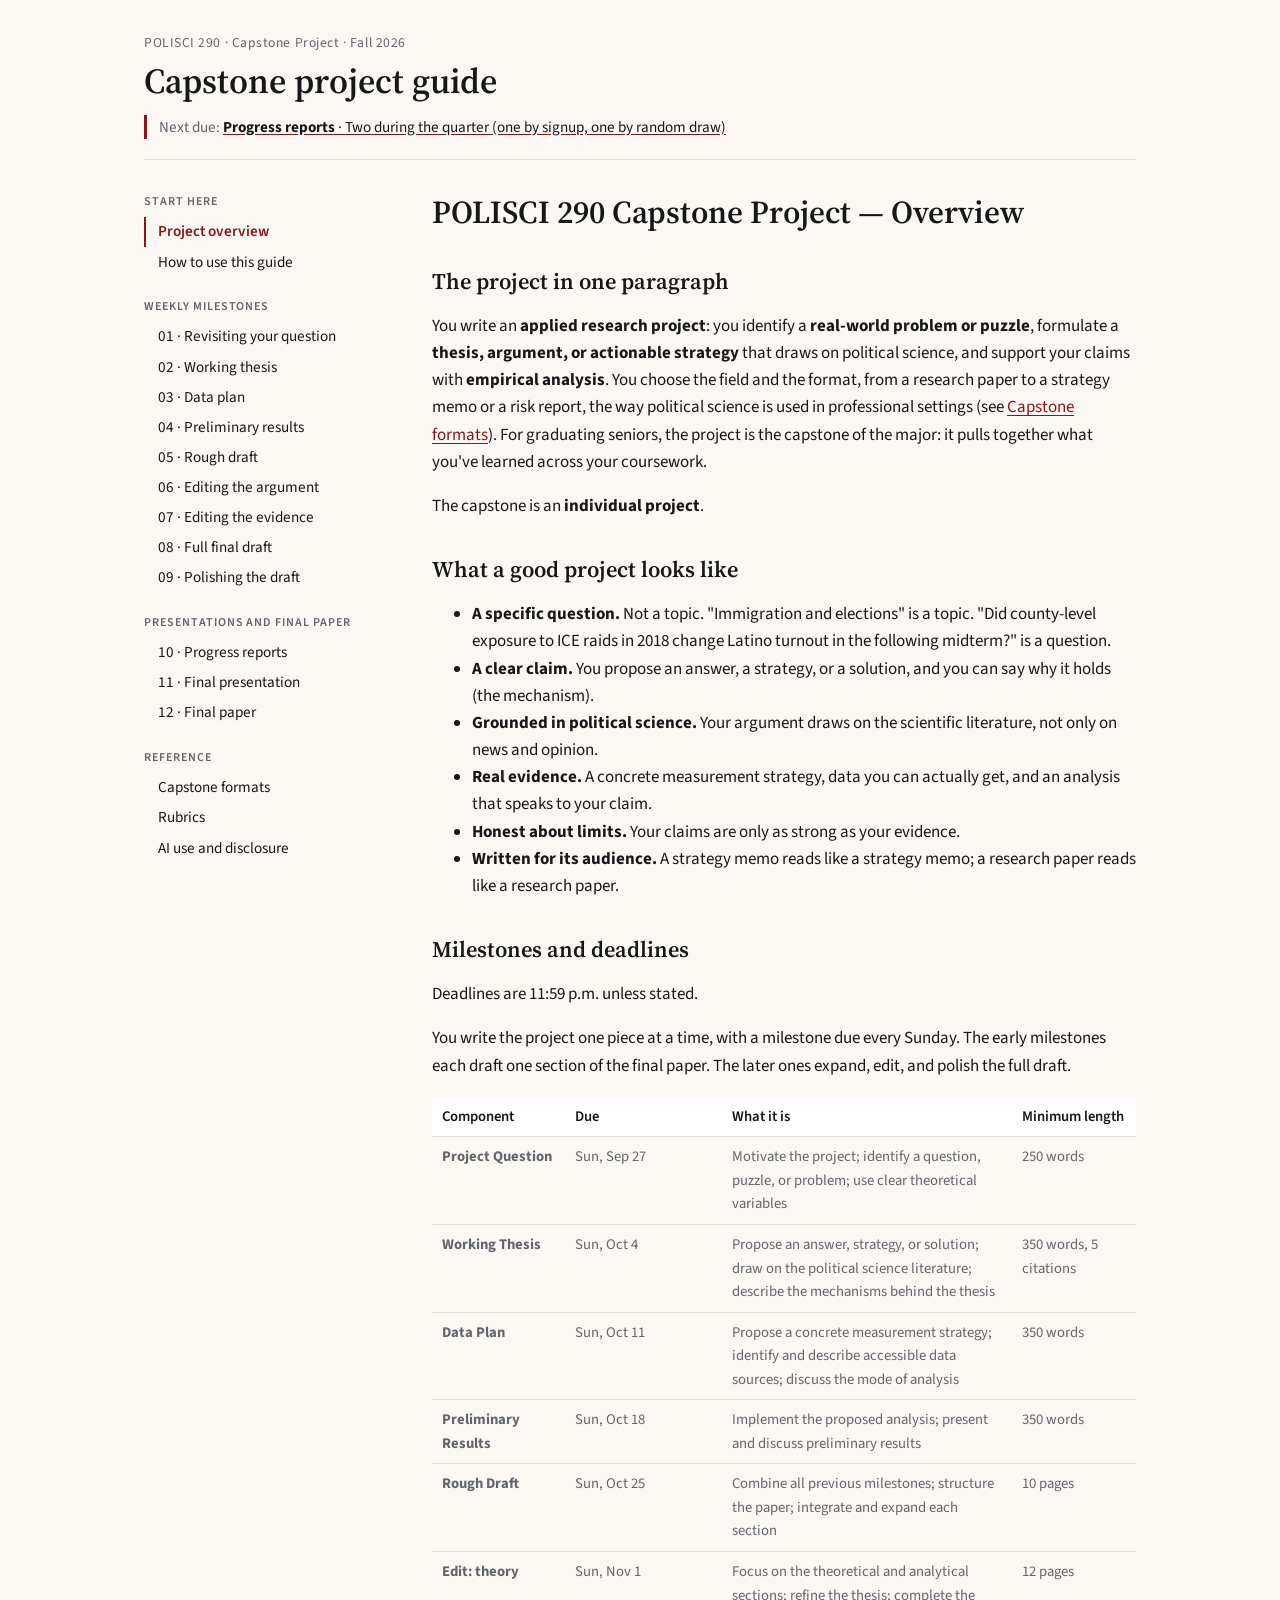
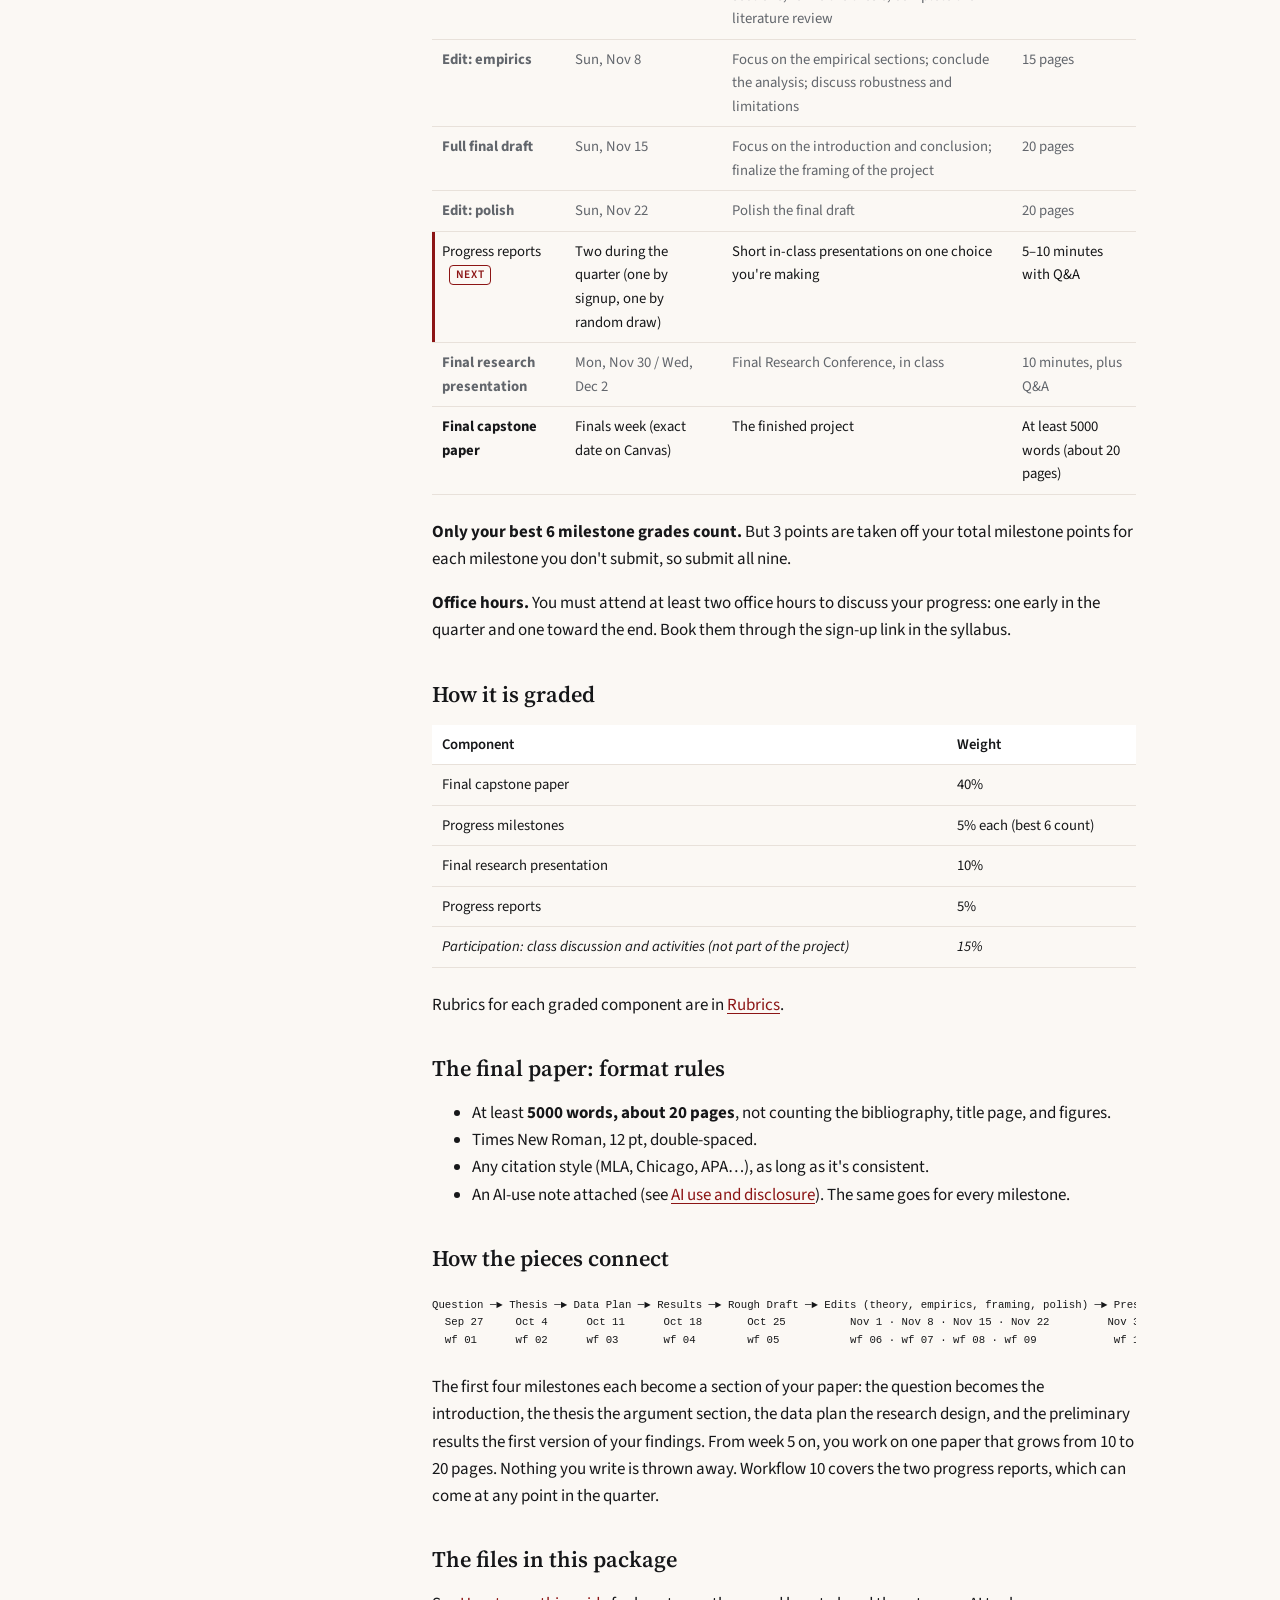
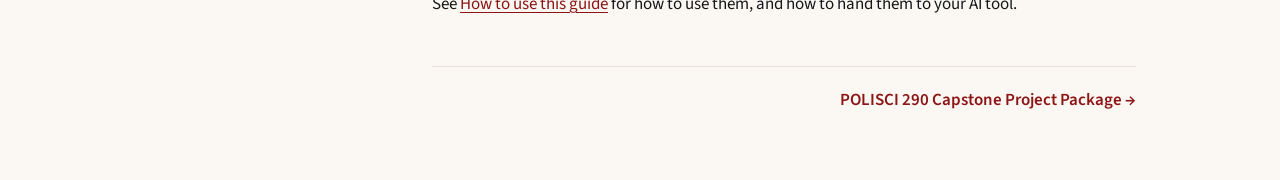
==== polisci290-capstone-guide.html @ fa290476 "POLISCI 290 capstone project guide, Fall 2026 Markdown package (overview, README, 12 workflows, form" ====
<!doctype html>
<html lang="en">
<head>
<meta charset="utf-8">
<meta name="viewport" content="width=device-width, initial-scale=1, viewport-fit=cover">
<title>POLISCI 290 Capstone Guide</title>
<link rel="stylesheet" href="https://fonts.googleapis.com/css2?family=Source+Sans+3:ital,wght@0,400;0,600;0,700;1,400;1,600&amp;family=Source+Serif+4:ital,wght@0,400;0,600;0,700;1,400&amp;display=swap">
<style>
/* tokens (spec §2) */
:root { --bg:#fbf8f4; --surface:#ffffff; --fg:#161719; --muted:#62666c; --line:#e8e1da; --accent:#8c1515; --accent-soft:#f3e6e6; color-scheme:light;
  --font-heading:"Source Serif 4", Georgia, serif;
  --font-body:"Source Sans 3", system-ui, -apple-system, "Segoe UI", sans-serif;
  --font-mono:ui-monospace, "SF Mono", Menlo, Consolas, monospace; }
@media (prefers-color-scheme: dark) { :root:not([data-theme="light"]) { --bg:#16181b; --surface:#1f2226; --fg:#e6e8eb; --muted:#9aa3ad; --line:#30353b; --accent:#e0858a; --accent-soft:#3a2324; color-scheme:dark; } }
:root[data-theme="dark"] { --bg:#16181b; --surface:#1f2226; --fg:#e6e8eb; --muted:#9aa3ad; --line:#30353b; --accent:#e0858a; --accent-soft:#3a2324; color-scheme:dark; }

/* base */
* { box-sizing:border-box; }
[hidden] { display:none !important; }
body { margin:0; background:var(--bg); color:var(--fg); font:17px/1.6 var(--font-body); padding-inline:16px; -webkit-text-size-adjust:100%; }
h1, h2, h3 { line-height:1.25; text-wrap:balance; }
h1, h2 { font-family:var(--font-heading); font-weight:600; }
h1 { font-size:2rem; margin:0 0 .35rem; }
h2 { font-size:1.4rem; margin:2.25rem 0 .75rem; }
h3 { font-family:var(--font-body); font-weight:600; font-size:1.08rem; margin:1.75rem 0 .5rem; }
a { color:var(--accent); text-underline-offset:.15em; }
:focus-visible { outline:2px solid var(--accent); outline-offset:2px; }
code, pre { font-family:var(--font-mono); font-size:.86em; }
blockquote { margin:1rem 0; padding-left:1rem; border-left:3px solid var(--line); color:var(--muted); }
hr { border:0; border-top:1px solid var(--line); margin:2.5rem 0 1rem; }
hr + p { color:var(--muted); font-size:.9rem; }
#live { position:absolute; width:1px; height:1px; overflow:hidden; clip:rect(0 0 0 0); white-space:nowrap; }

/* layout */
.layout { display:grid; grid-template-columns:15rem minmax(0, 44rem); column-gap:3rem; justify-content:center; padding-block:2rem 4rem; }
main { min-width:0; }
.toc { display:none; }

/* site (header), draft-notice, next-due */
.site { grid-column:1 / -1; border-bottom:1px solid var(--line); padding-bottom:1.25rem; margin-bottom:2rem; }
.site > p:first-child { margin:0; color:var(--muted); font-size:.85rem; letter-spacing:.04em; }
.site h1 { margin:.3rem 0 0; font-size:2.2rem; }
.draft-notice, .next-due { margin:.75rem 0 0; padding-left:.75rem; border-left:3px solid var(--accent); font-size:.95rem; }
.next-due a { color:var(--fg); text-decoration-color:var(--accent); }
.next-due span { color:var(--muted); }

/* nav-group (sidebar and toc) */
.layout > nav { position:sticky; top:calc(env(safe-area-inset-top, 0px) + 1rem); align-self:start; max-height:calc(100vh - 2rem); overflow-y:auto; }
nav ul { list-style:none; margin:0 0 1.25rem; padding:0; }
nav li a { display:block; padding:.3rem 0 .3rem .75rem; border-left:2px solid transparent; color:var(--fg); text-decoration:none; font-size:.95rem; line-height:1.35; }
nav li a:hover { color:var(--accent); }
nav li a[aria-current="page"] { color:var(--accent); border-left-color:var(--accent); font-weight:600; }
.nav-group { margin:0 0 .35rem; font-size:.75rem; font-weight:600; letter-spacing:.08em; text-transform:uppercase; color:var(--muted); }
nav .page-tools { border-top:1px solid var(--line); padding-top:1rem; }

/* page */
.page + .page { border-top:1px solid var(--line); margin-top:3rem; padding-top:2rem; }
.js .page { display:none; }
.js .page.current { display:block; border-top:0; margin-top:0; padding-top:0; }

/* page-tools, btn */
.page-tools { display:flex; flex-wrap:wrap; align-items:baseline; gap:.25rem .75rem; margin:.25rem 0 1.5rem; font-size:.9rem; color:var(--muted); }
.btn { font:inherit; color:var(--accent); background:none; border:0; padding:0; cursor:pointer; text-decoration:underline; text-underline-offset:.15em; }
.note:empty { display:none; }

/* step, tag */
.step { margin:.9rem 0; padding-left:.75rem; border-left:2px solid transparent; }
.step-decide { border-left-color:var(--accent); }
.tag { display:inline-block; margin-right:.45rem; padding:.2em .5em; border:1px solid var(--fg); border-radius:4px; font:600 .72rem/1.2 var(--font-body); letter-spacing:.06em; text-transform:uppercase; white-space:nowrap; vertical-align:.12em; }
.tag[data-tag="ai"] { background:var(--fg); color:var(--bg); }
.tag[data-tag="decide"], .tag[data-tag="next"] { border-color:var(--accent); color:var(--accent); }
.legend { margin:-.25rem 0 1rem; color:var(--muted); font-size:.85rem; }
.legend a { text-decoration:none; }
.legend .tag { margin-right:0; }
.legend .tag[data-tag="you"] { color:var(--fg); }

/* prompt, prompt-head, fill */
.prompt { margin:.75rem 0 1rem; background:var(--surface); border:1px solid var(--line); border-radius:6px; }
.prompt-head { display:flex; flex-wrap:wrap; align-items:center; justify-content:space-between; gap:.5rem; padding:.35rem .5rem .35rem .9rem; border-bottom:1px solid var(--line); font-size:.8rem; color:var(--muted); }
.prompt-head .note { flex:1 1 100%; order:3; color:var(--fg); }
.prompt-head .btn { color:var(--fg); text-decoration:none; background:var(--bg); border:1px solid var(--line); border-radius:6px; padding:.3rem .7rem; font-size:.85rem; }
.prompt pre { margin:0; padding:.85rem .9rem 1rem; white-space:pre-wrap; overflow-wrap:anywhere; font-size:.84rem; line-height:1.55; }
mark.fill { background:var(--accent-soft); color:inherit; border-radius:2px; padding:0 .1em; }

/* diagram */
.diagram { overflow-x:auto; margin:1rem 0; padding:.5rem 0; font-size:.78rem; line-height:1.4; }

/* task-list */
.task-list { list-style:none; padding-left:0; }
.task-list li { margin:.3rem 0; }
.task-list label { display:flex; align-items:flex-start; gap:.65rem; padding:.2rem 0; cursor:pointer; }
.task-list input { -webkit-appearance:none; appearance:none; flex:none; display:grid; place-content:center; width:18px; height:18px; margin:.22em 0 0; border:1.5px solid var(--fg); border-radius:3px; background:var(--bg); cursor:pointer; }
.task-list input::before { content:""; width:5px; height:10px; border:solid var(--accent); border-width:0 2.5px 2.5px 0; transform:translateY(-1px) rotate(45deg); opacity:0; }
.task-list input:checked::before { opacity:1; }
.task-list + .page-tools { margin-top:-.25rem; }

/* table-wrap, stack, is-next, is-past */
.table-wrap { overflow-x:auto; margin:1rem 0 1.5rem; }
table { border-collapse:collapse; width:100%; font-size:.92rem; font-variant-numeric:tabular-nums; }
th, td { padding:.5rem .65rem; text-align:left; vertical-align:top; border-bottom:1px solid var(--line); }
thead th { background:var(--surface); font-weight:600; }
tr.is-past td { color:var(--muted); }
tr.is-next td:first-child { box-shadow:inset 3px 0 0 var(--accent); }
tr .tag[data-tag="next"] { margin:0 0 0 .4rem; }

/* pager */
.pager { display:flex; justify-content:space-between; gap:1rem; margin-top:3rem; padding-top:1.25rem; border-top:1px solid var(--line); }
.pager a { font-weight:600; text-decoration:none; }
.pager #next { margin-left:auto; text-align:right; }

/* phone */
@media (max-width: 899px) {
  body { font-size:16px; }
  .layout { grid-template-columns:minmax(0, 1fr); padding-block:1.25rem 3rem; }
  .layout > nav { display:none; }
  .site { margin-bottom:0; }
  .site h1 { font-size:1.8rem; }
  .toc { display:block; border-bottom:1px solid var(--line); margin-bottom:1.75rem; }
  .toc summary { display:flex; align-items:center; gap:.5rem; min-height:44px; font-weight:600; cursor:pointer; list-style:none; }
  .toc summary::-webkit-details-marker { display:none; }
  .toc summary::before { content:""; width:.45rem; height:.45rem; border:solid var(--fg); border-width:0 2px 2px 0; transform:rotate(-45deg); }
  .toc[open] summary::before { transform:rotate(45deg); }
  .toc nav { padding-bottom:.5rem; }
  nav li a { padding-block:.65rem; }
  .btn { min-height:44px; }
  .page-tools { margin-block:0 1rem; }
}
@media (max-width: 639px) {
  .stack, .stack tbody, .stack tr, .stack td, .stack th { display:block; width:100%; }
  .stack thead { position:absolute; width:1px; height:1px; overflow:hidden; clip:rect(0 0 0 0); }
  .stack colgroup { display:none; }
  .stack tr { padding:.75rem 0; border-bottom:1px solid var(--line); }
  .stack td { border:0; padding:.1rem 0; }
  .stack td:first-child { font-weight:600; padding-bottom:.3rem; }
  .stack td:not(:first-child)::before { content:attr(data-label) ": "; color:var(--muted); font-weight:600; }
  .stack td[data-label=""]::before { content:none; }
  .stack tr.is-next { box-shadow:inset 3px 0 0 var(--accent); padding-left:.75rem; }
  .stack tr.is-next td:first-child { box-shadow:none; }
  .pager { flex-direction:column; gap:0; }
  .pager a { display:flex; align-items:center; min-height:44px; }
  .pager #next { margin-left:0; text-align:left; }
}

/* print */
@media print {
  :root, :root:not([data-theme="light"]), :root[data-theme="dark"] { --bg:#fbf8f4; --surface:#ffffff; --fg:#161719; --muted:#62666c; --line:#e8e1da; --accent:#8c1515; --accent-soft:#f3e6e6; color-scheme:light; }
  body { font-size:11pt; padding-inline:0; }
  .layout { display:block; padding:0; }
  .layout > nav, .toc, .next-due, .pager, .page-tools, .prompt-head .btn, .legend { display:none !important; }
  .js .page { display:block !important; }
  .page + .page { break-before:page; border-top:0; margin-top:0; padding-top:0; }
  .prompt, tr, .step { break-inside:avoid; }
  .table-wrap, .diagram { overflow:visible; }
}
</style>
<script>document.documentElement.classList.add("js");</script>
</head>
<body>
<div class="layout">
<header class="site">
<p>POLISCI 290 · Capstone Project · Fall 2026</p>
<h1>Capstone project guide</h1>

<p class="next-due" hidden></p>
</header>
<details class="toc"><summary>Contents</summary>
<nav aria-label="Contents">
<p class="nav-group">Start here</p><ul>
<li><a href="#overview">Project overview</a></li>
<li><a href="#how-to-use">How to use this guide</a></li>
</ul>
<p class="nav-group">Weekly milestones</p><ul>
<li><a href="#wf-01">01 · Revisiting your question</a></li>
<li><a href="#wf-02">02 · Working thesis</a></li>
<li><a href="#wf-03">03 · Data plan</a></li>
<li><a href="#wf-04">04 · Preliminary results</a></li>
<li><a href="#wf-05">05 · Rough draft</a></li>
<li><a href="#wf-06">06 · Editing the argument</a></li>
<li><a href="#wf-07">07 · Editing the evidence</a></li>
<li><a href="#wf-08">08 · Full final draft</a></li>
<li><a href="#wf-09">09 · Polishing the draft</a></li>
</ul>
<p class="nav-group">Presentations and final paper</p><ul>
<li><a href="#wf-10">10 · Progress reports</a></li>
<li><a href="#wf-11">11 · Final presentation</a></li>
<li><a href="#wf-12">12 · Final paper</a></li>
</ul>
<p class="nav-group">Reference</p><ul>
<li><a href="#formats">Capstone formats</a></li>
<li><a href="#rubrics">Rubrics</a></li>
<li><a href="#ai-use">AI use and disclosure</a></li>
</ul>
<p class="page-tools" hidden=""><button class="btn" data-download="zip" type="button">Download the whole package (.zip)</button><span aria-live="polite" class="note"></span></p>
</nav>
</details>
<nav aria-label="Guide pages">
<p class="nav-group">Start here</p><ul>
<li><a href="#overview">Project overview</a></li>
<li><a href="#how-to-use">How to use this guide</a></li>
</ul>
<p class="nav-group">Weekly milestones</p><ul>
<li><a href="#wf-01">01 · Revisiting your question</a></li>
<li><a href="#wf-02">02 · Working thesis</a></li>
<li><a href="#wf-03">03 · Data plan</a></li>
<li><a href="#wf-04">04 · Preliminary results</a></li>
<li><a href="#wf-05">05 · Rough draft</a></li>
<li><a href="#wf-06">06 · Editing the argument</a></li>
<li><a href="#wf-07">07 · Editing the evidence</a></li>
<li><a href="#wf-08">08 · Full final draft</a></li>
<li><a href="#wf-09">09 · Polishing the draft</a></li>
</ul>
<p class="nav-group">Presentations and final paper</p><ul>
<li><a href="#wf-10">10 · Progress reports</a></li>
<li><a href="#wf-11">11 · Final presentation</a></li>
<li><a href="#wf-12">12 · Final paper</a></li>
</ul>
<p class="nav-group">Reference</p><ul>
<li><a href="#formats">Capstone formats</a></li>
<li><a href="#rubrics">Rubrics</a></li>
<li><a href="#ai-use">AI use and disclosure</a></li>
</ul>
<p class="page-tools" hidden=""><button class="btn" data-download="zip" type="button">Download the whole package (.zip)</button><span aria-live="polite" class="note"></span></p>
</nav>
<main>
<section class="page" id="overview">
<h1 id="overview-polisci-290-capstone-project--overview">POLISCI 290
Capstone Project — Overview</h1><p class="page-tools" hidden=""><button class="btn" data-download="overview" type="button">Download this page for your AI (.md)</button><span aria-live="polite" class="note"></span></p>
<h2 id="overview-the-project-in-one-paragraph">The project in one
paragraph</h2>
<p>You write an <strong>applied research project</strong>: you identify
a <strong>real-world problem or puzzle</strong>, formulate a
<strong>thesis, argument, or actionable strategy</strong> that draws on
political science, and support your claims with <strong>empirical
analysis</strong>. You choose the field and the format, from a research
paper to a strategy memo or a risk report, the way political science is
used in professional settings (see
<a href="#formats">Capstone formats</a>). For graduating
seniors, the project is the capstone of the major: it pulls together
what you've learned across your coursework.</p>
<p>The capstone is an <strong>individual project</strong>.</p>
<h2 id="overview-what-a-good-project-looks-like">What a good project
looks like</h2>
<ul>
<li><strong>A specific question.</strong> Not a topic. "Immigration and
elections" is a topic. "Did county-level exposure to ICE raids in 2018
change Latino turnout in the following midterm?" is a question.</li>
<li><strong>A clear claim.</strong> You propose an answer, a strategy,
or a solution, and you can say why it holds (the mechanism).</li>
<li><strong>Grounded in political science.</strong> Your argument draws
on the scientific literature, not only on news and opinion.</li>
<li><strong>Real evidence.</strong> A concrete measurement strategy,
data you can actually get, and an analysis that speaks to your
claim.</li>
<li><strong>Honest about limits.</strong> Your claims are only as strong
as your evidence.</li>
<li><strong>Written for its audience.</strong> A strategy memo reads
like a strategy memo; a research paper reads like a research paper.</li>
</ul>
<h2 id="overview-milestones-and-deadlines">Milestones and deadlines</h2>
<p>Deadlines are 11:59 p.m. unless stated.</p>
<p>You write the project one piece at a time, with a milestone due every
Sunday. The early milestones each draft one section of the final paper.
The later ones expand, edit, and polish the full draft.</p>
<div class="table-wrap" id="milestones"><table class="stack">
<thead>
<tr>
<th>Component</th>
<th>Due</th>
<th>What it is</th>
<th>Minimum length</th>
</tr>
</thead>
<tbody>
<tr data-deadline="2026-09-27T23:59:00-07:00">
<td data-label="Component"><strong>Project Question</strong></td>
<td data-label="Due">Sun, Sep 27</td>
<td data-label="What it is">Motivate the project; identify a question, puzzle, or problem; use
clear theoretical variables</td>
<td data-label="Minimum length">250 words</td>
</tr>
<tr data-deadline="2026-10-04T23:59:00-07:00">
<td data-label="Component"><strong>Working Thesis</strong></td>
<td data-label="Due">Sun, Oct 4</td>
<td data-label="What it is">Propose an answer, strategy, or solution; draw on the political
science literature; describe the mechanisms behind the thesis</td>
<td data-label="Minimum length">350 words, 5 citations</td>
</tr>
<tr data-deadline="2026-10-11T23:59:00-07:00">
<td data-label="Component"><strong>Data Plan</strong></td>
<td data-label="Due">Sun, Oct 11</td>
<td data-label="What it is">Propose a concrete measurement strategy; identify and describe
accessible data sources; discuss the mode of analysis</td>
<td data-label="Minimum length">350 words</td>
</tr>
<tr data-deadline="2026-10-18T23:59:00-07:00">
<td data-label="Component"><strong>Preliminary Results</strong></td>
<td data-label="Due">Sun, Oct 18</td>
<td data-label="What it is">Implement the proposed analysis; present and discuss preliminary
results</td>
<td data-label="Minimum length">350 words</td>
</tr>
<tr data-deadline="2026-10-25T23:59:00-07:00">
<td data-label="Component"><strong>Rough Draft</strong></td>
<td data-label="Due">Sun, Oct 25</td>
<td data-label="What it is">Combine all previous milestones; structure the paper; integrate and
expand each section</td>
<td data-label="Minimum length">10 pages</td>
</tr>
<tr data-deadline="2026-11-01T23:59:00-08:00">
<td data-label="Component"><strong>Edit: theory</strong></td>
<td data-label="Due">Sun, Nov 1</td>
<td data-label="What it is">Focus on the theoretical and analytical sections; refine the thesis;
complete the literature review</td>
<td data-label="Minimum length">12 pages</td>
</tr>
<tr data-deadline="2026-11-08T23:59:00-08:00">
<td data-label="Component"><strong>Edit: empirics</strong></td>
<td data-label="Due">Sun, Nov 8</td>
<td data-label="What it is">Focus on the empirical sections; conclude the analysis; discuss
robustness and limitations</td>
<td data-label="Minimum length">15 pages</td>
</tr>
<tr data-deadline="2026-11-15T23:59:00-08:00">
<td data-label="Component"><strong>Full final draft</strong></td>
<td data-label="Due">Sun, Nov 15</td>
<td data-label="What it is">Focus on the introduction and conclusion; finalize the framing of
the project</td>
<td data-label="Minimum length">20 pages</td>
</tr>
<tr data-deadline="2026-11-22T23:59:00-08:00">
<td data-label="Component"><strong>Edit: polish</strong></td>
<td data-label="Due">Sun, Nov 22</td>
<td data-label="What it is">Polish the final draft</td>
<td data-label="Minimum length">20 pages</td>
</tr>
<tr>
<td data-label="Component">Progress reports</td>
<td data-label="Due">Two during the quarter (one by signup, one by random draw)</td>
<td data-label="What it is">Short in-class presentations on one choice you're making</td>
<td data-label="Minimum length">5–10 minutes with Q&amp;A</td>
</tr>
<tr data-deadline="2026-12-02T23:59:00-08:00">
<td data-label="Component"><strong>Final research presentation</strong></td>
<td data-label="Due">Mon, Nov 30 / Wed, Dec 2</td>
<td data-label="What it is">Final Research Conference, in class</td>
<td data-label="Minimum length">10 minutes, plus Q&amp;A</td>
</tr>
<tr>
<td data-label="Component"><strong>Final capstone paper</strong></td>
<td data-label="Due">Finals week (exact date on Canvas)</td>
<td data-label="What it is">The finished project</td>
<td data-label="Minimum length">At least 5000 words (about 20 pages)</td>
</tr>
</tbody>
</table></div>
<p><strong>Only your best 6 milestone grades count.</strong> But 3
points are taken off your total milestone points for each milestone you
don't submit, so submit all nine.</p>
<p><strong>Office hours.</strong> You must attend at least two office
hours to discuss your progress: one early in the quarter and one toward
the end. Book them through the sign-up link in the syllabus.</p>
<h2 id="overview-how-it-is-graded">How it is graded</h2>
<div class="table-wrap"><table>
<thead>
<tr>
<th>Component</th>
<th>Weight</th>
</tr>
</thead>
<tbody>
<tr>
<td>Final capstone paper</td>
<td>40%</td>
</tr>
<tr>
<td>Progress milestones</td>
<td>5% each (best 6 count)</td>
</tr>
<tr>
<td>Final research presentation</td>
<td>10%</td>
</tr>
<tr>
<td>Progress reports</td>
<td>5%</td>
</tr>
<tr>
<td><em>Participation: class discussion and activities (not part of the
project)</em></td>
<td><em>15%</em></td>
</tr>
</tbody>
</table></div>
<p>Rubrics for each graded component are in
<a href="#rubrics">Rubrics</a>.</p>
<h2 id="overview-the-final-paper-format-rules">The final paper: format
rules</h2>
<ul>
<li>At least <strong>5000 words, about 20 pages</strong>, not counting
the bibliography, title page, and figures.</li>
<li>Times New Roman, 12 pt, double-spaced.</li>
<li>Any citation style (MLA, Chicago, APA…), as long as it's
consistent.</li>
<li>An AI-use note attached (see
<a href="#ai-use">AI use and disclosure</a>). The same goes
for every milestone.</li>
</ul>
<h2 id="overview-how-the-pieces-connect">How the pieces connect</h2>
<pre aria-describedby="overview-diagram-0-text" class="diagram"><code>Question ─► Thesis ─► Data Plan ─► Results ─► Rough Draft ─► Edits (theory, empirics, framing, polish) ─► Presentation ─► Final paper
  Sep 27     Oct 4      Oct 11      Oct 18       Oct 25          Nov 1 · Nov 8 · Nov 15 · Nov 22         Nov 30/Dec 2    finals week
  wf 01      wf 02      wf 03       wf 04        wf 05           wf 06 · wf 07 · wf 08 · wf 09            wf 11           wf 12</code></pre>
<p id="overview-diagram-0-text">The first four milestones each become a section of your paper: the
question becomes the introduction, the thesis the argument section, the
data plan the research design, and the preliminary results the first
version of your findings. From week 5 on, you work on one paper that
grows from 10 to 20 pages. Nothing you write is thrown away. Workflow 10
covers the two progress reports, which can come at any point in the
quarter.</p>
<h2 id="overview-the-files-in-this-package">The files in this
package</h2>
<p>See <a href="#how-to-use">How to use this guide</a> for how to use them, and how to
hand them to your AI tool.</p>

</section>
<section class="page" id="how-to-use">
<h1 id="how-to-use-polisci-290-capstone-project-package">POLISCI 290
Capstone Project Package</h1><p class="page-tools" hidden=""><button class="btn" data-download="how-to-use" type="button">Download this page for your AI (.md)</button><span aria-live="polite" class="note"></span></p>
<p>This folder has everything you need to plan and write your capstone
project:</p>
<ul>
<li><strong>one overview</strong> of what the project is and how it is
graded;</li>
<li><strong>twelve short workflows</strong>: one for each weekly
milestone, one for the progress reports, one for the final presentation,
and one for the final paper;</li>
<li><strong>three supporting docs</strong>: capstone formats, rubrics,
and AI use and disclosure.</li>
</ul>
<p>Start with <a href="#overview">Project overview</a>.</p>
<h2 id="how-to-use-whats-inside">What's inside</h2>
<div class="table-wrap"><table class="stack">
<thead>
<tr>
<th>File</th>
<th>Use it when</th>
<th>Feeds into</th>
</tr>
</thead>
<tbody>
<tr>
<td data-label="File"><a href="#overview">Project overview</a></td>
<td data-label="Use it when">Start of the quarter</td>
<td data-label="Feeds into">Everything</td>
</tr>
<tr>
<td data-label="File"><a href="#wf-01">Workflow 01: Revisiting your question</a></td>
<td data-label="Use it when">Week 2: revisiting the question you submitted in week 1</td>
<td data-label="Feeds into">Working Thesis, introduction</td>
</tr>
<tr>
<td data-label="File"><a href="#wf-02">Workflow 02: Working thesis</a></td>
<td data-label="Use it when">Week 2</td>
<td data-label="Feeds into">Working Thesis (Oct 4)</td>
</tr>
<tr>
<td data-label="File"><a href="#wf-03">Workflow 03: Data plan</a></td>
<td data-label="Use it when">Week 3</td>
<td data-label="Feeds into">Data Plan (Oct 11)</td>
</tr>
<tr>
<td data-label="File"><a href="#wf-04">Workflow 04: Preliminary results</a></td>
<td data-label="Use it when">Week 4</td>
<td data-label="Feeds into">Preliminary Results (Oct 18)</td>
</tr>
<tr>
<td data-label="File"><a href="#wf-05">Workflow 05: Rough draft</a></td>
<td data-label="Use it when">Week 5</td>
<td data-label="Feeds into">Rough Draft (Oct 25)</td>
</tr>
<tr>
<td data-label="File"><a href="#wf-06">Workflow 06: Editing the argument</a></td>
<td data-label="Use it when">Week 6</td>
<td data-label="Feeds into">Edit: theory (Nov 1)</td>
</tr>
<tr>
<td data-label="File"><a href="#wf-07">Workflow 07: Editing the evidence</a></td>
<td data-label="Use it when">Week 7</td>
<td data-label="Feeds into">Edit: empirics (Nov 8)</td>
</tr>
<tr>
<td data-label="File"><a href="#wf-08">Workflow 08: Full final draft</a></td>
<td data-label="Use it when">Week 8</td>
<td data-label="Feeds into">Full final draft (Nov 15)</td>
</tr>
<tr>
<td data-label="File"><a href="#wf-09">Workflow 09: Polishing the draft</a></td>
<td data-label="Use it when">Week 9</td>
<td data-label="Feeds into">Edit: polish (Nov 22)</td>
</tr>
<tr>
<td data-label="File"><a href="#wf-10">Workflow 10: Progress reports</a></td>
<td data-label="Use it when">Before each of your two progress reports</td>
<td data-label="Feeds into">Progress reports</td>
</tr>
<tr>
<td data-label="File"><a href="#wf-11">Workflow 11: Final presentation</a></td>
<td data-label="Use it when">Before Nov 30 / Dec 2</td>
<td data-label="Feeds into">Final research presentation</td>
</tr>
<tr>
<td data-label="File"><a href="#wf-12">Workflow 12: Final paper</a></td>
<td data-label="Use it when">After the conference, through finals week</td>
<td data-label="Feeds into">Final capstone paper</td>
</tr>
<tr>
<td data-label="File"><a href="#formats">Capstone formats</a></td>
<td data-label="Use it when">Week 1–2, and again at the rough draft</td>
<td data-label="Feeds into">Every milestone from the rough draft on</td>
</tr>
<tr>
<td data-label="File"><a href="#rubrics">Rubrics</a></td>
<td data-label="Use it when">Before each graded component</td>
<td data-label="Feeds into">All graded components</td>
</tr>
<tr>
<td data-label="File"><a href="#ai-use">AI use and disclosure</a></td>
<td data-label="Use it when">Every submission</td>
<td data-label="Feeds into">AI-use note</td>
</tr>
</tbody>
</table></div>
<h2 id="how-to-use-how-each-workflow-is-built">How each workflow is
built</h2>
<p>Every workflow has the same parts:</p>
<ol type="1">
<li><strong>Goal</strong>: what this week is for.</li>
<li><strong>You produce</strong>: the concrete output to submit, or to
take to the next week.</li>
<li><strong>Steps</strong>, each tagged by who does it:
<ul>
<li><strong>You</strong>: work you do yourself.</li>
<li><strong>With AI (optional)</strong>: back-and-forth with your AI
tool, with a ready-made prompt at that step. Every AI step is optional:
you can always do it yourself instead.</li>
<li><strong>You decide</strong>: the choices that are yours to make,
often after an AI step.</li>
</ul></li>
<li><strong>Check before moving on</strong>: a short self-test.</li>
<li><strong>Common traps</strong>.</li>
</ol>
<p><strong>The workflows are a suggestion, not a requirement.</strong>
They show one good way through each week. If a different order, or a
different mix of your own work and AI, fits your project better, work
out your own. You can even hand this guide to your AI tool and ask it to
make a version that follows your own project plan, in the same format.
The milestones, deadlines, and lengths stay the same either way.</p>
<h2 id="how-to-use-using-these-files-with-your-ai-tool">Using these
files with your AI tool</h2><p class="page-tools" hidden=""><button class="btn" data-download="zip" type="button">Download the whole package (.zip)</button><span aria-live="polite" class="note"></span></p>
<p>These files are written so you can <strong>hand them to an AI
model</strong> (whichever frontier model you have through Stanford, or
the Stanford AI Playground).</p>
<ol type="1">
<li>Open a new chat for each week's milestone.</li>
<li>Paste in, or attach, that week's workflow file and your own work so
far: your previous milestones and any feedback you got.</li>
<li>At each <strong>With AI</strong> step, paste that step's
prompt.</li>
<li>Work through it with the AI. Make the decisions yourself.</li>
<li>Keep a copy of the chat. You'll need it for your AI-use note.</li>
</ol>
<p><strong>What the AI does in these prompts.</strong> It questions you,
suggests options for you to choose from, gives you feedback, and can
help with working material such as code and data cleaning. <strong>The
text you submit is yours.</strong> In this course, all assignments must
be written in your own words: submitting AI-written text as your own
violates the Stanford Honor Code. See
<a href="#ai-use">AI use and disclosure</a> for the exact
rules.</p>

</section>
<section class="page" id="wf-01">
<h1 id="wf-01-workflow-01--revisiting-your-project-question">Workflow 01
— Revisiting your project question</h1><p class="page-tools" hidden=""><button class="btn" data-download="wf-01" type="button">Download this page for your AI (.md)</button><span aria-live="polite" class="note"></span></p>
<p><strong>When:</strong> week 2, early in the week. You already
submitted the Project Question (Sun, Sep 27). <strong>Feeds:</strong>
the Working Thesis (Oct 4), and later your introduction.</p>
<h2 id="wf-01-goal">Goal</h2>
<p>You've written a question. Before you build a thesis on it, take one
more pass to make sure it's <strong>specific, answerable, and
motivated</strong>. A sharper question now saves you weeks later. This
week's work is optional, but most questions get better with a second
look.</p>
<h2 id="wf-01-you-produce">You produce</h2>
<ul>
<li><strong>Your question, revised or confirmed</strong>: 1–2 sentences,
ending in a question mark.</li>
<li><strong>Its type</strong>: <em>positive</em> (what is happening, and
why?), <em>normative</em> (what should happen?), or
<em>interpretive</em> (what does it mean to the people involved?). See
Session 1A.</li>
<li><strong>Your key variables</strong>: the cause and the outcome (or
the main concepts), each with a one-line definition.</li>
<li><strong>One line on what changed</strong>, and why. If nothing
changed, say why the question holds.</li>
</ul>
<h2 id="wf-01-steps">Steps</h2><p class="legend"><a href="#how-to-use-how-each-workflow-is-built"><span class="tag" data-tag="you">You</span></a> · <a href="#how-to-use-how-each-workflow-is-built"><span class="tag" data-tag="ai">With AI</span></a> · <a href="#how-to-use-how-each-workflow-is-built"><span class="tag" data-tag="decide">You decide</span></a></p>
<ol type="1">
<li class="step step-you"><p><span class="tag" data-tag="you">You</span> Reread your submitted Project Question, and
any feedback you got in class or from the instructor. Write down, in one
sentence, what you actually want to know.</p></li>
<li class="step step-you"><p><span class="tag" data-tag="you">You</span> Check it against Session 1B. Name your key
variables. For each, write what it means in your project (the
<em>systematized concept</em>) and one way you could observe
it.</p></li>
<li class="step step-ai"><p><span class="tag" data-tag="ai">With AI (optional)</span> Stress-test the question.
Paste in your Project Question milestone and your notes from steps
1–2:</p>
<div class="prompt"><div class="prompt-head"><span>Prompt</span></div><pre><code>You are a research-design mentor for a political science capstone seminar.
Here is the project question I submitted and my notes on its key variables. Do not rewrite it for me.
1. Tell me whether my question is a topic in disguise, and why.
2. Ask me who, where, when, and what outcome, one at a time, until the question is specific.
3. Tell me whether the question is positive, normative, or interpretive, and whether it assumes its own answer.
4. Check that my key variables are distinct concepts I could observe, and flag any that are too vague.
5. Ask me "so what?" twice: who should care about the answer, and what would they do with it?
6. Suggest 2 sharper versions that go in different directions, and say what evidence each would need.</code></pre></div></li>
<li class="step step-decide"><p><span class="tag" data-tag="decide">You decide</span> Keep your question, revise it, or
combine it with one of the versions. The question has to be one you
understand and care about. Check two things: could an answer you
<em>dislike</em> come out of it, and is it small enough for ten
weeks?</p></li>
<li class="step step-you"><p><span class="tag" data-tag="you">You</span> Write down the final question, its type,
your key variables, and one line on what changed. Carry them into
Workflow 02.</p></li>
</ol>
<p>If the AI suggested a framing you adopted, note it in your AI-use
note for the Working Thesis.</p>
<h2 id="wf-01-check-before-moving-on">Check before moving on</h2>
<ul class="task-list">
<li><label><input data-check="3f54817ab6" id="wf-01-check-3f54817ab6" type="checkbox"/><span>A stranger could read your question
and know exactly what you're investigating.</span></label></li>
<li><label><input data-check="e12213b8b4" id="wf-01-check-e12213b8b4" type="checkbox"/><span>You can name the question type, and
your key variables.</span></label></li>
<li><label><input data-check="b93f5ea2a4" id="wf-01-check-b93f5ea2a4" type="checkbox"/><span>Each key variable has a definition
and at least one way to observe it.</span></label></li>
<li><label><input data-check="8af17f755e" id="wf-01-check-8af17f755e" type="checkbox"/><span>You can say who would care about the
answer, and why.</span></label></li>
<li><label><input data-check="695ed6805c" id="wf-01-check-695ed6805c" type="checkbox"/><span>The final wording is
yours.</span></label></li>
</ul>
<h2 id="wf-01-common-traps">Common traps</h2>
<ul>
<li><strong>Topic, not question.</strong> If it has no question mark, it
isn't a question.</li>
<li><strong>Smuggling in the answer.</strong> "Why does social media
destroy democracy?" assumes that it does.</li>
<li><strong>Changing the question every week.</strong> Revise it now if
you need to. After the Data Plan, change it only if the evidence forces
you to.</li>
<li><strong>Taking the AI's version as is.</strong> Its suggestions are
options, not your question.</li>
</ul>
<hr/>
<p><em>Milestone requirements from the POLISCI 290 syllabus (Capstone
Project Milestones; Sessions 1.A and 1.B).</em></p>

</section>
<section class="page" id="wf-02">
<h1 id="wf-02-workflow-02--the-working-thesis">Workflow 02 — The working
thesis</h1><p class="page-tools" hidden=""><button class="btn" data-download="wf-02" type="button">Download this page for your AI (.md)</button><span aria-live="polite" class="note"></span></p>
<p><strong>When:</strong> week 2, before Sun, Oct 4.
<strong>Class:</strong> Session 2, drawing insights from the scientific
literature. <strong>Feeds:</strong> the <strong>Working Thesis</strong>
milestone, at least 350 words and 5 citations, and later the argument
section of your paper.</p>
<h2 id="wf-02-goal">Goal</h2>
<p>Move from a question to an <strong>answer</strong>: a thesis you can
defend, the <strong>mechanism</strong> that makes it work, and the
<strong>literature</strong> it builds on. It's a <em>working</em>
thesis: it can change as your evidence comes in.</p>
<p>The syllabus asks for three things: propose an answer, strategy, or
solution; draw insights from political science literature; describe the
mechanisms behind the thesis.</p>
<h2 id="wf-02-you-produce">You produce</h2>
<p>A Working Thesis milestone (at least 350 words, at least 5 citations)
with:</p>
<ol type="1">
<li><strong>Thesis</strong>: 1–3 sentences. A claim, not a topic:
<em>what</em> you argue.</li>
<li><strong>Mechanism</strong>: the step-by-step process that connects
your cause to your outcome, or your premises to your recommendation:
<em>how</em> it works. Who are the actors, what do they want, and which
institutions constrain them?</li>
<li><strong>Literature</strong>: at least 5 sources, each doing a job
for your argument:
<ul>
<li><strong>allies</strong>, which support a step of your mechanism or
show how others measured your variables;</li>
<li>at least one <strong>foil</strong>, a competing argument you take
on;</li>
<li>ideally one <strong>template</strong>, a study that does something
like what you want to do.</li>
</ul></li>
<li><strong>Scope</strong>: where and when your thesis applies.</li>
</ol>
<h2 id="wf-02-steps">Steps</h2><p class="legend"><a href="#how-to-use-how-each-workflow-is-built"><span class="tag" data-tag="you">You</span></a> · <a href="#how-to-use-how-each-workflow-is-built"><span class="tag" data-tag="ai">With AI</span></a> · <a href="#how-to-use-how-each-workflow-is-built"><span class="tag" data-tag="decide">You decide</span></a></p>
<ol type="1">
<li class="step step-you"><p><span class="tag" data-tag="you">You</span> Write a first version of your thesis, in
one sentence. State the direction: does X increase or decrease Y? If
your project recommends something, state the recommendation and its main
reason.</p></li>
<li class="step step-you"><p><span class="tag" data-tag="you">You</span> Build the argument yourself first. Pick an
approach from Session 2:</p>
<ul>
<li><em>inductive</em>: start from a concrete case of your topic, and
ask what explains it;</li>
<li><em>deductive</em>: start from a general model (actors, incentives,
institutions) and ask what it predicts in your case.</li>
</ul>
<p>Write the chain: X happens, which leads A to do B, which produces Y.
Aim for 3–5 links.</p></li>
<li class="step step-ai"><p><span class="tag" data-tag="ai">With AI (optional)</span> Brainstorm, then challenge,
the argument, as in the Session 2 workshop. Paste in your question, your
thesis, and your chain:</p>
<div class="prompt"><div class="prompt-head"><span>Prompt</span></div><pre><code>You are a political science mentor helping me develop a working thesis for my capstone.
Here is my question, my one-sentence thesis, and the step-by-step mechanism I have in mind.
Do not write the thesis for me.
1. Tell me whether my thesis is a claim or a topic, and whether a reasonable person could disagree with it.
2. Walk through my mechanism one link at a time. Point out any missing step between cause and effect,
   and tell me which link is weakest.
3. Brainstorm 3 other mechanisms that could connect the same cause and outcome, with the actors involved.
4. Suggest the strongest competing argument (a foil), stated the way its supporters would put it.
5. Ask me where and when my argument should apply, and when it might break down.</code></pre></div></li>
<li class="step step-decide"><p><span class="tag" data-tag="decide">You decide</span> Settle your thesis and mechanism.
Keep what you can defend. Choose the foil you'll take on.</p></li>
<li class="step step-you"><p><span class="tag" data-tag="you">You</span> Find your literature. Start with Google
Scholar: search by concept (for example, "descriptive representation"
AND "turnout"), not by topic. When you find a strong paper, use its
bibliography and its "Cited by" list. AI search tools (such as Elicit,
or a "deep research" report) can help you find leads.</p></li>
<li class="step step-ai"><p><span class="tag" data-tag="ai">With AI (optional)</span> Map the sources onto your
argument. Paste in your thesis, mechanism, and the list of sources with
one line on each:</p>
<div class="prompt"><div class="prompt-head"><span>Prompt</span></div><pre><code>Here is my thesis, my mechanism, and the sources I found, with one line on what each says.
1. For each source, tell me what job it could do: support a step of my mechanism, show how to measure a
   variable, serve as a foil, or model the analysis I want to do.
2. Tell me which steps of my mechanism have no support yet.
3. Tell me whether I have a real foil, or only sources that agree with me.
Do not add new sources to my list. If you mention any study, remind me that I have to verify it exists.</code></pre></div></li>
<li class="step step-you"><p><span class="tag" data-tag="you">You</span> Verify every source: it exists, you've read
at least the abstract and the relevant section, and it says what you'll
use it for. <strong>AI tools invent citations.</strong></p></li>
<li class="step step-you"><p><span class="tag" data-tag="you">You</span> Write the milestone in your own words.
Argue, don't list: "Smith (2020) found X" is a summary; "Because
incumbents respond to local media (Smith 2020), a newspaper closure
should…" is an argument.</p></li>
</ol>
<h2 id="wf-02-check-before-moving-on">Check before moving on</h2>
<ul class="task-list">
<li><label><input data-check="936b428b4c" id="wf-02-check-936b428b4c" type="checkbox"/><span>Your thesis is a claim a reasonable
person could disagree with.</span></label></li>
<li><label><input data-check="103fde1f9b" id="wf-02-check-103fde1f9b" type="checkbox"/><span>Your mechanism has no black boxes:
every link is a concrete claim about actors or
institutions.</span></label></li>
<li><label><input data-check="d4297aa890" id="wf-02-check-d4297aa890" type="checkbox"/><span>You know which link is
weakest.</span></label></li>
<li><label><input data-check="a9cc2e2ed7" id="wf-02-check-a9cc2e2ed7" type="checkbox"/><span>At least 5 citations, each doing a
job, including at least one foil.</span></label></li>
<li><label><input data-check="9ce3532713" id="wf-02-check-9ce3532713" type="checkbox"/><span>Every source is
verified.</span></label></li>
<li><label><input data-check="7e528c270e" id="wf-02-check-7e528c270e" type="checkbox"/><span>At least 350 words, in your own
words, with an AI-use note attached.</span></label></li>
</ul>
<h2 id="wf-02-common-traps">Common traps</h2>
<ul>
<li><strong>A topic sentence instead of a thesis.</strong> "This paper
examines X and Y" works just as well for a paper that reaches the
opposite conclusion.</li>
<li><strong>A book-report literature review.</strong> Every source
should do a job for <em>your</em> argument.</li>
<li><strong>All allies, no foil.</strong> If nobody disagrees with you,
either the thesis is too safe or you haven't found the critics.</li>
<li><strong>Unverified citations.</strong> A citation you can't find is
a citation you can't use.</li>
<li><strong>Freezing the thesis.</strong> It's a working thesis. If the
data plan or the results push back, you'll revise it in week 6.</li>
</ul>
<hr/>
<p><em>Milestone requirements from the POLISCI 290 syllabus (Capstone
Project Milestones; Session 2).</em></p>

</section>
<section class="page" id="wf-03">
<h1 id="wf-03-workflow-03--the-data-plan">Workflow 03 — The data
plan</h1><p class="page-tools" hidden=""><button class="btn" data-download="wf-03" type="button">Download this page for your AI (.md)</button><span aria-live="polite" class="note"></span></p>
<p><strong>When:</strong> week 3, before Sun, Oct 11.
<strong>Class:</strong> Session 3, developing a data plan.
<strong>Feeds:</strong> the <strong>Data Plan</strong> milestone, at
least 350 words, and later the research design section of your
paper.</p>
<h2 id="wf-03-goal">Goal</h2>
<p>Decide <strong>what evidence would show whether your thesis
holds</strong>, where it comes from, and what you'll do with it. The
syllabus asks for three things: a concrete measurement strategy;
accessible data sources, identified and described; and the mode of
analysis.</p>
<h2 id="wf-03-you-produce">You produce</h2>
<p>A Data Plan milestone (at least 350 words) with:</p>
<ol type="1">
<li><strong>Expectations</strong>: 2–4 things you should see in the
evidence if your thesis is right. At least one should be something your
foil would <em>not</em> predict.</li>
<li><strong>Unit and cases</strong>: what one observation is (a person,
a county-year, a bill, a speech, a country), which ones you'll cover,
and why those.</li>
<li><strong>Measurement</strong>: for each key variable, the indicator
you'll use, what it captures, and what it misses.</li>
<li><strong>Sources</strong>: where each indicator comes from, how
you'll get it, and a backup.</li>
<li><strong>Mode of analysis</strong>: quantitative, qualitative, or
mixed, and the comparison that gives you leverage (across units, over
time, before and after, within a case).</li>
</ol>
<h2 id="wf-03-steps">Steps</h2><p class="legend"><a href="#how-to-use-how-each-workflow-is-built"><span class="tag" data-tag="you">You</span></a> · <a href="#how-to-use-how-each-workflow-is-built"><span class="tag" data-tag="ai">With AI</span></a> · <a href="#how-to-use-how-each-workflow-is-built"><span class="tag" data-tag="decide">You decide</span></a></p>
<ol type="1">
<li class="step step-you"><p><span class="tag" data-tag="you">You</span> Write your expectations. Start from your
mechanism: if each link holds, what would you observe? Write 2–4
expectations, and mark the one that matters most.</p></li>
<li class="step step-you"><p><span class="tag" data-tag="you">You</span> Answer: <em>what is one row in my
data?</em> (Or one case, one document.) Then: <em>why these cases, and
not others?</em> If the honest answer is convenience, say so. Your
case-selection readings (Seawright and Gerring; Koivu and Hinze) give
you the options.</p></li>
<li class="step step-you"><p><span class="tag" data-tag="you">You</span> For each key variable, brainstorm 2–3 ways
to measure it, as in the Session 3 "walk and talk". What would you
literally see or count if the concept were present?</p></li>
<li class="step step-ai"><p><span class="tag" data-tag="ai">With AI (optional)</span> Find data and check your
measures. Paste in your thesis, expectations, unit, and candidate
measures:</p>
<div class="prompt"><div class="prompt-head"><span>Prompt</span></div><pre><code>You are a research-design mentor for a political science capstone. Here is my thesis, my expectations,
my unit of analysis, and my candidate measures for each key variable.
1. Check that my unit of analysis matches the level where my mechanism operates.
2. For each measure, tell me what it captures and what it misses, and whether the cause and outcome
   are measured independently of each other.
3. Suggest existing data sources that could contain each measure (public datasets, government records,
   archives, surveys already fielded, media or legislative text). For each, tell me what to check:
   coverage, time period, unit, and how to access it. Tell me that I must verify each one myself.
4. Ask whether my cases are systematically unusual, and what that would do to my conclusions.
5. Suggest the comparison that would give me the most leverage over my expectations.</code></pre></div></li>
<li class="step step-you"><p><span class="tag" data-tag="you">You</span> Check your sources yourself. Open each one,
find the variables, and confirm the coverage and the unit. Mark each
<em>have it</em>, <em>can get it this week</em>, or <em>unsure</em>.
Download a sample if you can: ten minutes with the real data will tell
you more than an hour of planning.</p></li>
<li class="step step-decide"><p><span class="tag" data-tag="decide">You decide</span> Choose your main source and a
backup, your measures, your cases, and your comparison. Prefer existing
data. If your project can only work with new data from people (a survey,
interviews, an experiment), talk to the instructor before you
commit.¹</p></li>
<li class="step step-you"><p><span class="tag" data-tag="you">You</span> Write the milestone in your own
words.</p></li>
</ol>
<h2 id="wf-03-check-before-moving-on">Check before moving on</h2>
<ul class="task-list">
<li><label><input data-check="de8dd35204" id="wf-03-check-de8dd35204" type="checkbox"/><span>Your expectations follow from your
mechanism, and one of them distinguishes you from your
foil.</span></label></li>
<li><label><input data-check="da8f7e0aff" id="wf-03-check-da8f7e0aff" type="checkbox"/><span>You can say what one observation is,
and why you chose your cases.</span></label></li>
<li><label><input data-check="98408e0e63" id="wf-03-check-98408e0e63" type="checkbox"/><span>Each key variable has an indicator,
and you can say what it misses.</span></label></li>
<li><label><input data-check="63f065ffa2" id="wf-03-check-63f065ffa2" type="checkbox"/><span>Every source is <em>have it</em> or
<em>can get it this week</em>, and you have a backup.</span></label></li>
<li><label><input data-check="2f66c9fef9" id="wf-03-check-2f66c9fef9" type="checkbox"/><span>You can name your mode of analysis
and your comparison.</span></label></li>
<li><label><input data-check="7e528c270e" id="wf-03-check-7e528c270e" type="checkbox"/><span>At least 350 words, in your own
words, with an AI-use note attached.</span></label></li>
</ul>
<h2 id="wf-03-common-traps">Common traps</h2>
<ul>
<li><strong>A unit mismatch.</strong> The mechanism is about voters, but
the data is at the state level.</li>
<li><strong>The indicator is the concept.</strong> GDP is not
"development"; a Polity score is not "democracy". Say what yours
misses.</li>
<li><strong>No comparison.</strong> A single case with nothing to
compare it to gives you no leverage.</li>
<li><strong>A dataset you haven't opened.</strong> Data access is the
most common reason capstones stall.</li>
<li><strong>Leaping to a survey.</strong> Collecting new data takes
approvals, sampling, and weeks you don't have.</li>
</ul>
<p>¹ Research that collects data from people may need review by
Stanford's Institutional Review Board (IRB).</p>
<hr/>
<p><em>Milestone requirements from the POLISCI 290 syllabus (Capstone
Project Milestones; Session 3).</em></p>

</section>
<section class="page" id="wf-04">
<h1 id="wf-04-workflow-04--preliminary-results">Workflow 04 —
Preliminary results</h1><p class="page-tools" hidden=""><button class="btn" data-download="wf-04" type="button">Download this page for your AI (.md)</button><span aria-live="polite" class="note"></span></p>
<p><strong>When:</strong> week 4, before Sun, Oct 18.
<strong>Class:</strong> Session 4, implementing empirical analysis.
<strong>Feeds:</strong> the <strong>Preliminary Results</strong>
milestone, at least 350 words, and later the findings section of your
paper.</p>
<h2 id="wf-04-goal">Goal</h2>
<p>Run the first round of your analysis, and say <strong>honestly what
it shows</strong>, and what kind of evidence it is. The syllabus asks
for two things: implement the proposed data analysis; present and
discuss preliminary results.</p>
<h2 id="wf-04-you-produce">You produce</h2>
<p>A Preliminary Results milestone (at least 350 words) with:</p>
<ol type="1">
<li><strong>What you ran</strong>: the analysis from your data plan, in
2–3 sentences, and any change you made to the plan, with the
reason.</li>
<li><strong>What you found</strong>: your first key result, with a table
or figure if it helps.</li>
<li><strong>What kind of evidence it is</strong>: <em>suggestive</em>,
<em>descriptive</em>, <em>predictive</em>, or <em>causal</em> (Session
4), and what that lets you claim.</li>
<li><strong>What it means for your expectations</strong>: supported,
contradicted, or unclear.</li>
<li><strong>What's next</strong>: the analysis or check you'll add in
week 7.</li>
</ol>
<h2 id="wf-04-steps">Steps</h2><p class="legend"><a href="#how-to-use-how-each-workflow-is-built"><span class="tag" data-tag="you">You</span></a> · <a href="#how-to-use-how-each-workflow-is-built"><span class="tag" data-tag="ai">With AI</span></a> · <a href="#how-to-use-how-each-workflow-is-built"><span class="tag" data-tag="decide">You decide</span></a></p>
<ol type="1">
<li class="step step-you"><p><span class="tag" data-tag="you">You</span> Look at your data before you test anything.
Count your observations, check for missing values, and look at the
distribution of your key variables. Write down anything
surprising.</p></li>
<li class="step step-ai"><p><span class="tag" data-tag="ai">With AI (optional)</span> Get the smallest thing
working first: one table, one chart, one case coded. AI can help you
write and debug code, clean data, and set up the analysis you planned.
<strong>You</strong> check what it produces: look at a few cases you
know, and make sure the numbers make sense. <strong>Save your AI
chats</strong>: you'll need them for your AI-use note.</p></li>
<li class="step step-ai"><p><span class="tag" data-tag="ai">With AI (optional)</span> Run the main analysis from
your data plan. Run what you planned, before you try
variations.</p></li>
<li class="step step-you"><p><span class="tag" data-tag="you">You</span> Before you look at anything else, write 2–3
sentences on what the result says about your main expectation. Your
first reading, before you start building a story, is often the most
honest one.</p></li>
<li class="step step-ai"><p><span class="tag" data-tag="ai">With AI (optional)</span> Interpret the result, as in
the Session 4 "pass, pair, and critique" workshop. Paste in your
expectations, your result, and your first reading:</p>
<div class="prompt"><div class="prompt-head"><span>Prompt</span></div><pre><code>You are a skeptical reader of an undergraduate political science capstone. Here are my expectations,
my first key result (with the table or figure), and my own interpretation.
1. Tell me what kind of evidence this is: suggestive, descriptive, predictive, or causal,
   and what claim it can support. Point out any causal language my design can't back up.
2. Tell me whether the result actually speaks to my expectation, or to something else.
3. Name the 2 most likely alternative explanations for this result.
4. If the result is null or goes the "wrong" way, help me tell whether it is a real finding
   or a problem with the data or the code. Do not suggest changes designed to make the result significant.
5. Suggest the single most useful next analysis or check.</code></pre></div></li>
<li class="step step-decide"><p><span class="tag" data-tag="decide">You decide</span> Settle what you'll claim from this
result, and what you'll add next. A result that goes against your thesis
is a finding: report it.</p></li>
<li class="step step-you"><p><span class="tag" data-tag="you">You</span> Write the milestone in your own words.
Report what the evidence shows before you say what it means.</p></li>
</ol>
<h2 id="wf-04-check-before-moving-on">Check before moving on</h2>
<ul class="task-list">
<li><label><input data-check="76b384416f" id="wf-04-check-76b384416f" type="checkbox"/><span>The milestone reports an analysis
you actually ran, not one you plan to run.</span></label></li>
<li><label><input data-check="f747e5bac2" id="wf-04-check-f747e5bac2" type="checkbox"/><span>You've checked the AI-assisted code
or output on cases you know.</span></label></li>
<li><label><input data-check="9e81e22990" id="wf-04-check-9e81e22990" type="checkbox"/><span>You can name the kind of evidence,
and your language matches it.</span></label></li>
<li><label><input data-check="9ac9de7368" id="wf-04-check-9ac9de7368" type="checkbox"/><span>Your result is connected to a
specific expectation.</span></label></li>
<li><label><input data-check="168fcbe3de" id="wf-04-check-168fcbe3de" type="checkbox"/><span>Your output (tables, figures, code)
is saved and labelled.</span></label></li>
<li><label><input data-check="7e528c270e" id="wf-04-check-7e528c270e" type="checkbox"/><span>At least 350 words, in your own
words, with an AI-use note attached.</span></label></li>
</ul>
<h2 id="wf-04-common-traps">Common traps</h2>
<ul>
<li><strong>Presenting plans as results.</strong> The syllabus asks you
to <em>implement</em> the analysis.</li>
<li><strong>Tweaking until it's significant.</strong> Adding controls or
dropping cases until the result looks good isn't analysis. Report what
you planned, and label anything else as exploratory.</li>
<li><strong>"Causes" from a correlation.</strong> Match the verb to the
evidence: "is associated with" is often the honest one.</li>
<li><strong>Trusting code that runs.</strong> Code that runs isn't the
same as code that's right.</li>
<li><strong>Losing your output.</strong> A result that lives only in a
chat window or a console is a result you'll have to redo.</li>
</ul>
<hr/>
<p><em>Milestone requirements from the POLISCI 290 syllabus (Capstone
Project Milestones; Session 4).</em></p>

</section>
<section class="page" id="wf-05">
<h1 id="wf-05-workflow-05--the-rough-draft">Workflow 05 — The rough
draft</h1><p class="page-tools" hidden=""><button class="btn" data-download="wf-05" type="button">Download this page for your AI (.md)</button><span aria-live="polite" class="note"></span></p>
<p><strong>When:</strong> week 5, before Sun, Oct 25.
<strong>Class:</strong> Session 5, framing and selling a project.
<strong>Feeds:</strong> the <strong>Rough Draft</strong> milestone, at
least 10 pages. From here on, you work on one paper.</p>
<h2 id="wf-05-goal">Goal</h2>
<p>Turn four milestones into <strong>one paper</strong>: pick your
format and audience, build the structure, and give every piece of your
work a home. The syllabus asks for three things: combine all previous
milestones; structure the final project paper; integrate and expand each
section.</p>
<h2 id="wf-05-you-produce">You produce</h2>
<p>A rough draft of at least 10 pages with:</p>
<ol type="1">
<li><strong>A structure</strong> that fits your format (see
<a href="#formats">Capstone formats</a>), with a heading for
every section.</li>
<li><strong>Every earlier milestone in its place</strong>, expanded: the
question in the introduction, the thesis and mechanism in the argument
section, the data plan in the design section, the preliminary results in
the findings.</li>
<li><strong>A working introduction</strong> that states the problem,
your answer, and why it matters to your audience.</li>
<li><strong>Placeholders</strong> for what's still missing, marked
clearly (for example, <em>[robustness check, week 7]</em>).</li>
</ol>
<h2 id="wf-05-steps">Steps</h2><p class="legend"><a href="#how-to-use-how-each-workflow-is-built"><span class="tag" data-tag="you">You</span></a> · <a href="#how-to-use-how-each-workflow-is-built"><span class="tag" data-tag="ai">With AI</span></a> · <a href="#how-to-use-how-each-workflow-is-built"><span class="tag" data-tag="decide">You decide</span></a></p>
<ol type="1">
<li class="step step-you"><p><span class="tag" data-tag="you">You</span> Choose your format and your audience, if
you haven't yet. Who is the reader: a scholar, a campaign manager, a
legislator's staff, a firm's board, an editor? What do they need to
decide or understand? Read
<a href="#formats">Capstone formats</a>.</p></li>
<li class="step step-you"><p><span class="tag" data-tag="you">You</span> Write your value proposition in two
sentences, as in Session 5: what does your project give this audience
that they don't already have?</p></li>
<li class="step step-ai"><p><span class="tag" data-tag="ai">With AI (optional)</span> Explore structures. Paste in
your four milestones, your format, and your audience:</p>
<div class="prompt"><div class="prompt-head"><span>Prompt</span></div><pre><code>You are an editor helping me structure a 20-page applied political science capstone.
My format is <mark class="fill">[format]</mark> and my audience is <mark class="fill">[audience]</mark>. Here are my four milestones so far.
1. Suggest 2 different structures for the paper, as section headings with one line each on what goes there.
   One should follow the conventions of my format; the other can depart from them.
2. For each structure, tell me where each of my milestones goes, and what is still missing.
3. Suggest 2 ways to frame the project for my audience (what problem it solves for them),
   and say which of my findings each framing puts first.
Do not write any of the text.</code></pre></div></li>
<li class="step step-decide"><p><span class="tag" data-tag="decide">You decide</span> Settle your structure and your
framing. Then build the annotated structure from the Session 5 workshop:
under every heading, write 2–4 bullets on what goes there. Every piece
of evidence should have a section. Nothing should be left without a
home.</p></li>
<li class="step step-you"><p><span class="tag" data-tag="you">You</span> Draft section by section, in your own
words. Start with the section you know best. Expand each milestone: the
350-word versions become full sections. Mark what's missing instead of
padding.</p></li>
<li class="step step-you"><p><span class="tag" data-tag="you">You</span> Write a working introduction last: the
problem, your answer in 2–3 sentences, why it matters to your audience,
and a road map.</p></li>
<li class="step step-ai"><p><span class="tag" data-tag="ai">With AI (optional)</span> Check your draft before you
submit:</p>
<div class="prompt"><div class="prompt-head"><span>Prompt</span></div><pre><code>Here is my rough draft and my annotated structure. Do not rewrite it.
1. Tell me whether each section does the job my structure gives it, and where the draft drifts.
2. Tell me whether the introduction states my answer, and whether the rest of the draft delivers it.
3. List what is missing or thin, in order of importance.</code></pre></div></li>
</ol>
<h2 id="wf-05-check-before-moving-on">Check before moving on</h2>
<ul class="task-list">
<li><label><input data-check="9638ec78c0" id="wf-05-check-9638ec78c0" type="checkbox"/><span>You can name your format and your
audience.</span></label></li>
<li><label><input data-check="0b0d926bb4" id="wf-05-check-0b0d926bb4" type="checkbox"/><span>Every earlier milestone has a place
in the draft, expanded.</span></label></li>
<li><label><input data-check="d3083fbc38" id="wf-05-check-d3083fbc38" type="checkbox"/><span>The introduction states your answer,
not just your topic.</span></label></li>
<li><label><input data-check="cceaec3474" id="wf-05-check-cceaec3474" type="checkbox"/><span>Missing pieces are marked, with the
week you'll fill them.</span></label></li>
<li><label><input data-check="57d0dd2593" id="wf-05-check-57d0dd2593" type="checkbox"/><span>At least 10 pages, in your own
words, with an AI-use note attached.</span></label></li>
</ul>
<h2 id="wf-05-common-traps">Common traps</h2>
<ul>
<li><strong>Stapling milestones together.</strong> Each milestone was
written to stand alone; the paper has to read as one argument.</li>
<li><strong>The format as a costume.</strong> A strategy memo isn't a
research paper with a different title. Its structure and tone follow its
reader.</li>
<li><strong>Padding to reach 10 pages.</strong> Expand what you have;
mark what's missing.</li>
<li><strong>A literature review that runs the paper.</strong> Organize
the paper around your argument, not around your reading list.</li>
</ul>
<hr/>
<p><em>Milestone requirements from the POLISCI 290 syllabus (Capstone
Project Milestones; Capstone Project Guidelines; Session 5).</em></p>

</section>
<section class="page" id="wf-06">
<h1 id="wf-06-workflow-06--editing-the-argument">Workflow 06 — Editing
the argument</h1><p class="page-tools" hidden=""><button class="btn" data-download="wf-06" type="button">Download this page for your AI (.md)</button><span aria-live="polite" class="note"></span></p>
<p><strong>When:</strong> week 6, before Sun, Nov 1.
<strong>Class:</strong> Session 6, strengthening analytical frameworks.
<strong>Feeds:</strong> the <strong>Edit: theory</strong> milestone, at
least 12 pages.</p>
<h2 id="wf-06-goal">Goal</h2>
<p>Make the theoretical and analytical sections of your paper as strong
as they can be: a <strong>refined thesis</strong>, a <strong>complete
literature review</strong>, and an argument that has faced its
<strong>strongest counterargument</strong>. The syllabus asks for three
things: focus on the theoretical and analytical sections; refine the
thesis; complete the literature review.</p>
<h2 id="wf-06-you-produce">You produce</h2>
<p>A revised draft of at least 12 pages in which:</p>
<ol type="1">
<li><strong>The thesis</strong> is updated to match what you now know
from your preliminary results.</li>
<li><strong>The mechanism</strong> is stated step by step, with its
scope conditions: where and when it applies, and when it breaks
down.</li>
<li><strong>The literature review</strong> positions your project: who
you build on, who you argue against, and what you add.</li>
<li><strong>The counterargument</strong> (your foil) is stated at its
strongest, and answered.</li>
</ol>
<h2 id="wf-06-steps">Steps</h2><p class="legend"><a href="#how-to-use-how-each-workflow-is-built"><span class="tag" data-tag="you">You</span></a> · <a href="#how-to-use-how-each-workflow-is-built"><span class="tag" data-tag="ai">With AI</span></a> · <a href="#how-to-use-how-each-workflow-is-built"><span class="tag" data-tag="decide">You decide</span></a></p>
<ol type="1">
<li class="step step-you"><p><span class="tag" data-tag="you">You</span> Reread your thesis next to your preliminary
results. Does the thesis still describe what you're finding? If not,
revise it now: a thesis that matches the evidence is stronger than one
that ignores it.</p></li>
<li class="step step-you"><p><span class="tag" data-tag="you">You</span> Find your foil, as in the Session 6
workshop. Write the strongest argument against your thesis in 3–4
sentences, the way its supporters would put it.</p></li>
<li class="step step-ai"><p><span class="tag" data-tag="ai">With AI (optional)</span> Test the argument against
the foil. Paste in your thesis, mechanism, and foil:</p>
<div class="prompt"><div class="prompt-head"><span>Prompt</span></div><pre><code>You are a demanding political science reviewer. Here is my thesis, my mechanism, and the strongest
counterargument I found.
1. Tell me whether I've stated the counterargument at its strongest. If not, state it better.
2. Tell me what my argument and the counterargument predict differently. Where would the evidence
   tell them apart?
3. Point out the conditions under which my mechanism would not work (scope conditions),
   and any assumption I'm making without saying so.
4. Use counterfactual reasoning (Fearon 1991): if my cause had been absent, what does my argument say
   would have happened, and is that plausible?
5. Tell me the single weakest point in my argument.</code></pre></div></li>
<li class="step step-decide"><p><span class="tag" data-tag="decide">You decide</span> Decide how you'll answer the foil:
with evidence, with scope conditions, or by conceding part of it. Decide
the scope of your claim.</p></li>
<li class="step step-you"><p><span class="tag" data-tag="you">You</span> Complete the literature review. For each
source, ask what it does for your argument. Cut sources that do nothing,
and look for what's missing: the strongest critics of your position, and
the study your design most resembles. Verify every new source.</p></li>
<li class="step step-you"><p><span class="tag" data-tag="you">You</span> Revise the theoretical sections in your own
words. Every paragraph should advance your argument.</p></li>
<li class="step step-ai"><p><span class="tag" data-tag="ai">With AI (optional)</span> Review the revised
sections:</p>
<div class="prompt"><div class="prompt-head"><span>Prompt</span></div><pre><code>Here are the theory and literature sections of my capstone. Do not rewrite them.
1. Mark every paragraph that summarizes literature without advancing my argument.
2. Tell me whether each step of my mechanism is supported by a source, a logical argument, or neither.
3. Tell me whether the counterargument is answered, or just mentioned.
4. Check that my key terms are used the same way throughout.</code></pre></div></li>
</ol>
<h2 id="wf-06-check-before-moving-on">Check before moving on</h2>
<ul class="task-list">
<li><label><input data-check="559ed9bbe3" id="wf-06-check-559ed9bbe3" type="checkbox"/><span>Your thesis matches what your
evidence shows so far.</span></label></li>
<li><label><input data-check="358e3af8be" id="wf-06-check-358e3af8be" type="checkbox"/><span>Your mechanism has scope conditions
and at least one condition under which it fails.</span></label></li>
<li><label><input data-check="071b28033e" id="wf-06-check-071b28033e" type="checkbox"/><span>The strongest counterargument is
stated fairly and answered.</span></label></li>
<li><label><input data-check="102325c374" id="wf-06-check-102325c374" type="checkbox"/><span>Every source does a job, and every
source is verified.</span></label></li>
<li><label><input data-check="306b44c5f0" id="wf-06-check-306b44c5f0" type="checkbox"/><span>At least 12 pages, in your own
words, with an AI-use note attached.</span></label></li>
</ul>
<h2 id="wf-06-common-traps">Common traps</h2>
<ul>
<li><strong>A straw-man foil.</strong> If you can't state the
counterargument as its supporters would, you can't answer it.</li>
<li><strong>Defending the week-2 thesis at all costs.</strong> Refining
the thesis is this week's job.</li>
<li><strong>A literature review as a list.</strong> "A found X. B found
Y." is not a review. Say what each source means for your argument.</li>
<li><strong>No scope conditions.</strong> An argument that works
everywhere, always, is usually too vague to be tested.</li>
</ul>
<hr/>
<p><em>Milestone requirements from the POLISCI 290 syllabus (Capstone
Project Milestones; Session 6).</em></p>

</section>
<section class="page" id="wf-07">
<h1 id="wf-07-workflow-07--editing-the-evidence">Workflow 07 — Editing
the evidence</h1><p class="page-tools" hidden=""><button class="btn" data-download="wf-07" type="button">Download this page for your AI (.md)</button><span aria-live="polite" class="note"></span></p>
<p><strong>When:</strong> week 7, before Sun, Nov 8.
<strong>Class:</strong> Session 7, empirical validity and evidence
robustness. <strong>Feeds:</strong> the <strong>Edit: empirics</strong>
milestone, at least 15 pages.</p>
<h2 id="wf-07-goal">Goal</h2>
<p>Finish your analysis, find out whether it <strong>holds up</strong>,
and say clearly <strong>what it can't show</strong>. The syllabus asks
for three things: focus on the empirical sections; conclude the data
analysis; discuss robustness and limitations.</p>
<h2 id="wf-07-you-produce">You produce</h2>
<p>A revised draft of at least 15 pages in which:</p>
<ol type="1">
<li><strong>The analysis is complete</strong>: every expectation from
your data plan has a result, reported as supported, contradicted, or
unclear.</li>
<li><strong>Two or three robustness checks</strong> target the real weak
points of your main result, with the standard for passing set in
advance.</li>
<li><strong>Validity is discussed</strong>: the main threats to
<em>internal</em> validity (is the relationship real, in your cases?)
and <em>external</em> validity (does it travel beyond them?).</li>
<li><strong>Limitations are stated</strong>, separate from scope: what
your design can't show, and why.</li>
<li><strong>Tables and figures</strong> are clean, labelled, and
readable on their own.</li>
</ol>
<h2 id="wf-07-steps">Steps</h2><p class="legend"><a href="#how-to-use-how-each-workflow-is-built"><span class="tag" data-tag="you">You</span></a> · <a href="#how-to-use-how-each-workflow-is-built"><span class="tag" data-tag="ai">With AI</span></a> · <a href="#how-to-use-how-each-workflow-is-built"><span class="tag" data-tag="decide">You decide</span></a></p>
<ol type="1">
<li class="step step-you"><p><span class="tag" data-tag="you">You</span> List every expectation from your data plan
and mark each: <em>result in hand</em>, <em>analysis still to run</em>,
or <em>dropped</em> (with the reason). Run what's missing
first.</p></li>
<li class="step step-decide"><p><span class="tag" data-tag="decide">You decide</span> Choose <strong>two or three
checks</strong>. Pick the things a skeptic would attack first, and
decide <em>before</em> each check what would count as passing. For
example:</p>
<ul>
<li><strong>Measurement:</strong> does the result survive a different
indicator for your key variable?</li>
<li><strong>Sample:</strong> does it survive dropping unusual cases, or
a different time period?</li>
<li><strong>Rival explanation:</strong> does it hold when you account
for the foil's explanation?</li>
<li><strong>Qualitative evidence:</strong> does the account hold if you
drop your weakest source, or read the same evidence another way?</li>
</ul></li>
<li class="step step-ai"><p><span class="tag" data-tag="ai">With AI (optional)</span> Design a secondary empirical
test, as in the Session 7 workshop. Paste in your thesis, design, and
main result:</p>
<div class="prompt"><div class="prompt-head"><span>Prompt</span></div><pre><code>You are a methods reviewer for an undergraduate political science capstone. Here is my thesis,
my research design, and my main result.
1. Name the 3 most serious threats to internal validity (confounders, reverse causation, selection,
   measurement), in order of seriousness, for my specific design.
2. For each, suggest a check I could realistically run this week with my data, and what result would
   count as passing.
3. Suggest one secondary empirical design that tests the same thesis a different way.
4. Tell me how far my result can travel: to which other places, periods, or groups, and why.</code></pre></div></li>
<li class="step step-ai"><p><span class="tag" data-tag="ai">With AI (optional)</span> Run the checks. AI can help
you set them up and run them. Whether a check passed is your call,
against the standard you set in advance. Save all output.</p></li>
<li class="step step-you"><p><span class="tag" data-tag="you">You</span> Build your tables and figures: descriptive
labels (not variable names), informative titles, a note on the data
source. A reader should understand each one without reading the text.
Put secondary results in an appendix.</p></li>
<li class="step step-you"><p><span class="tag" data-tag="you">You</span> Revise the empirical sections in your own
words. Report what each analysis shows before you say what it means.
Then write the limitations: what you can't show, and why it
matters.</p></li>
<li class="step step-ai"><p><span class="tag" data-tag="ai">With AI (optional)</span> Review the empirical
sections:</p>
<div class="prompt"><div class="prompt-head"><span>Prompt</span></div><pre><code>Here are the empirical sections of my capstone, with my tables and figures. Do not rewrite them.
1. List my 5 most important empirical claims. For each, compare the strength of the claim
   with the strength of the evidence. Flag overclaiming AND underclaiming.
2. Tell me whether every expectation from my data plan is addressed.
3. Tell me whether my robustness checks address the real threats, or only easy ones.
4. Tell me whether any table or figure can't be understood on its own.</code></pre></div></li>
</ol>
<h2 id="wf-07-check-before-moving-on">Check before moving on</h2>
<ul class="task-list">
<li><label><input data-check="281845ee91" id="wf-07-check-281845ee91" type="checkbox"/><span>Every expectation has a result,
including nulls and contradictions.</span></label></li>
<li><label><input data-check="0b0ec545c6" id="wf-07-check-0b0ec545c6" type="checkbox"/><span>Two or three targeted checks, each
with a pass standard set in advance.</span></label></li>
<li><label><input data-check="840a64221e" id="wf-07-check-840a64221e" type="checkbox"/><span>Internal and external validity are
both discussed.</span></label></li>
<li><label><input data-check="ee7d159717" id="wf-07-check-ee7d159717" type="checkbox"/><span>Limitations are stated
plainly.</span></label></li>
<li><label><input data-check="116f03012e" id="wf-07-check-116f03012e" type="checkbox"/><span>Tables and figures stand on their
own.</span></label></li>
<li><label><input data-check="d909a7dff8" id="wf-07-check-d909a7dff8" type="checkbox"/><span>At least 15 pages, in your own
words, with an AI-use note attached.</span></label></li>
</ul>
<h2 id="wf-07-common-traps">Common traps</h2>
<ul>
<li><strong>Checks for show.</strong> Three checks aimed at real threats
beat ten that aren't.</li>
<li><strong>Deciding what "passing" means after you see the
result.</strong></li>
<li><strong>Hiding a null.</strong> An expectation that isn't supported
is a finding. Report it clearly.</li>
<li><strong>Limitations as an afterthought.</strong> A short, honest
limitations section makes the rest of your claims more credible.</li>
<li><strong>Raw output as tables.</strong> Console printouts don't
belong in the paper.</li>
</ul>
<hr/>
<p><em>Milestone requirements from the POLISCI 290 syllabus (Capstone
Project Milestones; Session 7).</em></p>

</section>
<section class="page" id="wf-08">
<h1 id="wf-08-workflow-08--the-full-final-draft">Workflow 08 — The full
final draft</h1><p class="page-tools" hidden=""><button class="btn" data-download="wf-08" type="button">Download this page for your AI (.md)</button><span aria-live="polite" class="note"></span></p>
<p><strong>When:</strong> week 8, before Sun, Nov 15.
<strong>Class:</strong> Session 8, formulating conclusions and
recommendations. <strong>Feeds:</strong> the <strong>Full final
draft</strong> milestone, at least 20 pages.</p>
<h2 id="wf-08-goal">Goal</h2>
<p>Complete the paper, and get its <strong>framing</strong> right: an
introduction that promises exactly what the paper delivers, and a
conclusion that says what your findings mean, for whom, and what to do
next. The syllabus asks for two things: focus on the introduction and
conclusion; finalize the framing of the project.</p>
<h2 id="wf-08-you-produce">You produce</h2>
<p>A complete draft of at least 20 pages with:</p>
<ol type="1">
<li><strong>An introduction</strong> that states the problem, your
answer, your evidence in a sentence, and why it matters to your
audience, all within the first page.</li>
<li><strong>A conclusion</strong> that restates what you found (not what
you hoped to find), states the implications, and names what should come
next.</li>
<li><strong>Recommendations</strong>, if your format calls for them
(strategy memo, green paper, white paper, risk report), each tied to a
specific finding.</li>
<li><strong>An executive summary or abstract</strong> of about 150–250
words (suggested; it helps you, and it becomes the core of your final
presentation).</li>
</ol>
<h2 id="wf-08-steps">Steps</h2><p class="legend"><a href="#how-to-use-how-each-workflow-is-built"><span class="tag" data-tag="you">You</span></a> · <a href="#how-to-use-how-each-workflow-is-built"><span class="tag" data-tag="ai">With AI</span></a> · <a href="#how-to-use-how-each-workflow-is-built"><span class="tag" data-tag="decide">You decide</span></a></p>
<ol type="1">
<li class="step step-you"><p><span class="tag" data-tag="you">You</span> Write the executive summary first, as in
the Session 8 workshop: problem, answer, evidence, implications, in
about 200 words. If you can't write it, the framing isn't settled
yet.</p></li>
<li class="step step-you"><p><span class="tag" data-tag="you">You</span> Reread your introduction next to your
findings. Rewrite the introduction to match what you actually found. The
version you drafted in week 5 almost certainly promises something
slightly different.</p></li>
<li class="step step-ai"><p><span class="tag" data-tag="ai">With AI (optional)</span> Check the arc of the paper.
Paste in the introduction, the conclusion, and your executive
summary:</p>
<div class="prompt"><div class="prompt-head"><span>Prompt</span></div><pre><code>You are an editor for an applied political science capstone written for <mark class="fill">[audience]</mark>.
Here are my introduction, my conclusion, and my executive summary. Do not rewrite them.
1. Tell me whether the introduction promises more, less, or something different from what the conclusion delivers.
2. Tell me whether my answer appears on the first page, and whether a busy reader would find it.
3. For each recommendation or implication, tell me which finding supports it, and flag any that go beyond my evidence.
4. Ask me what the next study should be, and whether my conclusion says so.</code></pre></div></li>
<li class="step step-decide"><p><span class="tag" data-tag="decide">You decide</span> Settle the framing: the one claim
the paper stands on, and the audience it's for. Decide which
recommendations your evidence can carry.</p></li>
<li class="step step-you"><p><span class="tag" data-tag="you">You</span> Write the conclusion in your own words.
Turn results into recommendations only as far as the evidence goes: a
correlational finding supports "consider" or "pilot", not "adopt
everywhere". Think about scale: would what worked in your cases work at
scale (the Session 8 podcast)?</p></li>
<li class="step step-you"><p><span class="tag" data-tag="you">You</span> Fill the remaining placeholders, so every
section is complete.</p></li>
<li class="step step-ai"><p><span class="tag" data-tag="ai">With AI (optional)</span> Review the full draft for
integration:</p>
<div class="prompt"><div class="prompt-head"><span>Prompt</span></div><pre><code>Here is my full draft. Do not rewrite it.
1. Tell me where the paper reads like separate milestones stapled together, and where a transition is missing.
2. Tell me where the same point is made more than twice.
3. Check that my key terms and variable names are the same throughout.</code></pre></div></li>
</ol>
<h2 id="wf-08-check-before-moving-on">Check before moving on</h2>
<ul class="task-list">
<li><label><input data-check="0add2d44f1" id="wf-08-check-0add2d44f1" type="checkbox"/><span>Your answer is on page
one.</span></label></li>
<li><label><input data-check="58bd362430" id="wf-08-check-58bd362430" type="checkbox"/><span>The introduction and conclusion
promise and deliver the same thing.</span></label></li>
<li><label><input data-check="518acd4187" id="wf-08-check-518acd4187" type="checkbox"/><span>Every recommendation is tied to a
finding, and calibrated to it.</span></label></li>
<li><label><input data-check="35484d5482" id="wf-08-check-35484d5482" type="checkbox"/><span>No placeholders are
left.</span></label></li>
<li><label><input data-check="d3500975b9" id="wf-08-check-d3500975b9" type="checkbox"/><span>At least 20 pages, in your own
words, with an AI-use note attached.</span></label></li>
</ul>
<h2 id="wf-08-common-traps">Common traps</h2>
<ul>
<li><strong>An introduction written in October.</strong> Rewrite it to
match what you found.</li>
<li><strong>A conclusion that only summarizes.</strong> Say what it
means and what to do next.</li>
<li><strong>Recommendations the evidence can't carry.</strong> Match the
strength of the recommendation to the strength of the finding.</li>
<li><strong>A new argument in the conclusion.</strong> If it's
important, it belongs in the body.</li>
</ul>
<hr/>
<p><em>Milestone requirements from the POLISCI 290 syllabus (Capstone
Project Milestones; Session 8).</em></p>

</section>
<section class="page" id="wf-09">
<h1 id="wf-09-workflow-09--polishing-the-draft">Workflow 09 — Polishing
the draft</h1><p class="page-tools" hidden=""><button class="btn" data-download="wf-09" type="button">Download this page for your AI (.md)</button><span aria-live="polite" class="note"></span></p>
<p><strong>When:</strong> week 9, before Sun, Nov 22.
<strong>Class:</strong> Session 9, presenting, visualizing, and
communicating results. <strong>Feeds:</strong> the <strong>Edit:
polish</strong> milestone, at least 20 pages, and your final
presentation.</p>
<h2 id="wf-09-goal">Goal</h2>
<p>Revise the whole paper in <strong>focused passes</strong>, from the
argument down to the commas, so that the version you submit this week is
one you'd be happy to hand in. The syllabus asks for one thing: polish
the final draft.</p>
<h2 id="wf-09-you-produce">You produce</h2>
<p>A polished draft of at least 20 pages that:</p>
<ol type="1">
<li>Has been revised in five passes: argument, evidence, structure,
clarity, honesty.</li>
<li>Has consistent terminology, citations, and formatting: Times New
Roman, 12 pt, double-spaced, one citation style.</li>
<li>Has figures and tables a reader can understand at a glance.</li>
<li>And, for yourself: a short list of what you'll still change for the
final paper.</li>
</ol>
<h2 id="wf-09-steps">Steps</h2><p class="legend"><a href="#how-to-use-how-each-workflow-is-built"><span class="tag" data-tag="you">You</span></a> · <a href="#how-to-use-how-each-workflow-is-built"><span class="tag" data-tag="ai">With AI</span></a> · <a href="#how-to-use-how-each-workflow-is-built"><span class="tag" data-tag="decide">You decide</span></a></p>
<ol type="1">
<li class="step step-you"><p><span class="tag" data-tag="you">You</span> Read the whole paper once, start to finish,
without editing. Write down the three things that bother you
most.</p></li>
<li class="step step-ai"><p><span class="tag" data-tag="ai">With AI (optional)</span> Review the draft in passes.
Paste in your full draft:</p>
<div class="prompt"><div class="prompt-head"><span>Prompt</span></div><pre><code>You are a reviewer for an applied political science capstone. Here is my full draft.
Do not rewrite it. Review it in five separate passes and report findings for each:
1. Argument: is the central claim clear, and does every section serve it?
2. Evidence: is every claim supported? Is any result misreported or overstated?
   Is causal language used only where the design supports it?
3. Structure: are the sections in the right order, with transitions between them?
4. Clarity: which sentences or paragraphs would an educated non-specialist struggle with? Is jargon defined?
5. Honesty: what limitations are missing? Does the introduction promise more than the paper delivers?
Finish with a prioritized list of the 5 most important revisions.</code></pre></div></li>
<li class="step step-decide"><p><span class="tag" data-tag="decide">You decide</span> Choose which revisions to make,
starting with the argument and evidence, before the surface. Fixing
commas while a section doesn't serve the argument is wasted
effort.</p></li>
<li class="step step-you"><p><span class="tag" data-tag="you">You</span> Revise, in your own words. Anything the AI
rewrites or restyles that you keep must be disclosed; better, rewrite it
yourself.</p></li>
<li class="step step-you"><p><span class="tag" data-tag="you">You</span> Work on your figures, using Session 9: one
message per figure, a title that states the finding, labels a reader can
read. The figures you fix now will go into your presentation.</p></li>
<li class="step step-you"><p><span class="tag" data-tag="you">You</span> Do the final mechanical pass: word count,
formatting, every citation checked against the bibliography, every
source verified, figure and table numbers in order.</p></li>
<li class="step step-you"><p><span class="tag" data-tag="you">You</span> Write 3–5 lines on what you'll still change
for the final paper, including anything you expect to learn at the
conference.</p></li>
</ol>
<h2 id="wf-09-check-before-moving-on">Check before moving on</h2>
<ul class="task-list">
<li><label><input data-check="3880e9da8a" id="wf-09-check-3880e9da8a" type="checkbox"/><span>Five passes done, argument
first.</span></label></li>
<li><label><input data-check="8a021d78e9" id="wf-09-check-8a021d78e9" type="checkbox"/><span>Terminology, citations, and
formatting are consistent.</span></label></li>
<li><label><input data-check="5063fcb9d1" id="wf-09-check-5063fcb9d1" type="checkbox"/><span>Every source is verified; no
AI-invented citations.</span></label></li>
<li><label><input data-check="edf49e0120" id="wf-09-check-edf49e0120" type="checkbox"/><span>Figures state their finding and read
on their own.</span></label></li>
<li><label><input data-check="d3500975b9" id="wf-09-check-d3500975b9" type="checkbox"/><span>At least 20 pages, in your own
words, with an AI-use note attached.</span></label></li>
</ul>
<h2 id="wf-09-common-traps">Common traps</h2>
<ul>
<li><strong>Proofreading instead of revising.</strong> Revision means
rethinking the argument and the evidence, not just the sentences.</li>
<li><strong>Fixing everything at once.</strong> One pass per problem
catches more.</li>
<li><strong>AI-polished prose you didn't write.</strong> It breaks the
course policy, and it tends to erase your own voice and argument.</li>
<li><strong>Over-editing into blandness.</strong> Clear is not the same
as lifeless.</li>
</ul>
<hr/>
<p><em>Milestone requirements from the POLISCI 290 syllabus (Capstone
Project Milestones; Expectations and Formatting; Session 9).</em></p>

</section>
<section class="page" id="wf-10">
<h1 id="wf-10-workflow-10--progress-reports">Workflow 10 — Progress
reports</h1><p class="page-tools" hidden=""><button class="btn" data-download="wf-10" type="button">Download this page for your AI (.md)</button><span aria-live="polite" class="note"></span></p>
<p><strong>When:</strong> twice during the quarter. One is
<strong>planned</strong>: you pick the date through the signup survey at
the start of the quarter. One is <strong>random</strong>: names are
drawn at the beginning of each session, so be ready from week 2 on.
<strong>Feeds:</strong> the progress reports grade (5%), and the
milestone you're working on.</p>
<h2 id="wf-10-goal">Goal</h2>
<p>Use five to ten minutes of the class's attention to <strong>get
feedback on one decision</strong> you're facing. A progress report isn't
a performance: it's a chance to discuss a challenge or a doubt, and
leave with better options than you came with.</p>
<div class="table-wrap"><table class="stack">
<thead>
<tr>
<th></th>
<th>Planned progress report</th>
<th>Random-draw progress report</th>
</tr>
</thead>
<tbody>
<tr>
<td data-label="">When</td>
<td data-label="Planned progress report">The date you signed up for</td>
<td data-label="Random-draw progress report">Any session: names drawn at the start</td>
</tr>
<tr>
<td data-label="">Length</td>
<td data-label="Planned progress report">5–10 minutes with Q&amp;A</td>
<td data-label="Random-draw progress report">5–10 minutes with Q&amp;A</td>
</tr>
<tr>
<td data-label="">Slides</td>
<td data-label="Planned progress report">1–2 slides</td>
<td data-label="Random-draw progress report">No slides</td>
</tr>
<tr>
<td data-label="">Focus</td>
<td data-label="Planned progress report">The weekly milestone, or one specific aspect of your project</td>
<td data-label="Random-draw progress report">The same</td>
</tr>
<tr>
<td data-label="">What you do</td>
<td data-label="Planned progress report">Discuss one analytical or empirical choice, and ask the class for
feedback</td>
<td data-label="Random-draw progress report">The same</td>
</tr>
</tbody>
</table></div>
<h2 id="wf-10-you-produce">You produce</h2>
<ul>
<li><strong>One choice</strong>: the analytical or empirical decision
you want feedback on, stated in one sentence. For example: <em>"Should I
measure media access by broadband coverage or by local newspaper
circulation?"</em></li>
<li><strong>The options</strong>: two or three ways you could go, and
what each would mean for your project.</li>
<li><strong>One question for the class</strong>: what you most want them
to tell you.</li>
<li><strong>For the planned report:</strong> 1–2 slides.</li>
<li><strong>After the report:</strong> a note of the feedback you got,
and what you'll do with it.</li>
</ul>
<h2 id="wf-10-steps">Steps</h2><p class="legend"><a href="#how-to-use-how-each-workflow-is-built"><span class="tag" data-tag="you">You</span></a> · <a href="#how-to-use-how-each-workflow-is-built"><span class="tag" data-tag="ai">With AI</span></a> · <a href="#how-to-use-how-each-workflow-is-built"><span class="tag" data-tag="decide">You decide</span></a></p>
<ol type="1">
<li class="step step-you"><p><span class="tag" data-tag="you">You</span> Pick the choice. The best ones are real: a
decision you haven't made yet, where the options lead to different
projects. Keep a running note of open choices each week, so you're ready
for the random draw.</p></li>
<li class="step step-you"><p><span class="tag" data-tag="you">You</span> In 30 seconds, say what your project is:
the question, and the thesis. Then state the choice and your
options.</p></li>
<li class="step step-ai"><p><span class="tag" data-tag="ai">With AI (optional)</span> Sharpen the choice before
class. Paste in your latest milestone and the choice:</p>
<div class="prompt"><div class="prompt-head"><span>Prompt</span></div><pre><code>I'm presenting a 5-10 minute progress report on my political science capstone to my seminar,
to get feedback on one decision. Here is my latest milestone and the decision I'm facing.
1. Tell me whether I've stated the decision clearly, and whether my options are really different.
2. For each option, tell me what it would gain and cost for my project.
3. Suggest the one question I should ask the class to get the most useful feedback.
Do not make the decision for me.</code></pre></div></li>
<li class="step step-you"><p><span class="tag" data-tag="you">You</span> For the planned report, make 1–2 slides:
the project in one line, the choice and the options. For the random
draw, practice saying it without slides.</p></li>
<li class="step step-you"><p><span class="tag" data-tag="you">You</span> Present. Then listen: write down what you
hear, especially the objections.</p></li>
<li class="step step-decide"><p><span class="tag" data-tag="decide">You decide</span> After class, make the choice. Write
a short note of the feedback and what you decided, and use it in your
next milestone.</p></li>
</ol>
<h2 id="wf-10-check-before-moving-on">Check before moving on</h2>
<ul class="task-list">
<li><label><input data-check="b32cf44ab4" id="wf-10-check-b32cf44ab4" type="checkbox"/><span>You can state the choice in one
sentence.</span></label></li>
<li><label><input data-check="3d39063f05" id="wf-10-check-3d39063f05" type="checkbox"/><span>You have two or three real options,
and one question for the class.</span></label></li>
<li><label><input data-check="9621f3f4be" id="wf-10-check-9621f3f4be" type="checkbox"/><span>You can describe your project in 30
seconds without slides.</span></label></li>
<li><label><input data-check="3f08fb9d2b" id="wf-10-check-3f08fb9d2b" type="checkbox"/><span>After the report, you've written
down the feedback and your decision.</span></label></li>
</ul>
<h2 id="wf-10-common-traps">Common traps</h2>
<ul>
<li><strong>A status update instead of a choice.</strong> "Here's what I
did this week" gets you little feedback.</li>
<li><strong>A choice you've already made.</strong> If you're not open to
the answer, the class can't help.</li>
<li><strong>Too much background.</strong> Thirty seconds on the project
is enough; spend the rest on the choice.</li>
<li><strong>Not being ready for the draw.</strong> Keep one open choice
in your pocket every week.</li>
</ul>
<hr/>
<p><em>Presentation guidelines from the POLISCI 290 syllabus (Class
Presentations; Presentation Guidelines).</em></p>

</section>
<section class="page" id="wf-11">
<h1 id="wf-11-workflow-11--the-final-research-presentation">Workflow 11
— The final research presentation</h1><p class="page-tools" hidden=""><button class="btn" data-download="wf-11" type="button">Download this page for your AI (.md)</button><span aria-live="polite" class="note"></span></p>
<p><strong>When:</strong> the <strong>Final Research
Conference</strong>, in class, <strong>Mon, Nov 30 / Wed, Dec
2</strong>. <strong>Feeds:</strong> the final research presentation
(10%) and your final paper.</p>
<h2 id="wf-11-goal">Goal</h2>
<p>Pitch your project to the class: <strong>one clear idea</strong>, the
evidence behind it, and why it matters. Then use the audience's
questions to improve the final paper.</p>
<div class="table-wrap"><table>
<thead>
<tr>
<th></th>
<th>Final research presentation</th>
</tr>
</thead>
<tbody>
<tr>
<td>When</td>
<td>Final Research Conference, Nov 30 / Dec 2</td>
</tr>
<tr>
<td>Length</td>
<td><strong>10 minutes</strong>, followed by Q&amp;A</td>
</tr>
<tr>
<td>Slides</td>
<td><strong>5–10 slides</strong></td>
</tr>
<tr>
<td>What you present</td>
<td>The problem, your argument, your evidence, your key results</td>
</tr>
<tr>
<td>Graded?</td>
<td>Yes, 10% (rubric in <a href="#rubrics">Rubrics</a>)</td>
</tr>
</tbody>
</table></div>
<p>The syllabus asks for four things: pitch the project (what's the
motivating problem, and why is it interesting?); briefly illustrate your
argument, thesis, or solution; illustrate your empirical strategy, data
sources, and analysis; discuss and visualize your key results.</p>
<h2 id="wf-11-you-produce">You produce</h2>
<ul>
<li><strong>One-sentence takeaway</strong>: what the audience should
remember. It must be a <em>claim</em>, not a topic.</li>
<li><strong>A hook</strong>: your first 30 seconds. A surprising fact, a
concrete case, or a tension your project resolves.</li>
<li><strong>A slide plan</strong> and a timed rehearsal.</li>
<li><strong>Q&amp;A prep</strong>: the 3 most likely questions, one hard
question, and your short answers.</li>
</ul>
<h2 id="wf-11-a-10-minute-structure-suggested">A 10-minute structure
(suggested)</h2>
<div class="table-wrap"><table class="stack">
<thead>
<tr>
<th>Slides</th>
<th>Content</th>
<th>Time</th>
</tr>
</thead>
<tbody>
<tr>
<td data-label="Slides">1 — The problem</td>
<td data-label="Content">Hook, your question, why it matters</td>
<td data-label="Time">~1 min</td>
</tr>
<tr>
<td data-label="Slides">2 — Your answer</td>
<td data-label="Content">Your thesis and mechanism, as a simple diagram if possible</td>
<td data-label="Time">~1.5 min</td>
</tr>
<tr>
<td data-label="Slides">3–4 — Your evidence</td>
<td data-label="Content">Design, data sources, and analysis</td>
<td data-label="Time">~1.5 min</td>
</tr>
<tr>
<td data-label="Slides">5–7 — What you found</td>
<td data-label="Content">Your key results, visualized, and the main limitation</td>
<td data-label="Time">~3 min</td>
</tr>
<tr>
<td data-label="Slides">8 — What it means</td>
<td data-label="Content">Your takeaway, and what your audience should do</td>
<td data-label="Time">~1 min</td>
</tr>
</tbody>
</table></div>
<p>That's about 8 minutes: plan for about 80% of your time, because
everything takes longer live. Q&amp;A comes after the 10 minutes.
Results get the most time: they're what the audience came for.</p>
<h2 id="wf-11-steps">Steps</h2><p class="legend"><a href="#how-to-use-how-each-workflow-is-built"><span class="tag" data-tag="you">You</span></a> · <a href="#how-to-use-how-each-workflow-is-built"><span class="tag" data-tag="ai">With AI</span></a> · <a href="#how-to-use-how-each-workflow-is-built"><span class="tag" data-tag="decide">You decide</span></a></p>
<ol type="1">
<li class="step step-you"><p><span class="tag" data-tag="you">You</span> Start from your executive summary (Workflow
08). What is done, and what is still in progress? Present what's done,
and be clear about the rest.</p></li>
<li class="step step-you"><p><span class="tag" data-tag="you">You</span> Write a first version of your takeaway
sentence. If you can't say it in one sentence, the talk isn't focused
yet.</p></li>
<li class="step step-ai"><p><span class="tag" data-tag="ai">With AI (optional)</span> Test the takeaway and the
outline:</p>
<div class="prompt"><div class="prompt-head"><span>Prompt</span></div><pre><code>You are a demanding audience member at a student research conference in political science.
Here is my one-sentence takeaway, my main findings, and my slide outline for a 10-minute talk.
1. Tell me whether my takeaway is a claim or a topic.
2. Suggest 2 alternative takeaways my results could support, and say which is strongest.
3. Tell me where the outline spends too long on setup and too little on results.
4. Suggest one visual per slide that could replace text (a chart, a map, a diagram, a document).</code></pre></div></li>
<li class="step step-decide"><p><span class="tag" data-tag="decide">You decide</span> Settle the takeaway and the slide
order.</p></li>
<li class="step step-you"><p><span class="tag" data-tag="you">You</span> Build the slides, using Session 9: one idea
per slide, few words, large type, a real visual where you can. Use the
figures you polished in week 9. AI can help you make charts (for
example, by writing the plotting code); the talk itself is
yours.</p></li>
<li class="step step-you"><p><span class="tag" data-tag="you">You</span> Rehearse with a timer, out loud, twice.
Don't read your slides.</p></li>
<li class="step step-ai"><p><span class="tag" data-tag="ai">With AI (optional)</span> Practice the Q&amp;A:</p>
<div class="prompt"><div class="prompt-head"><span>Prompt</span></div><pre><code>Here is my takeaway and my speaker notes.
Ask me the three questions a seminar audience is most likely to ask, one at a time, and react to my answers.
Then ask me the hardest fair question you can think of.</code></pre></div>
<p>Most audiences ask some version of: What about [alternative
explanation]? How do you know it isn't [reverse causation / selection /
a measurement artifact]? Does this generalize beyond your
cases?</p></li>
</ol>
<h2 id="wf-11-check-before-moving-on">Check before moving on</h2>
<ul class="task-list">
<li><label><input data-check="cf05a34464" id="wf-11-check-cf05a34464" type="checkbox"/><span>Your takeaway is one sentence, and
it's a claim.</span></label></li>
<li><label><input data-check="b8ea27b964" id="wf-11-check-b8ea27b964" type="checkbox"/><span>5–10 slides, 10 minutes (Q&amp;A
comes after), timed in rehearsal.</span></label></li>
<li><label><input data-check="62caeb8411" id="wf-11-check-62caeb8411" type="checkbox"/><span>Results get the most
time.</span></label></li>
<li><label><input data-check="ca4cd011d3" id="wf-11-check-ca4cd011d3" type="checkbox"/><span>You have short answers ready for
three likely questions and one hard one.</span></label></li>
<li><label><input data-check="500e814bbd" id="wf-11-check-500e814bbd" type="checkbox"/><span>You don't present plans as
results.</span></label></li>
<li><label><input data-check="17ebea4343" id="wf-11-check-17ebea4343" type="checkbox"/><span>After the conference: you've written
down the feedback you received, and what you'll change in the final
paper.</span></label></li>
</ul>
<h2 id="wf-11-common-traps">Common traps</h2>
<ul>
<li><strong>Too much setup, not enough results.</strong></li>
<li><strong>A literature review on a slide.</strong> One sentence of
context is usually enough.</li>
<li><strong>Walls of text on slides.</strong></li>
<li><strong>A hook that doesn't lead anywhere.</strong> It has to set up
your takeaway.</li>
<li><strong>Defensive answers.</strong> When a question is hard:
acknowledge it, answer what you can, say what you can't, and move
on.</li>
</ul>
<hr/>
<p><em>Format and content from the POLISCI 290 syllabus (Presentation
Guidelines: Final Research Presentation; Session 9), with the length set
by the instructor on 2026-09-27.</em></p>

</section>
<section class="page" id="wf-12">
<h1 id="wf-12-workflow-12--the-final-capstone-paper">Workflow 12 — The
final capstone paper</h1><p class="page-tools" hidden=""><button class="btn" data-download="wf-12" type="button">Download this page for your AI (.md)</button><span aria-live="polite" class="note"></span></p>
<p><strong>When:</strong> after the Final Research Conference, through
finals week (exact date on Canvas). <strong>Feeds:</strong> the
<strong>final capstone paper</strong> (40%): at least 5000 words, about
20 pages.</p>
<h2 id="wf-12-goal">Goal</h2>
<p>Hand in the finished project: one integrated argument, with claims
that match your evidence, <strong>improved by what you learned at the
conference</strong>. Most of the work is done: this last round is about
the feedback, the claims, and the details.</p>
<h2 id="wf-12-you-produce">You produce</h2>
<ul>
<li>The final paper: at least <strong>5000 words, about 20
pages</strong>, not counting the bibliography, title page, and figures.
Times New Roman, 12 pt, double-spaced, one consistent citation
style.</li>
<li>An <strong>AI-use note</strong>
(<a href="#ai-use">AI use and disclosure</a>).</li>
</ul>
<h3 id="wf-12-a-default-structure-adapt-it-to-your-format">A default
structure (adapt it to your format)</h3>
<div class="table-wrap"><table class="stack">
<thead>
<tr>
<th>Section</th>
<th>Contains</th>
<th>Comes from</th>
</tr>
</thead>
<tbody>
<tr>
<td data-label="Section">Introduction</td>
<td data-label="Contains">The problem, your question, your answer in 2–3 sentences, why it
matters to your audience</td>
<td data-label="Comes from">Project Question, week 8 framing</td>
</tr>
<tr>
<td data-label="Section">Argument</td>
<td data-label="Contains">Your thesis, mechanism, scope, and the literature it builds on and
argues against</td>
<td data-label="Comes from">Working Thesis, week 6 edit</td>
</tr>
<tr>
<td data-label="Section">Research design</td>
<td data-label="Contains">Unit, cases, measures, sources, mode of analysis</td>
<td data-label="Comes from">Data Plan</td>
</tr>
<tr>
<td data-label="Section">Findings</td>
<td data-label="Contains">What you found, with tables and figures</td>
<td data-label="Comes from">Preliminary Results, week 7 edit</td>
</tr>
<tr>
<td data-label="Section">Robustness and limitations</td>
<td data-label="Contains">Checks, validity, what the design can't show</td>
<td data-label="Comes from">Week 7 edit</td>
</tr>
<tr>
<td data-label="Section">Conclusion</td>
<td data-label="Contains">What it means, recommendations if your format calls for them, what
comes next</td>
<td data-label="Comes from">Week 8 edit, conference feedback</td>
</tr>
</tbody>
</table></div>
<p>Strategy memos, green papers, white papers, and risk reports usually
lead with a summary and recommendations, and put the design in a shorter
section or an appendix. See
<a href="#formats">Capstone formats</a>.</p>
<h2 id="wf-12-steps">Steps</h2><p class="legend"><a href="#how-to-use-how-each-workflow-is-built"><span class="tag" data-tag="you">You</span></a> · <a href="#how-to-use-how-each-workflow-is-built"><span class="tag" data-tag="ai">With AI</span></a> · <a href="#how-to-use-how-each-workflow-is-built"><span class="tag" data-tag="decide">You decide</span></a></p>
<p>The paper you submit must be in your own words. AI can help you plan
and review it, but it can't write it. Anything it restyles or rewrites
that you keep must be disclosed.</p>
<ol type="1">
<li class="step step-you"><p><span class="tag" data-tag="you">You</span> Go through your notes from the conference
and both progress reports. List every question or objection you heard,
and mark each: <em>will address</em>, <em>already addressed</em>, or
<em>out of scope</em> (with the reason).</p></li>
<li class="step step-decide"><p><span class="tag" data-tag="decide">You decide</span> Pick the revisions that matter most.
The conference questions are a preview of how any reader will push
back.</p></li>
<li class="step step-you"><p><span class="tag" data-tag="you">You</span> Revise, in your own words. Address the
points you picked in the text, where a reader would raise them.</p></li>
<li class="step step-ai"><p><span class="tag" data-tag="ai">With AI (optional)</span> Do a final review:</p>
<div class="prompt"><div class="prompt-head"><span>Prompt</span></div><pre><code>You are a reviewer for a final applied political science capstone, written as a <mark class="fill">[format]</mark> for <mark class="fill">[audience]</mark>.
Here is my paper. Do not rewrite it.
1. Tell me whether my answer is clear on the first page, and whether every section serves it.
2. List my 5 most important claims. For each, compare the strength of the claim with the strength
   of the evidence. Flag overclaiming AND underclaiming.
3. Tell me whether the strongest counterargument is addressed.
4. Tell me whether the paper reads like one argument or like milestones stapled together.
Finish with a prioritized list of the 3 most important last revisions.</code></pre></div></li>
<li class="step step-decide"><p><span class="tag" data-tag="decide">You decide</span> Choose which revisions to make, and
make them. Calibrate your claims: "causes" only if your design supports
it, "is associated with" for correlation, description as description.
Don't bury null results.</p></li>
<li class="step step-you"><p><span class="tag" data-tag="you">You</span> Final checks: word count, formatting, every
citation verified and matched to the bibliography, figures numbered,
AI-use note attached.</p></li>
</ol>
<h2 id="wf-12-check-before-submitting">Check before submitting</h2>
<ul class="task-list">
<li><label><input data-check="b4fdf4f5be" id="wf-12-check-b4fdf4f5be" type="checkbox"/><span>Your answer appears on page
one.</span></label></li>
<li><label><input data-check="5744a85edc" id="wf-12-check-5744a85edc" type="checkbox"/><span>Every claim is supported, and causal
language only where the design supports it.</span></label></li>
<li><label><input data-check="2421e4fa41" id="wf-12-check-2421e4fa41" type="checkbox"/><span>The strongest counterargument is
addressed.</span></label></li>
<li><label><input data-check="dccbc59840" id="wf-12-check-dccbc59840" type="checkbox"/><span>Feedback from the conference and the
progress reports is addressed.</span></label></li>
<li><label><input data-check="a278df6f32" id="wf-12-check-a278df6f32" type="checkbox"/><span>Every citation is verified; no
AI-invented sources.</span></label></li>
<li><label><input data-check="cf9d8539bf" id="wf-12-check-cf9d8539bf" type="checkbox"/><span>At least 5000 words; Times New Roman
12 pt, double-spaced; one citation style.</span></label></li>
<li><label><input data-check="51e7c0c113" id="wf-12-check-51e7c0c113" type="checkbox"/><span>The AI-use note is
attached.</span></label></li>
</ul>
<h2 id="wf-12-common-traps">Common traps</h2>
<ul>
<li><strong>Ignoring the conference.</strong> The questions you got are
the best free review you'll ever get.</li>
<li><strong>Last-minute new analyses.</strong> Finish and report what
you have; new work this late tends to break what already works.</li>
<li><strong>Hedging everything, or nothing.</strong> Make each claim
exactly as strong as its evidence.</li>
<li><strong>AI-polished prose you didn't write.</strong> This breaks the
course policy.</li>
</ul>
<hr/>
<p><em>Requirements from the POLISCI 290 syllabus (Capstone Project
Guidelines; Expectations and Formatting; Generative AI).</em></p>

</section>
<section class="page" id="formats">
<h1 id="formats-capstone-formats">Capstone formats</h1><p class="page-tools" hidden=""><button class="btn" data-download="formats" type="button">Download this page for your AI (.md)</button><span aria-live="polite" class="note"></span></p>
<h2 id="formats-pick-a-field-and-a-format">Pick a field and a
format</h2>
<p>The capstone is meant to <strong>replicate how political science is
applied in professional settings</strong>. You choose a field and a
format that fits your interests. The main options:</p>
<div class="table-wrap"><table>
<thead>
<tr>
<th>Field</th>
<th>Potential capstone format</th>
</tr>
</thead>
<tbody>
<tr>
<td>Research</td>
<td>Research paper / report</td>
</tr>
<tr>
<td>Journalism</td>
<td>Long-form article</td>
</tr>
<tr>
<td>Campaigning / Polling</td>
<td>Strategy memo for a campaign</td>
</tr>
<tr>
<td>Lobbying</td>
<td>Strategy memo for a campaign</td>
</tr>
<tr>
<td>Public Policy</td>
<td>Green paper (policy proposal report)</td>
</tr>
<tr>
<td>Diplomacy</td>
<td>Green paper (policy proposal report)</td>
</tr>
<tr>
<td>Management consulting</td>
<td>White paper (firm policy report)</td>
</tr>
<tr>
<td>Nonprofit management</td>
<td>White paper (firm policy report)</td>
</tr>
<tr>
<td>Political risk</td>
<td>Risk analysis report</td>
</tr>
</tbody>
</table></div>
<p>If you have a field or format in mind that isn't listed, talk to the
instructor at the beginning of the quarter.</p>
<h2 id="formats-what-every-format-has-in-common">What every format has
in common</h2>
<p>Whatever the format, the project must:</p>
<ul>
<li>identify a <strong>real-world problem or question</strong>;</li>
<li>apply <strong>theoretical and analytical insights from political
science</strong>;</li>
<li>use an <strong>empirical methodology</strong> to support its claims
with data-driven evidence;</li>
<li>meet the same milestones, lengths, and formatting rules (see
<a href="#overview">Project overview</a>).</li>
</ul>
<p>The format changes <strong>who you write for, what you lead with, and
how the sections are arranged</strong>. It doesn't change how strong the
argument and the evidence have to be.</p>
<h2 id="formats-how-the-formats-differ-suggested-guidance">How the
formats differ (suggested guidance)</h2>
<div class="table-wrap"><table class="stack">
<thead>
<tr>
<th>Format</th>
<th>Reader</th>
<th>Leads with</th>
<th>Typical structure</th>
</tr>
</thead>
<tbody>
<tr>
<td data-label="Format"><strong>Research paper / report</strong></td>
<td data-label="Reader">Scholars and analysts</td>
<td data-label="Leads with">The puzzle and the answer</td>
<td data-label="Typical structure">Introduction · argument and literature · research design · findings
· robustness and limits · conclusion</td>
</tr>
<tr>
<td data-label="Format"><strong>Long-form article</strong></td>
<td data-label="Reader">An educated general reader</td>
<td data-label="Leads with">A story, a case, or a surprising fact</td>
<td data-label="Typical structure">Narrative opening · the question · what the evidence shows · who
disagrees, and why · what it means. Sources cited; methods explained in
plain language, with detail in a note or appendix</td>
</tr>
<tr>
<td data-label="Format"><strong>Strategy memo for a campaign</strong></td>
<td data-label="Reader">A campaign manager, or an advocacy or lobbying lead</td>
<td data-label="Leads with">The recommendation</td>
<td data-label="Typical structure">Summary and recommendation · the situation · the evidence (voters,
districts, messages, coalitions) · options and trade-offs · the plan and
its risks</td>
</tr>
<tr>
<td data-label="Format"><strong>Green paper</strong></td>
<td data-label="Reader">Policymakers and their staff</td>
<td data-label="Leads with">The problem, and the options</td>
<td data-label="Typical structure">Summary · the problem and its scale · what the evidence says about
causes · policy options, compared against stated criteria · a
recommended option and its trade-offs · implementation</td>
</tr>
<tr>
<td data-label="Format"><strong>White paper</strong></td>
<td data-label="Reader">A firm's or nonprofit's leadership</td>
<td data-label="Leads with">The problem for the organization</td>
<td data-label="Typical structure">Summary · the challenge · the political or policy environment, with
evidence · options for the organization · recommendation · risks and
next steps</td>
</tr>
<tr>
<td data-label="Format"><strong>Risk analysis report</strong></td>
<td data-label="Reader">Decision-makers exposed to political risk</td>
<td data-label="Leads with">The risk assessment</td>
<td data-label="Typical structure">Summary of the risk and its likelihood · drivers and mechanisms ·
indicators and evidence · scenarios · what to watch, and how to
respond</td>
</tr>
</tbody>
</table></div>
<p>The applied formats (memo, green paper, white paper, risk report)
usually move the detailed research design to a shorter section or an
appendix. It still has to be there: a reader should be able to check how
you know what you claim.</p>
<h2 id="formats-choosing">Choosing</h2>
<ol type="1">
<li><strong>Start from your question</strong>, not from the format.
Which reader most needs your answer?</li>
<li><strong>Check your evidence.</strong> A risk report needs indicators
you can track; a green paper needs options you can compare; a research
paper needs a design that tests a thesis.</li>
<li><strong>Read one real example</strong> of your format before the
rough draft (week 5): a real think-tank report, campaign memo, or
long-form article. Notice what it leads with and how it uses
evidence.</li>
<li><strong>Decide by the rough draft.</strong> You can change format
before then; after, it gets expensive.</li>
</ol>

</section>
<section class="page" id="rubrics">
<h1 id="rubrics-rubrics">Rubrics</h1><p class="page-tools" hidden=""><button class="btn" data-download="rubrics" type="button">Download this page for your AI (.md)</button><span aria-live="polite" class="note"></span></p>
<p>Each graded part of the project has a rubric below. Each criterion is
scored on three levels: <strong>Strong (2 points)</strong>,
<strong>Developing (1)</strong>, or <strong>Weak (0)</strong>. All
criteria in a component count equally, so your grade for a component is
the points you earn divided by the maximum. For example, a Data Plan
scored 2, 2, 1 earns 5 of 6 points.</p>
<h2 id="rubrics-applies-to-every-component">Applies to every
component</h2>
<ul>
<li><strong>Your own words.</strong> All assignments must be written in
your own words (syllabus AI policy). Submitting AI-written text as your
own is an Honor Code matter, not a rubric deduction.</li>
<li><strong>AI-use note attached.</strong> Every milestone and the final
paper need an AI-use note (see
<a href="#ai-use">AI use and disclosure</a>). A missing note
costs <strong>5%</strong> of that component's grade.</li>
<li><strong>Minimum length.</strong> Each milestone, and the final
paper, has a minimum length (see
<a href="#overview">Project overview</a>). Falling short costs
<strong>5%</strong> of that component's grade.</li>
<li><strong>Best 6 of 9.</strong> Only your best 6 milestone grades
count, and each milestone you don't submit costs 3 points from your
milestone total.</li>
</ul>
<h2 id="rubrics-milestones-5-each">Milestones (5% each)</h2>
<p><em>Syllabus: each criterion below is one of the milestone's stated
expectations.</em></p>
<h3 id="rubrics-project-question-250-words">Project Question (250
words)</h3>
<div class="table-wrap"><table class="stack">
<thead>
<tr>
<th>Criterion</th>
<th>Strong (2)</th>
<th>Developing (1)</th>
<th>Weak (0)</th>
</tr>
</thead>
<tbody>
<tr>
<td data-label="Criterion"><strong>Motivation</strong></td>
<td data-label="Strong (2)">A concrete reason the question matters (a number, a named gap, a
named audience); passes "so what?"</td>
<td data-label="Developing (1)">Reasons given, but generic ("this is important")</td>
<td data-label="Weak (0)">No clear reason</td>
</tr>
<tr>
<td data-label="Criterion"><strong>Question, puzzle, or problem</strong></td>
<td data-label="Strong (2)">Specific and answerable; who, where, when, and what outcome are
clear; doesn't assume its answer</td>
<td data-label="Developing (1)">A real question, but still broad or vague in one dimension</td>
<td data-label="Weak (0)">A topic rather than a question</td>
</tr>
<tr>
<td data-label="Criterion"><strong>Theoretical variables</strong></td>
<td data-label="Strong (2)">Key variables named, distinct, and defined</td>
<td data-label="Developing (1)">Variables named but vague or overlapping</td>
<td data-label="Weak (0)">No clear variables</td>
</tr>
</tbody>
</table></div>
<h3 id="rubrics-working-thesis-350-words-5-citations">Working Thesis
(350 words, 5 citations)</h3>
<div class="table-wrap"><table class="stack">
<thead>
<tr>
<th>Criterion</th>
<th>Strong (2)</th>
<th>Developing (1)</th>
<th>Weak (0)</th>
</tr>
</thead>
<tbody>
<tr>
<td data-label="Criterion"><strong>Answer, strategy, or solution</strong></td>
<td data-label="Strong (2)">A clear, contestable claim that answers the question</td>
<td data-label="Developing (1)">A claim, but vague or too safe</td>
<td data-label="Weak (0)">A topic, not a claim</td>
</tr>
<tr>
<td data-label="Criterion"><strong>Political science literature</strong></td>
<td data-label="Strong (2)">At least 5 verified sources, each doing a job for the argument,
including a competing view</td>
<td data-label="Developing (1)">Sources present but listed rather than used, or no competing
view</td>
<td data-label="Weak (0)">Fewer than 5, or not political science, or unverifiable</td>
</tr>
<tr>
<td data-label="Criterion"><strong>Mechanisms</strong></td>
<td data-label="Strong (2)">Step-by-step mechanism with actors and institutions; no black
boxes</td>
<td data-label="Developing (1)">Mechanism sketched, with gaps between cause and effect</td>
<td data-label="Weak (0)">No mechanism</td>
</tr>
</tbody>
</table></div>
<h3 id="rubrics-data-plan-350-words">Data Plan (350 words)</h3>
<div class="table-wrap"><table class="stack">
<thead>
<tr>
<th>Criterion</th>
<th>Strong (2)</th>
<th>Developing (1)</th>
<th>Weak (0)</th>
</tr>
</thead>
<tbody>
<tr>
<td data-label="Criterion"><strong>Measurement strategy</strong></td>
<td data-label="Strong (2)">Each key variable has a concrete indicator; what it misses is
acknowledged</td>
<td data-label="Developing (1)">Indicators named but loosely tied to the concepts</td>
<td data-label="Weak (0)">No concrete measures</td>
</tr>
<tr>
<td data-label="Criterion"><strong>Data sources</strong></td>
<td data-label="Strong (2)">Accessible sources identified and described (coverage, unit,
access), with a backup</td>
<td data-label="Developing (1)">Sources named, but access or coverage unchecked</td>
<td data-label="Weak (0)">No accessible source</td>
</tr>
<tr>
<td data-label="Criterion"><strong>Mode of analysis</strong></td>
<td data-label="Strong (2)">The analysis and its comparison are clear and fit the question</td>
<td data-label="Developing (1)">Analysis named, but the comparison or fit is unclear</td>
<td data-label="Weak (0)">No analysis plan</td>
</tr>
</tbody>
</table></div>
<h3 id="rubrics-preliminary-results-350-words">Preliminary Results (350
words)</h3>
<div class="table-wrap"><table class="stack">
<thead>
<tr>
<th>Criterion</th>
<th>Strong (2)</th>
<th>Developing (1)</th>
<th>Weak (0)</th>
</tr>
</thead>
<tbody>
<tr>
<td data-label="Criterion"><strong>Implementation</strong></td>
<td data-label="Strong (2)">The planned analysis was actually run; changes to the plan are
explained</td>
<td data-label="Developing (1)">Partly run, or plans and results mixed together</td>
<td data-label="Weak (0)">Mostly plans</td>
</tr>
<tr>
<td data-label="Criterion"><strong>Presentation and discussion</strong></td>
<td data-label="Strong (2)">Results shown clearly, tied to an expectation, and interpreted with
language that matches the kind of evidence</td>
<td data-label="Developing (1)">Results shown, but the interpretation over- or under-claims</td>
<td data-label="Weak (0)">Results unclear or not interpreted</td>
</tr>
</tbody>
</table></div>
<h3 id="rubrics-rough-draft-10-pages">Rough Draft (10 pages)</h3>
<div class="table-wrap"><table class="stack">
<thead>
<tr>
<th>Criterion</th>
<th>Strong (2)</th>
<th>Developing (1)</th>
<th>Weak (0)</th>
</tr>
</thead>
<tbody>
<tr>
<td data-label="Criterion"><strong>Combines previous milestones</strong></td>
<td data-label="Strong (2)">All four milestones are in the draft, revised to fit together</td>
<td data-label="Developing (1)">Milestones present but pasted in as they were</td>
<td data-label="Weak (0)">Milestones missing</td>
</tr>
<tr>
<td data-label="Criterion"><strong>Structure</strong></td>
<td data-label="Strong (2)">A clear structure that fits the chosen format and audience</td>
<td data-label="Developing (1)">Structure present but generic or uneven</td>
<td data-label="Weak (0)">No clear structure</td>
</tr>
<tr>
<td data-label="Criterion"><strong>Integration and expansion</strong></td>
<td data-label="Strong (2)">Each section expanded beyond its milestone; gaps marked</td>
<td data-label="Developing (1)">Some sections expanded</td>
<td data-label="Weak (0)">Little beyond the milestones</td>
</tr>
</tbody>
</table></div>
<h3 id="rubrics-edit-theory-12-pages">Edit: theory (12 pages)</h3>
<div class="table-wrap"><table class="stack">
<thead>
<tr>
<th>Criterion</th>
<th>Strong (2)</th>
<th>Developing (1)</th>
<th>Weak (0)</th>
</tr>
</thead>
<tbody>
<tr>
<td data-label="Criterion"><strong>Theoretical and analytical sections</strong></td>
<td data-label="Strong (2)">Argue rather than summarize; counterargument stated fairly and
answered</td>
<td data-label="Developing (1)">Mostly argued; counterargument weak or only mentioned</td>
<td data-label="Weak (0)">Mostly summary</td>
</tr>
<tr>
<td data-label="Criterion"><strong>Refined thesis</strong></td>
<td data-label="Strong (2)">Thesis updated to fit the evidence so far, with scope
conditions</td>
<td data-label="Developing (1)">Thesis revised but scope unclear</td>
<td data-label="Weak (0)">Unchanged despite evidence against it, or unclear</td>
</tr>
<tr>
<td data-label="Criterion"><strong>Complete literature review</strong></td>
<td data-label="Strong (2)">Positions the project: allies, foils, and contribution; all sources
verified</td>
<td data-label="Developing (1)">Coverage adequate but positioning thin</td>
<td data-label="Weak (0)">Incomplete or a list</td>
</tr>
</tbody>
</table></div>
<h3 id="rubrics-edit-empirics-15-pages">Edit: empirics (15 pages)</h3>
<div class="table-wrap"><table class="stack">
<thead>
<tr>
<th>Criterion</th>
<th>Strong (2)</th>
<th>Developing (1)</th>
<th>Weak (0)</th>
</tr>
</thead>
<tbody>
<tr>
<td data-label="Criterion"><strong>Empirical sections</strong></td>
<td data-label="Strong (2)">Clear design and findings; tables and figures stand on their
own</td>
<td data-label="Developing (1)">Mostly clear; some tables or figures hard to read</td>
<td data-label="Weak (0)">Hard to follow</td>
</tr>
<tr>
<td data-label="Criterion"><strong>Concluded data analysis</strong></td>
<td data-label="Strong (2)">Every expectation addressed, including nulls</td>
<td data-label="Developing (1)">Most expectations addressed</td>
<td data-label="Weak (0)">Analysis incomplete</td>
</tr>
<tr>
<td data-label="Criterion"><strong>Robustness and limitations</strong></td>
<td data-label="Strong (2)">2–3 targeted checks with standards set in advance; limitations
stated plainly</td>
<td data-label="Developing (1)">Checks generic, or limitations brief</td>
<td data-label="Weak (0)">Missing</td>
</tr>
</tbody>
</table></div>
<h3 id="rubrics-full-final-draft-20-pages">Full final draft (20
pages)</h3>
<div class="table-wrap"><table class="stack">
<thead>
<tr>
<th>Criterion</th>
<th>Strong (2)</th>
<th>Developing (1)</th>
<th>Weak (0)</th>
</tr>
</thead>
<tbody>
<tr>
<td data-label="Criterion"><strong>Introduction and conclusion</strong></td>
<td data-label="Strong (2)">The answer is on page one; the conclusion delivers what the
introduction promises</td>
<td data-label="Developing (1)">Present, but promise and delivery don't fully match</td>
<td data-label="Weak (0)">Missing, or mismatched</td>
</tr>
<tr>
<td data-label="Criterion"><strong>Framing</strong></td>
<td data-label="Strong (2)">Framed for a clear audience; recommendations or implications tied to
findings</td>
<td data-label="Developing (1)">Framing present but generic, or implications stretch the
evidence</td>
<td data-label="Weak (0)">No clear framing</td>
</tr>
</tbody>
</table></div>
<h3 id="rubrics-edit-polish-20-pages">Edit: polish (20 pages)</h3>
<div class="table-wrap"><table class="stack">
<thead>
<tr>
<th>Criterion</th>
<th>Strong (2)</th>
<th>Developing (1)</th>
<th>Weak (0)</th>
</tr>
</thead>
<tbody>
<tr>
<td data-label="Criterion"><strong>Polished final draft</strong></td>
<td data-label="Strong (2)">Clear, consistent, and formatted; citations complete and
consistent</td>
<td data-label="Developing (1)">Minor problems of clarity, consistency, or formatting</td>
<td data-label="Weak (0)">Reads as unrevised</td>
</tr>
</tbody>
</table></div>
<h2 id="rubrics-progress-reports-5">Progress reports (5%)</h2>
<p><em>Syllabus: focus on the weekly milestone or one aspect of the
project; discuss one analytical or empirical choice and elicit feedback.
5–10 minutes with Q&amp;A.</em></p>
<p>Progress reports are graded both on completion (giving each of your
two reports) and on the criteria below.</p>
<div class="table-wrap"><table class="stack">
<thead>
<tr>
<th>Criterion</th>
<th>Strong (2)</th>
<th>Developing (1)</th>
<th>Weak (0)</th>
</tr>
</thead>
<tbody>
<tr>
<td data-label="Criterion"><strong>The choice</strong></td>
<td data-label="Strong (2)">One real analytical or empirical choice, clearly stated, with
options</td>
<td data-label="Developing (1)">A choice, but vague or already made</td>
<td data-label="Weak (0)">A status update, no choice</td>
</tr>
<tr>
<td data-label="Criterion"><strong>Eliciting feedback</strong></td>
<td data-label="Strong (2)">Asks a clear question; engages with the answers</td>
<td data-label="Developing (1)">Some engagement</td>
<td data-label="Weak (0)">No engagement with the class</td>
</tr>
<tr>
<td data-label="Criterion"><strong>Time and format</strong></td>
<td data-label="Strong (2)">Within 5–10 minutes; 1–2 slides (planned) or none (random draw)</td>
<td data-label="Developing (1)">Somewhat over or under</td>
<td data-label="Weak (0)">Well outside the format</td>
</tr>
</tbody>
</table></div>
<h2 id="rubrics-final-research-presentation-10">Final research
presentation (10%)</h2>
<p><em>Syllabus: pitch the project; illustrate the argument; illustrate
the empirical strategy; discuss and visualize key results. 10 minutes
plus Q&amp;A, 5–10 slides.</em></p>
<div class="table-wrap"><table class="stack">
<thead>
<tr>
<th>Criterion</th>
<th>Strong (2)</th>
<th>Developing (1)</th>
<th>Weak (0)</th>
</tr>
</thead>
<tbody>
<tr>
<td data-label="Criterion"><strong>Pitch</strong></td>
<td data-label="Strong (2)">The motivating problem is clear and the audience knows why it
matters</td>
<td data-label="Developing (1)">Problem stated, but the "why" is thin</td>
<td data-label="Weak (0)">No clear problem</td>
</tr>
<tr>
<td data-label="Criterion"><strong>Argument</strong></td>
<td data-label="Strong (2)">Thesis, argument, or solution stated as one clear claim</td>
<td data-label="Developing (1)">A claim, but it gets lost</td>
<td data-label="Weak (0)">A topic, not a claim</td>
</tr>
<tr>
<td data-label="Criterion"><strong>Empirical strategy</strong></td>
<td data-label="Strong (2)">Design, data sources, and analysis explained briefly and
clearly</td>
<td data-label="Developing (1)">Explained, but hard to follow or too long</td>
<td data-label="Weak (0)">Missing</td>
</tr>
<tr>
<td data-label="Criterion"><strong>Results</strong></td>
<td data-label="Strong (2)">Key results shown visually; limits stated; plans not presented as
results</td>
<td data-label="Developing (1)">Results shown, but claims somewhat stronger than the evidence</td>
<td data-label="Weak (0)">Little evidence, or overclaiming</td>
</tr>
<tr>
<td data-label="Criterion"><strong>Delivery and slides</strong></td>
<td data-label="Strong (2)">Within time; slides support the talk; one idea per slide</td>
<td data-label="Developing (1)">Somewhat over time or text-heavy</td>
<td data-label="Weak (0)">Well over time, or reads the slides</td>
</tr>
<tr>
<td data-label="Criterion"><strong>Q&amp;A</strong></td>
<td data-label="Strong (2)">Answers directly, including hard questions; acknowledges limits</td>
<td data-label="Developing (1)">Answers partly or defensively</td>
<td data-label="Weak (0)">Can't answer basic questions</td>
</tr>
</tbody>
</table></div>
<h2 id="rubrics-final-capstone-paper-40">Final capstone paper (40%)</h2>
<p><em>Syllabus: identify a real-world problem or question; apply
theoretical and analytical insights from political science; employ an
empirical methodology to support claims with data-driven evidence. At
least 5000 words.</em></p>
<div class="table-wrap"><table class="stack">
<thead>
<tr>
<th>Criterion</th>
<th>Strong (2)</th>
<th>Developing (1)</th>
<th>Weak (0)</th>
</tr>
</thead>
<tbody>
<tr>
<td data-label="Criterion"><strong>Problem and question</strong></td>
<td data-label="Strong (2)">A real-world problem, a specific question, and the answer on page
one</td>
<td data-label="Developing (1)">Clear problem, but the question or answer is buried or broad</td>
<td data-label="Weak (0)">No clear question</td>
</tr>
<tr>
<td data-label="Criterion"><strong>Political science insight</strong></td>
<td data-label="Strong (2)">Argument and mechanism built on the literature; counterargument
answered</td>
<td data-label="Developing (1)">Literature used, but the argument or the counterargument is
thin</td>
<td data-label="Weak (0)">Little political science</td>
</tr>
<tr>
<td data-label="Criterion"><strong>Empirical methodology</strong></td>
<td data-label="Strong (2)">Design fits the question; measures, sources, and analysis explained
well enough to check</td>
<td data-label="Developing (1)">Design mostly fits; gaps in explanation</td>
<td data-label="Weak (0)">Design can't answer the question</td>
</tr>
<tr>
<td data-label="Criterion"><strong>Evidence and calibration</strong></td>
<td data-label="Strong (2)">Every major claim supported; causal language only where the design
supports it; nulls reported; robustness and limits addressed</td>
<td data-label="Developing (1)">Mostly supported; some over- or under-claiming</td>
<td data-label="Weak (0)">Claims largely unsupported or overstated</td>
</tr>
<tr>
<td data-label="Criterion"><strong>Format and audience</strong></td>
<td data-label="Strong (2)">Written for its format and reader; recommendations (if any) follow
from the findings</td>
<td data-label="Developing (1)">Format followed, but uneven for its reader</td>
<td data-label="Weak (0)">Format not followed</td>
</tr>
<tr>
<td data-label="Criterion"><strong>Integration and feedback</strong></td>
<td data-label="Strong (2)">One integrated argument; conference feedback visibly addressed</td>
<td data-label="Developing (1)">Some drift or repetition; feedback partly addressed</td>
<td data-label="Weak (0)">Stapled milestones; feedback ignored</td>
</tr>
<tr>
<td data-label="Criterion"><strong>Writing and sources</strong></td>
<td data-label="Strong (2)">Clear and well organized; every citation verified and consistent;
format rules met</td>
<td data-label="Developing (1)">Minor clarity, citation, or format problems</td>
<td data-label="Weak (0)">Hard to follow, or citations missing or unverified</td>
</tr>
</tbody>
</table></div>

</section>
<section class="page" id="ai-use">
<h1 id="ai-use-ai-use-and-disclosure">AI use and disclosure</h1><p class="page-tools" hidden=""><button class="btn" data-download="ai-use" type="button">Download this page for your AI (.md)</button><span aria-live="polite" class="note"></span></p>
<h2 id="ai-use-the-rule-syllabus-verbatim">The rule (syllabus,
verbatim)</h2>
<blockquote>
<p>Depending on the context, artificial intelligence (AI) can either
enhance and impede learning. There are times when these tools might
provide us with new ideas and understandings (e.g., brainstorming or
getting feedback). At other points, practicing skills and synthesizing
ideas on our own will be crucial for the learning process. Thus, being
mindful of when to use these tools will help us navigate the complexity
of interacting with AI technologies in the classroom and beyond.</p>
<p>In this class, we will use AI tools, including ChatGPT, that harness
large language models as pedagogical opportunities for learning and
teaching in the course. Doing so will align with one of our course
goals, which pertains to the evaluation of arguments and justification
with evidence.</p>
<p>For this class, all assignments should be written in your own words.
Just as you cannot take credit for others’ writing in your assignments,
you cannot use paraphrasing software (“spinbots”) or AI writing software
(like ChatGPT) and submit the output as your own. Doing so in this is a
violation of the Stanford Honor Code.</p>
</blockquote>
<p>On top of the syllabus rule, <strong>every milestone and the final
paper need an AI-use note</strong> (template below). A missing note
costs 5% of that component's grade.</p>
<p>Everything below is practical guidance on following these rules. If
anything here seems to conflict with the syllabus, the syllabus
wins.</p>
<h2 id="ai-use-what-that-means-for-each-part-of-the-project">What that
means for each part of the project</h2>
<div class="table-wrap"><table class="stack">
<thead>
<tr>
<th>Part of the project</th>
<th>AI use</th>
<th>Notes</th>
</tr>
</thead>
<tbody>
<tr>
<td data-label="Part of the project">Brainstorming and stress-testing your question, thesis, design, or
argument</td>
<td data-label="AI use"><strong>Encouraged</strong>, disclose</td>
<td data-label="Notes">The AI suggests options; you choose. Use the prompts in the
workflows</td>
</tr>
<tr>
<td data-label="Part of the project">Feedback on your drafts</td>
<td data-label="AI use"><strong>Encouraged</strong>, disclose</td>
<td data-label="Notes">Ask it to review, not to rewrite</td>
</tr>
<tr>
<td data-label="Part of the project">Finding source leads</td>
<td data-label="AI use">Allowed, disclose</td>
<td data-label="Notes">Verify every source yourself; see below</td>
</tr>
<tr>
<td data-label="Part of the project">Code, data cleaning, and running analyses</td>
<td data-label="AI use">Allowed, disclose</td>
<td data-label="Notes">Check what it produces on cases you know</td>
</tr>
<tr>
<td data-label="Part of the project">Charts and figures</td>
<td data-label="AI use">Allowed, disclose</td>
<td data-label="Notes">You decide what each figure shows</td>
</tr>
<tr>
<td data-label="Part of the project"><strong>The text you submit</strong> (every milestone, the final
paper)</td>
<td data-label="AI use"><strong>Must be in your own words</strong></td>
<td data-label="Notes">The AI may not write it, paraphrase it, or restyle it for you</td>
</tr>
<tr>
<td data-label="Part of the project">Slides and presentation practice</td>
<td data-label="AI use">Allowed, disclose</td>
<td data-label="Notes">You deliver the talk yourself</td>
</tr>
</tbody>
</table></div>
<h2 id="ai-use-suggested-practices">Suggested practices</h2>
<p>We recommend these, but they're <strong>suggestions, not
requirements</strong>. The binding rules are the syllabus policy quoted
above and the AI-use note.</p>
<h3 id="ai-use-human-first-then-ai">Human first, then AI</h3>
<ol type="1">
<li><strong>Pass 1, you.</strong> Make a real first attempt in your own
words: a question, a thesis, a data plan, a draft.</li>
<li><strong>Pass 2, AI with control.</strong> Then use AI to challenge,
clarify, or extend it.</li>
<li><strong>Keep the thread.</strong> You should always be able to say
what was yours before AI, and what changed after.</li>
</ol>
<p>This makes your AI-use note easy to write, and it protects the
learning the capstone is for.</p>
<h3 id="ai-use-privacy">Privacy</h3>
<p>Don't paste private, confidential, or identifying material into AI
tools. That includes raw interview notes, non-anonymized data, and
classmates' unpublished work.</p>
<h2 id="ai-use-verification-non-negotiable-in-practice">Verification
(non-negotiable in practice)</h2>
<ul>
<li><strong>AI invents citations.</strong> Before any source goes into
your work, check that it exists, that it's cited accurately, and that it
says what you use it for.</li>
<li><strong>AI isn't evidence.</strong> Don't cite an AI system for
facts about politics, law, policy, or public opinion.</li>
<li><strong>You own the errors.</strong> Anything under your name is
your responsibility, including mistakes you didn't catch.</li>
</ul>
<h2 id="ai-use-what-to-disclose">What to disclose</h2>
<p><strong>Disclose</strong> when AI meaningfully shaped:</p>
<ul>
<li>your question, thesis, argument, or structure;</li>
<li>your analysis, code, or data;</li>
<li>your source search;</li>
<li>your figures or slides.</li>
</ul>
<p><strong>No disclosure needed</strong> for spell-check, grammar fixes,
formatting, or a synonym look-up that leaves your phrasing intact.</p>
<p><strong>When in doubt, disclose.</strong></p>
<h2 id="ai-use-ai-use-note-template-suggested-format">AI-use note
template (suggested format)</h2>
<p>Attach one to every milestone and to the final paper: a short section
at the end of your document works. If you didn't use AI for a
submission, say so in one line.</p>
<pre aria-describedby="ai-use-diagram-0-text" class="diagram"><code>AI-USE NOTE — [milestone name / Final paper]

Tools used: [e.g., model name and version, Stanford AI Playground]

What I used AI for:
- [Task] — [what the AI did] — [what I kept, changed, or rejected]
- [Task] — ...

What is entirely mine: [e.g., the question, the thesis, all the prose]

Verification: [e.g., all 7 sources checked on Google Scholar; code output checked against 20 cases by hand]</code></pre>
<p id="ai-use-diagram-0-text"><strong>Example entry:</strong> "Stress-testing my thesis: the AI
suggested that local media closures might matter through party
recruitment rather than voter information. I kept my mechanism, but
added the recruitment pathway as a rival explanation in section 3."</p>
<h2 id="ai-use-access">Access</h2>
<p>You have access to frontier AI models through Stanford, and to the
Stanford AI Playground. If cost or access is ever a barrier for a
particular task, contact the instructor.</p>
<hr/>
<p><em>Sources: POLISCI 290 syllabus ("Generative AI", "Academic
Integrity"), quoted verbatim where marked.</em></p>

</section>
<nav class="pager" aria-label="Previous and next page" hidden><a id="prev" href="#"></a><a id="next" href="#"></a></nav>
</main>
</div>
<div id="live" aria-live="polite"></div>
<script type="application/json" id="deadlines">[{"component":"Project Question","due":"Sun, Sep 27","deadline":"2026-09-27T23:59:00-07:00"},{"component":"Working Thesis","due":"Sun, Oct 4","deadline":"2026-10-04T23:59:00-07:00"},{"component":"Data Plan","due":"Sun, Oct 11","deadline":"2026-10-11T23:59:00-07:00"},{"component":"Preliminary Results","due":"Sun, Oct 18","deadline":"2026-10-18T23:59:00-07:00"},{"component":"Rough Draft","due":"Sun, Oct 25","deadline":"2026-10-25T23:59:00-07:00"},{"component":"Edit: theory","due":"Sun, Nov 1","deadline":"2026-11-01T23:59:00-08:00"},{"component":"Edit: empirics","due":"Sun, Nov 8","deadline":"2026-11-08T23:59:00-08:00"},{"component":"Full final draft","due":"Sun, Nov 15","deadline":"2026-11-15T23:59:00-08:00"},{"component":"Edit: polish","due":"Sun, Nov 22","deadline":"2026-11-22T23:59:00-08:00"},{"component":"Progress reports","due":"Two during the quarter (one by signup, one by random draw)","deadline":null},{"component":"Final research presentation","due":"Mon, Nov 30 / Wed, Dec 2","deadline":"2026-12-02T23:59:00-08:00"},{"component":"Final capstone paper","due":"Finals week (exact date on Canvas)","deadline":null}]</script>
<script type="application/json" id="guide-files">{"overview":{"name":"polisci290-00-project-overview.md","text":"# POLISCI 290 Capstone Project — Overview\n\n\n\n## The project in one paragraph\n\nYou write an **applied research project**: you identify a **real-world problem or puzzle**, formulate a **thesis, argument, or actionable strategy** that draws on political science, and support your claims with **empirical analysis**. You choose the field and the format, from a research paper to a strategy memo or a risk report, the way political science is used in professional settings (see `docs/polisci290-capstone-formats.md`). For graduating seniors, the project is the capstone of the major: it pulls together what you've learned across your coursework.\n\nThe capstone is an **individual project**.\n\n## What a good project looks like\n\n- **A specific question.** Not a topic. \"Immigration and elections\" is a topic. \"Did county-level exposure to ICE raids in 2018 change Latino turnout in the following midterm?\" is a question.\n- **A clear claim.** You propose an answer, a strategy, or a solution, and you can say why it holds (the mechanism).\n- **Grounded in political science.** Your argument draws on the scientific literature, not only on news and opinion.\n- **Real evidence.** A concrete measurement strategy, data you can actually get, and an analysis that speaks to your claim.\n- **Honest about limits.** Your claims are only as strong as your evidence.\n- **Written for its audience.** A strategy memo reads like a strategy memo; a research paper reads like a research paper.\n\n## Milestones and deadlines\n\nDeadlines are 11:59 p.m. unless stated.\n\nYou write the project one piece at a time, with a milestone due every Sunday. The early milestones each draft one section of the final paper. The later ones expand, edit, and polish the full draft.\n\n| Component | Due | What it is | Minimum length |\n|---|---|---|---|\n| **Project Question** | Sun, Sep 27 | Motivate the project; identify a question, puzzle, or problem; use clear theoretical variables | 250 words |\n| **Working Thesis** | Sun, Oct 4 | Propose an answer, strategy, or solution; draw on the political science literature; describe the mechanisms behind the thesis | 350 words, 5 citations |\n| **Data Plan** | Sun, Oct 11 | Propose a concrete measurement strategy; identify and describe accessible data sources; discuss the mode of analysis | 350 words |\n| **Preliminary Results** | Sun, Oct 18 | Implement the proposed analysis; present and discuss preliminary results | 350 words |\n| **Rough Draft** | Sun, Oct 25 | Combine all previous milestones; structure the paper; integrate and expand each section | 10 pages |\n| **Edit: theory** | Sun, Nov 1 | Focus on the theoretical and analytical sections; refine the thesis; complete the literature review | 12 pages |\n| **Edit: empirics** | Sun, Nov 8 | Focus on the empirical sections; conclude the analysis; discuss robustness and limitations | 15 pages |\n| **Full final draft** | Sun, Nov 15 | Focus on the introduction and conclusion; finalize the framing of the project | 20 pages |\n| **Edit: polish** | Sun, Nov 22 | Polish the final draft | 20 pages |\n| Progress reports | Two during the quarter (one by signup, one by random draw) | Short in-class presentations on one choice you're making | 5–10 minutes with Q&A |\n| **Final research presentation** | Mon, Nov 30 / Wed, Dec 2 | Final Research Conference, in class | 10 minutes, plus Q&A |\n| **Final capstone paper** | Finals week (exact date on Canvas) | The finished project | At least 5000 words (about 20 pages) |\n\n**Only your best 6 milestone grades count.** But 3 points are taken off your total milestone points for each milestone you don't submit, so submit all nine.\n\n**Office hours.** You must attend at least two office hours to discuss your progress: one early in the quarter and one toward the end. Book them through the sign-up link in the syllabus.\n\n## How it is graded\n\n| Component | Weight |\n|---|---|\n| Final capstone paper | 40% |\n| Progress milestones | 5% each (best 6 count) |\n| Final research presentation | 10% |\n| Progress reports | 5% |\n| *Participation: class discussion and activities (not part of the project)* | *15%* |\n\nRubrics for each graded component are in `docs/polisci290-rubrics.md`.\n\n## The final paper: format rules\n\n- At least **5000 words, about 20 pages**, not counting the bibliography, title page, and figures.\n- Times New Roman, 12 pt, double-spaced.\n- Any citation style (MLA, Chicago, APA…), as long as it's consistent.\n- An AI-use note attached (see `docs/polisci290-ai-use-and-disclosure.md`). The same goes for every milestone.\n\n## How the pieces connect\n\n```\nQuestion ─► Thesis ─► Data Plan ─► Results ─► Rough Draft ─► Edits (theory, empirics, framing, polish) ─► Presentation ─► Final paper\n  Sep 27     Oct 4      Oct 11      Oct 18       Oct 25          Nov 1 · Nov 8 · Nov 15 · Nov 22         Nov 30/Dec 2    finals week\n  wf 01      wf 02      wf 03       wf 04        wf 05           wf 06 · wf 07 · wf 08 · wf 09            wf 11           wf 12\n```\n\nThe first four milestones each become a section of your paper: the question becomes the introduction, the thesis the argument section, the data plan the research design, and the preliminary results the first version of your findings. From week 5 on, you work on one paper that grows from 10 to 20 pages. Nothing you write is thrown away. Workflow 10 covers the two progress reports, which can come at any point in the quarter.\n\n## The files in this package\n\nSee `polisci290-README.md` for how to use them, and how to hand them to your AI tool.\n"},"how-to-use":{"name":"polisci290-README.md","text":"# POLISCI 290 Capstone Project Package\n\nThis folder has everything you need to plan and write your capstone project:\n\n- **one overview** of what the project is and how it is graded;\n- **twelve short workflows**: one for each weekly milestone, one for the progress reports, one for the final presentation, and one for the final paper;\n- **three supporting docs**: capstone formats, rubrics, and AI use and disclosure.\n\nStart with `polisci290-00-project-overview.md`.\n\n## What's inside\n\n| File | Use it when | Feeds into |\n|---|---|---|\n| `polisci290-00-project-overview.md` | Start of the quarter | Everything |\n| `workflows/polisci290-01-project-question.md` | Week 2: revisiting the question you submitted in week 1 | Working Thesis, introduction |\n| `workflows/polisci290-02-working-thesis.md` | Week 2 | Working Thesis (Oct 4) |\n| `workflows/polisci290-03-data-plan.md` | Week 3 | Data Plan (Oct 11) |\n| `workflows/polisci290-04-preliminary-results.md` | Week 4 | Preliminary Results (Oct 18) |\n| `workflows/polisci290-05-rough-draft.md` | Week 5 | Rough Draft (Oct 25) |\n| `workflows/polisci290-06-edit-theory.md` | Week 6 | Edit: theory (Nov 1) |\n| `workflows/polisci290-07-edit-empirics.md` | Week 7 | Edit: empirics (Nov 8) |\n| `workflows/polisci290-08-full-final-draft.md` | Week 8 | Full final draft (Nov 15) |\n| `workflows/polisci290-09-polish.md` | Week 9 | Edit: polish (Nov 22) |\n| `workflows/polisci290-10-progress-reports.md` | Before each of your two progress reports | Progress reports |\n| `workflows/polisci290-11-final-presentation.md` | Before Nov 30 / Dec 2 | Final research presentation |\n| `workflows/polisci290-12-final-paper.md` | After the conference, through finals week | Final capstone paper |\n| `docs/polisci290-capstone-formats.md` | Week 1–2, and again at the rough draft | Every milestone from the rough draft on |\n| `docs/polisci290-rubrics.md` | Before each graded component | All graded components |\n| `docs/polisci290-ai-use-and-disclosure.md` | Every submission | AI-use note |\n\n## How each workflow is built\n\nEvery workflow has the same parts:\n\n1. **Goal**: what this week is for.\n2. **You produce**: the concrete output to submit, or to take to the next week.\n3. **Steps**, each tagged by who does it:\n   - **You**: work you do yourself.\n   - **With AI (optional)**: back-and-forth with your AI tool, with a ready-made prompt at that step. Every AI step is optional: you can always do it yourself instead.\n   - **You decide**: the choices that are yours to make, often after an AI step.\n4. **Check before moving on**: a short self-test.\n5. **Common traps**.\n\n**The workflows are a suggestion, not a requirement.** They show one good way through each week. If a different order, or a different mix of your own work and AI, fits your project better, work out your own. You can even hand this guide to your AI tool and ask it to make a version that follows your own project plan, in the same format. The milestones, deadlines, and lengths stay the same either way.\n\n## Using these files with your AI tool\n\nThese files are written so you can **hand them to an AI model** (whichever frontier model you have through Stanford, or the Stanford AI Playground).\n\n1. Open a new chat for each week's milestone.\n2. Paste in, or attach, that week's workflow file and your own work so far: your previous milestones and any feedback you got.\n3. At each **With AI** step, paste that step's prompt.\n4. Work through it with the AI. Make the decisions yourself.\n5. Keep a copy of the chat. You'll need it for your AI-use note.\n\n**What the AI does in these prompts.** It questions you, suggests options for you to choose from, gives you feedback, and can help with working material such as code and data cleaning. **The text you submit is yours.** In this course, all assignments must be written in your own words: submitting AI-written text as your own violates the Stanford Honor Code. See `docs/polisci290-ai-use-and-disclosure.md` for the exact rules.\n\n\n"},"wf-01":{"name":"polisci290-01-project-question.md","text":"# Workflow 01 — Revisiting your project question\n\n**When:** week 2, early in the week. You already submitted the Project Question (Sun, Sep 27). **Feeds:** the Working Thesis (Oct 4), and later your introduction.\n\n## Goal\n\nYou've written a question. Before you build a thesis on it, take one more pass to make sure it's **specific, answerable, and motivated**. A sharper question now saves you weeks later. This week's work is optional, but most questions get better with a second look.\n\n## You produce\n\n- **Your question, revised or confirmed**: 1–2 sentences, ending in a question mark.\n- **Its type**: *positive* (what is happening, and why?), *normative* (what should happen?), or *interpretive* (what does it mean to the people involved?). See Session 1A.\n- **Your key variables**: the cause and the outcome (or the main concepts), each with a one-line definition.\n- **One line on what changed**, and why. If nothing changed, say why the question holds.\n\n## Steps\n\n1. **You.** Reread your submitted Project Question, and any feedback you got in class or from the instructor. Write down, in one sentence, what you actually want to know.\n2. **You.** Check it against Session 1B. Name your key variables. For each, write what it means in your project (the *systematized concept*) and one way you could observe it.\n3. **With AI (optional).** Stress-test the question. Paste in your Project Question milestone and your notes from steps 1–2:\n\n   ```\n   You are a research-design mentor for a political science capstone seminar.\n   Here is the project question I submitted and my notes on its key variables. Do not rewrite it for me.\n   1. Tell me whether my question is a topic in disguise, and why.\n   2. Ask me who, where, when, and what outcome, one at a time, until the question is specific.\n   3. Tell me whether the question is positive, normative, or interpretive, and whether it assumes its own answer.\n   4. Check that my key variables are distinct concepts I could observe, and flag any that are too vague.\n   5. Ask me \"so what?\" twice: who should care about the answer, and what would they do with it?\n   6. Suggest 2 sharper versions that go in different directions, and say what evidence each would need.\n   ```\n\n4. **You decide.** Keep your question, revise it, or combine it with one of the versions. The question has to be one you understand and care about. Check two things: could an answer you *dislike* come out of it, and is it small enough for ten weeks?\n5. **You.** Write down the final question, its type, your key variables, and one line on what changed. Carry them into Workflow 02.\n\nIf the AI suggested a framing you adopted, note it in your AI-use note for the Working Thesis.\n\n## Check before moving on\n\n- [ ] A stranger could read your question and know exactly what you're investigating.\n- [ ] You can name the question type, and your key variables.\n- [ ] Each key variable has a definition and at least one way to observe it.\n- [ ] You can say who would care about the answer, and why.\n- [ ] The final wording is yours.\n\n## Common traps\n\n- **Topic, not question.** If it has no question mark, it isn't a question.\n- **Smuggling in the answer.** \"Why does social media destroy democracy?\" assumes that it does.\n- **Changing the question every week.** Revise it now if you need to. After the Data Plan, change it only if the evidence forces you to.\n- **Taking the AI's version as is.** Its suggestions are options, not your question.\n\n---\n*Milestone requirements from the POLISCI 290 syllabus (Capstone Project Milestones; Sessions 1.A and 1.B).*\n"},"wf-02":{"name":"polisci290-02-working-thesis.md","text":"# Workflow 02 — The working thesis\n\n**When:** week 2, before Sun, Oct 4. **Class:** Session 2, drawing insights from the scientific literature. **Feeds:** the **Working Thesis** milestone, at least 350 words and 5 citations, and later the argument section of your paper.\n\n## Goal\n\nMove from a question to an **answer**: a thesis you can defend, the **mechanism** that makes it work, and the **literature** it builds on. It's a *working* thesis: it can change as your evidence comes in.\n\nThe syllabus asks for three things: propose an answer, strategy, or solution; draw insights from political science literature; describe the mechanisms behind the thesis.\n\n## You produce\n\nA Working Thesis milestone (at least 350 words, at least 5 citations) with:\n\n1. **Thesis**: 1–3 sentences. A claim, not a topic: *what* you argue.\n2. **Mechanism**: the step-by-step process that connects your cause to your outcome, or your premises to your recommendation: *how* it works. Who are the actors, what do they want, and which institutions constrain them?\n3. **Literature**: at least 5 sources, each doing a job for your argument:\n   - **allies**, which support a step of your mechanism or show how others measured your variables;\n   - at least one **foil**, a competing argument you take on;\n   - ideally one **template**, a study that does something like what you want to do.\n4. **Scope**: where and when your thesis applies.\n\n## Steps\n\n1. **You.** Write a first version of your thesis, in one sentence. State the direction: does X increase or decrease Y? If your project recommends something, state the recommendation and its main reason.\n2. **You.** Build the argument yourself first. Pick an approach from Session 2:\n   - *inductive*: start from a concrete case of your topic, and ask what explains it;\n   - *deductive*: start from a general model (actors, incentives, institutions) and ask what it predicts in your case.\n\n   Write the chain: X happens, which leads A to do B, which produces Y. Aim for 3–5 links.\n3. **With AI (optional).** Brainstorm, then challenge, the argument, as in the Session 2 workshop. Paste in your question, your thesis, and your chain:\n\n   ```\n   You are a political science mentor helping me develop a working thesis for my capstone.\n   Here is my question, my one-sentence thesis, and the step-by-step mechanism I have in mind.\n   Do not write the thesis for me.\n   1. Tell me whether my thesis is a claim or a topic, and whether a reasonable person could disagree with it.\n   2. Walk through my mechanism one link at a time. Point out any missing step between cause and effect,\n      and tell me which link is weakest.\n   3. Brainstorm 3 other mechanisms that could connect the same cause and outcome, with the actors involved.\n   4. Suggest the strongest competing argument (a foil), stated the way its supporters would put it.\n   5. Ask me where and when my argument should apply, and when it might break down.\n   ```\n\n4. **You decide.** Settle your thesis and mechanism. Keep what you can defend. Choose the foil you'll take on.\n5. **You.** Find your literature. Start with Google Scholar: search by concept (for example, \"descriptive representation\" AND \"turnout\"), not by topic. When you find a strong paper, use its bibliography and its \"Cited by\" list. AI search tools (such as Elicit, or a \"deep research\" report) can help you find leads.\n6. **With AI (optional).** Map the sources onto your argument. Paste in your thesis, mechanism, and the list of sources with one line on each:\n\n   ```\n   Here is my thesis, my mechanism, and the sources I found, with one line on what each says.\n   1. For each source, tell me what job it could do: support a step of my mechanism, show how to measure a\n      variable, serve as a foil, or model the analysis I want to do.\n   2. Tell me which steps of my mechanism have no support yet.\n   3. Tell me whether I have a real foil, or only sources that agree with me.\n   Do not add new sources to my list. If you mention any study, remind me that I have to verify it exists.\n   ```\n\n7. **You.** Verify every source: it exists, you've read at least the abstract and the relevant section, and it says what you'll use it for. **AI tools invent citations.**\n8. **You.** Write the milestone in your own words. Argue, don't list: \"Smith (2020) found X\" is a summary; \"Because incumbents respond to local media (Smith 2020), a newspaper closure should…\" is an argument.\n\n## Check before moving on\n\n- [ ] Your thesis is a claim a reasonable person could disagree with.\n- [ ] Your mechanism has no black boxes: every link is a concrete claim about actors or institutions.\n- [ ] You know which link is weakest.\n- [ ] At least 5 citations, each doing a job, including at least one foil.\n- [ ] Every source is verified.\n- [ ] At least 350 words, in your own words, with an AI-use note attached.\n\n## Common traps\n\n- **A topic sentence instead of a thesis.** \"This paper examines X and Y\" works just as well for a paper that reaches the opposite conclusion.\n- **A book-report literature review.** Every source should do a job for *your* argument.\n- **All allies, no foil.** If nobody disagrees with you, either the thesis is too safe or you haven't found the critics.\n- **Unverified citations.** A citation you can't find is a citation you can't use.\n- **Freezing the thesis.** It's a working thesis. If the data plan or the results push back, you'll revise it in week 6.\n\n---\n*Milestone requirements from the POLISCI 290 syllabus (Capstone Project Milestones; Session 2).*\n"},"wf-03":{"name":"polisci290-03-data-plan.md","text":"# Workflow 03 — The data plan\n\n**When:** week 3, before Sun, Oct 11. **Class:** Session 3, developing a data plan. **Feeds:** the **Data Plan** milestone, at least 350 words, and later the research design section of your paper.\n\n## Goal\n\nDecide **what evidence would show whether your thesis holds**, where it comes from, and what you'll do with it. The syllabus asks for three things: a concrete measurement strategy; accessible data sources, identified and described; and the mode of analysis.\n\n## You produce\n\nA Data Plan milestone (at least 350 words) with:\n\n1. **Expectations**: 2–4 things you should see in the evidence if your thesis is right. At least one should be something your foil would *not* predict.\n2. **Unit and cases**: what one observation is (a person, a county-year, a bill, a speech, a country), which ones you'll cover, and why those.\n3. **Measurement**: for each key variable, the indicator you'll use, what it captures, and what it misses.\n4. **Sources**: where each indicator comes from, how you'll get it, and a backup.\n5. **Mode of analysis**: quantitative, qualitative, or mixed, and the comparison that gives you leverage (across units, over time, before and after, within a case).\n\n## Steps\n\n1. **You.** Write your expectations. Start from your mechanism: if each link holds, what would you observe? Write 2–4 expectations, and mark the one that matters most.\n2. **You.** Answer: *what is one row in my data?* (Or one case, one document.) Then: *why these cases, and not others?* If the honest answer is convenience, say so. Your case-selection readings (Seawright and Gerring; Koivu and Hinze) give you the options.\n3. **You.** For each key variable, brainstorm 2–3 ways to measure it, as in the Session 3 \"walk and talk\". What would you literally see or count if the concept were present?\n4. **With AI (optional).** Find data and check your measures. Paste in your thesis, expectations, unit, and candidate measures:\n\n   ```\n   You are a research-design mentor for a political science capstone. Here is my thesis, my expectations,\n   my unit of analysis, and my candidate measures for each key variable.\n   1. Check that my unit of analysis matches the level where my mechanism operates.\n   2. For each measure, tell me what it captures and what it misses, and whether the cause and outcome\n      are measured independently of each other.\n   3. Suggest existing data sources that could contain each measure (public datasets, government records,\n      archives, surveys already fielded, media or legislative text). For each, tell me what to check:\n      coverage, time period, unit, and how to access it. Tell me that I must verify each one myself.\n   4. Ask whether my cases are systematically unusual, and what that would do to my conclusions.\n   5. Suggest the comparison that would give me the most leverage over my expectations.\n   ```\n\n5. **You.** Check your sources yourself. Open each one, find the variables, and confirm the coverage and the unit. Mark each *have it*, *can get it this week*, or *unsure*. Download a sample if you can: ten minutes with the real data will tell you more than an hour of planning.\n6. **You decide.** Choose your main source and a backup, your measures, your cases, and your comparison. Prefer existing data. If your project can only work with new data from people (a survey, interviews, an experiment), talk to the instructor before you commit.¹\n7. **You.** Write the milestone in your own words.\n\n## Check before moving on\n\n- [ ] Your expectations follow from your mechanism, and one of them distinguishes you from your foil.\n- [ ] You can say what one observation is, and why you chose your cases.\n- [ ] Each key variable has an indicator, and you can say what it misses.\n- [ ] Every source is *have it* or *can get it this week*, and you have a backup.\n- [ ] You can name your mode of analysis and your comparison.\n- [ ] At least 350 words, in your own words, with an AI-use note attached.\n\n## Common traps\n\n- **A unit mismatch.** The mechanism is about voters, but the data is at the state level.\n- **The indicator is the concept.** GDP is not \"development\"; a Polity score is not \"democracy\". Say what yours misses.\n- **No comparison.** A single case with nothing to compare it to gives you no leverage.\n- **A dataset you haven't opened.** Data access is the most common reason capstones stall.\n- **Leaping to a survey.** Collecting new data takes approvals, sampling, and weeks you don't have.\n\n¹ Research that collects data from people may need review by Stanford's Institutional Review Board (IRB).\n\n---\n*Milestone requirements from the POLISCI 290 syllabus (Capstone Project Milestones; Session 3).*\n"},"wf-04":{"name":"polisci290-04-preliminary-results.md","text":"# Workflow 04 — Preliminary results\n\n\n\n**When:** week 4, before Sun, Oct 18. **Class:** Session 4, implementing empirical analysis. **Feeds:** the **Preliminary Results** milestone, at least 350 words, and later the findings section of your paper.\n\n## Goal\n\nRun the first round of your analysis, and say **honestly what it shows**, and what kind of evidence it is. The syllabus asks for two things: implement the proposed data analysis; present and discuss preliminary results.\n\n## You produce\n\nA Preliminary Results milestone (at least 350 words) with:\n\n1. **What you ran**: the analysis from your data plan, in 2–3 sentences, and any change you made to the plan, with the reason.\n2. **What you found**: your first key result, with a table or figure if it helps.\n3. **What kind of evidence it is**: *suggestive*, *descriptive*, *predictive*, or *causal* (Session 4), and what that lets you claim.\n4. **What it means for your expectations**: supported, contradicted, or unclear.\n5. **What's next**: the analysis or check you'll add in week 7.\n\n## Steps\n\n1. **You.** Look at your data before you test anything. Count your observations, check for missing values, and look at the distribution of your key variables. Write down anything surprising.\n2. **With AI (optional).** Get the smallest thing working first: one table, one chart, one case coded. AI can help you write and debug code, clean data, and set up the analysis you planned. **You** check what it produces: look at a few cases you know, and make sure the numbers make sense. **Save your AI chats**: you'll need them for your AI-use note.\n3. **With AI (optional).** Run the main analysis from your data plan. Run what you planned, before you try variations.\n4. **You.** Before you look at anything else, write 2–3 sentences on what the result says about your main expectation. Your first reading, before you start building a story, is often the most honest one.\n5. **With AI (optional).** Interpret the result, as in the Session 4 \"pass, pair, and critique\" workshop. Paste in your expectations, your result, and your first reading:\n\n   ```\n   You are a skeptical reader of an undergraduate political science capstone. Here are my expectations,\n   my first key result (with the table or figure), and my own interpretation.\n   1. Tell me what kind of evidence this is: suggestive, descriptive, predictive, or causal,\n      and what claim it can support. Point out any causal language my design can't back up.\n   2. Tell me whether the result actually speaks to my expectation, or to something else.\n   3. Name the 2 most likely alternative explanations for this result.\n   4. If the result is null or goes the \"wrong\" way, help me tell whether it is a real finding\n      or a problem with the data or the code. Do not suggest changes designed to make the result significant.\n   5. Suggest the single most useful next analysis or check.\n   ```\n\n6. **You decide.** Settle what you'll claim from this result, and what you'll add next. A result that goes against your thesis is a finding: report it.\n7. **You.** Write the milestone in your own words. Report what the evidence shows before you say what it means.\n\n## Check before moving on\n\n- [ ] The milestone reports an analysis you actually ran, not one you plan to run.\n- [ ] You've checked the AI-assisted code or output on cases you know.\n- [ ] You can name the kind of evidence, and your language matches it.\n- [ ] Your result is connected to a specific expectation.\n- [ ] Your output (tables, figures, code) is saved and labelled.\n- [ ] At least 350 words, in your own words, with an AI-use note attached.\n\n## Common traps\n\n- **Presenting plans as results.** The syllabus asks you to *implement* the analysis.\n- **Tweaking until it's significant.** Adding controls or dropping cases until the result looks good isn't analysis. Report what you planned, and label anything else as exploratory.\n- **\"Causes\" from a correlation.** Match the verb to the evidence: \"is associated with\" is often the honest one.\n- **Trusting code that runs.** Code that runs isn't the same as code that's right.\n- **Losing your output.** A result that lives only in a chat window or a console is a result you'll have to redo.\n\n---\n*Milestone requirements from the POLISCI 290 syllabus (Capstone Project Milestones; Session 4).*\n"},"wf-05":{"name":"polisci290-05-rough-draft.md","text":"# Workflow 05 — The rough draft\n\n**When:** week 5, before Sun, Oct 25. **Class:** Session 5, framing and selling a project. **Feeds:** the **Rough Draft** milestone, at least 10 pages. From here on, you work on one paper.\n\n## Goal\n\nTurn four milestones into **one paper**: pick your format and audience, build the structure, and give every piece of your work a home. The syllabus asks for three things: combine all previous milestones; structure the final project paper; integrate and expand each section.\n\n## You produce\n\nA rough draft of at least 10 pages with:\n\n1. **A structure** that fits your format (see `docs/polisci290-capstone-formats.md`), with a heading for every section.\n2. **Every earlier milestone in its place**, expanded: the question in the introduction, the thesis and mechanism in the argument section, the data plan in the design section, the preliminary results in the findings.\n3. **A working introduction** that states the problem, your answer, and why it matters to your audience.\n4. **Placeholders** for what's still missing, marked clearly (for example, *[robustness check, week 7]*).\n\n## Steps\n\n1. **You.** Choose your format and your audience, if you haven't yet. Who is the reader: a scholar, a campaign manager, a legislator's staff, a firm's board, an editor? What do they need to decide or understand? Read `docs/polisci290-capstone-formats.md`.\n2. **You.** Write your value proposition in two sentences, as in Session 5: what does your project give this audience that they don't already have?\n3. **With AI (optional).** Explore structures. Paste in your four milestones, your format, and your audience:\n\n   ```\n   You are an editor helping me structure a 20-page applied political science capstone.\n   My format is [format] and my audience is [audience]. Here are my four milestones so far.\n   1. Suggest 2 different structures for the paper, as section headings with one line each on what goes there.\n      One should follow the conventions of my format; the other can depart from them.\n   2. For each structure, tell me where each of my milestones goes, and what is still missing.\n   3. Suggest 2 ways to frame the project for my audience (what problem it solves for them),\n      and say which of my findings each framing puts first.\n   Do not write any of the text.\n   ```\n\n4. **You decide.** Settle your structure and your framing. Then build the annotated structure from the Session 5 workshop: under every heading, write 2–4 bullets on what goes there. Every piece of evidence should have a section. Nothing should be left without a home.\n5. **You.** Draft section by section, in your own words. Start with the section you know best. Expand each milestone: the 350-word versions become full sections. Mark what's missing instead of padding.\n6. **You.** Write a working introduction last: the problem, your answer in 2–3 sentences, why it matters to your audience, and a road map.\n7. **With AI (optional).** Check your draft before you submit:\n\n   ```\n   Here is my rough draft and my annotated structure. Do not rewrite it.\n   1. Tell me whether each section does the job my structure gives it, and where the draft drifts.\n   2. Tell me whether the introduction states my answer, and whether the rest of the draft delivers it.\n   3. List what is missing or thin, in order of importance.\n   ```\n\n## Check before moving on\n\n- [ ] You can name your format and your audience.\n- [ ] Every earlier milestone has a place in the draft, expanded.\n- [ ] The introduction states your answer, not just your topic.\n- [ ] Missing pieces are marked, with the week you'll fill them.\n- [ ] At least 10 pages, in your own words, with an AI-use note attached.\n\n## Common traps\n\n- **Stapling milestones together.** Each milestone was written to stand alone; the paper has to read as one argument.\n- **The format as a costume.** A strategy memo isn't a research paper with a different title. Its structure and tone follow its reader.\n- **Padding to reach 10 pages.** Expand what you have; mark what's missing.\n- **A literature review that runs the paper.** Organize the paper around your argument, not around your reading list.\n\n---\n*Milestone requirements from the POLISCI 290 syllabus (Capstone Project Milestones; Capstone Project Guidelines; Session 5).*\n"},"wf-06":{"name":"polisci290-06-edit-theory.md","text":"# Workflow 06 — Editing the argument\n\n**When:** week 6, before Sun, Nov 1. **Class:** Session 6, strengthening analytical frameworks. **Feeds:** the **Edit: theory** milestone, at least 12 pages.\n\n## Goal\n\nMake the theoretical and analytical sections of your paper as strong as they can be: a **refined thesis**, a **complete literature review**, and an argument that has faced its **strongest counterargument**. The syllabus asks for three things: focus on the theoretical and analytical sections; refine the thesis; complete the literature review.\n\n## You produce\n\nA revised draft of at least 12 pages in which:\n\n1. **The thesis** is updated to match what you now know from your preliminary results.\n2. **The mechanism** is stated step by step, with its scope conditions: where and when it applies, and when it breaks down.\n3. **The literature review** positions your project: who you build on, who you argue against, and what you add.\n4. **The counterargument** (your foil) is stated at its strongest, and answered.\n\n## Steps\n\n1. **You.** Reread your thesis next to your preliminary results. Does the thesis still describe what you're finding? If not, revise it now: a thesis that matches the evidence is stronger than one that ignores it.\n2. **You.** Find your foil, as in the Session 6 workshop. Write the strongest argument against your thesis in 3–4 sentences, the way its supporters would put it.\n3. **With AI (optional).** Test the argument against the foil. Paste in your thesis, mechanism, and foil:\n\n   ```\n   You are a demanding political science reviewer. Here is my thesis, my mechanism, and the strongest\n   counterargument I found.\n   1. Tell me whether I've stated the counterargument at its strongest. If not, state it better.\n   2. Tell me what my argument and the counterargument predict differently. Where would the evidence\n      tell them apart?\n   3. Point out the conditions under which my mechanism would not work (scope conditions),\n      and any assumption I'm making without saying so.\n   4. Use counterfactual reasoning (Fearon 1991): if my cause had been absent, what does my argument say\n      would have happened, and is that plausible?\n   5. Tell me the single weakest point in my argument.\n   ```\n\n4. **You decide.** Decide how you'll answer the foil: with evidence, with scope conditions, or by conceding part of it. Decide the scope of your claim.\n5. **You.** Complete the literature review. For each source, ask what it does for your argument. Cut sources that do nothing, and look for what's missing: the strongest critics of your position, and the study your design most resembles. Verify every new source.\n6. **You.** Revise the theoretical sections in your own words. Every paragraph should advance your argument.\n7. **With AI (optional).** Review the revised sections:\n\n   ```\n   Here are the theory and literature sections of my capstone. Do not rewrite them.\n   1. Mark every paragraph that summarizes literature without advancing my argument.\n   2. Tell me whether each step of my mechanism is supported by a source, a logical argument, or neither.\n   3. Tell me whether the counterargument is answered, or just mentioned.\n   4. Check that my key terms are used the same way throughout.\n   ```\n\n## Check before moving on\n\n- [ ] Your thesis matches what your evidence shows so far.\n- [ ] Your mechanism has scope conditions and at least one condition under which it fails.\n- [ ] The strongest counterargument is stated fairly and answered.\n- [ ] Every source does a job, and every source is verified.\n- [ ] At least 12 pages, in your own words, with an AI-use note attached.\n\n## Common traps\n\n- **A straw-man foil.** If you can't state the counterargument as its supporters would, you can't answer it.\n- **Defending the week-2 thesis at all costs.** Refining the thesis is this week's job.\n- **A literature review as a list.** \"A found X. B found Y.\" is not a review. Say what each source means for your argument.\n- **No scope conditions.** An argument that works everywhere, always, is usually too vague to be tested.\n\n---\n*Milestone requirements from the POLISCI 290 syllabus (Capstone Project Milestones; Session 6).*\n"},"wf-07":{"name":"polisci290-07-edit-empirics.md","text":"# Workflow 07 — Editing the evidence\n\n**When:** week 7, before Sun, Nov 8. **Class:** Session 7, empirical validity and evidence robustness. **Feeds:** the **Edit: empirics** milestone, at least 15 pages.\n\n## Goal\n\nFinish your analysis, find out whether it **holds up**, and say clearly **what it can't show**. The syllabus asks for three things: focus on the empirical sections; conclude the data analysis; discuss robustness and limitations.\n\n## You produce\n\nA revised draft of at least 15 pages in which:\n\n1. **The analysis is complete**: every expectation from your data plan has a result, reported as supported, contradicted, or unclear.\n2. **Two or three robustness checks** target the real weak points of your main result, with the standard for passing set in advance.\n3. **Validity is discussed**: the main threats to *internal* validity (is the relationship real, in your cases?) and *external* validity (does it travel beyond them?).\n4. **Limitations are stated**, separate from scope: what your design can't show, and why.\n5. **Tables and figures** are clean, labelled, and readable on their own.\n\n## Steps\n\n1. **You.** List every expectation from your data plan and mark each: *result in hand*, *analysis still to run*, or *dropped* (with the reason). Run what's missing first.\n2. **You decide.** Choose **two or three checks**. Pick the things a skeptic would attack first, and decide *before* each check what would count as passing. For example:\n   - **Measurement:** does the result survive a different indicator for your key variable?\n   - **Sample:** does it survive dropping unusual cases, or a different time period?\n   - **Rival explanation:** does it hold when you account for the foil's explanation?\n   - **Qualitative evidence:** does the account hold if you drop your weakest source, or read the same evidence another way?\n3. **With AI (optional).** Design a secondary empirical test, as in the Session 7 workshop. Paste in your thesis, design, and main result:\n\n   ```\n   You are a methods reviewer for an undergraduate political science capstone. Here is my thesis,\n   my research design, and my main result.\n   1. Name the 3 most serious threats to internal validity (confounders, reverse causation, selection,\n      measurement), in order of seriousness, for my specific design.\n   2. For each, suggest a check I could realistically run this week with my data, and what result would\n      count as passing.\n   3. Suggest one secondary empirical design that tests the same thesis a different way.\n   4. Tell me how far my result can travel: to which other places, periods, or groups, and why.\n   ```\n\n4. **With AI (optional).** Run the checks. AI can help you set them up and run them. Whether a check passed is your call, against the standard you set in advance. Save all output.\n5. **You.** Build your tables and figures: descriptive labels (not variable names), informative titles, a note on the data source. A reader should understand each one without reading the text. Put secondary results in an appendix.\n6. **You.** Revise the empirical sections in your own words. Report what each analysis shows before you say what it means. Then write the limitations: what you can't show, and why it matters.\n7. **With AI (optional).** Review the empirical sections:\n\n   ```\n   Here are the empirical sections of my capstone, with my tables and figures. Do not rewrite them.\n   1. List my 5 most important empirical claims. For each, compare the strength of the claim\n      with the strength of the evidence. Flag overclaiming AND underclaiming.\n   2. Tell me whether every expectation from my data plan is addressed.\n   3. Tell me whether my robustness checks address the real threats, or only easy ones.\n   4. Tell me whether any table or figure can't be understood on its own.\n   ```\n\n## Check before moving on\n\n- [ ] Every expectation has a result, including nulls and contradictions.\n- [ ] Two or three targeted checks, each with a pass standard set in advance.\n- [ ] Internal and external validity are both discussed.\n- [ ] Limitations are stated plainly.\n- [ ] Tables and figures stand on their own.\n- [ ] At least 15 pages, in your own words, with an AI-use note attached.\n\n## Common traps\n\n- **Checks for show.** Three checks aimed at real threats beat ten that aren't.\n- **Deciding what \"passing\" means after you see the result.**\n- **Hiding a null.** An expectation that isn't supported is a finding. Report it clearly.\n- **Limitations as an afterthought.** A short, honest limitations section makes the rest of your claims more credible.\n- **Raw output as tables.** Console printouts don't belong in the paper.\n\n---\n*Milestone requirements from the POLISCI 290 syllabus (Capstone Project Milestones; Session 7).*\n"},"wf-08":{"name":"polisci290-08-full-final-draft.md","text":"# Workflow 08 — The full final draft\n\n**When:** week 8, before Sun, Nov 15. **Class:** Session 8, formulating conclusions and recommendations. **Feeds:** the **Full final draft** milestone, at least 20 pages.\n\n## Goal\n\nComplete the paper, and get its **framing** right: an introduction that promises exactly what the paper delivers, and a conclusion that says what your findings mean, for whom, and what to do next. The syllabus asks for two things: focus on the introduction and conclusion; finalize the framing of the project.\n\n## You produce\n\nA complete draft of at least 20 pages with:\n\n1. **An introduction** that states the problem, your answer, your evidence in a sentence, and why it matters to your audience, all within the first page.\n2. **A conclusion** that restates what you found (not what you hoped to find), states the implications, and names what should come next.\n3. **Recommendations**, if your format calls for them (strategy memo, green paper, white paper, risk report), each tied to a specific finding.\n4. **An executive summary or abstract** of about 150–250 words (suggested; it helps you, and it becomes the core of your final presentation).\n\n\n\n\n## Steps\n\n1. **You.** Write the executive summary first, as in the Session 8 workshop: problem, answer, evidence, implications, in about 200 words. If you can't write it, the framing isn't settled yet.\n2. **You.** Reread your introduction next to your findings. Rewrite the introduction to match what you actually found. The version you drafted in week 5 almost certainly promises something slightly different.\n3. **With AI (optional).** Check the arc of the paper. Paste in the introduction, the conclusion, and your executive summary:\n\n   ```\n   You are an editor for an applied political science capstone written for [audience].\n   Here are my introduction, my conclusion, and my executive summary. Do not rewrite them.\n   1. Tell me whether the introduction promises more, less, or something different from what the conclusion delivers.\n   2. Tell me whether my answer appears on the first page, and whether a busy reader would find it.\n   3. For each recommendation or implication, tell me which finding supports it, and flag any that go beyond my evidence.\n   4. Ask me what the next study should be, and whether my conclusion says so.\n   ```\n\n4. **You decide.** Settle the framing: the one claim the paper stands on, and the audience it's for. Decide which recommendations your evidence can carry.\n5. **You.** Write the conclusion in your own words. Turn results into recommendations only as far as the evidence goes: a correlational finding supports \"consider\" or \"pilot\", not \"adopt everywhere\". Think about scale: would what worked in your cases work at scale (the Session 8 podcast)?\n6. **You.** Fill the remaining placeholders, so every section is complete.\n7. **With AI (optional).** Review the full draft for integration:\n\n   ```\n   Here is my full draft. Do not rewrite it.\n   1. Tell me where the paper reads like separate milestones stapled together, and where a transition is missing.\n   2. Tell me where the same point is made more than twice.\n   3. Check that my key terms and variable names are the same throughout.\n   ```\n\n## Check before moving on\n\n- [ ] Your answer is on page one.\n- [ ] The introduction and conclusion promise and deliver the same thing.\n- [ ] Every recommendation is tied to a finding, and calibrated to it.\n- [ ] No placeholders are left.\n- [ ] At least 20 pages, in your own words, with an AI-use note attached.\n\n## Common traps\n\n- **An introduction written in October.** Rewrite it to match what you found.\n- **A conclusion that only summarizes.** Say what it means and what to do next.\n- **Recommendations the evidence can't carry.** Match the strength of the recommendation to the strength of the finding.\n- **A new argument in the conclusion.** If it's important, it belongs in the body.\n\n---\n*Milestone requirements from the POLISCI 290 syllabus (Capstone Project Milestones; Session 8).*\n"},"wf-09":{"name":"polisci290-09-polish.md","text":"# Workflow 09 — Polishing the draft\n\n**When:** week 9, before Sun, Nov 22. **Class:** Session 9, presenting, visualizing, and communicating results. **Feeds:** the **Edit: polish** milestone, at least 20 pages, and your final presentation.\n\n## Goal\n\nRevise the whole paper in **focused passes**, from the argument down to the commas, so that the version you submit this week is one you'd be happy to hand in. The syllabus asks for one thing: polish the final draft.\n\n## You produce\n\nA polished draft of at least 20 pages that:\n\n1. Has been revised in five passes: argument, evidence, structure, clarity, honesty.\n2. Has consistent terminology, citations, and formatting: Times New Roman, 12 pt, double-spaced, one citation style.\n3. Has figures and tables a reader can understand at a glance.\n4. And, for yourself: a short list of what you'll still change for the final paper.\n\n## Steps\n\n1. **You.** Read the whole paper once, start to finish, without editing. Write down the three things that bother you most.\n2. **With AI (optional).** Review the draft in passes. Paste in your full draft:\n\n   ```\n   You are a reviewer for an applied political science capstone. Here is my full draft.\n   Do not rewrite it. Review it in five separate passes and report findings for each:\n   1. Argument: is the central claim clear, and does every section serve it?\n   2. Evidence: is every claim supported? Is any result misreported or overstated?\n      Is causal language used only where the design supports it?\n   3. Structure: are the sections in the right order, with transitions between them?\n   4. Clarity: which sentences or paragraphs would an educated non-specialist struggle with? Is jargon defined?\n   5. Honesty: what limitations are missing? Does the introduction promise more than the paper delivers?\n   Finish with a prioritized list of the 5 most important revisions.\n   ```\n\n3. **You decide.** Choose which revisions to make, starting with the argument and evidence, before the surface. Fixing commas while a section doesn't serve the argument is wasted effort.\n4. **You.** Revise, in your own words. Anything the AI rewrites or restyles that you keep must be disclosed; better, rewrite it yourself.\n5. **You.** Work on your figures, using Session 9: one message per figure, a title that states the finding, labels a reader can read. The figures you fix now will go into your presentation.\n6. **You.** Do the final mechanical pass: word count, formatting, every citation checked against the bibliography, every source verified, figure and table numbers in order.\n7. **You.** Write 3–5 lines on what you'll still change for the final paper, including anything you expect to learn at the conference.\n\n## Check before moving on\n\n- [ ] Five passes done, argument first.\n- [ ] Terminology, citations, and formatting are consistent.\n- [ ] Every source is verified; no AI-invented citations.\n- [ ] Figures state their finding and read on their own.\n- [ ] At least 20 pages, in your own words, with an AI-use note attached.\n\n## Common traps\n\n- **Proofreading instead of revising.** Revision means rethinking the argument and the evidence, not just the sentences.\n- **Fixing everything at once.** One pass per problem catches more.\n- **AI-polished prose you didn't write.** It breaks the course policy, and it tends to erase your own voice and argument.\n- **Over-editing into blandness.** Clear is not the same as lifeless.\n\n---\n*Milestone requirements from the POLISCI 290 syllabus (Capstone Project Milestones; Expectations and Formatting; Session 9).*\n"},"wf-10":{"name":"polisci290-10-progress-reports.md","text":"# Workflow 10 — Progress reports\n\n**When:** twice during the quarter. One is **planned**: you pick the date through the signup survey at the start of the quarter. One is **random**: names are drawn at the beginning of each session, so be ready from week 2 on. **Feeds:** the progress reports grade (5%), and the milestone you're working on.\n\n## Goal\n\nUse five to ten minutes of the class's attention to **get feedback on one decision** you're facing. A progress report isn't a performance: it's a chance to discuss a challenge or a doubt, and leave with better options than you came with.\n\n| | Planned progress report | Random-draw progress report |\n|---|---|---|\n| When | The date you signed up for | Any session: names drawn at the start |\n| Length | 5–10 minutes with Q&A | 5–10 minutes with Q&A |\n| Slides | 1–2 slides | No slides |\n| Focus | The weekly milestone, or one specific aspect of your project | The same |\n| What you do | Discuss one analytical or empirical choice, and ask the class for feedback | The same |\n\n## You produce\n\n- **One choice**: the analytical or empirical decision you want feedback on, stated in one sentence. For example: *\"Should I measure media access by broadband coverage or by local newspaper circulation?\"*\n- **The options**: two or three ways you could go, and what each would mean for your project.\n- **One question for the class**: what you most want them to tell you.\n- **For the planned report:** 1–2 slides.\n- **After the report:** a note of the feedback you got, and what you'll do with it.\n\n## Steps\n\n1. **You.** Pick the choice. The best ones are real: a decision you haven't made yet, where the options lead to different projects. Keep a running note of open choices each week, so you're ready for the random draw.\n2. **You.** In 30 seconds, say what your project is: the question, and the thesis. Then state the choice and your options.\n3. **With AI (optional).** Sharpen the choice before class. Paste in your latest milestone and the choice:\n\n   ```\n   I'm presenting a 5-10 minute progress report on my political science capstone to my seminar,\n   to get feedback on one decision. Here is my latest milestone and the decision I'm facing.\n   1. Tell me whether I've stated the decision clearly, and whether my options are really different.\n   2. For each option, tell me what it would gain and cost for my project.\n   3. Suggest the one question I should ask the class to get the most useful feedback.\n   Do not make the decision for me.\n   ```\n\n4. **You.** For the planned report, make 1–2 slides: the project in one line, the choice and the options. For the random draw, practice saying it without slides.\n5. **You.** Present. Then listen: write down what you hear, especially the objections.\n6. **You decide.** After class, make the choice. Write a short note of the feedback and what you decided, and use it in your next milestone.\n\n## Check before moving on\n\n- [ ] You can state the choice in one sentence.\n- [ ] You have two or three real options, and one question for the class.\n- [ ] You can describe your project in 30 seconds without slides.\n- [ ] After the report, you've written down the feedback and your decision.\n\n## Common traps\n\n- **A status update instead of a choice.** \"Here's what I did this week\" gets you little feedback.\n- **A choice you've already made.** If you're not open to the answer, the class can't help.\n- **Too much background.** Thirty seconds on the project is enough; spend the rest on the choice.\n- **Not being ready for the draw.** Keep one open choice in your pocket every week.\n\n---\n*Presentation guidelines from the POLISCI 290 syllabus (Class Presentations; Presentation Guidelines).*\n"},"wf-11":{"name":"polisci290-11-final-presentation.md","text":"# Workflow 11 — The final research presentation\n\n\n\n**When:** the **Final Research Conference**, in class, **Mon, Nov 30 / Wed, Dec 2**. **Feeds:** the final research presentation (10%) and your final paper.\n\n## Goal\n\nPitch your project to the class: **one clear idea**, the evidence behind it, and why it matters. Then use the audience's questions to improve the final paper.\n\n| | Final research presentation |\n|---|---|\n| When | Final Research Conference, Nov 30 / Dec 2 |\n| Length | **10 minutes**, followed by Q&A |\n| Slides | **5–10 slides** |\n| What you present | The problem, your argument, your evidence, your key results |\n| Graded? | Yes, 10% (rubric in `docs/polisci290-rubrics.md`) |\n\nThe syllabus asks for four things: pitch the project (what's the motivating problem, and why is it interesting?); briefly illustrate your argument, thesis, or solution; illustrate your empirical strategy, data sources, and analysis; discuss and visualize your key results.\n\n## You produce\n\n- **One-sentence takeaway**: what the audience should remember. It must be a *claim*, not a topic.\n- **A hook**: your first 30 seconds. A surprising fact, a concrete case, or a tension your project resolves.\n- **A slide plan** and a timed rehearsal.\n- **Q&A prep**: the 3 most likely questions, one hard question, and your short answers.\n\n## A 10-minute structure (suggested)\n\n| Slides | Content | Time |\n|---|---|---|\n| 1 — The problem | Hook, your question, why it matters | ~1 min |\n| 2 — Your answer | Your thesis and mechanism, as a simple diagram if possible | ~1.5 min |\n| 3–4 — Your evidence | Design, data sources, and analysis | ~1.5 min |\n| 5–7 — What you found | Your key results, visualized, and the main limitation | ~3 min |\n| 8 — What it means | Your takeaway, and what your audience should do | ~1 min |\n\nThat's about 8 minutes: plan for about 80% of your time, because everything takes longer live. Q&A comes after the 10 minutes. Results get the most time: they're what the audience came for.\n\n## Steps\n\n1. **You.** Start from your executive summary (Workflow 08). What is done, and what is still in progress? Present what's done, and be clear about the rest.\n2. **You.** Write a first version of your takeaway sentence. If you can't say it in one sentence, the talk isn't focused yet.\n3. **With AI (optional).** Test the takeaway and the outline:\n\n   ```\n   You are a demanding audience member at a student research conference in political science.\n   Here is my one-sentence takeaway, my main findings, and my slide outline for a 10-minute talk.\n   1. Tell me whether my takeaway is a claim or a topic.\n   2. Suggest 2 alternative takeaways my results could support, and say which is strongest.\n   3. Tell me where the outline spends too long on setup and too little on results.\n   4. Suggest one visual per slide that could replace text (a chart, a map, a diagram, a document).\n   ```\n\n4. **You decide.** Settle the takeaway and the slide order.\n5. **You.** Build the slides, using Session 9: one idea per slide, few words, large type, a real visual where you can. Use the figures you polished in week 9. AI can help you make charts (for example, by writing the plotting code); the talk itself is yours.\n6. **You.** Rehearse with a timer, out loud, twice. Don't read your slides.\n7. **With AI (optional).** Practice the Q&A:\n\n   ```\n   Here is my takeaway and my speaker notes.\n   Ask me the three questions a seminar audience is most likely to ask, one at a time, and react to my answers.\n   Then ask me the hardest fair question you can think of.\n   ```\n\n   Most audiences ask some version of: What about [alternative explanation]? How do you know it isn't [reverse causation / selection / a measurement artifact]? Does this generalize beyond your cases?\n\n## Check before moving on\n\n- [ ] Your takeaway is one sentence, and it's a claim.\n- [ ] 5–10 slides, 10 minutes (Q&A comes after), timed in rehearsal.\n- [ ] Results get the most time.\n- [ ] You have short answers ready for three likely questions and one hard one.\n- [ ] You don't present plans as results.\n- [ ] After the conference: you've written down the feedback you received, and what you'll change in the final paper.\n\n## Common traps\n\n- **Too much setup, not enough results.**\n- **A literature review on a slide.** One sentence of context is usually enough.\n- **Walls of text on slides.**\n- **A hook that doesn't lead anywhere.** It has to set up your takeaway.\n- **Defensive answers.** When a question is hard: acknowledge it, answer what you can, say what you can't, and move on.\n\n---\n*Format and content from the POLISCI 290 syllabus (Presentation Guidelines: Final Research Presentation; Session 9), with the length set by the instructor on 2026-09-27.*\n"},"wf-12":{"name":"polisci290-12-final-paper.md","text":"# Workflow 12 — The final capstone paper\n\n**When:** after the Final Research Conference, through finals week (exact date on Canvas). **Feeds:** the **final capstone paper** (40%): at least 5000 words, about 20 pages.\n\n## Goal\n\nHand in the finished project: one integrated argument, with claims that match your evidence, **improved by what you learned at the conference**. Most of the work is done: this last round is about the feedback, the claims, and the details.\n\n## You produce\n\n- The final paper: at least **5000 words, about 20 pages**, not counting the bibliography, title page, and figures. Times New Roman, 12 pt, double-spaced, one consistent citation style.\n- An **AI-use note** (`docs/polisci290-ai-use-and-disclosure.md`).\n\n### A default structure (adapt it to your format)\n\n| Section | Contains | Comes from |\n|---|---|---|\n| Introduction | The problem, your question, your answer in 2–3 sentences, why it matters to your audience | Project Question, week 8 framing |\n| Argument | Your thesis, mechanism, scope, and the literature it builds on and argues against | Working Thesis, week 6 edit |\n| Research design | Unit, cases, measures, sources, mode of analysis | Data Plan |\n| Findings | What you found, with tables and figures | Preliminary Results, week 7 edit |\n| Robustness and limitations | Checks, validity, what the design can't show | Week 7 edit |\n| Conclusion | What it means, recommendations if your format calls for them, what comes next | Week 8 edit, conference feedback |\n\nStrategy memos, green papers, white papers, and risk reports usually lead with a summary and recommendations, and put the design in a shorter section or an appendix. See `docs/polisci290-capstone-formats.md`.\n\n## Steps\n\nThe paper you submit must be in your own words. AI can help you plan and review it, but it can't write it. Anything it restyles or rewrites that you keep must be disclosed.\n\n1. **You.** Go through your notes from the conference and both progress reports. List every question or objection you heard, and mark each: *will address*, *already addressed*, or *out of scope* (with the reason).\n2. **You decide.** Pick the revisions that matter most. The conference questions are a preview of how any reader will push back.\n3. **You.** Revise, in your own words. Address the points you picked in the text, where a reader would raise them.\n4. **With AI (optional).** Do a final review:\n\n   ```\n   You are a reviewer for a final applied political science capstone, written as a [format] for [audience].\n   Here is my paper. Do not rewrite it.\n   1. Tell me whether my answer is clear on the first page, and whether every section serves it.\n   2. List my 5 most important claims. For each, compare the strength of the claim with the strength\n      of the evidence. Flag overclaiming AND underclaiming.\n   3. Tell me whether the strongest counterargument is addressed.\n   4. Tell me whether the paper reads like one argument or like milestones stapled together.\n   Finish with a prioritized list of the 3 most important last revisions.\n   ```\n\n5. **You decide.** Choose which revisions to make, and make them. Calibrate your claims: \"causes\" only if your design supports it, \"is associated with\" for correlation, description as description. Don't bury null results.\n6. **You.** Final checks: word count, formatting, every citation verified and matched to the bibliography, figures numbered, AI-use note attached.\n\n## Check before submitting\n\n- [ ] Your answer appears on page one.\n- [ ] Every claim is supported, and causal language only where the design supports it.\n- [ ] The strongest counterargument is addressed.\n- [ ] Feedback from the conference and the progress reports is addressed.\n- [ ] Every citation is verified; no AI-invented sources.\n- [ ] At least 5000 words; Times New Roman 12 pt, double-spaced; one citation style.\n- [ ] The AI-use note is attached.\n\n## Common traps\n\n- **Ignoring the conference.** The questions you got are the best free review you'll ever get.\n- **Last-minute new analyses.** Finish and report what you have; new work this late tends to break what already works.\n- **Hedging everything, or nothing.** Make each claim exactly as strong as its evidence.\n- **AI-polished prose you didn't write.** This breaks the course policy.\n\n---\n*Requirements from the POLISCI 290 syllabus (Capstone Project Guidelines; Expectations and Formatting; Generative AI).*\n"},"formats":{"name":"polisci290-capstone-formats.md","text":"\n\n# Capstone formats\n\n## Pick a field and a format\n\nThe capstone is meant to **replicate how political science is applied in professional settings**. You choose a field and a format that fits your interests. The main options:\n\n| Field | Potential capstone format |\n|---|---|\n| Research | Research paper / report |\n| Journalism | Long-form article |\n| Campaigning / Polling | Strategy memo for a campaign |\n| Lobbying | Strategy memo for a campaign |\n| Public Policy | Green paper (policy proposal report) |\n| Diplomacy | Green paper (policy proposal report) |\n| Management consulting | White paper (firm policy report) |\n| Nonprofit management | White paper (firm policy report) |\n| Political risk | Risk analysis report |\n\nIf you have a field or format in mind that isn't listed, talk to the instructor at the beginning of the quarter.\n\n## What every format has in common\n\nWhatever the format, the project must:\n\n- identify a **real-world problem or question**;\n- apply **theoretical and analytical insights from political science**;\n- use an **empirical methodology** to support its claims with data-driven evidence;\n- meet the same milestones, lengths, and formatting rules (see `polisci290-00-project-overview.md`).\n\nThe format changes **who you write for, what you lead with, and how the sections are arranged**. It doesn't change how strong the argument and the evidence have to be.\n\n## How the formats differ (suggested guidance)\n\n| Format | Reader | Leads with | Typical structure |\n|---|---|---|---|\n| **Research paper / report** | Scholars and analysts | The puzzle and the answer | Introduction · argument and literature · research design · findings · robustness and limits · conclusion |\n| **Long-form article** | An educated general reader | A story, a case, or a surprising fact | Narrative opening · the question · what the evidence shows · who disagrees, and why · what it means. Sources cited; methods explained in plain language, with detail in a note or appendix |\n| **Strategy memo for a campaign** | A campaign manager, or an advocacy or lobbying lead | The recommendation | Summary and recommendation · the situation · the evidence (voters, districts, messages, coalitions) · options and trade-offs · the plan and its risks |\n| **Green paper** | Policymakers and their staff | The problem, and the options | Summary · the problem and its scale · what the evidence says about causes · policy options, compared against stated criteria · a recommended option and its trade-offs · implementation |\n| **White paper** | A firm's or nonprofit's leadership | The problem for the organization | Summary · the challenge · the political or policy environment, with evidence · options for the organization · recommendation · risks and next steps |\n| **Risk analysis report** | Decision-makers exposed to political risk | The risk assessment | Summary of the risk and its likelihood · drivers and mechanisms · indicators and evidence · scenarios · what to watch, and how to respond |\n\nThe applied formats (memo, green paper, white paper, risk report) usually move the detailed research design to a shorter section or an appendix. It still has to be there: a reader should be able to check how you know what you claim.\n\n## Choosing\n\n1. **Start from your question**, not from the format. Which reader most needs your answer?\n2. **Check your evidence.** A risk report needs indicators you can track; a green paper needs options you can compare; a research paper needs a design that tests a thesis.\n3. **Read one real example** of your format before the rough draft (week 5): a real think-tank report, campaign memo, or long-form article. Notice what it leads with and how it uses evidence.\n4. **Decide by the rough draft.** You can change format before then; after, it gets expensive.\n"},"rubrics":{"name":"polisci290-rubrics.md","text":"\n\n# Rubrics\n\nEach graded part of the project has a rubric below. Each criterion is scored on three levels: **Strong (2 points)**, **Developing (1)**, or **Weak (0)**. All criteria in a component count equally, so your grade for a component is the points you earn divided by the maximum. For example, a Data Plan scored 2, 2, 1 earns 5 of 6 points.\n\n## Applies to every component\n\n- **Your own words.** All assignments must be written in your own words (syllabus AI policy). Submitting AI-written text as your own is an Honor Code matter, not a rubric deduction.\n- **AI-use note attached.** Every milestone and the final paper need an AI-use note (see `docs/polisci290-ai-use-and-disclosure.md`). A missing note costs **5%** of that component's grade.\n- **Minimum length.** Each milestone, and the final paper, has a minimum length (see `polisci290-00-project-overview.md`). Falling short costs **5%** of that component's grade.\n- **Best 6 of 9.** Only your best 6 milestone grades count, and each milestone you don't submit costs 3 points from your milestone total.\n\n## Milestones (5% each)\n\n*Syllabus: each criterion below is one of the milestone's stated expectations.*\n\n### Project Question (250 words)\n\n| Criterion | Strong (2) | Developing (1) | Weak (0) |\n|---|---|---|---|\n| **Motivation** | A concrete reason the question matters (a number, a named gap, a named audience); passes \"so what?\" | Reasons given, but generic (\"this is important\") | No clear reason |\n| **Question, puzzle, or problem** | Specific and answerable; who, where, when, and what outcome are clear; doesn't assume its answer | A real question, but still broad or vague in one dimension | A topic rather than a question |\n| **Theoretical variables** | Key variables named, distinct, and defined | Variables named but vague or overlapping | No clear variables |\n\n### Working Thesis (350 words, 5 citations)\n\n| Criterion | Strong (2) | Developing (1) | Weak (0) |\n|---|---|---|---|\n| **Answer, strategy, or solution** | A clear, contestable claim that answers the question | A claim, but vague or too safe | A topic, not a claim |\n| **Political science literature** | At least 5 verified sources, each doing a job for the argument, including a competing view | Sources present but listed rather than used, or no competing view | Fewer than 5, or not political science, or unverifiable |\n| **Mechanisms** | Step-by-step mechanism with actors and institutions; no black boxes | Mechanism sketched, with gaps between cause and effect | No mechanism |\n\n### Data Plan (350 words)\n\n| Criterion | Strong (2) | Developing (1) | Weak (0) |\n|---|---|---|---|\n| **Measurement strategy** | Each key variable has a concrete indicator; what it misses is acknowledged | Indicators named but loosely tied to the concepts | No concrete measures |\n| **Data sources** | Accessible sources identified and described (coverage, unit, access), with a backup | Sources named, but access or coverage unchecked | No accessible source |\n| **Mode of analysis** | The analysis and its comparison are clear and fit the question | Analysis named, but the comparison or fit is unclear | No analysis plan |\n\n### Preliminary Results (350 words)\n\n| Criterion | Strong (2) | Developing (1) | Weak (0) |\n|---|---|---|---|\n| **Implementation** | The planned analysis was actually run; changes to the plan are explained | Partly run, or plans and results mixed together | Mostly plans |\n| **Presentation and discussion** | Results shown clearly, tied to an expectation, and interpreted with language that matches the kind of evidence | Results shown, but the interpretation over- or under-claims | Results unclear or not interpreted |\n\n### Rough Draft (10 pages)\n\n| Criterion | Strong (2) | Developing (1) | Weak (0) |\n|---|---|---|---|\n| **Combines previous milestones** | All four milestones are in the draft, revised to fit together | Milestones present but pasted in as they were | Milestones missing |\n| **Structure** | A clear structure that fits the chosen format and audience | Structure present but generic or uneven | No clear structure |\n| **Integration and expansion** | Each section expanded beyond its milestone; gaps marked | Some sections expanded | Little beyond the milestones |\n\n### Edit: theory (12 pages)\n\n| Criterion | Strong (2) | Developing (1) | Weak (0) |\n|---|---|---|---|\n| **Theoretical and analytical sections** | Argue rather than summarize; counterargument stated fairly and answered | Mostly argued; counterargument weak or only mentioned | Mostly summary |\n| **Refined thesis** | Thesis updated to fit the evidence so far, with scope conditions | Thesis revised but scope unclear | Unchanged despite evidence against it, or unclear |\n| **Complete literature review** | Positions the project: allies, foils, and contribution; all sources verified | Coverage adequate but positioning thin | Incomplete or a list |\n\n### Edit: empirics (15 pages)\n\n| Criterion | Strong (2) | Developing (1) | Weak (0) |\n|---|---|---|---|\n| **Empirical sections** | Clear design and findings; tables and figures stand on their own | Mostly clear; some tables or figures hard to read | Hard to follow |\n| **Concluded data analysis** | Every expectation addressed, including nulls | Most expectations addressed | Analysis incomplete |\n| **Robustness and limitations** | 2–3 targeted checks with standards set in advance; limitations stated plainly | Checks generic, or limitations brief | Missing |\n\n### Full final draft (20 pages)\n\n| Criterion | Strong (2) | Developing (1) | Weak (0) |\n|---|---|---|---|\n| **Introduction and conclusion** | The answer is on page one; the conclusion delivers what the introduction promises | Present, but promise and delivery don't fully match | Missing, or mismatched |\n| **Framing** | Framed for a clear audience; recommendations or implications tied to findings | Framing present but generic, or implications stretch the evidence | No clear framing |\n\n### Edit: polish (20 pages)\n\n| Criterion | Strong (2) | Developing (1) | Weak (0) |\n|---|---|---|---|\n| **Polished final draft** | Clear, consistent, and formatted; citations complete and consistent | Minor problems of clarity, consistency, or formatting | Reads as unrevised |\n\n## Progress reports (5%)\n\n*Syllabus: focus on the weekly milestone or one aspect of the project; discuss one analytical or empirical choice and elicit feedback. 5–10 minutes with Q&A.*\n\nProgress reports are graded both on completion (giving each of your two reports) and on the criteria below.\n\n| Criterion | Strong (2) | Developing (1) | Weak (0) |\n|---|---|---|---|\n| **The choice** | One real analytical or empirical choice, clearly stated, with options | A choice, but vague or already made | A status update, no choice |\n| **Eliciting feedback** | Asks a clear question; engages with the answers | Some engagement | No engagement with the class |\n| **Time and format** | Within 5–10 minutes; 1–2 slides (planned) or none (random draw) | Somewhat over or under | Well outside the format |\n\n## Final research presentation (10%)\n\n*Syllabus: pitch the project; illustrate the argument; illustrate the empirical strategy; discuss and visualize key results. 10 minutes plus Q&A, 5–10 slides.*\n\n| Criterion | Strong (2) | Developing (1) | Weak (0) |\n|---|---|---|---|\n| **Pitch** | The motivating problem is clear and the audience knows why it matters | Problem stated, but the \"why\" is thin | No clear problem |\n| **Argument** | Thesis, argument, or solution stated as one clear claim | A claim, but it gets lost | A topic, not a claim |\n| **Empirical strategy** | Design, data sources, and analysis explained briefly and clearly | Explained, but hard to follow or too long | Missing |\n| **Results** | Key results shown visually; limits stated; plans not presented as results | Results shown, but claims somewhat stronger than the evidence | Little evidence, or overclaiming |\n| **Delivery and slides** | Within time; slides support the talk; one idea per slide | Somewhat over time or text-heavy | Well over time, or reads the slides |\n| **Q&A** | Answers directly, including hard questions; acknowledges limits | Answers partly or defensively | Can't answer basic questions |\n\n## Final capstone paper (40%)\n\n*Syllabus: identify a real-world problem or question; apply theoretical and analytical insights from political science; employ an empirical methodology to support claims with data-driven evidence. At least 5000 words.*\n\n| Criterion | Strong (2) | Developing (1) | Weak (0) |\n|---|---|---|---|\n| **Problem and question** | A real-world problem, a specific question, and the answer on page one | Clear problem, but the question or answer is buried or broad | No clear question |\n| **Political science insight** | Argument and mechanism built on the literature; counterargument answered | Literature used, but the argument or the counterargument is thin | Little political science |\n| **Empirical methodology** | Design fits the question; measures, sources, and analysis explained well enough to check | Design mostly fits; gaps in explanation | Design can't answer the question |\n| **Evidence and calibration** | Every major claim supported; causal language only where the design supports it; nulls reported; robustness and limits addressed | Mostly supported; some over- or under-claiming | Claims largely unsupported or overstated |\n| **Format and audience** | Written for its format and reader; recommendations (if any) follow from the findings | Format followed, but uneven for its reader | Format not followed |\n| **Integration and feedback** | One integrated argument; conference feedback visibly addressed | Some drift or repetition; feedback partly addressed | Stapled milestones; feedback ignored |\n| **Writing and sources** | Clear and well organized; every citation verified and consistent; format rules met | Minor clarity, citation, or format problems | Hard to follow, or citations missing or unverified |\n"},"ai-use":{"name":"polisci290-ai-use-and-disclosure.md","text":"\n\n# AI use and disclosure\n\n## The rule (syllabus, verbatim)\n\n> Depending on the context, artificial intelligence (AI) can either enhance and impede learning. There are times when these tools might provide us with new ideas and understandings (e.g., brainstorming or getting feedback). At other points, practicing skills and synthesizing ideas on our own will be crucial for the learning process. Thus, being mindful of when to use these tools will help us navigate the complexity of interacting with AI technologies in the classroom and beyond.\n>\n> In this class, we will use AI tools, including ChatGPT, that harness large language models as pedagogical opportunities for learning and teaching in the course. Doing so will align with one of our course goals, which pertains to the evaluation of arguments and justification with evidence.\n>\n> For this class, all assignments should be written in your own words. Just as you cannot take credit for others’ writing in your assignments, you cannot use paraphrasing software (“spinbots”) or AI writing software (like ChatGPT) and submit the output as your own. Doing so in this is a violation of the Stanford Honor Code.\n\nOn top of the syllabus rule, **every milestone and the final paper need an AI-use note** (template below). A missing note costs 5% of that component's grade.\n\nEverything below is practical guidance on following these rules. If anything here seems to conflict with the syllabus, the syllabus wins.\n\n## What that means for each part of the project\n\n| Part of the project | AI use | Notes |\n|---|---|---|\n| Brainstorming and stress-testing your question, thesis, design, or argument | **Encouraged**, disclose | The AI suggests options; you choose. Use the prompts in the workflows |\n| Feedback on your drafts | **Encouraged**, disclose | Ask it to review, not to rewrite |\n| Finding source leads | Allowed, disclose | Verify every source yourself; see below |\n| Code, data cleaning, and running analyses | Allowed, disclose | Check what it produces on cases you know |\n| Charts and figures | Allowed, disclose | You decide what each figure shows |\n| **The text you submit** (every milestone, the final paper) | **Must be in your own words** | The AI may not write it, paraphrase it, or restyle it for you |\n| Slides and presentation practice | Allowed, disclose | You deliver the talk yourself |\n\n## Suggested practices\n\nWe recommend these, but they're **suggestions, not requirements**. The binding rules are the syllabus policy quoted above and the AI-use note.\n\n### Human first, then AI\n\n1. **Pass 1, you.** Make a real first attempt in your own words: a question, a thesis, a data plan, a draft.\n2. **Pass 2, AI with control.** Then use AI to challenge, clarify, or extend it.\n3. **Keep the thread.** You should always be able to say what was yours before AI, and what changed after.\n\nThis makes your AI-use note easy to write, and it protects the learning the capstone is for.\n\n### Privacy\n\nDon't paste private, confidential, or identifying material into AI tools. That includes raw interview notes, non-anonymized data, and classmates' unpublished work.\n\n## Verification (non-negotiable in practice)\n\n- **AI invents citations.** Before any source goes into your work, check that it exists, that it's cited accurately, and that it says what you use it for.\n- **AI isn't evidence.** Don't cite an AI system for facts about politics, law, policy, or public opinion.\n- **You own the errors.** Anything under your name is your responsibility, including mistakes you didn't catch.\n\n## What to disclose\n\n**Disclose** when AI meaningfully shaped:\n\n- your question, thesis, argument, or structure;\n- your analysis, code, or data;\n- your source search;\n- your figures or slides.\n\n**No disclosure needed** for spell-check, grammar fixes, formatting, or a synonym look-up that leaves your phrasing intact.\n\n**When in doubt, disclose.**\n\n## AI-use note template (suggested format)\n\nAttach one to every milestone and to the final paper: a short section at the end of your document works. If you didn't use AI for a submission, say so in one line.\n\n```\nAI-USE NOTE — [milestone name / Final paper]\n\nTools used: [e.g., model name and version, Stanford AI Playground]\n\nWhat I used AI for:\n- [Task] — [what the AI did] — [what I kept, changed, or rejected]\n- [Task] — ...\n\nWhat is entirely mine: [e.g., the question, the thesis, all the prose]\n\nVerification: [e.g., all 7 sources checked on Google Scholar; code output checked against 20 cases by hand]\n```\n\n**Example entry:**\n\"Stress-testing my thesis: the AI suggested that local media closures might matter through party recruitment rather than voter information. I kept my mechanism, but added the recruitment pathway as a rival explanation in section 3.\"\n\n## Access\n\nYou have access to frontier AI models through Stanford, and to the Stanford AI Playground. If cost or access is ever a barrier for a particular task, contact the instructor.\n\n---\n\n*Sources: POLISCI 290 syllabus (\"Generative AI\", \"Academic Integrity\"), quoted verbatim where marked.*\n"},"zip":{"name":"polisci290-capstone-package.zip","base64":"UEsDBBQAAAAIAAAAIVzML8AOmAkAALEVAAAvAAAAZmluYWwtcHJvamVjdC9wb2xpc2NpMjkwLTAwLXByb2plY3Qtb3ZlcnZpZXcubWR9WFtuGzkW/a9VXHSQiV0oKZLS6k7sj4HbTroN5OF2AgTzF6p4VcU2i6zmQ9UK9JE9TGOWMFsYYD5nKVnJ4JKsh+zMGDDAUvFx7uvcw3oEN+9eX7+/vIbViwVcstY6rRBujP4NSwdfv/wJ73ZodgK7LMuyR4/gQ43QptdCAc1umWGVYW2dZX/THjojHAJTkOesbaVADgYtMlPW/co8P4O99iA4Kie2e2CQ5waZnHXaSE7TNhIb0AZa//[base64]/ul0Dq+0gcow7hktBotKaGPj+UOgbXjsdwC9Dc8N+02bMxAOWi+lBacrdDUa6Mjje+2f7BAkMqOQAyuNtjb5V3tjsdPmbp5lH6Y7CxszRygudoJ7JsecmYcE/Eh7M6i05gM+qfWdBSnuMMtmkOcXYFssxVaU8LtHS0kxz3N4q2ml060o5/[base64]/[base64]/RaPCeqJ5QzMtVRtTvADkIoU4cFodF3op47bzLDvApW5arShfDnDlEQ6RLURgsAO8EUo0vgGJqnI1HLLDbDY7+s8OkOd99/s11WSew4GsK+A9trD6kXbSTuzYscPOp+2sr+ciNbBQn6mtnRN9pwp3NWqDsdR2zAjqXQR1tV5Apw23hJLyS5s7oo0Poe2NiN6VDr6HA3Xs++RwRA09MZyHuu3L9mFvGav3HDja0ohNNHJgCwsbrEXqc7ELwwGe9XgLWEMpXKDVHvwVleyNZOoY93I5Bf7/637q3JDlCRorS+p/1PEDMVjtTYn2HLiwpbexbzWah541EMMEb4J4Y5AYQDGzh1u0Xrp7Tl4+hwNcN62MuFLcCTof9j2HlipUuYgxIWgnW5u49TcA3Gpf1XBFqXx88GoNIbE3QiEwSf0Qd0J7Oymvc/KTLylsERlV0jkI5ZA6HKUFT4UUK7GvvwMsF9CyCnsYL7lwZzEr9yOOt3oHFKxXuvQD509TNzIvk/uUTamTnoPBLeEec+UcSk1eTLUz5huQWdgRpNU3ICURZo9BPb8PatRqIwZKLOl5PHCMVR8fozfeOkWMSGaERtCnLyzXR1heEd9Etgqsc89F6/twhHJGcx+dTbtHLCTYzuM+4nPSj4Y1VOCJEXsSPsDqWwGKFHh8+mpF5TThxhHm/W1ujK4MGRzFJhn6odPAvSEItPh3zwxR8Amx9WYPVlTKt0Ug780eDFNcN4FLTglDTdJZqFkpWcx4qoLkRKJ5haSVRYlBFRqSjoHODrD++uXvywU0QnmHSXL/+peL3t/Bhsn1Ydw4GP9GJ+OfLeApfERewBWWQJ6IS2/7pZdabdFEvS8U9Xcb4jscXUArvX1w9qBMQ02FQ8MLCx3iHZzgH6x0xD0kFOCSqR2z5BLqYluhhK1x1KkHuHAkiK2D9WLRE8BJVCB9hE7hkGV5/o5kR1AaG1IpP0x6Lsl1tFGUksD4yTt4Bq0WipQHcQC7Q2qu27iB047Jyfo0k7RKYIPxDekqrtUTB9ZvGmq4Vqdh4B4lFM4Duu2WolmTkO8FauNJTZEM4iQZop2u0wRkmExCrK+8AK5NuXgWsiQKh6SW+yQMqpFYRHfMxMaDis/hJ63v6KkBV5vAn0GLikrNfAtSqLt+J7uXkm28jZLpF90lTRA8ye9Lh48oqtpN9UHW59NxOsABvl88Pi6pieg5wPpx9PBJimEIGQW43++bqR3y8vH/qtR1fJPfMONEKdqw5CxldHJtTzd0Id4JJ9DCCYnxlhl3j2JOKaXz5fpxTnl36zfEsmNuRA8F0o7uofwS6uH10sSVdKuMXv5wLOzO0qUYjJekTmdjLeT5WA0FHFcD3fwJefBcz04bsZFCh28O+wKccJICUqWr/FZU3qAlYf5BNGjhLXZwqxumitBbXAFc+43EmW1ZSQp4BhdqP8gWsG4vEU7evL4o4LIWJat0ARc3F1+//PO0oAuATBcB4Z5QGSorrEPl4kZwcT0jgac0NV7nWEkU8O07ORM0dcYUn1HkZLhXpos5+c+yBqHSmAISdPaQYGMyh3CSVA9oFJYuyz59+pT1Cha+/vnl6z/+ndRj/zTIsv6HJHyGx1GS9D9R94nXR232xdCUi759FakznfYLbqZpnX57NSZFBr2mpr8oZofhcjkZP4/jXhINf1Ga/OdfSQ6kwXLdj1aro6nPFk9jgwCIyRl5PAPotrBIB9JwNQ6fwThO8OLDBEZ4/oEOpcGP/eB5P3gxmUo/9LYNz6sQsPAxZCuMdbAlcrx/g9pgqZtwbRwvUJFFY4lF1kxBj5PtAyFSTKV70ET9nT7tGicEPd1SetDTQFQciWBjpUUaeShv3WDFDo2d4tzShx1V2Tm8ok9joYeugY6k1kNfhHq9kD6V0f2tMrqz8VvackENpCeHOX3SqYkVwupwhQ02Gd0pYB1dR+nmtJW6o6WlJjzR/E4Pracn1wK6WpR1+LIQ/UxKnj7BCTV8wklNacpxdGULb4WFlpV3rMIse0/1Pin125cXV29eUm2HWq6pbHW4CVIHi/[base64]/+ubl/u4Hlm2t4q/pI3iHcBf9vrAjuVLVVDWbZx9ZEqL3VGKBVEXCH4UCtcQ0c/AAOUQN56K1yoJyGfTCEvBSgmkD7BLrKsgLynN/[base64]/[base64]/y+/g8rV/SGDY9YZr5BzuhxluWk2Al6/6uqgHawup16f3fc31MFg71rOsj25evvSbQp7ac7A3s4NpLQEtl5eAbqTGRIyKUYxGyL9i7QMmNfN10lTa+yfaJWnw51f/3d7NSMW5vD22yE6/vIbv4B1WUgXvhRver0LVPhLGS5aWkyUWydHEumal4KquvKsxoKtwAdRKOqYgxFTWk9lTG2GYZI+l9dzUtKcYJfY8KDe///afZZJa1SjjYGw2yWIK+Khcp24BdfDdk23Tdf9sftTzb8QtNS6ofNd7h44tra198jp+G1eZYohYKKeLs9aQrCSHRQ1jlEDAesPbwXlCOEo/+NHvx244Boib6cNgLGVZApgXuLnzfaPqmOpAcZVlNyXk+d+9stzHxjZtxvjIXBDKbMl7PvuB81IPFfLWMb5VQELwA/UD8ZSQtHsB3EI9kNqi/[base64]/41bmHUOrcYBiLwrCSGV2Kyd813kHFBTzX2ZZnn9s8TRniQsK4tA0qSkvON+Eoi+DCdihozLPuWEe2MRehqbGew17dZgLfR7RStjUoECbWsSAwAeNQVLk/G1nvs4a6PcuBTtNTwuoDcW0NA2QD0jEKLLNDzQfLOHzGA/coYOWISSlm8Foycbz+CfRiFsO2Ug4KNhhkIKTiNTeCi2zZ5MLPADwHHIqqqRNJVNzEpq4AI1KWyM/2Z5F11AbIZLwNR5GQy0G5jBNer/[base64]/JtVpE8lxpbQC+OzTpwFUd1kOrj0XGmh4dvPszMrDcl/CTa16IUO2dTPNOs2xL+gdiDgsr3h2nKZqIkfa+sTd9dJhE3xnzWfila/hIYrY2CKZkYJwGLXKQbmmdrsb+Y6noSMJF4IYM8K5HndAq+W0BjdihnZs5S9nJOtWj7dN1xuIZOEQajLMShakFFqLweP3kUKagsKmdcwwLE1UHcDU7DPguqsCM+8z0MIzBdC1DWgorRNI6lJ0I3RK7/OdeNfDbMyaDjavqEYMfWm2LaKEbVWSXvjLeKRHrP0vlH73yAt15jCfeI/0/[base64]/SXBNVNUtJskpMgsVn1+tWrV6W38ELhsG9ogK9u4def/w0/4tGxE+crGKkP0AX6B1qBn3pkceSzLM9favT3eQ4D4gHuVoAmNCM4D1Jj/LGAT9SDaQKacgTud60TwTI+/zgF/OsUEK63vV/[base64]//uUOGL2gt8grQF9qSdw5n9CacChi2I0wyNihvpt3pGo6Yg7XQ21E71GbrkPvfJVYGurx4WYFuafQmvOjXFPflNNxPUIBcucFQxfw/[base64]/Xij7nkQVVZP/Ccq5efhM5UPiDGSNmG3VHO8Zw1DYvsq8V7ouW93ED13Mj3ij6rQRkXguyXNSngI+GBRckX/he6xpk0byaP57xJMiJbdaSpta7zzIA+Pz5s35EYw0IBgIymmDrdYnsKg8tetFaUQADHTVOnDUNsHVaErCmS9kYW+dNKDTan1B9jFPHvHJ62JwJJ9rZOAGM/sivC/It6WMImOrhJEJpMSa6LeAZmwZaLRRKjUHDLakcq/tS56zyVTquesd46goNcVfAIx9SBFKFYYhCw0nFUQBTn65iPY1oVKdfey+uuewfxzBbd4z/9ZcQX5+fzWwFi1lFVzo3pRlMiqCqZu7baFAMNPhpSsSU74pJ/KLY2/GS0ljn0rE4b2UxG9hc6jPl2zemin0cI+mLQgRHU/WJ/28W8t4wRaoe3oAMzuK90jl7rY3S2lGftJygntE7xFNS4wglJb9z8qAJflPAtq8q7YK7ZdIdMWgjq76MQEWpuPs9BvQCpQsYBzanDMnljAAeXRk1m1w15vSIZTH3QfZusg8o0boStQ+/R+xSF72eaHGYx6HW7tR9nSTkKhHax4vOQHXwnlusiSN/l9YAtYbelxhYkmue87VUctD543zF91OdzFzyGCAvHTfugLnCiXNFMShCjefiHOPWNA2gp76qYxPp6hLXg4fsmzPjPDlwvMTeedOc3d5Nc3j1X/wzpaP/MZAKeDIhxHnTqrjpbE28K7Jsk1h7VIeINVeHgH0w7bQ3gimpEx1d6hh6p9kGHzdrnavx53i1L3a8NNISm7u0o7V01Oe6fa7hb/B3XaYkKNQwkXwadkvx9II6bAD/aazoBJpm0pV6nj/qscropltMUVVQ1njwOnMuej/RuPj0pfNNb/9BxXr+JMrHnG0BadgKNGhYlokjdDFqLqGknqCpCf5ve47zu8+LFgYKaVOLG2aYqaW21TsFo0uDLibP6ryxVqfxlee6ijiJt/B0ueipuMCxv1KHXV6JsbZtX1XNtB+eUGq8Ny+1+gYyMFln1GpLpwSxBBqhxJZsMHZ8eLOYZjQOl1a8FP9JJarhLwqERwxj+u8Rl5+p7+OK7fZRkuogIFTA4163ZKkRvjVi4GNj/GpSvr5CXv/MJIUvTrSnYKc9XSgBeTZRtKkRrnj2EDAMjiN9wnN/RBPU4qXVgRPXF3otsmy9Xmf5X5a1IOBPvQuoc31aCuL/pw9/3myfNnD3u6+Ax6Yxu57h+mme7vOasYTh38/[base64]/H5rqYNnl/Dl83/gbYXQkd8bt4NYYTAhy/L8vkK3ynPoEPdwuYQNbskj3LVuCb/pCN8VkOc3VoXAp+4wBEOOD5ZedWzKuGB2VQyw9VSzYQjaoItmazRYE9Gr2HpkM68QSzHDp/KcHWQLb8WZPIfaWAyRHC5BRbCoQoSr62fsdRlAuRKuQZuooiEXlvKFVRG92FN+19boIgTUfABoCz21HhrVoC+y7MkT+JmUzbLXdMDkrYLfWwxyOhIoB3muXOjQ5/[base64]/+fzHFQR0kV0OBaxBW2XqJTiKXFtqjF5B3lUq5lJiBhAW2SXbeX0s7iphOmJzsekv+C8HoDGEVHZNzqGOQ4W0agMymOQTtZErJTlOWPRYm4BhOuFRU12jKyWaFeQVdQISRkQo4L4iUD5lV+lIPiyBXYaS+LseOuViAltXGV1x7aKJUs3AvnGdjeOz9Q/ZFcf26wyOq3lOA7VeY1gCKl1BSVwYBR9pI4gSd8cmW2UAcMHtYq3BkOfL4frQNg15TrBkauzBCRiCtoo64H8UK/QBalSh9VimowfljdpYDC/SHZODDIs835KxfJ3iHmgwipNj63MZo9ojkBueNiUqa/vh4Yh1w4yRDITYln0qYkkYIFCN0jFgzR5Tmtkip5gLVlKRCR3eaWokeV2FHofko0v+D6ShmoYzk1B/F7EJA0TfU1vkOdx7ExEUbI0PEQ7ohVfHfCUjSzBOPB9hXMBdVDGhoTQ+Ed0qef8OjNMeVUDOcYnD/9//ALcjEXr6iDoeMTcLmQlhtHyKSQnPxAA144iNkhu6ZAjlJfPZKQfzfQHtNoVXwBuj98I+TeOJ0SXMMqnJCCfjylZHc8B8xf74ONK0Jo4tImiJb8wS93ACvwr7VDD81FhlHBPxAIG8xG9Y3aFDryzUVKKFs7G/jNOsXwduhXk7nZ/eZCK3c2m4981QfHavyPjeVF9Oiq6UcSt4B5VqGmThSq1iUZUB1glZ8HL8emDHAO8LWJtaeu/qy+c/rsEatw9FauJ7EytY38IZNeybsudSCe71EMnXolKiH9ai2+HypD5LVpTECsciJMqpqCngjQoRp6BGjVyeYpOTkYKWACXqDx8+8B9meWYt9RXx4PvJQ4W24VarEUo8oKUG1IPxREKve9CqEVEo2PQv3HEsFf3Mr1oa/GJskxMXH7H3kYtuoVIHibM2rhTzP5LoQzdVb+5K8uB5AW/[base64]/vZXFnJY0zs/VRRxzRQ87QEG49qDyV1rhhbIckFd0OJ2pTIPXqHMVo81QpXHtNXwF8Rm6P6HCfPAm4q4jGOw+JA+fen1o6SV2TXM1Z+xeOX3DIfwu+E/yTjPxPtLMKdrsgqv4KAyusKNr2wLTYRzhj1+EnVjcUlLNKo1zAzgsfGI/ebaMQC1n/7ERax9Y7auDhPQ9amT/DnKSapI2zZKTVUMU3mS2BAcIU2ZmMN7bxqqn5SncWN4Upu+gVYw1Kyvh09jUQ2wFlodcV89pM12kSZtRQ7iw2wi3x0wf6Sj+eSTaaeozdCw0X2/[base64]/OkLP9lFJhtBk3D1IwqIUqS3DYHU8TO5PgmoYvUb00TPVp7lwCrwLS+Mn64EYkHgbNlkkL8JMJMRzp5E+z/v5HOoUH9KOfq+MzotVPpVFVeZyhJbcb3gl0nHDj0eJBHTfnhCgTBSQTETHRpE5lMWRH1rdDCxp3YIKcdrIiz7M/P5p1ZUGcFryxVahzab0rYM0L2BJKck+jZG8Fi7ua0312+ezy2XmCNbxbJJUNbV0r37+AxUtMqmKcbusNuhi48xvi+Ags8fhRY2kUnCV7Yo5XAIddEBYCbUmQmlj+y+f/plvcscdlkr+pUO/HlyQ1HVh/yGXZBfwT/sVzj//KJPB/Kn4xtzKHcmAkb6zim+kThtVQ9VGc5/NxunAj8p/klPzJFDu7BfaOum8JfTq1/srK/XhBlJnZtqV8Md/XuJtGUz/NkMo3CcwNy/yDq2Yb/yOUDKSmHKxvL7jmjniNilHpik1Jjaiu+Y2OV7x08ZbKQ3Zj9LRHSUK4MWg7veZhoC7eViYkWRLdM04WK26H94s0H8PHNkTmrY5phAVSDQ9IF3tOjRAGAjUNBUY+V8e2PGUXgzsbov1F0qSZPIPHg8GOPTlJ1jB5lDRbx3POSz5Dpxi2FtJGzgqcsp/nzEGONlT2E94G3empXQIaocHZsGuYwgiC2souyfzF3MRtmVpQ1hrPg73AKc//7sZqnrAAv3QZPo6zzNOYZDfB9vGPLS9QbPKVR/z3sAzMSjS8MTvdFIRmZSlWUUFjlWO/E7eF1sYATRsq2Ci9T8RoreQ60Zlx6e3n90WWXVxcZPnriaU8/t4aj5zh2QvON7/9ent3cwuXf3l2fPV2djOsKfBm2LMnM+HFccs6L/Lsf1BLAwQUAAAACAAAACFckX24q0EIAABTEgAAMgAAAGZpbmFsLXByb2plY3Qvd29ya2Zsb3dzL3BvbGlzY2kyOTAtMDMtZGF0YS1wbGFuLm1kdVjbjty4EX3XVxTsB88IPYKvCTJ+MGbtvQyyjgeeBMYiCOBqqrrFNEVqWVS3laf9h+Rn9nU/Zb8kqCLV6hnPPs2omyoWT506ddiP4VOIu40LB3j6An7/5X/w946gxYQwOPRVVdefOvKXdQ0Hoh28WMGaNiES3I5+BR9MgmfPGqjrtw6ZZdktMdvgZWVLe3JhsH4LuMSU1d8Rtbo6dQR1/U6+u3Ho6xp664hT8LQCTOAIOcGLV0/hEGLLK0DfgsNEUV+NxITRdNAS260HJpNk87CBKYwRBhwoNlX1+DF8H9BV1TsytpUtDx0moL1tyRuCQxhdC9yFAxw6Sh3F/[base64]//[base64]/yR0D+P6JOV0u9pJU/u+BAi9PYLtTmWnMmEfsBoOQgFMMHW7jNq4GhPEbdCNRMDM4zeJl6BIAnJ9nSUGs1rkwRgYaD1UgxkOs9svk00cGHlT2Fs6ho+RZsok4VOeNrAbcKYFIH8bU+mQ2+5vxRSKlzO+l3u+IJ9ZpqknOlDb0r8TPnTDfK5e4w7PbxQTk/dY0oUGfrAM0tLpleeDxQvIQuSZX0nhoP0TD9pv7+p4exD1C/k1Cv9rw1mFEo156IxXgMI74jzqpKKDwmC6Bm/qeF6o1l1QlzpENlZtjTB78lbac0VME7AoRGNiBrpgskVWY2Erfb32S3hQXtWd/meYrR++xr+Gux+1I9+sP4/dK7lVugUjiFXIfdFAeC7h/thHdF6TiH2CvMLOODEkMIskZmwPEvLcerAowO6XaYfut2jBj7draGziSI6N6kyaVOMPkn1M129oSHBQbpnkPHi05vcXJ9E06+u4SwfA925pm9FeEVAVXE6MruZWZonN3CDnFQDTzRvdY82wv1cMYO+tS0uw4AvqwoAPn/+LH9EulF64jj7LsrsEzYEEccICENwNlmDDthoYUU+VNkb+EFnGAu95mT66W4+slM/aVan3V/[base64]/[base64]/gvcwXjVR3uBcprFdQG/RlkosLY/XrtY7kevRCrrqBd+HgXUAZ84z94GYrJg19CYnEAfoxEWcHmy02uszhg3Uuc0Xe6GUypw49oIdOjhw26u+99dum+lOBBVp13BmdELhM5V6YnzG6YztWd8WzPJ4MtPx8rGADN5E2FO+2WyOjLl8AYvg3GZECD8G7SZzsLh/O0yGfS93AQEHgOMPSTCuwPlHcWzrozlr9aKUPz1c6WoRs2bVxiqMR7S1+RQENfW9T89uv1Z+/8iVKsaPTngdDOPjss7OryVwqEfuwl7MFX1UX8E/4V57Op4SETXByi3vA2mTg1P7qkOuhzViNlkV1Jd3lNTHXzbKLIiee4A889OJ59dTie09qNgf69v5ggA5Flhdveqzu3Q1PHG6JtKc4zcyxvHSAEv0PemAOrWsXh3v3kB77mZz3TO+DxCtvXz1wR/2qotm3ynmvri9kzPiQCDAlNB21pd6h70WRIoqZvYC6vsqDsres81H4I9fJZSJKZuswJtgHcZcrWI9Z4ZTW8m1+5CSTWgerpF3XEma5FVg+tT6yzffvbuRTMY+PyiVeiP/oNSDciLOYgI3wclnUBxPRTI8auJ1rp9J3Ur66/ls4RVDcL7D1W5cta2nLkG96aV6r9+0UTm4OPhzFOce9muflscr+SRLD4KmVbfSCOw8oXiRemjTbWhkGs0NiAcwVqH4k1B8wZMIVaVAtC05Nsd8uOpJwJ1NrGGLYo5OxLBJr/bb0CNEu598GSU/SbKrqt1/h4/wrRnEHGpq/FqceJ/BELUQSXYL1JPcZvwmxfcJw7TnZNGZvCh/zkm8CxhbOrj9+I5eli4uLqn5/VJ5IP48230zzrVCRufnw4/Xt22t4/peny08XZ28LOHBTFPUYhl8v7vu8qav/A1BLAwQUAAAACAAAACFcFb9nwFQHAADhEAAAPAAAAGZpbmFsLXByb2plY3Qvd29ya2Zsb3dzL3BvbGlzY2kyOTAtMDQtcHJlbGltaW5hcnktcmVzdWx0cy5tZH1XUW/cyA1+168gnIfYwlpInKTX+p5cF70ayPWCOEAQFAXClbir6Y5mdMOZ3ezb/Yf2F94vKcgZabWx2xfvrjxDfiQ/fqRewGcfdhvrD/DqLfz+23/gQyBrBuMwHCEQJxu5qqqqrj/35G7rGg5EO3i7gjVtfCB4TG4Fv7QRXv+xgbq+t8gsxx6J2XgnJ80wWhrIReO2QMNogmnRAjq0RzYs1/5K1Om12BPU9RLExwyirmEwljh6RyvACJaQI7x59woOPnS8AnQdWIwU1MjGuM64LQNTGwWI38DRpwAjjhSaqnrxAn7yaKvqY3LlRuAIwSfXzYcnjNk64xHquveOONojHHqMYCJw7w9c1/mMPtyZbIP2piPXkpySQD/1BHy0FteJAXnHsPEB4sFD7AXs7SlXCmkMfvRMHXQYcQbzI4yBWM6Iw85wm5jl2feFy1F+8UkMdamlqrqDZ3J7yixcPs3sFRxM7G+r6rVU6rPEd/QJArq6vlWYEzDYBD/kxCng0aJbgXFw8/tv/34DAlmyUbKJ7ghtj25Lam/AjiBKJqhcFLf6MxCyd011cwZgI5USCOowV29HU/DlOkLEtSXwcmKbAoHZSDV6siM31ZvZ4vMlE/M1p+2WOJo91SuoO+I2mHH6OQbqTFt++QB1i4nR1nA5d8DVghlR/liKrCG0Fs3QVG9nFCbCQOgyLzQu+jZSG1EorGg4jaMPkboVtN7FgOJdfvkAybWWMDTVu8ngSwZH3+KTQvkAbU/tTny8tBaw66RO2ts/[base64]/[base64]/AgSOPhxXID23iVQS4jlCHiPCpKlfn03ig4sUxlC4OmkbsrSrPJlVBi5GZF7BiCbk2rfBRPNrogvlNPd+bOADciS5+0RcVvnR7MF1S2Etsd5WFQB8/fpVPmSwYCAJckdj1KEu5yhIt6KD5DoK24BdwkgwemvyIW6NSmyLo06dBv5GYicQDMdzUOJnOD5Rd7ich8N3+l7EdjiCaIKZsperJ9ZeN/CJrIWB/sesjr1hMCxSO+n+Chaqv4KT5qvsZsVXqAAnqVdxl34VZSiy3cAHb1wEIZjOP70KFt024VbD74jN1smllxHW2O4gjQr8ZgmcYl8WnZIQbGNCa4/AI+GOZZKe51KhRg/[base64]/QPT3uxbjJ5mbjXAVbODX4v9POuqq7hH/BPXYtP/jNUFgE5m4ozw4Msh1JfOT0NDKlpSK4pJr/[base64]/[base64]/lDVufWO/aWJgnXm0XCetkzpU2p801VXV9fV/XPi7b/NZmgtChLokD+8Mv7h8f7B7j506sTmS7vy+IAH4L/[base64]/jrjz/hfUcQ/LjqoAnYxqIoy/uO3KIsYUP0CBczWFLrA8Hd6Gbwro5wdlFBWV5bZJbP7ojZeCdftgF741aArgEma/U3DMF/ojrKojdEjS6KHUFZ/qob/ygblyX0xhJH72gGGMEScoSXpzDgiriCN8H30FEg8G4GWz/CxodH8A68IxhwoFAVxdER/OTRFsX7MTho/Rj2YRmMix7KcregLBcwmPpRwgVofegxavI4NoZcTTNYjsY2mi7HMNZxDJKea2Bl1gS0prCFwVBN4NsURtNC6HxPlcLLW2txOTIgP7LsArELRBA741a8gNr3S+MI0FoYAq2NH/kg68v9zppHaxzaCdR0jks5Ga0CRtLc6POgf7DugKmOxruEzW9+lJXNWFNRXB0WXtJ/hjpsTOwWRfFSane1z0MLiBFaE/kJdsdMBA+Nr/kfg7eGa3P2w+m8xkGPMk9fcdU3DyczDS5AETZCFAEm4blL+Uz2fa3PCIM1dFBNMA5k+8FiTWU5y4emZqEo/[base64]/4Jh6TE0ghtQY6IPr+BegG687LEFR9QIgg3VpiHwAUYniEV0zSv4lbD5/5idaZvPfx9MzMdfox21mINns+PmxgOTi4IDzwCVLDtJXWihoPGU+2xqe1Wf2Al/M4iJNXqSxguIaAW2rYL6KjHuXjru6gaO/SD7oz2RFF9/HqwI/K69uYJb5Kgtlgv3REczEdOZZ8/ruSgKAHh4eJA/IjkYaA87dGQHYX1/sCUgnJ3ORXQAh8EaakBgjqZGC1ynE05oVxL37Xbik2H4kH5+TN283YMi76Z/PlbwL5kfkk2/fTYc2EOLQWO/rOBuXK2II5xBY9qWgorBDqCs4nmMaNmyCExylrRTZ5MVcVct9i7VcyX1jDLMdDsAeOcIuPOjbaD1VuazRK+9W5OTsCz6rEnLOS/1rZcIUKODhgYMEVoZkbGjXqOeVfBG+leHwH52RZKOJ9joLE1paegDKCS/SWASwE+EQsOfH2K0wa2qjxiANKUmogpQhwU51ohZ0US72Nv1HtD+ZJYRUQ+BW9h0ZpfiJKAp7cltDGNk6XGOmtiPHpyPsNHGQ7eVtar39Dl9IMRMwijcTO0ufXBHMdrcqwfEnNidt9OZ7g58ATrnRaubg0VTJfadrFrPnR8WSVbyqMtsmeV0z/764z/fwXK0liJ/jS7w+qnjoLVpFNdMHml2kck8QeEXry5jer0ksNRG5aYf42RTiosDxVI7tqPzcjeOZzs58Bsnx2m4grsoxFOqq0fKq0TMH53fwJI4VqIwOz+yo1ma0+cXp3OJBWsKghTDkmrfE7SjtVM8ruAthsdpamUagnEcRZZ9CwM2gmNV/POZ9uJXxyxY5Lj45niVs0oxzg/F+X9M29QxCMFjAz0OVfH9t0X3WgZoWp/8V3bZghyPy97EJyqqwmVYmuDQtE1y95yC1dQHgRK1TCL/ywre7xVAFeTQJqZRI6h88ksJvee0jBwGkwU/yYeaIM2kCaaNPAnPl1t86cAmd6O5H9qZ/edBlCW3bt6CrBGWTEc5r+Bnw3GnURMtVElM4qsP0mu+BdMPPkRUUzRpwNFRLkPGvvdrXe+KYg4f4KPOLtFXJ6r2Xy1MlVd8y6x2yHITEiO2M49yqL1tnSK8/wZUT7yfFPbTyDE9jX4w9bT+bUZBJYLTsFNblw23bK22bevHF9ZCK8KehkYKcPXlLeArjT+ZdwdXN/ORSRIiwBix7uQoCq3ve+8gBhRPOIeyvIs46J3wYNREv9KaqxF5og+wQVZZjOSk19SIAVrv6HI/[base64]/[base64]/IfnC/ZKgusmZ0UgO8mKNSXadupw6VX2Ce+e3detGfP8av/7yH/xUmWDsBqFhkN8MHduQZXl+37C9ynOMzFu8XmHNtfOMu8Gu8LN7wEWBPL9pSUS/umMR46x+KMGz3YSGrZolS+0UTEktak8dj85vRY++Z67iUQXOc3XjSn87P+U5OtOyBGd5BQpomSTg4hI9bViKLDs5we8ctVn2gbYcLcSTnIDIVoe4wmUwzgpcjckNHj317EGirjr1UfT4hJIs1nwFQp57ro3lSl+IkTxfxael6/qWA6M1gT2FwTM8Pxge4xcRd5dFhIYCGhLUVHIFEwR5njBZAko3WLUyf57nBT41DJnaltaDgGQrqJ1HaDxrhMZu5Aq1KweBs/9v2G+RYlm+FyNvsQtEHz4JJmX4sxvQe1cNJWfZdXwlXKHyVAfN5ZPCwFiMjSmbqyyL9NBwlgTCCIa+oqBJdegolA1GzdDkBlg3Yqv/[base64]/U7Vg+Z9Bq/TNQuCd49g1ywkJpm1RsZTerHkXyaln1MZWxm5+xG0N68JqZpLm17pR2222EfslEmO2zQ+mYltyijFGpS6ShYt81oA31nmlXpjJMQf13tg5JM3SSnvcpJbZSRWiFjWuL3DvzdwL+/bctfFcokcJMhYvf/3l368gbIO6KKt4fKQp1WDoe+cDe8HohrZCP2hxZhLdKzGvb3HmeuUMtS/U5U+KeijDO2R9qGEU+EgSWNEPnFntmyFVXD+9yjIAX7580T/ayaR8R8UdxWqgd62ZhaI0McmJy+wL/[base64]/[base64]/T1a8dx5MZQNxg1d/SLYpx2ZOs478aH2XANxoheP3c04rp9TRjSDlunVuGw+qpVNBZ0Qze3WkaaXXnj/YhOapddjRQzWllxWL2Vh0ToLqPnfrlqXAX9ibegI/sJ9geZwdK7LXj2ZKlPjjFWW3ii0K5kar/K+kwE/RYE+eNp76BtJEYlH1QKpOjzOS/ebbOqrYPEbsZWdZcB+pYlQ5lcWdl1PK5b5oh6tj7JA+LqU6/mLreh6XydEtOveB/HbOzj6YWDQZuo68+RfLIcbSwSlQpd4x9y+fimdikG47ybO9rpj98KmU0bQnGlq3SZvibD2y3rJRkxHp5VOk54TTyG6riCa+DhKgb4yzumgkBbppuNzOQ33ClicE9p3ElA9alcg3UizSQePdsNFM7Pv95GQ2Ml8+Oveg+XE2y87xN/xdB9tuJC+Lw7J6+P36II0bBeJQky8Oj+7Tpmv6sSgk6V22XF05du8e6boJqMm0spiOW/y31vyDfa0m49vpaElLJlIzpMolVSB8devUp3z40ggetCPN/vD18WK+etpvsw6SxfXtueq+dYFBIVDZLLvijes6vWd40pXxHHl+rXHReN6RTQtJnutU1pW1JHsa5tH87DiXZxej1cHhWbl1TVKwd1xz2lXiZsW8Pb9cik0B1LYonQRJPV+bONkOVtI4f4zEk6ei6Ut2r5/KsnpHaI0ENfbdddpc8NcCv51/fi6+U4Pa9LTT8juaEt0OBB0dk31OxCP2z+4JyxTx+vjWGFfTVOh4VVmB2pEmraRgkIHadkJwDg+kt4jgsGYElhBrd35+nuUflis0PP9jMJ7VuqQLlmbp4x//cHt3c4vLN9/v75xnN7PE4WO6wWBnRt7uV+cXRZ79F1BLAwQUAAAACAAAACFcWjepKhsIAACNEgAANgAAAGZpbmFsLXByb2plY3Qvd29ya2Zsb3dzL3BvbGlzY2kyOTAtMDctZWRpdC1lbXBpcmljcy5tZI1YwY4cuQ2911cQ64M9Qk9hba/jpH0wJvY6O4DXmXiMGIsggDkldpfSKqkiqrpdt3xEvjBfEpCq6q6esYOcBj2QyCfy8ZGsR/A5pt3GxwP8+BL+869/w8/[base64]/[base64]/mbJEAu0eQ0N19VxA/[base64]/xaE2Bt47zv8no8R4h2kHhE27BlNyKjFsMVizAnNkLGfnveQjDcEosYxNse/JGnhy5EAi5Bguavg4CP0xP2boXKHCxiXOEw2lnCw1zpIgftPGyKJDecnOmZI13Lhmp+ZLyQMC76jProFDHLwFzBmbXXFQIlZsgynyafR9xWDJUrnXxCFkqZ+JrTW8iwnoK0plrisAuARjfiXkIVFHIYtiKm/[base64]/gh7pVgROspttKz9gA5U8o0BhmApbRPaQUSij97l0pQap49ssNf2WsMvlEh0sBtnCOKhG8UvYWrac0TjElQtR5/W8EECKM98Dl2UIAshBl6q6CyiCwFsYthEBcrSTfaUWIANrIkXjfOlhSoiAXUqhAsV2pgsJekKk0PpJCsNQTcC99S4jWsm/Ir12VRh2LQr4GG7FUrgVJjXUo9e1c471nj5UeRGyp7LRKRC040qYbOmYp5LUat6AvugtuX/z2u4nbzGQN9kziTdWcwKi/hE0ZKfs/o74KiGf6rhE3kPHUEbD7BBDcEEq8EwdZm1pEKnAigk7z02UtalhEt9b1Mcel50jIl4pSd9uxhEbgVn0cxaDojXlrzWn7ZhaW0w9KWjlPNdDZ+nEW3OgoSLrDByaqPerwC36ALn8zY/2120d7hFUULvZfrrhzx1u6kx/XFwXq8lyA/631oi3yTXq8Jo/2N4EmI+qiYE7IiVeZuYuiJF2WUvAUQIMc8NsnS4IjU1yLSGQlRulV+F8vKK0haECcIrGVjl5DyWZ/qaa7gZ8oInJaMqK9I++56CdV/r6neLZ37U2fA70+hRb+IhiBZZruGjTnKFyYro1HTbeOB5B9B441jOuSzlGFhH5ACH5HJxuZhcTxPJtyYRNYE5U+K6evk/qKXS9p3nnMmiSpno4neeHjdSFLP0TZOj6N4DMtTwNkpCIdHxZd2sdjrfdCO8KGLnOokehrxw2Xh0HS/FRqbtGRrnRGGbWwGkRSOnJ9lYTLPnh+b+VMM7j1uIe0p6T9hy9eFtYdX8n1nsZk2Y96DvTGWToJWZTBTG2kRShrNo3bcj2nJ/[base64]/TF32h6JKgJtMOvgC66Y+T8u1MXr7l3IXNdWC5SqcMUPdOVbRmndbrQz9tqCj+qSa8smgfEQouM6SImEvWETet634hysJQMoraKUU8lIxZ62CTqbVGbcu+KUbqq5AJ/xuEll355VGxnzEw9TzxGtRNF1tYuDoCfrkQo5DZrCx1JOPYTuPpz32lOqqury8rMyv87cXSPTPwZWBi4tSyOGbP7+/vn1zDc/+8OPp28iTN5Oswk2K/6Amw9EMvzqNvxe1qf4LUEsDBBQAAAAIAAAAIVwvgUtwxwYAAK4PAAA5AAAAZmluYWwtcHJvamVjdC93b3JrZmxvd3MvcG9saXNjaTI5MC0wOC1mdWxsLWZpbmFsLWRyYWZ0Lm1kfVfbbuQ2En3XVxTsh9iCLHg88W6252FhOJmsgVwG4wEGQRBgqqmSxG1etGTJPcpT/iH5wnzJokipr9ntl4Yksq6nDg8v4aMPm9b4Ldx+BX/+9gd86Ana0RhotUMDTcCWi6IsP/bkVmUJW6INfFXBmlofCJ5HV8EP/[base64]/mTS6j/jUXZM4dfJtTCf7fpDjX7yc/yotmVFQUD6CWQqYOyI6zusNWc78qilfSwofjKqZeSh0YmeLibW3IVrki6OJWmpMe6EU35JSkAgiRHMvTUp0JNINFZgpR6pT3j42eFxmTItG5Gq0OkVOAdXGXIjuoxxJWoDmwpUXQ+tE1cOU879/1fqBGPEr7rqvDZLQdjFYZwTlOh3axF3s/GmmDpdzR4rUE8v4Y+GVZgW5nfPhgkUGhMXOze7JwFTkgUzeBJesr6AKRW1C97TXvIB503ECgwQe+roBQ9cA6x44QB1K61WpBYV18OXeMPpMaWb8QxNFaDBP4ALgWt0qmTrq+9iPDq/vbP3/7/e7+FrY+NBGu4th1FJmaN9KcnswQJZNcCs2wllznWikhDb9kmsZ6CCRdToW4rgv5XV7CM9MQZzz95Me6LOFjkCzFynmsqdMVYBTYyJIdAUmUm9j7YbVH3QK4BWvVSQ8FeinXu9s5yxqeUtCg0H3BsE2haK6ORklH+RaJ2VADE/[base64]/JpR0/L+zxSy1m/0ViMxDY6SROO52FaafzIGv42oNQR9i3zybTr2r4QMaAJdj2xD2F89buumB9oAoMxVjJIO6bsusFtMHb/Vl0cOosB1Lyenfu1U7zBEitCMPu9Njz5cK3eQPCeowTCHwpwDYxmuAUNCcfr2t460PmmuMjXWI/mK0KeBeLVv0CdojjIHwV00iJ59ZgB+imTNGdhzVNfq74PLTJ85c1PMRNNjgXIk1T5LGZFvJdn6Rz1Ml8PEdfL9jKjCjwakjphgTaz2mmD4d9lR4ETMqgtgdyIDK6RkqanaZ5mCEGmr9InF7D18n2XIYTGXRyECp0oDCEqS7u/5IOD5LRad4D+K1biOvDGJwccqOR+jr2Z+68zD9GaDHIX2LYxXnnKa6SqAmBRMXJuJ/37UJ5F3VD4UI6fjFo4/miSnNwgY0fGOiFwrTtKdCF8JN2m5ljo0JDqxlVqYvC2JmsUi4KZSDkpeiOtByujjl+8I3CyNf/LP52UKG32piUTSCL2knAg0FFvTdN0mvR57AgUh4/HXdipy7+/r+p7j29aNpmPIhAzcJI6EQ7pi6kOh3RVeIVHQV7+x1nXDHP0zFThAMFm2YwgtEbgkgDiibYC+Io4Bvk8GHfJazvgC+sBhzQRb1kanWMSQKcscTsMaIlGLx2nJZjQ4mWZCYd8FbPM/i63lE/siS4oQmYgs0a/wWDxrWhWRXhoXHugx+73o+8H7/Ly9ncfMWw/iXpVFcUN/Az/CLMv2hGiUtYE7s0i/W84sP/V8ILy6bXM1kexpSKki19k+Bxwmk6HiiqeRRyoRUavZaepI/SzWzmB3+EvFQEQ+3u+8Opnq7OJ7lKylZOuIenmzGSAIcAmVH11GTh/uitFS4PKOLp5lyL744+7eBHxX5NIeN5wd9fiIusKbK1s8tN4o589OlfKSayxPmKJFKdcL7qnd5skr0TGXxMPVlqZeYrS/g+RZXaxIFcx/2iMU7aw3I3Ol+1U7w5EUdbwNCNVo7SWZjskxOHT23ma22F49BxldWs8XJ7m7esfTPVRXFzc1OU3y9zCIH+M+pAYjvmc1rWvvvxu6fnxye4+8ft/k539bioknf5CgY7M/[base64]/hNjiWgX0PaSCwEbtUVXX9cSC/rWs4EN3D8wZ21IVIcDf7Bt6GPVxctFDXVw5FdNkdiXDwunKKJOQT+76BPcuMjn/PP9BbMGEcZ88G9T1Ektkl0UjXRDZH0izq+rXltIUp51bXMLIjScFTA5jAEUqCi8cwYU9SAh/DHKFjj25NABMH31bVo0fwz4Cuqt7TnoXyAYchOIIJJ4rAHuq6C2YWsjChCEldN9DFMOa1GPt5JJ/AhoOHFPJDvQdKA6I/MeVne4oZg2OYQebdyPqYpUDIAsGTvvvOwo5gwGk6arRBs2ffwoeBQI7O4W4WQLkX6ELMm5KWZ0UjH1UumotVbvhLmGGKwc6GqupyWUq2LIHQfQtbzntbVU9aeIMCOyIPMSOk6UDHe1rQ2J4gaID2bMkbakBSnE2aIzVgHEZOxwaG4EnSsa0uSlATvLAkBS9RHNkHF/pjA4ZLdZbadSGOmJQRW/[base64]/itxn0VwIcEkQ75upzaNVdOJ34KTRgxrUTNJY80ab069jZDotkQmmGrUZ+0cLlweavnZimTTxGdsphHMI4wFlraQAK0p3gEIVOYRnGvybzUYBctvF7kkIOVpSWMzJOmQfYl3Ghex8XrYGQpGZIFlbeaRkJdqCEBdLnBWdCBQ9/P2BNkZwreHeEwKGC5WiTc+/UcWXN62sLdKkzVbVm8pC8KnP6O3A8JQrQUC8EgRfTCZdGO0kHdIA005qA/tnBVJL6Fw8BmAPVXvbfoHbQGfcRpEDiE2VktPtnZ6K3AB7+RiQxjVpC6Rt87yqdmbD5j7IMHSx37BYVnLbwpTqLnqXPxuDpGvtPIIuz7l/BKS6Q3Yp+y++UqTTGM6vSjdqw0YLl0UZklx4p5Pug6a6wggDBFDpET/072JHfd+CzLCHhUpNErKfesTi/tKgT1nqxusGTYkkrraghBaAHstEWlPeL9qnTtgqUADzuNsu/stEvrzYWcY4eGWrjmL7q1tCE9w6kEV5oqc/13aaHrV6G1H6muLVDXhZiy7z0wJm0AzUn0ajKHEK2oNx6zyeRwlzerMjMDotZKjTb7jxrPPdEE4yxJe51lMS4I2RfKraSkO+v65LVt9exBJjqmQGmmcbX0BmYt+3nY2OY+MJKIykTLW1Y2gJA4uVx9JR1qoos7qy004HBH7m+dQb+WPrz2EL1Kx1/AhwMc1Oz7oFQLJa2vB41/PMj+VXjQC0bSFpEdUH1qmxEFE2ZtqOfe16wGsrY1M5C5JwvYI3spM8aOd45DVttx3SBhjiaPH9yxNseS/bkBgp/HHcUs/yz6tvrpIdS5Ek///OM/z8Cx15L6/6vPKV+MmxVYtbpCE4WOvkxkcjdTV/Xab8vw5DuKSu7SIa/0oivNx7DX7cFX1QZ+hX/D9XkSAVtGwJXMHUftb2Xdh/9pwsj+cZ5L1s2vHyLJcgLzBfgAlzcb9nu1PHsOvO68XqiSSabX4zyHLmBoP0I17+VNOPh14+W3g+w3slvcGb3mMAtpTyTAlNAMZBf0wjhq/[base64]/Vw4rNxSBfHkcCVDAcUdOF1XVZrOp6n+tf1Yg0m8zR9Ij5PyH4vbdzzd3Vzdw8fzxeeD//moZiuA2hs+qmlMYeQGvs5DWDugtXJ8I/eJshz+0dfUXUEsDBBQAAAAIAAAAIVz3YnxlSAYAAG0OAAA5AAAAZmluYWwtcHJvamVjdC93b3JrZmxvd3MvcG9saXNjaTI5MC0xMC1wcm9ncmVzcy1yZXBvcnRzLm1kfVddb9s2FH3XrzhosaUVbKFJ1wFLH4agRTdjRZctHYphGFCaupI4U6RGUnEF+KH/YfuF/[base64]/xgxU6y37zhErdEoJFIINWmT6Qn3qUWnh/5iFCIBOUNXwuz2sKqIjKrZA7WANOU5JU3EqeTxkrIZWpC1zdrRjKm7MAgY5cZV0rjKRLqMCJIBt+5Dyl8rL342dak6kJ1kGgtP02pFY1iVvCXoUGWwqBHGzHdXqERpg4YynadKLIsgMOuE4UuFfUAb/G+a15ZPe/zQ7r9Xr+yQ5g1uGAtxN7OBezhkr0HSrrcMCVGaYRT6Q4IUQiFEd7TaYODQ549unjP+dP5kHE1n75+ur/vskOuNGqJI8Dzj99/OcCfnp8Y+e/swNeWdn7sWbmlx6OPFkxtjxI35FUlZIQ/Fek+2B7x4j8xc/pdc+oJhhEiL2XFge8HGfGgYQReghKCs2hqe2Uiw+ysUpSmp/wuyPRImgzr07yMGN/54V1tuwlZdkaec6Ll4LxznGYL6WcyBkL3QtzQt8VjyFQCZWY7MkEMpIKvOIgH0TbabpE/[base64]/EXUQcH0S9Kkv25EZS/HjbIh2Ud9HWRw1fkQyeUZUhSK7WPS1MXj6BJ6kNaVfwYthRua4i8on3k+jPep/aMgrH9Ewid8LkOKpGGjstMiecup3jPXVBo/Sx0I/5kpuGuG4q8X7W6qsGwlU4Fr4QLw9MaQWgdE/GtBUUnr3MssAvH//nn9tzlp0jnjjGESBZ+tZ4e5JsDVoB3RWq7ThXipeU0jRpUTB8gFPrTLCrTh+sPg/ryrwI49ceX7vi3XPtOFqR1Pj4OcF3vJ2sL00FBpy2Jzd0qQmJ69KTcLpYWJ4Ot0OM9MmmurhSLaY5GJUIWZSOrxKOxmzigAVxu2vhTIxvOQlZn4xWpMIAHha4Kava24yknwpCRv4JG6ngjziFy8UHLX3VPV6xjOGfWmZ/GjFjk57jiVQMY07+2bB7s8LySpFWWpJ4vfM9zQ/[base64]/NLkW4azurqLt8SXSKb7FpdPeQjHlmXUgY2bblG68T7DnR0iIivUffxSufMj6wRdgqXlLj6PIcD1hVznyazgalYnIqH53gAS9UMnOtQtDHMkbXnKAeqxY6+QXbVLSFavIRXrroNuzS8e7j9+RWi+2Vgg2uId2l2G+tRdvLBpyudrY3JYd82ygXWDcTrNzycuU8yPC/Rc/5ZjjumUv+uqRszPDGBmyJyXTqctHe8jyZJrNgYZMzTzsrdxRAt+SGiFWRZev1OsvHRYzXJdS9KokFwKf/kzj89c+vNzcvNrj47gn8oLXY9h6PXkQQli/75yeP+GGO9bjIs/[base64]/hrMz+Prlf/CuQaiNUxYCEqqgG+j4k4sqGu+yLMvy/K5Bd5nnEBuEPH8pw3+fhj/3rsaATmOeF2AcaKuICsjz37wr4B9+BRen8ADusCrgBWo4z/OSl0GsaFr1JyHA8dnp/RNQroLB92Ec2qkOQ5ll9+7BK69slr01UTdpRBf8v1FHiF7WlnguIc+94y+oApgKFUfLr3FlKo4e5tgYV4GJhWy2bgYwEVoVIwYqOVMOekKZpPrK8KQjgv/0SBwn8X6m7YJfpTGHgW5gAy9/cspNtpnNZvKXbYAzvp3wg1Tv5VVSytPhV3SL2MAG8vzsFFrj+ojEx6y9tX6NFcwH+OffrmXwrTUVkgx+9PXLn2enQPIkz+X1XaMiZ3MKEjYClS74ucW2SIlWYdG36OL4dcrk+HWJA5+1t5FkyVdBVVhdwQbeIxVwdnofjkM/D0Yzaj5VXtODzltD2pw/[base64]/[base64]/z5cLfDViA38ALJLNzP4PvtWqwtj2WtraLUvnfVFPAeoosd2qu0qLBWGQfWtGbSSfjjYrv6k93KnCpUjraZGLE/cTxtHr6Df+X3U5u9S3qh5r6P8GQS0UvBnwjO+Ob0Pvg6rchoLGCOWnF3wBWGQQRJQiCw3i0wgDUrLEV9tW+RQNURpV6w0+qSpV70coGJrAJh3kAwPRwF/AGRtWqRY0t4vY3YUZadcY997/[base64]/4H4uvChx8ha1yFdd8W5QkqqBYPCn2FWdo2/n1tpFLKr01MTUILZNLXv01BuSMtwOf7XtRL/iNsKM2svfIxHYYJXMMOaF2T8Q4L7LDWQnv0FpoGVQYGww8eXt01hE2T6Yd1Tq1AAA4L+E2yR+cg7IRg1MCp2muRD31fi08o77rfBi9FZdt3RjdJEgFpggDAwAuDoIKyUpNR6EOXcVGywutwDsgjH2XysRPTYwW+fm2TQLAw128DJMkM9BhGDMVGdwpzICdVZxl/BzhWIFulAQNrer43yif8tFrsQEn5YSJ7OEIbKhQmwqFeygR/RBUY51CxQ7x0R4p/t4buzeECuilmd4iCT2eXspB2MbujlFAjWtY+1BRAVaFBUIcOuYiBFR2OnbK6kihEv41OtraLPqAlDwfu7AGKwbnGnEJT0vmilYOGrSdjGnVElN2CI4ZYvhZcYMp2GSugxGfJVbM+ihftK/w5NkeNSOhrRkBTHUqs1/2MvB7au4IayZqavmhYCCA9X1VQFwbVoMXnvkdUE0NXPJVZo//muRvg9LRcI0bZEE+4PQe6w7KxazqUC0xsCHiHQDgmpaMUzlRExD37gIKCFvjWPwmReBV9xxJ9Oxikx0RlUh9hDcLqNL1pR12XgQgXUHUblN2MQzqWpmdc5hKK654Cb7ewRMAfuMIppDERwP5FveE9zKpf9LsD/vsxs/cBaUNf7yC137NzZN3Wzq/FhkWsf0QuAcS96WeUtN+AIQW9fhZcaemno2ni6BCNGwSP17BC49s1Q33P4chGd85Dn6yZ+wd6Ura3PMG9RLmWPvAbXLFCOP76gw+wMdDC8CZP2wPnGQjfT4JXDlOO7gJFXudGY6/6dwnxehCjTs0orzMX3bxaQBLRKO4/+77TYHxIHqd4PStd5W4t/bVu4P1KmHCdF3jSnF5dzqYRl5vbceuB4mRP1qh0Daig8qvGT4INWI1V3opVQ6o0awmbzY5qiNrWQbcQlrZ9/deLpVvW+8gBsXGhL36O++h7XWT1DvdMdD5ftFs483z0f9bEzEoMd0BVwbXrO4q1Yjp/GavsuwbNDvwz2JWehY8O4xLp2vCnbKWeJwM4gaSFGO7H19uUkeoPAqgLauLcoMoJ295E6FRct8njNCLIO7glvZ5gTXfbla4ZTCbHSHwjqqGpJSXoDRzyGLFaZQmKa5+SjLzuRi75u7J0dhNW/7Fwbsyy2azWZa/9KFlArsq5cKN1o9r8/bNrze3z2/g/Onp7jJ9PDq4xNVXvamQuy1dfvv7w/64Z7tmdFIkleYNbPoNgvMyH+SJcenW5ANn+/z0/JfZ6dPZ+eMyz/4PUEsDBBQAAAAIAAAAIVxLvJ8iFggAADcRAAA0AAAAZmluYWwtcHJvamVjdC93b3JrZmxvd3MvcG9saXNjaTI5MC0xMi1maW5hbC1wYXBlci5tZJVYwW7cOBK96ysKCRYTC2qtx0lmd+yT4cSJgcxsNskiGAQBUk1WS9ymSA2L7I4GPsw/7H7hfMmiSKndSTyHPQSRWmSx6tWrekU/hPc+bDfW7+H7M/jj9//Cu55gYxxaUDhy9I5gxJFCVdX1+57ceV0DbiIFiD3BdV75hpgwqB6uvNtQIKeogdgHn7q+GGPYE23hEX1GFUFjJPAOrtDtkE9aqOtrIs1iW6zW9X0e1DU8enL6l5NzwAiWkCM8PT09hb0PmhvAtU8Rzk5hxI64raqHD+GFR1tVL9FpMC6b3hhnuCcNY/D/JhXPQewbF6kLGEkDhi4N5GIDexN7UBbNwBB7jDBgVD1MPgWgndElzLo2wxj8jjSsJ9jLuskn8S84MRfzseoATF238JPnCH6Tv+x92IJh0N7ROcTeMFgJLfgkXvMcV/adSK9RbQVbmj1rQIKTd00RjZ0D/8UniVAnRVW1OkpqRvIIwbr+cwzrugHnIyifXDSuy8eszdoa3wUc+6mBaKKV9HRUHNmYLgXiFt6ZgRh+pj288QO6Rug1xga0T2tLKx5RkW4y+Mo7NhzJRVAmYjTeAcfJUlut4NJBXV/erBKT+EJCgk/aK/7r6K1hZc5+PF2hke8rdHqlDSvrOQVqB/3pJKPxEC5B0waTjcAxJBVTIHiEGscIJkL0JakbHwaMJ1V1C29JZT9uhdIRjeP8KDFtgh/gtrpdrVaHf9Ut3LiY8Z63CeJj8GtLQ1Os/5qI5eP8io73FISWZ3/8/p/HwOSi8IMb2PeTuDVgjBT44B4mbWQF3MLrQl7458FmLq+/wybgIJkSjy5nJsOt0CHXKxtuYCDVozM8NMDKj3PmJLfWRAqY0TER1slYzVKn8l3qghiwEzDEpjQOOerdbDZ78AOQNjEff2gKmth0gsm/nIkNKGQJciCULHED7FPIcQ9ek5QFOrQTG4H8GUaE1xZdNnltnDaukw/vl0LbSJ3MxRpxbcXHOyJmrMiawTgMk/iUbFyc/duRs36dODrisls2FCbmvPekttzADq3RJk6Sobmu59gUuu8icO/[base64]/auoYX/iCR2UnpbnN3+VIxsntrH3tpKF0Qjs7JaeGV4Qi0ozAd+ou45NfSHuRF3OkJgy6JGTBsgVD151DvjbWAWovFuoEabSDU0/IT6boRW7VIgt+UXlHDo1JpPUEgZO9O2upsjgo0KaNJgntt1HZetDNC/TsJFQ4MnmObe+RRmEsADBgIEMY5JX4DUljoJjlSU4Ds+Zi4B6F4Wz0+gvWNHEjNvbkvgWW/Rm9c5EIBo7Z0GBAifRbt7yn7sBzok9UQ0DDlSmyrJ3Lke4Hi8gYe+VEcR3siHjzzgLPalgjOqwoAPn36JP8JTiW+8pFysR924DhaI+OJtyYahRZYla6/lEKTKRnJATIgfCiV8TFb+bBoxMdWznopQRiGYSo10opvougzZYXWsu77Ft6RtTCQBB57ydB0UCgGJdOMCEGZoALHI8lfdhQWLtXNFHbEywFnM1OHCZ7m5IMZhMEomp/nmBaufcjMlDY2jAKRnMYxkOtiv4xLefXc7Y8+yyEAy6JlOmvh2mIHfkch75Pivfz5GSSn737JDj7+FoHZvHcd8TwDUVimwzyYLXWSLTy530LpTUIjBmu2MvbSYcaU8so/DsZSTi4DRxwtaYi+y1ay8es8tS7tdwzGBxPNbyRKdTdKPv4a2jJILhXYLiysnn5bsFe99yyuG9UfF62HAbdzpuWp0B+u0Jq1qEopspLDc3igMDHxA/DOTgcxm1WA01gkRXrsAwGQ2SuTp26J7EGmsPIhkM1i0shOFUwuLmH70atQWdrzOoUJXLJSa1nb2+qHo25Q7icqC/h57gMlk82ssDLWNjN1D8PnjoLZSBGWoKOS+0L094y/y5Th0rCmIAPt0agKGCPK3iJYeYqANW18oFmo5HQZzz/AxzKizSUnooghj15SZ8KZdl72vLiaq8DwgqmcLM4K/GjBoutS2WjlTiJt4EiOjxKxmH33f5C97LheBow/U6zM/q8E615Lz79E3/AhARfgvCBq3E6mY72MisvOy2/vgRdf3zzuvXhclIvHN7eNBYrjLIrLXybSD4P0woAygKygrm8658NyQbqDQQgo1u6ETeSm8zELQGaToL0JVHSS9rLgO2szIaGjnJ66foUcV4NxKRI42s/zMfFMcOkMZYIRjO+uoD3u6CJvyHfM+WoZReKczqW9DoTbsmERf1ma8a3rl6Q7CSpXR5588jzgfH6Ww3+ShiA9eyZkvt3bSUq1kEmeTOS7hpwNX96s8og3X8M5NxHQRh/mrYKc4eJhUWzlU2ARbmvU1FbVarWq6jf0azKBhKVHs9Prf7y6eXt1A2c/[base64]/9JdvyyoYnNmdiUbzmGxHPZX9atX7xWb5gm8wUlKigRdyiMWaZonT+CO3T0gdEzBA0avzzbcND8OBG5dwwIjYSxQErRtpimww0IwpCNMKXBhhwHEMUVns3GaApMHjjDl1JEIp6hTqBSOvbTtDn5OM7ghJaGvhgBlwAIdF4FTmjNwLJRJiuxAYxuRI6SpcIrysmnO8A/b4Qx3qVAsjOEaft3w3Jy32639NWf4gYQwuwFuHiecKMM3kGlK2RbAv9OcIwaWEc7wfYr9VncDzIVdIJvyBscJuY8ce/gG7lII+nSG9yVjof4EI41JgwAEV+fawu/Tfn/6g3Pv5n1gp7uzO8EZ/pmJYg34mebAnRTqKQmGGv9zW/gdTyGN+P8t+g9G7GmkWMClKHPQrMEZfhq40LpBx3m09LvTg8XvUtSkc4Hxus0fXHt3YVNmudfc6D+MGE7Cck1M87ZTWsCAhyt9Ul5TzRFGjn7hEEt8WiCwFPIbKBjulcdlIOAoJc+uKNxKOII99Rwtk6mzF7/[base64]/aKDi+Nu/vdi+eLGtSG3TgfKB6bgb/S/Pd4sgVdDdgLEngbY9DslocMzKrS7lDRw1R/ouEHoLezlctcpCJGeiAZgJMGfdyqsevS3gExlXlgNsiZScYm8rMfezcVm30xcrBAsLS4I9LTz5Vz2rai147jplvcx9T0pD6Gf2GB09N+mq+gQ/EHrKKjSEvmJ+hh9P05JG4+qc6VbJbhStbX9DyNpWFcYNKWCWK2mkiO6u7Jw/fgx0uRdGOVoYb2PJyc8GGHz+9BCBwIUyWjyfP0Fej/YkqlmfP0HH0avY23Daz1IiyXJ+4FG59fmTyosLs9qD1X/bfqGxFv3rCORnNR0PPUXKJlgVrdcgJeXTxjRTaKPFgyBznjKLsq1Dp/C+03QXPhCkiazIP3+qRb5Umv42/jzIrgzpaLEq2zwL9pmU23qR43C6LFLBI4yyg/dpzo4EHBfyr2p9CdCHKSDH6ov6CAFjP2NPm1pgVJC1kAEhpkJ2k2mi6PlDxef3nGKB6moci/7mBZAI6A/JqROkDGH1HiuThQaZVMcoejQwzvB+HkfMJ7vpo8GKnHCZH7y4oPbskApl2ShiJbMrsoGRRLBX7FxCVacU5bmurEa+MDCjp23qOsPcxDNo8NGbHqkvSMXixs/s6os7jnhPledlIM4gBbtupfqir0v2dPP16Ott11OrEq8Hi8NAv8EQPAngPs0FHM5CFnl1t7q/XnmcMJMH7FGNR8NSOjvVrsxoBXaFmXxdegngITA8TsGstSbLALnx2MoFNdqnohmPqy0/FUs6ZRl4egiL8clQyT1G/viYCBUaN2BQZacLVhevSXm9OMUD5xQ1xMruC143Gf/qgaYnj+m2JF7BiPRB0aNp5cHXmgS7/3fkWLVlWzlBH6Yk5FWrp8edhlWAbSRCIrVrWW9e24FlQk1I4HsKPKTkNT7zxcq7kdRCWMYlVdFrv5zq4C0M4ihi5iRXYiU4YnG3rpVUXacUvTY+GubaXq/+8ky1YAP9tRzUBy9U2Cxhr33WLDOGcIIxqWsNVFWH/[base64]/jr85qfAGXgeL8tGNd7bm4cxIhlfvHIlnfwLhV2dPE+1ZTas6zM5aLtplwRbf6i8WtVeoL96XFsirh9FipOSw/2xV3iK8CuKKm5QE/[base64]/P5/AJunCubGLAeDFSh7YJHn6AKvU+Av/TGucMCKMAh9FHPAZsQTwZb0hPJ/jwQ0EQPtd1ZPvX6IF+35s62fXsBL0MEvDNt53ABBp6bZOC1M74c8smC/7mSRQiu2WFf5sUvzs4eP4abrnMWCVIA3GE8jKacnS1hPv8Pmxr2HvYh1nQxn8tRDZHd+hbZxranBGuEfbQpoefTH04mwYwOzpl1T3DzCrrgbHU4v4C3/bq1KbFXb14ty+yEdwkMjUtYAuPh6+BDhGeh5rOnhHEBPqTxsmus+yrZ4C/E6ptXy56QhyCYlEzVYM22v5AjttYhpeARjK/FnxvrjYPOdBjBI9a85XSNGSHCT3Wo6K9sP1X2yVeXS2N5xNL4ellbqlygPuJFW/90fgE30FoiPpwsUAVKBPP59WfzuUatSaOrPyeNBjX+W+v5csGh36ZGzOYYHqxefMjsRQ7+9mRyNnxi8+XlMmfLMuww7izus8UvjXNsLzUhpv/L4H8gJfiSR33F1n7v3UHvb61fjP6WSaQZocfAk6NJwNfBf56AJDyyHV+UhNjE0Ora45wUknEazd+WDwlm15/J4udnZ/O3Of6e6nYjGghGcIjxOhlMhoU/J6BkEtaAdx1WyXB80cWcd3oMrzPm/NAj8Rcwe3J9qQF/fnZ2hGfDJkcYcOUcjnCKJnCEgiNwPDsul8uTf8+OHBAh2Z3sPp/DEW6gCr6KmBAiGhIcQ/il2KH5QTAz4Pt2zaFhwJsWa9iabvzD9LVFX+H5CjpDhASPKMC+Menvj+AIb2Rpgq3doV/Auk+wRY+cbLNHqbHEbrNtF2IyPj3ig3wXoHJoYjFLrS8OWkDXv3/POBUiI/baYSvnedthZTe2kngwnvYYzdrhCvZNWMC+wYjyH68RwxZC6FMVWgQTUfdcQR2QOHAMUd8i2ER5MXFZROMGH+lxKFnnYB2Dqdmkndn2yOjFsVDbFj3p7d1ACp2tIJrUYORMYHwf/K2nfNdgiJhsZRzsTLR8ApLj/RMP4yfq+wXUlpL1VU6CGjfWYw1H+PfpQLFTDQsROGGd6SR0Jt4eFz9qaP4Y4i2PedcgWYLZFyUwF3ANlc2B/LGj9EacvQBK0STcHuSeKbh+Grhs8ILjNyElNhoqZ2yr8KLXpQVwdK9MM7ZdnDojhQBkNjheUCkJuqIa9To4q5dClUQ7OD6wSX1EtSmBQ0MJrmGH0W4s1kChjxXSQtGiDuwEAz+HtVRrts7Ebc/VbwHWV66vdQTDI0pBY1hlj+pC0EUkLu58AGeJIWUaTD1xSIQIPjxc4yXuy7jrPChJET05lnzTez2C+DVDB1aN8ZZajcW3Cbvl+rCkhB205TvY29SAqVKInDM1WE/JJrk4WrFVa2eqW1iHOw4yGBYFusXEtXWhS2xNR7DGtEf0UBkun4Lxmw0jpYTsuGkO1pGyjHH60QEUDZdmvrEhPMUfUlhvJwmaq+gAsNbXtjIpREYjk8Amqeso6GeqWx/2Duut5O6rMnaavC4EQneAxIGVgkQPr45dopzEZa9WreQ0ZqPFMTkUNVSrCoksW5k/[base64]/AvsK7zplcL16bmHS8llVnvPo45oO19k4Cb4uCN0f4NhDP0JEZJBWexECNI0tVT1TsLU6ihgm5uJcbmRLSxk8JklY06xPGjsO61ohzxm97jiRB+tYwbCjS31pfc8wgdziM0Pc2HO97WFQt5dhcKu7VGJcC+zSZXSIhY+bUpBwJb0K/beB5NJsEs6tL6MwWP3oAPAvt2jIj7SLubOj5TgpL1bx2DjYnlJbknq0Su5rNWwBPJnW4pMjkRsdp00LTGSk03IyKow+wx4in40uPopa+TbGvxsqYk5LKp3p1G85eyb4mEHouia3U7pFRqs/ypKlJhUDKneEO/ZTGjPvkxPEJt3EMSrzrjFCyEbkJpefTr6Q9xkPIADM4c6VlqTVR4est88Y8k8apR/jGpuSwrHHSCgzU6kVt01P+LsQDzK6efJqQmZJJJcXGHXK9z4brFUUmQ1MqQX3bmmjf40qbLIyFqpReZmNsdIcJ15azZ1TgwVg/nLtni5mBcmvHn9jgp/N020O+uTeZzibhnwXyGOT6rhYjShA3OKY9BdgwORS4oCp0Uihrq/c0LFHyQBi8jBoR/19eMVMqYWfTZHWzNcxqgGuhhF+eU1K0c1yCR3Io++BejH8dKFsxEZueAvfLzBI3wTpS2GNiG+1amNOKBwyVeiCXR3hWiqqpWRRKqOmaN+EwSY3lKHrlq2KYqERMHU8DEdvOsjQGs6vrTxOKL3SH+5H3TLxXI8tAuWx7ZsG0AqH1WoQ2diuEhhL/pY2qVVlnCJ3cvRFnZZ4qxVxnNiZKtEQ07Lqv85+b4LhxL7cnHJxvnSnTCfdQwWdSnsDUdUQSxj1yd987J8w2UDrp9sfhUx5ix4vJER/WPSXPrIlPyvQiLyBWPPn919++gGTiVqqPUCnKgc6uMaySEXKNAlPvjK9wNV2k5K7UfXdg/+sSGVAlpKfj19HiRqC+4LsEzcueS42IRlJVYPbkExW9Vz7FkCW5khmV6wf4Vk4o3bmoL2IFd96rgSHraKjR2R13hcK/[base64]/bzHvGWA2UQGqUAIhhifLj39rAqpFmHjAWbBfoBQ6smWC5GTGecrWyCDWLNvdgFXP/+629Xlyzg9gkzOvzwlxvWGx8YzvQwv4OsQ2rY4uxHUSK3dseuEPkibFQvTftQpp+LAfmUw6uFvpd8fCaTDy2B8b0XzdL9iYMWpcnIwJdJQegKF7gZBp5oQsZxneDcrlUX4ul9oR2sD5UbyMVN7oCPU65BaRXdigggmVX60BWg33IWqS2iAmW9KnNK/V74kmTm5O9hSuUMlbbrnWUBc8gL2fpHK7X/[base64]//lFMnbHAqoz0XHrhQ/[base64]/u3YG3rHHDryw7FkiP8MzI842ywrUhW41rniBUZTotyPpgO/vbfWjKsuiB34fRuOU+RFcPiRSmoG66jtXZP264rSe7bcrT4wPhfcVg5gJf3wTWWkxNqIML2wNHcbm3HD9SDThXlnXk17UhRi4mzxGXl1mQ/PiYlv3ABy2OyIrPQ2/xeyGVB7rx/WxAO72tCYEfmsNhgYJwg6LLlXrg/us+MjcOMb/ETZDv3hPbw7ecfDeDFiK1lk0bXxnWvXWpcJ2xvX8ocUzEkG9GFUCfZsoJhsH5Gej+GiN65+R/EC4PcHQSKRMoHVW2MVLL88DiTxF2z8mNXsTNxJQHq9tx6Vb7bt4hS2NWFDRnvJb6YWQ1TchTTV5PMYgrDOXG2bXKdZPOuzU/8zOClJCcBUL/TU/GjaKw6Ery0quSp+6fJxDYtMotujJYXiJ+oOU+bdcHbWrYVkSGD8nG2jg80/R03Ke7A/R+mFqwO5fU3Bw+VD4VufNPWbhTZJsmCiljLMaH7eLM8pvJ4bzUO8Ga/AuPoV/UZXREicoso5atdP1xMJe3MuEPZNUT5sv83OYBXA8HAlcFv8Eol10mcGm1ay7kE58LEa6j3UiOROS3TA3fYVqG/5NZyXQO64neOhlvt15+yqTms3PltZWr5eRxTDFHfh8gpS1ujbfv+dLzz5pywzkKcaf95qpcU+xZgmpx7EDHrjOvMWk5x/b0vjglg8Y2tyjtk2daOdN/[base64]/NsQ1Ts0+8s1bBiCBjkE6zlVMEQ0bI0cS3vrXHaQJi8x2V/kffYbPIQxQjh6OFrnYEdg4qjVaELUSi1ZSvSGUpJspb47kpe99XUzOgjNnHTQHp3nroY7coPk7fFgW2Q9ASb0g6Nby5N8X8qvcfs2l2ezBSbT+eBCaymBnVvnMKUYQq9J7WgKvl4XXxZfwlYO2JRPVHCk7FsCElsSTQXWGzcqFJ53yK/e3FTAHTJ0GD2lBA5jS+DQtyO2BH2oSeqXYKAa29Bagw7CMITIo7csgUmpTmWSoJjQdFrlBW1jTLSGF0FbEnJc6GwrdecOgicpgfQin4U2oER77KzpYKDIAgMpr9ijA7oR2Ur7GsDYjj15zl3+eUyK6PyxWidBnTeUq/S1Nva+TCihpGRbn42kLoxOCgvHaJnJSxbTCSYh1mkN346JpShTGGVKfGBg3At6qLasFVFIpo8f/qN25mqonTNv1bkFadSAEYcuYsqVavgoY3Xx8cN/02D9LnD6+OF/lzIIm+3J8P05Z/e0NPYyo37c9Za1bGHkYVzC1nTOWqKtsglsAoSDDe5UX/nqNaNvQqzhm+BDhOehpnVRfC+AH5YzC/coFVVQlnSgOEFvHSWWDis0OoLGenQw4EARPFEN6GGzXUn6PjCVJVww9YOTOdmRC0eZceht0qLIETAhcYK//Cn7RtZZCp48P0nQRtTwXop/ViCqGcltpgZ00I62VkoLHprgXDjKwTy5kkFaw7YB9LMFpbhE1CsKTfCNs4YzwM6zrx7W4mh9WitJ/yhhaqw9oc9TI3MiLeelhkMMP5PhoriDN79+DXfLEriD14EpwV1xt1qtTn/FHXz1gDAVARwppRVTUrBo79+P8hS8RptsqqAmAWUlyFoGCu6gLF96mUhsqS7Lalk8EoAsnc0W0ti2JM0IgxhMzzKiuxBk4n/IZCgJ9AOfOOwY4r5x4agJwNczlUsnNLo6YsPpj91v0h4E1wEiHSwdKwFGfpSxoGzZ5q2XwhiNcnktZjfSbaof2PsnRdtMkDE7n5dgErnmmTR+xpCYFfhXUCMjGEcovFdpqePoZxJENyX6PV/POzJ7OAoWrK7FejSk28igfEsquPeLsw7jzG2Nbcf4u1b/FUaoyciGVdMKrvwVIbW52GUpjZPlr24yPcjIfTKt1aejeqn9+E6Ib0e/5sSyvMdEj5N2IzfCcnVPa/kxRIiUeHLyqJMgsUh4187WlLMdIiXynHlonlv6w9ydPVDe2oxuf2of3OkAXmekUn0yloriR4JIJvQ9ZXJKVMFuVL6cnkSCspwBLtjOGIv0frSRlL/LUtUP7GagKXFkJXTOAkNw1kzwfgziHnfhcM+GZ8ynRPEYvhl79NDYmFi7IOxYFJ+voSzfYErwuW6NdVnCd7JzECKJYJHzgCzUyb/[base64]/LolhBWW62YP1B5ZCxeQKTdOurXH30J4psgypTDrnU4rECo/ymu84y0K1NonTm5ydqU9plzBiRyU05i+V8EhRoY4UUpHOZI9an0JIU/aTqyhJyG8Rs1hKQpsTUK7M0KI3FXRhZ55CtSRU4PFbzWGqLtGgGwmC9DT67EmzK/[base64]/SnmshzqMO75fDuuy1OKek8BJXV7M5E71HMRlUWyYZXHKzHOA39Sw4dPdKOSauhAZEhmdMdV6BEJ/oZlVTTBZVsmQZHV5hoOZTKVWmLdyStpHIcGsz8W/s17WxLt374rNdvXD9Ut4/f3NS/j44d/w032Uisc/i/xZInxbFDd6HR0T1VfwU75d6+0un5bEDhSzz5Pc32zhjcOpjWH09duiUIiqBNXPmhCvihX8dINp/zYHoYOb95qkdv52C3sauFr4epYBImypfvvQzHq9np3ZBEKekZy0wdMpdvHxAO33iHduEZ2J3hbFOfmdvi6H/[base64]/WjPGtGfikpCiHQDkXr6AsZnCYGz5b0+jr/trDksYBu3gZ5yH4biTo8cgdUvsjGBSgi/xB2GKO4yLMk5bFmdBiBMcl2Ckoaal66KIyom321WhVFeZ0hcQVvvv/H9vr5Fp7+7bN7JXfx6BV5isj2IF17VMGjjcGaemtg65naaHl6dFktWm/5GU7YOxL0GPdUr8vi/[base64]/[base64]/[base64]"}}</script>
<script>
(function () {
  "use strict";
  var doc = document;
  var pages = [].slice.call(doc.querySelectorAll(".page"));
  var links = [].slice.call(doc.querySelectorAll(".layout > nav li a, .toc li a"));
  var toc = doc.querySelector(".toc"), live = doc.getElementById("live");
  function data(id) { var el = doc.getElementById(id); try { return el ? JSON.parse(el.textContent) : null; } catch (e) { return null; } }
  function store(fn) { try { return fn(window.localStorage); } catch (e) { return null; } }
  function say(msg) { live.textContent = ""; setTimeout(function () { live.textContent = msg; }, 50); }

  // page: one page at a time; without JS every page shows in order
  var pager = doc.querySelector(".pager"), prev = doc.getElementById("prev"), next = doc.getElementById("next");
  function findPage(id) {
    var el = id && doc.getElementById(id);
    while (el && !(el.classList && el.classList.contains("page"))) el = el.parentElement;
    return el || pages[0];
  }
  function show() {
    var id = decodeURIComponent(location.hash.slice(1)), page = findPage(id), i = pages.indexOf(page);
    pages.forEach(function (p) { p.classList.toggle("current", p === page); });
    links.forEach(function (a) { a.getAttribute("href") === "#" + page.id ? a.setAttribute("aria-current", "page") : a.removeAttribute("aria-current"); });
    function set(a, p, text) { a.hidden = !p; if (p) { a.href = "#" + p.id; a.textContent = text(p.querySelector("h1").textContent); } }
    set(prev, pages[i - 1], function (t) { return "← " + t; });
    set(next, pages[i + 1], function (t) { return t + " →"; });
    pager.hidden = false;
    var target = id && doc.getElementById(id);
    if (target && target !== page) target.scrollIntoView(); else window.scrollTo(0, 0);
  }
  window.addEventListener("hashchange", show);
  show();
  if (toc) links.forEach(function (a) { if (toc.contains(a)) a.addEventListener("click", function () { toc.open = false; }); });

  // next-due, is-next, is-past (spec §4.2). A test date can be set in sessionStorage "ps290-guide:today".
  try {
    var rows = data("deadlines") || [], now = new Date();
    var fake = null; try { fake = window.sessionStorage.getItem("ps290-guide:today"); } catch (e) {}
    if (fake && !isNaN(Date.parse(fake))) now = new Date(fake);
    var pick = -1, i;
    for (i = 0; i < rows.length && pick < 0; i++) if (rows[i].deadline && Date.parse(rows[i].deadline) > now) pick = i;
    for (i = 0; i < rows.length && pick < 0; i++) if (!rows[i].deadline) pick = i;
    var trs = doc.querySelectorAll("#milestones tbody tr");
    rows.forEach(function (r, k) {
      var tr = trs[k]; if (!tr) return;
      if (r.deadline && Date.parse(r.deadline) <= now) tr.classList.add("is-past");
      if (k === pick) {
        tr.classList.add("is-next");
        var tag = doc.createElement("span"); tag.className = "tag"; tag.setAttribute("data-tag", "next"); tag.textContent = "Next";
        tr.firstElementChild.appendChild(tag);
      }
    });
    var line = doc.querySelector(".next-due");
    if (line && pick >= 0) {
      var label = doc.createElement("span"); label.textContent = "Next due: ";
      var a = doc.createElement("a"); a.href = "#milestones";
      var b = doc.createElement("strong"); b.textContent = rows[pick].component;
      a.appendChild(b); a.appendChild(doc.createTextNode(" · " + rows[pick].due));
      line.appendChild(label); line.appendChild(a); line.hidden = false;
    }
  } catch (e) {}

  // prompt: copy button, with a select-and-press fallback (spec §6.2)
  [].forEach.call(doc.querySelectorAll(".prompt"), function (box) {
    var pre = box.querySelector("pre"), head = box.querySelector(".prompt-head");
    var btn = doc.createElement("button"); btn.type = "button"; btn.className = "btn"; btn.textContent = "Copy prompt";
    var note = doc.createElement("span"); note.className = "note";
    head.appendChild(btn); head.appendChild(note);
    var timer;
    function fallback() {
      var r = doc.createRange(); r.selectNodeContents(pre);
      var s = window.getSelection(); s.removeAllRanges(); s.addRange(r);
      note.textContent = "Press Ctrl+C (⌘C on Mac) to copy"; say(note.textContent);
    }
    btn.addEventListener("click", function () {
      note.textContent = "";
      var text = pre.textContent;
      if (!navigator.clipboard || !navigator.clipboard.writeText) return fallback();
      navigator.clipboard.writeText(text).then(function () {
        btn.textContent = "Copied"; say("Copied");
        clearTimeout(timer); timer = setTimeout(function () { btn.textContent = "Copy prompt"; }, 2000);
      }, fallback);
    });
  });

  // task-list: ticks remembered per browser (spec §6.3)
  [].forEach.call(doc.querySelectorAll(".task-list"), function (list) {
    var page = list.closest(".page"), boxes = [].slice.call(list.querySelectorAll("input[data-check]"));
    function key(box) { return "ps290-guide:v1:check:" + page.id + ":" + box.getAttribute("data-check"); }
    boxes.forEach(function (box) {
      if (store(function (s) { return s.getItem(key(box)); }) === "1") box.checked = true;
      box.addEventListener("change", function () {
        store(function (s) { if (box.checked) s.setItem(key(box), "1"); else s.removeItem(key(box)); });
      });
    });
    var p = doc.createElement("p"); p.className = "page-tools";
    var clear = doc.createElement("button"); clear.type = "button"; clear.className = "btn"; clear.textContent = "Clear ticks";
    clear.addEventListener("click", function () {
      boxes.forEach(function (box) { box.checked = false; store(function (s) { s.removeItem(key(box)); }); });
    });
    p.appendChild(clear);
    list.parentNode.insertBefore(p, list.nextSibling);
  });

  // downloads: through the Artifact downloads capability only (spec §5)
  var files = data("guide-files") || {};
  var controls = [].slice.call(doc.querySelectorAll("[data-download]"));
  function bytes(b64) { var s = atob(b64), out = new Uint8Array(s.length); for (var i = 0; i < s.length; i++) out[i] = s.charCodeAt(i); return out; }
  if (window.claude && typeof window.claude.use === "function") {
    window.claude.use("downloads").then(function (dl) {
      if (!dl) return;
      controls.forEach(function (btn) {
        var f = files[btn.getAttribute("data-download")], line = btn.parentNode, note = line.querySelector(".note");
        if (!f) return;
        line.hidden = false;
        btn.addEventListener("click", function () {
          note.textContent = "";
          dl.save({ filename: f.name, data: f.base64 ? bytes(f.base64) : f.text }).catch(function (err) {
            var code = err && err.code;
            if (code === "declined") return;
            if (code === "rate_limited") { note.textContent = "Try again in a moment"; return; }
            line.hidden = true;
          });
        });
      });
    }, function () {});
  }
})();
</script>
</body>
</html>
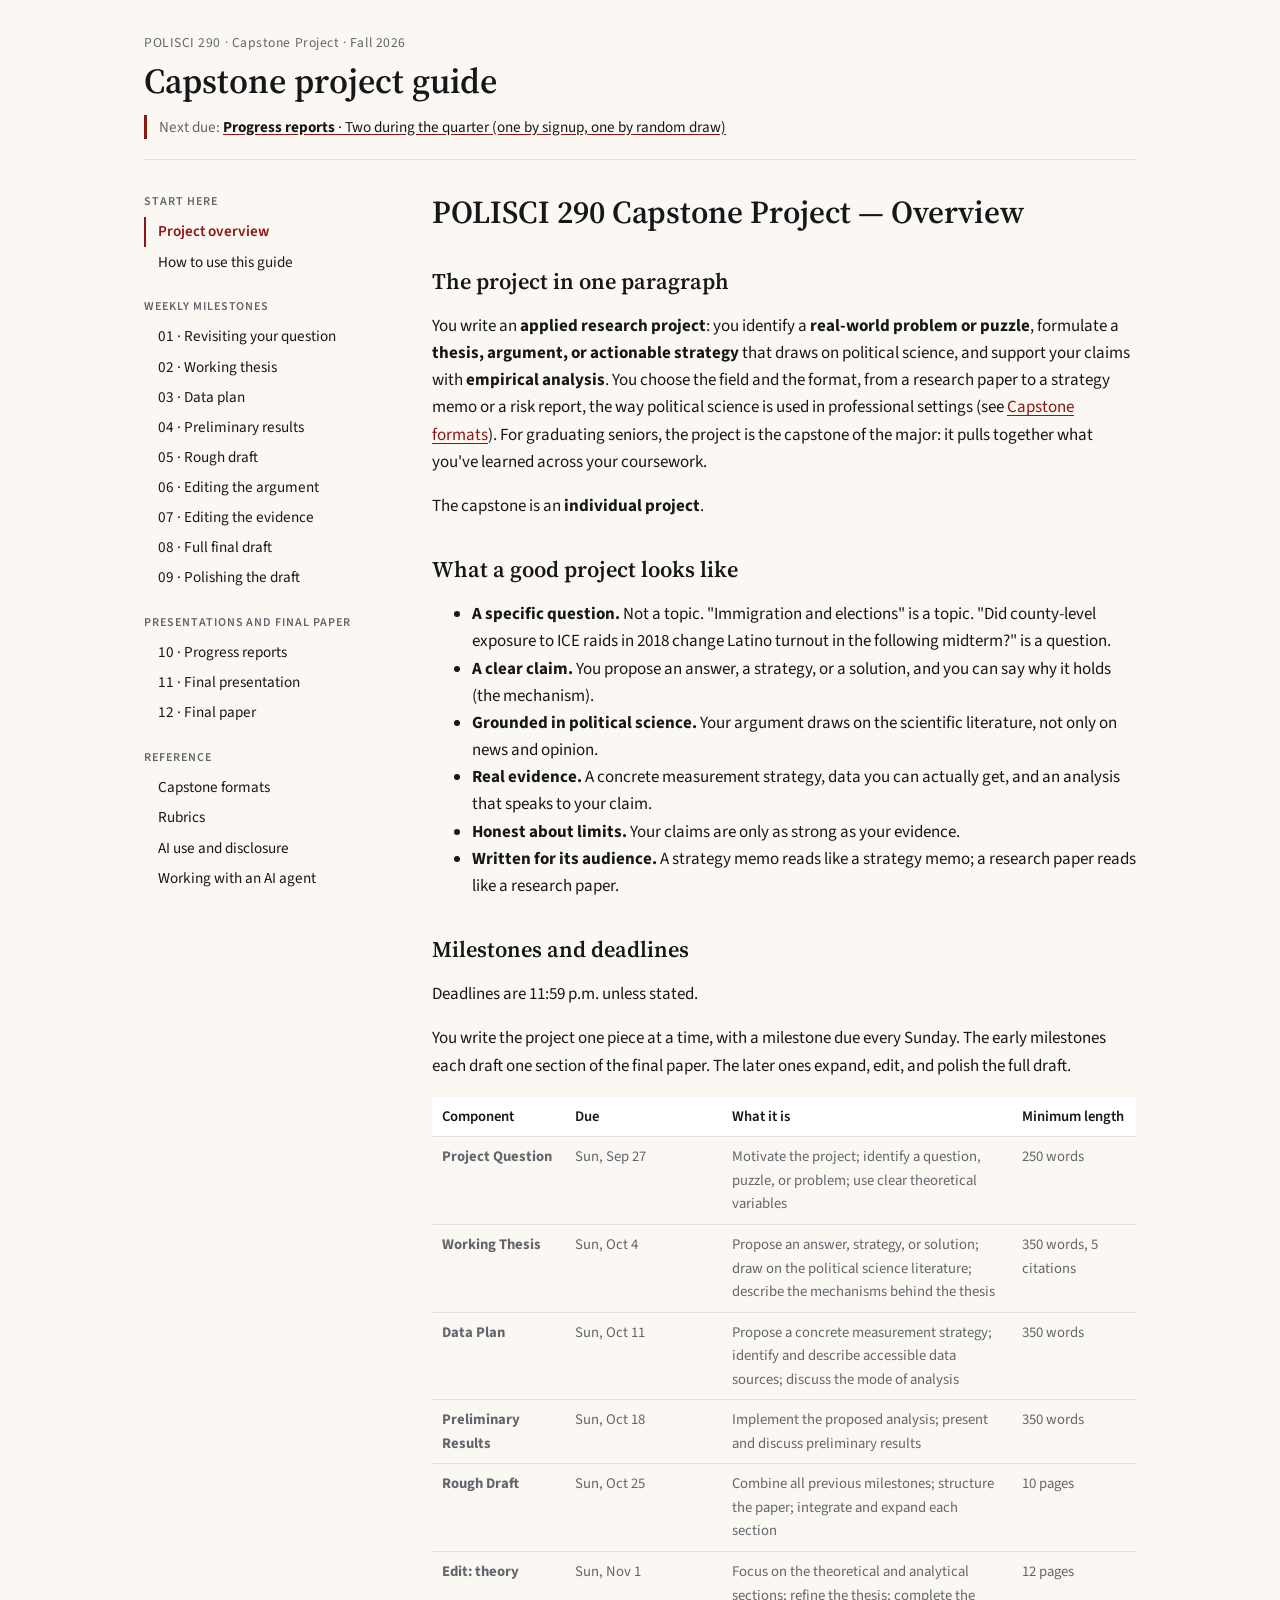
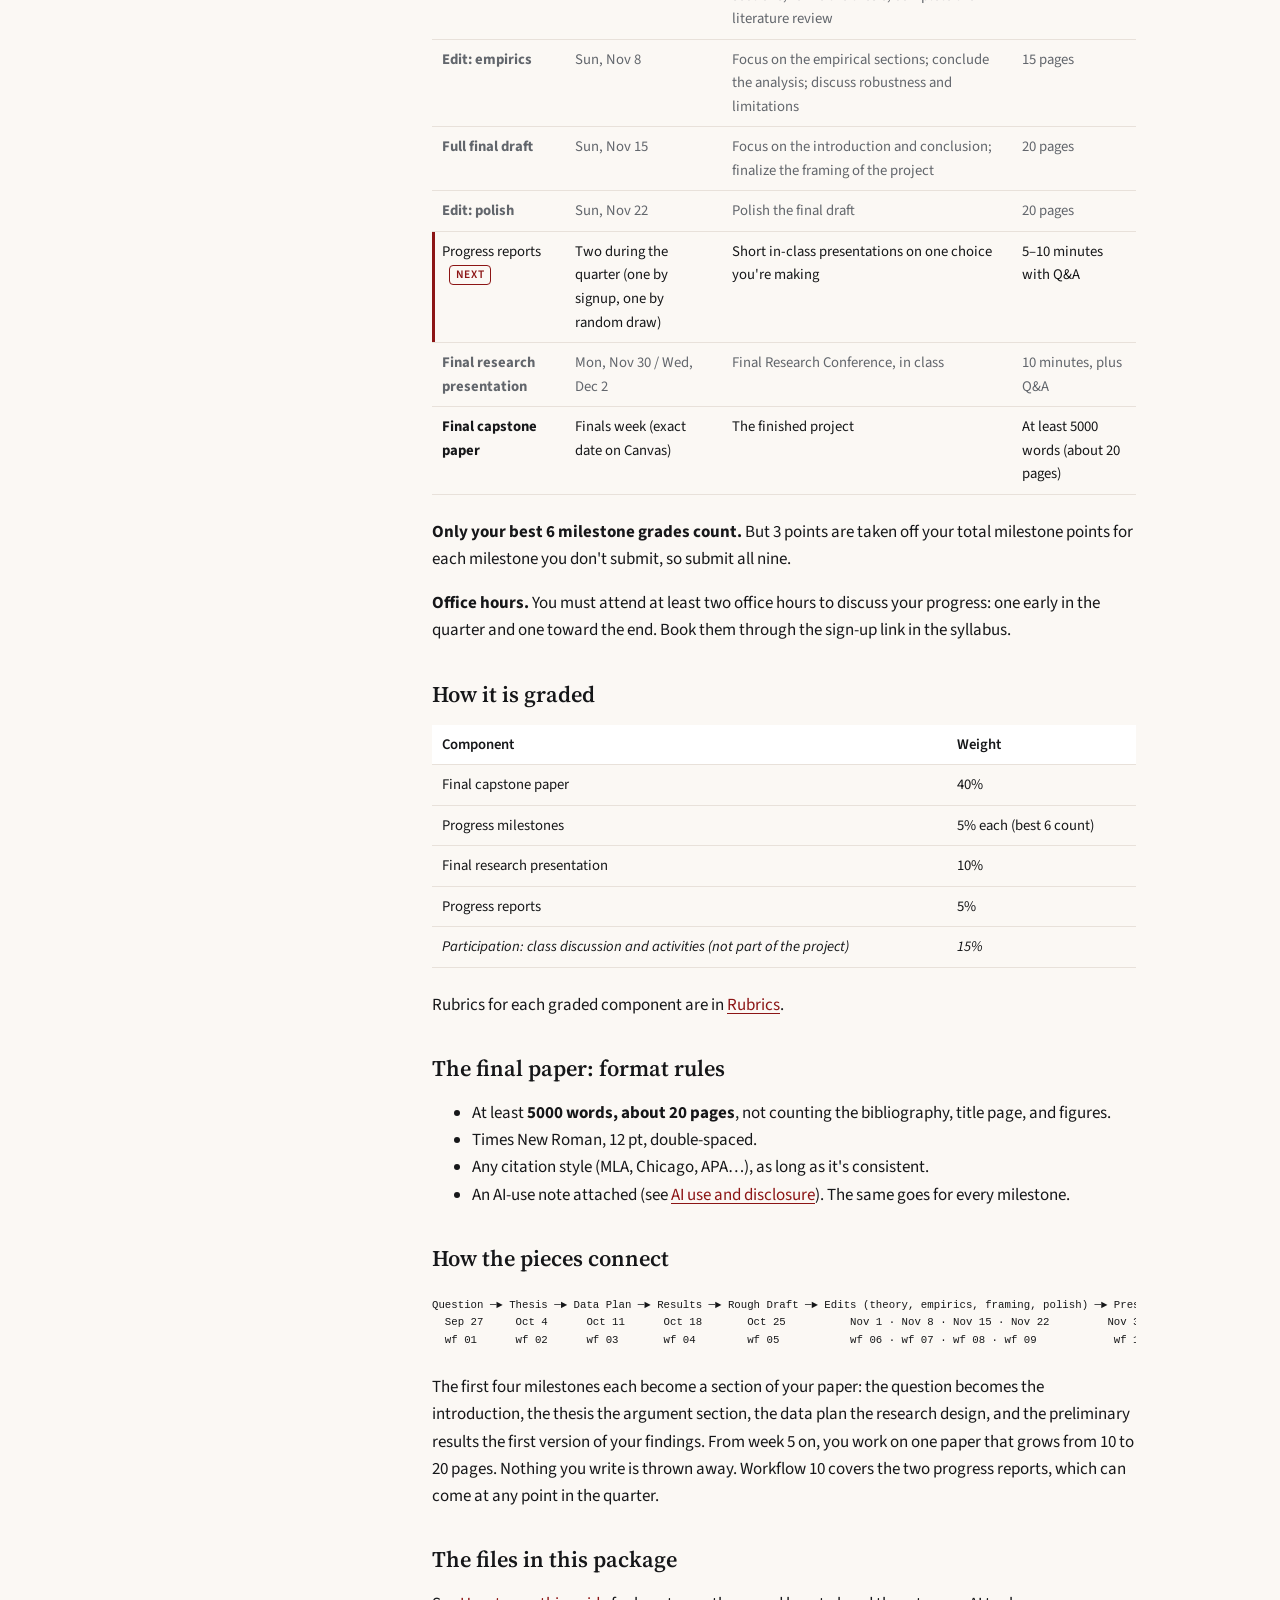
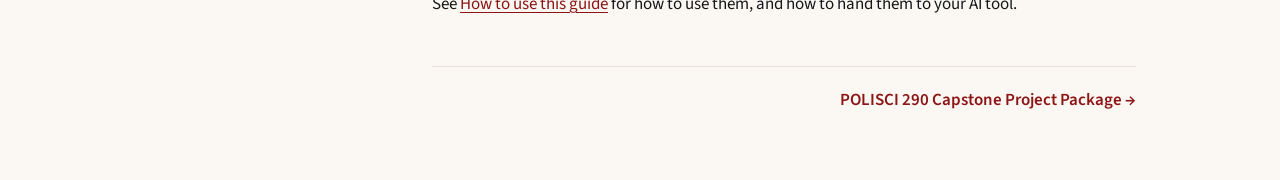
==== commit d4fff1f7: "Add student-led agentic AI guide and minimal replication starter" ====
--- a/polisci290-capstone-guide.html
+++ b/polisci290-capstone-guide.html
@@ -189,6 +189,7 @@
 <li><a href="#formats">Capstone formats</a></li>
 <li><a href="#rubrics">Rubrics</a></li>
 <li><a href="#ai-use">AI use and disclosure</a></li>
+<li><a href="#agentic-ai">Working with an AI agent</a></li>
 </ul>
 <p class="page-tools" hidden=""><button class="btn" data-download="zip" type="button">Download the whole package (.zip)</button><span aria-live="polite" class="note"></span></p>
 </nav>
@@ -218,6 +219,7 @@
 <li><a href="#formats">Capstone formats</a></li>
 <li><a href="#rubrics">Rubrics</a></li>
 <li><a href="#ai-use">AI use and disclosure</a></li>
+<li><a href="#agentic-ai">Working with an AI agent</a></li>
 </ul>
 <p class="page-tools" hidden=""><button class="btn" data-download="zip" type="button">Download the whole package (.zip)</button><span aria-live="polite" class="note"></span></p>
 </nav>
@@ -423,22 +425,17 @@
 
 </section>
 <section class="page" id="how-to-use">
-<h1 id="how-to-use-polisci-290-capstone-project-package">POLISCI 290
-Capstone Project Package</h1><p class="page-tools" hidden=""><button class="btn" data-download="how-to-use" type="button">Download this page for your AI (.md)</button><span aria-live="polite" class="note"></span></p>
-<p>This folder has everything you need to plan and write your capstone
-project:</p>
+<h1 id="how-to-use-polisci-290-capstone-project-package">POLISCI 290 Capstone Project Package</h1><p class="page-tools" hidden=""><button class="btn" data-download="how-to-use" type="button">Download this page for your AI (.md)</button><span aria-live="polite" class="note"></span></p>
+<p>This folder has everything you need to plan and write your capstone project:</p>
 <ul>
-<li><strong>one overview</strong> of what the project is and how it is
-graded;</li>
-<li><strong>twelve short workflows</strong>: one for each weekly
-milestone, one for the progress reports, one for the final presentation,
-and one for the final paper;</li>
-<li><strong>three supporting docs</strong>: capstone formats, rubrics,
-and AI use and disclosure.</li>
-</ul>
-<p>Start with <a href="#overview">Project overview</a>.</p>
+<li><strong>one overview</strong> of what the project is and how it is graded;</li>
+<li><strong>twelve short workflows</strong>: one for each weekly milestone, one for the progress reports, one for the final presentation, and one for the final paper;</li>
+<li><strong>four supporting docs</strong>: capstone formats, rubrics, AI use and disclosure, and working with an AI agent;</li>
+<li><strong>an optional replication starter</strong>: one folder for your inputs, outputs, scripts, writing, and visible AI work.</li>
+</ul>
+<p>Start with <code>polisci290-00-project-overview.md</code>.</p>
 <h2 id="how-to-use-whats-inside">What's inside</h2>
-<div class="table-wrap"><table class="stack">
+<table>
 <thead>
 <tr>
 <th>File</th>
@@ -448,134 +445,125 @@
 </thead>
 <tbody>
 <tr>
-<td data-label="File"><a href="#overview">Project overview</a></td>
+<td data-label="File"><code>polisci290-00-project-overview.md</code></td>
 <td data-label="Use it when">Start of the quarter</td>
 <td data-label="Feeds into">Everything</td>
 </tr>
 <tr>
-<td data-label="File"><a href="#wf-01">Workflow 01: Revisiting your question</a></td>
+<td data-label="File"><code>workflows/polisci290-01-project-question.md</code></td>
 <td data-label="Use it when">Week 2: revisiting the question you submitted in week 1</td>
 <td data-label="Feeds into">Working Thesis, introduction</td>
 </tr>
 <tr>
-<td data-label="File"><a href="#wf-02">Workflow 02: Working thesis</a></td>
+<td data-label="File"><code>workflows/polisci290-02-working-thesis.md</code></td>
 <td data-label="Use it when">Week 2</td>
 <td data-label="Feeds into">Working Thesis (Oct 4)</td>
 </tr>
 <tr>
-<td data-label="File"><a href="#wf-03">Workflow 03: Data plan</a></td>
+<td data-label="File"><code>workflows/polisci290-03-data-plan.md</code></td>
 <td data-label="Use it when">Week 3</td>
 <td data-label="Feeds into">Data Plan (Oct 11)</td>
 </tr>
 <tr>
-<td data-label="File"><a href="#wf-04">Workflow 04: Preliminary results</a></td>
+<td data-label="File"><code>workflows/polisci290-04-preliminary-results.md</code></td>
 <td data-label="Use it when">Week 4</td>
 <td data-label="Feeds into">Preliminary Results (Oct 18)</td>
 </tr>
 <tr>
-<td data-label="File"><a href="#wf-05">Workflow 05: Rough draft</a></td>
+<td data-label="File"><code>workflows/polisci290-05-rough-draft.md</code></td>
 <td data-label="Use it when">Week 5</td>
 <td data-label="Feeds into">Rough Draft (Oct 25)</td>
 </tr>
 <tr>
-<td data-label="File"><a href="#wf-06">Workflow 06: Editing the argument</a></td>
+<td data-label="File"><code>workflows/polisci290-06-edit-theory.md</code></td>
 <td data-label="Use it when">Week 6</td>
 <td data-label="Feeds into">Edit: theory (Nov 1)</td>
 </tr>
 <tr>
-<td data-label="File"><a href="#wf-07">Workflow 07: Editing the evidence</a></td>
+<td data-label="File"><code>workflows/polisci290-07-edit-empirics.md</code></td>
 <td data-label="Use it when">Week 7</td>
 <td data-label="Feeds into">Edit: empirics (Nov 8)</td>
 </tr>
 <tr>
-<td data-label="File"><a href="#wf-08">Workflow 08: Full final draft</a></td>
+<td data-label="File"><code>workflows/polisci290-08-full-final-draft.md</code></td>
 <td data-label="Use it when">Week 8</td>
 <td data-label="Feeds into">Full final draft (Nov 15)</td>
 </tr>
 <tr>
-<td data-label="File"><a href="#wf-09">Workflow 09: Polishing the draft</a></td>
+<td data-label="File"><code>workflows/polisci290-09-polish.md</code></td>
 <td data-label="Use it when">Week 9</td>
 <td data-label="Feeds into">Edit: polish (Nov 22)</td>
 </tr>
 <tr>
-<td data-label="File"><a href="#wf-10">Workflow 10: Progress reports</a></td>
+<td data-label="File"><code>workflows/polisci290-10-progress-reports.md</code></td>
 <td data-label="Use it when">Before each of your two progress reports</td>
 <td data-label="Feeds into">Progress reports</td>
 </tr>
 <tr>
-<td data-label="File"><a href="#wf-11">Workflow 11: Final presentation</a></td>
+<td data-label="File"><code>workflows/polisci290-11-final-presentation.md</code></td>
 <td data-label="Use it when">Before Nov 30 / Dec 2</td>
 <td data-label="Feeds into">Final research presentation</td>
 </tr>
 <tr>
-<td data-label="File"><a href="#wf-12">Workflow 12: Final paper</a></td>
+<td data-label="File"><code>workflows/polisci290-12-final-paper.md</code></td>
 <td data-label="Use it when">After the conference, through finals week</td>
 <td data-label="Feeds into">Final capstone paper</td>
 </tr>
 <tr>
-<td data-label="File"><a href="#formats">Capstone formats</a></td>
+<td data-label="File"><code>docs/polisci290-capstone-formats.md</code></td>
 <td data-label="Use it when">Week 1–2, and again at the rough draft</td>
 <td data-label="Feeds into">Every milestone from the rough draft on</td>
 </tr>
 <tr>
-<td data-label="File"><a href="#rubrics">Rubrics</a></td>
+<td data-label="File"><code>docs/polisci290-rubrics.md</code></td>
 <td data-label="Use it when">Before each graded component</td>
 <td data-label="Feeds into">All graded components</td>
 </tr>
 <tr>
-<td data-label="File"><a href="#ai-use">AI use and disclosure</a></td>
+<td data-label="File"><code>docs/polisci290-ai-use-and-disclosure.md</code></td>
 <td data-label="Use it when">Every submission</td>
 <td data-label="Feeds into">AI-use note</td>
 </tr>
+<tr>
+<td data-label="File"><code>docs/polisci290-agentic-ai.md</code></td>
+<td data-label="Use it when">Before giving an AI tool access to project files</td>
+<td data-label="Feeds into">Student-led tasks, visible tracking, repeatable results</td>
+</tr>
+<tr>
+<td data-label="File"><code>replication-starter/</code></td>
+<td data-label="Use it when">When setting up your project folder</td>
+<td data-label="Feeds into">Inputs, outputs, scripts, docs, and agent workspace</td>
+</tr>
 </tbody>
-</table></div>
-<h2 id="how-to-use-how-each-workflow-is-built">How each workflow is
-built</h2>
+</table>
+<h2 id="how-to-use-how-each-workflow-is-built">How each workflow is built</h2>
 <p>Every workflow has the same parts:</p>
-<ol type="1">
+<ol>
 <li><strong>Goal</strong>: what this week is for.</li>
-<li><strong>You produce</strong>: the concrete output to submit, or to
-take to the next week.</li>
+<li><strong>You produce</strong>: the concrete output to submit, or to take to the next week.</li>
 <li><strong>Steps</strong>, each tagged by who does it:
 <ul>
 <li><strong>You</strong>: work you do yourself.</li>
-<li><strong>With AI (optional)</strong>: back-and-forth with your AI
-tool, with a ready-made prompt at that step. Every AI step is optional:
-you can always do it yourself instead.</li>
-<li><strong>You decide</strong>: the choices that are yours to make,
-often after an AI step.</li>
-</ul></li>
+<li><strong>With AI (optional)</strong>: back-and-forth with your AI tool, with a ready-made prompt at that step. Every AI step is optional: you can always do it yourself instead.</li>
+<li><strong>You decide</strong>: the choices that are yours to make, often after an AI step.</li>
+</ul>
+</li>
 <li><strong>Check before moving on</strong>: a short self-test.</li>
 <li><strong>Common traps</strong>.</li>
 </ol>
-<p><strong>The workflows are a suggestion, not a requirement.</strong>
-They show one good way through each week. If a different order, or a
-different mix of your own work and AI, fits your project better, work
-out your own. You can even hand this guide to your AI tool and ask it to
-make a version that follows your own project plan, in the same format.
-The milestones, deadlines, and lengths stay the same either way.</p>
-<h2 id="how-to-use-using-these-files-with-your-ai-tool">Using these
-files with your AI tool</h2><p class="page-tools" hidden=""><button class="btn" data-download="zip" type="button">Download the whole package (.zip)</button><span aria-live="polite" class="note"></span></p>
-<p>These files are written so you can <strong>hand them to an AI
-model</strong> (whichever frontier model you have through Stanford, or
-the Stanford AI Playground).</p>
-<ol type="1">
+<p><strong>The workflows are a suggestion, not a requirement.</strong> They show one good way through each week. If a different order, or a different mix of your own work and AI, fits your project better, work out your own. You can even hand this guide to your AI tool and ask it to make a version that follows your own project plan, in the same format. The milestones, deadlines, and lengths stay the same either way.</p>
+<h2 id="how-to-use-using-these-files-with-your-ai-tool">Using these files with your AI tool</h2>
+<p>These files are written so you can <strong>hand them to an AI model</strong> (whichever frontier model you have through Stanford, or the Stanford AI Playground).</p>
+<ol>
 <li>Open a new chat for each week's milestone.</li>
-<li>Paste in, or attach, that week's workflow file and your own work so
-far: your previous milestones and any feedback you got.</li>
-<li>At each <strong>With AI</strong> step, paste that step's
-prompt.</li>
+<li>Paste in, or attach, that week's workflow file and your own work so far: your previous milestones and any feedback you got.</li>
+<li>At each <strong>With AI</strong> step, paste that step's prompt.</li>
 <li>Work through it with the AI. Make the decisions yourself.</li>
 <li>Keep a copy of the chat. You'll need it for your AI-use note.</li>
 </ol>
-<p><strong>What the AI does in these prompts.</strong> It questions you,
-suggests options for you to choose from, gives you feedback, and can
-help with working material such as code and data cleaning. <strong>The
-text you submit is yours.</strong> In this course, all assignments must
-be written in your own words: submitting AI-written text as your own
-violates the Stanford Honor Code. See
-<a href="#ai-use">AI use and disclosure</a> for the exact
-rules.</p>
+<p><strong>What the AI does in these prompts.</strong> It questions you, suggests options for you to choose from, gives you feedback, and can help with working material such as code and data cleaning. <strong>The text you submit is yours.</strong> In this course, all assignments must be written in your own words: submitting AI-written text as your own violates the Stanford Honor Code. See <code>docs/polisci290-ai-use-and-disclosure.md</code> for the exact rules.</p>
+<h2 id="how-to-use-if-your-ai-tool-can-work-with-files">If your AI tool can work with files</h2>
+<p>Start with the <a href="#agentic-ai">guide to working with an AI agent</a>. It includes a small folder setup, a copyable first-task prompt, a status page and work log, and a decision record that you own. The <a href="https://github.com/simonepaciphd/polisci290-capstone/tree/main/replication-starter">replication starter</a> is included in the package; on the website you can also <a href="replication-starter.zip">download it separately</a>. No coding or Git knowledge is needed to set up the folder. Using an agent is optional.</p>
 
 </section>
 <section class="page" id="wf-01">
@@ -2358,36 +2346,37 @@
 <p><em>Syllabus: focus on the weekly milestone or one aspect of the
 project; discuss one analytical or empirical choice and elicit feedback.
 5–10 minutes with Q&amp;A.</em></p>
-<p>Progress reports are graded both on completion (giving each of your
-two reports) and on the criteria below.</p>
+<p>Progress reports are graded on <strong>completion</strong>: give both
+of your reports. The table below isn't scored. It describes what a
+strong report looks like, so use it to prepare.</p>
 <div class="table-wrap"><table class="stack">
 <thead>
 <tr>
 <th>Criterion</th>
-<th>Strong (2)</th>
-<th>Developing (1)</th>
-<th>Weak (0)</th>
+<th>Strong</th>
+<th>Developing</th>
+<th>Weak</th>
 </tr>
 </thead>
 <tbody>
 <tr>
 <td data-label="Criterion"><strong>The choice</strong></td>
-<td data-label="Strong (2)">One real analytical or empirical choice, clearly stated, with
+<td data-label="Strong">One real analytical or empirical choice, clearly stated, with
 options</td>
-<td data-label="Developing (1)">A choice, but vague or already made</td>
-<td data-label="Weak (0)">A status update, no choice</td>
+<td data-label="Developing">A choice, but vague or already made</td>
+<td data-label="Weak">A status update, no choice</td>
 </tr>
 <tr>
 <td data-label="Criterion"><strong>Eliciting feedback</strong></td>
-<td data-label="Strong (2)">Asks a clear question; engages with the answers</td>
-<td data-label="Developing (1)">Some engagement</td>
-<td data-label="Weak (0)">No engagement with the class</td>
+<td data-label="Strong">Asks a clear question; engages with the answers</td>
+<td data-label="Developing">Some engagement</td>
+<td data-label="Weak">No engagement with the class</td>
 </tr>
 <tr>
 <td data-label="Criterion"><strong>Time and format</strong></td>
-<td data-label="Strong (2)">Within 5–10 minutes; 1–2 slides (planned) or none (random draw)</td>
-<td data-label="Developing (1)">Somewhat over or under</td>
-<td data-label="Weak (0)">Well outside the format</td>
+<td data-label="Strong">Within 5–10 minutes; 1–2 slides (planned) or none (random draw)</td>
+<td data-label="Developing">Somewhat over or under</td>
+<td data-label="Weak">Well outside the format</td>
 </tr>
 </tbody>
 </table></div>
@@ -2517,36 +2506,16 @@
 </section>
 <section class="page" id="ai-use">
 <h1 id="ai-use-ai-use-and-disclosure">AI use and disclosure</h1><p class="page-tools" hidden=""><button class="btn" data-download="ai-use" type="button">Download this page for your AI (.md)</button><span aria-live="polite" class="note"></span></p>
-<h2 id="ai-use-the-rule-syllabus-verbatim">The rule (syllabus,
-verbatim)</h2>
+<h2 id="ai-use-the-rule-syllabus-verbatim">The rule (syllabus, verbatim)</h2>
 <blockquote>
-<p>Depending on the context, artificial intelligence (AI) can either
-enhance and impede learning. There are times when these tools might
-provide us with new ideas and understandings (e.g., brainstorming or
-getting feedback). At other points, practicing skills and synthesizing
-ideas on our own will be crucial for the learning process. Thus, being
-mindful of when to use these tools will help us navigate the complexity
-of interacting with AI technologies in the classroom and beyond.</p>
-<p>In this class, we will use AI tools, including ChatGPT, that harness
-large language models as pedagogical opportunities for learning and
-teaching in the course. Doing so will align with one of our course
-goals, which pertains to the evaluation of arguments and justification
-with evidence.</p>
-<p>For this class, all assignments should be written in your own words.
-Just as you cannot take credit for others’ writing in your assignments,
-you cannot use paraphrasing software (“spinbots”) or AI writing software
-(like ChatGPT) and submit the output as your own. Doing so in this is a
-violation of the Stanford Honor Code.</p>
+<p>Depending on the context, artificial intelligence (AI) can either enhance and impede learning. There are times when these tools might provide us with new ideas and understandings (e.g., brainstorming or getting feedback). At other points, practicing skills and synthesizing ideas on our own will be crucial for the learning process. Thus, being mindful of when to use these tools will help us navigate the complexity of interacting with AI technologies in the classroom and beyond.</p>
+<p>In this class, we will use AI tools, including ChatGPT, that harness large language models as pedagogical opportunities for learning and teaching in the course. Doing so will align with one of our course goals, which pertains to the evaluation of arguments and justification with evidence.</p>
+<p>For this class, all assignments should be written in your own words. Just as you cannot take credit for others’ writing in your assignments, you cannot use paraphrasing software (“spinbots”) or AI writing software (like ChatGPT) and submit the output as your own. Doing so in this is a violation of the Stanford Honor Code.</p>
 </blockquote>
-<p>On top of the syllabus rule, <strong>every milestone and the final
-paper need an AI-use note</strong> (template below). A missing note
-costs 5% of that component's grade.</p>
-<p>Everything below is practical guidance on following these rules. If
-anything here seems to conflict with the syllabus, the syllabus
-wins.</p>
-<h2 id="ai-use-what-that-means-for-each-part-of-the-project">What that
-means for each part of the project</h2>
-<div class="table-wrap"><table class="stack">
+<p>On top of the syllabus rule, <strong>every milestone and the final paper need an AI-use note</strong> (template below). A missing note costs 5% of that component's grade.</p>
+<p>Everything below is practical guidance on following these rules. If anything here seems to conflict with the syllabus, the syllabus wins.</p>
+<h2 id="ai-use-what-that-means-for-each-part-of-the-project">What that means for each part of the project</h2>
+<table>
 <thead>
 <tr>
 <th>Part of the project</th>
@@ -2556,11 +2525,9 @@
 </thead>
 <tbody>
 <tr>
-<td data-label="Part of the project">Brainstorming and stress-testing your question, thesis, design, or
-argument</td>
+<td data-label="Part of the project">Brainstorming and stress-testing your question, thesis, design, or argument</td>
 <td data-label="AI use"><strong>Encouraged</strong>, disclose</td>
-<td data-label="Notes">The AI suggests options; you choose. Use the prompts in the
-workflows</td>
+<td data-label="Notes">The AI suggests options; you choose. Use the prompts in the workflows</td>
 </tr>
 <tr>
 <td data-label="Part of the project">Feedback on your drafts</td>
@@ -2583,8 +2550,7 @@
 <td data-label="Notes">You decide what each figure shows</td>
 </tr>
 <tr>
-<td data-label="Part of the project"><strong>The text you submit</strong> (every milestone, the final
-paper)</td>
+<td data-label="Part of the project"><strong>The text you submit</strong> (every milestone, the final paper)</td>
 <td data-label="AI use"><strong>Must be in your own words</strong></td>
 <td data-label="Notes">The AI may not write it, paraphrase it, or restyle it for you</td>
 </tr>
@@ -2594,36 +2560,23 @@
 <td data-label="Notes">You deliver the talk yourself</td>
 </tr>
 </tbody>
-</table></div>
+</table>
 <h2 id="ai-use-suggested-practices">Suggested practices</h2>
-<p>We recommend these, but they're <strong>suggestions, not
-requirements</strong>. The binding rules are the syllabus policy quoted
-above and the AI-use note.</p>
+<p>We recommend these, but they're <strong>suggestions, not requirements</strong>. The binding rules are the syllabus policy quoted above and the AI-use note.</p>
 <h3 id="ai-use-human-first-then-ai">Human first, then AI</h3>
-<ol type="1">
-<li><strong>Pass 1, you.</strong> Make a real first attempt in your own
-words: a question, a thesis, a data plan, a draft.</li>
-<li><strong>Pass 2, AI with control.</strong> Then use AI to challenge,
-clarify, or extend it.</li>
-<li><strong>Keep the thread.</strong> You should always be able to say
-what was yours before AI, and what changed after.</li>
+<ol>
+<li><strong>Pass 1, you.</strong> Make a real first attempt in your own words: a question, a thesis, a data plan, a draft.</li>
+<li><strong>Pass 2, AI with control.</strong> Then use AI to challenge, clarify, or extend it.</li>
+<li><strong>Keep the thread.</strong> You should always be able to say what was yours before AI, and what changed after.</li>
 </ol>
-<p>This makes your AI-use note easy to write, and it protects the
-learning the capstone is for.</p>
+<p>This makes your AI-use note easy to write, and it protects the learning the capstone is for.</p>
 <h3 id="ai-use-privacy">Privacy</h3>
-<p>Don't paste private, confidential, or identifying material into AI
-tools. That includes raw interview notes, non-anonymized data, and
-classmates' unpublished work.</p>
-<h2 id="ai-use-verification-non-negotiable-in-practice">Verification
-(non-negotiable in practice)</h2>
+<p>Don't paste private, confidential, or identifying material into AI tools. That includes raw interview notes, non-anonymized data, and classmates' unpublished work.</p>
+<h2 id="ai-use-verification-non-negotiable-in-practice">Verification (non-negotiable in practice)</h2>
 <ul>
-<li><strong>AI invents citations.</strong> Before any source goes into
-your work, check that it exists, that it's cited accurately, and that it
-says what you use it for.</li>
-<li><strong>AI isn't evidence.</strong> Don't cite an AI system for
-facts about politics, law, policy, or public opinion.</li>
-<li><strong>You own the errors.</strong> Anything under your name is
-your responsibility, including mistakes you didn't catch.</li>
+<li><strong>AI invents citations.</strong> Before any source goes into your work, check that it exists, that it's cited accurately, and that it says what you use it for.</li>
+<li><strong>AI isn't evidence.</strong> Don't cite an AI system for facts about politics, law, policy, or public opinion.</li>
+<li><strong>You own the errors.</strong> Anything under your name is your responsibility, including mistakes you didn't catch.</li>
 </ul>
 <h2 id="ai-use-what-to-disclose">What to disclose</h2>
 <p><strong>Disclose</strong> when AI meaningfully shaped:</p>
@@ -2633,15 +2586,11 @@
 <li>your source search;</li>
 <li>your figures or slides.</li>
 </ul>
-<p><strong>No disclosure needed</strong> for spell-check, grammar fixes,
-formatting, or a synonym look-up that leaves your phrasing intact.</p>
+<p><strong>No disclosure needed</strong> for spell-check, grammar fixes, formatting, or a synonym look-up that leaves your phrasing intact.</p>
 <p><strong>When in doubt, disclose.</strong></p>
-<h2 id="ai-use-ai-use-note-template-suggested-format">AI-use note
-template (suggested format)</h2>
-<p>Attach one to every milestone and to the final paper: a short section
-at the end of your document works. If you didn't use AI for a
-submission, say so in one line.</p>
-<pre aria-describedby="ai-use-diagram-0-text" class="diagram"><code>AI-USE NOTE — [milestone name / Final paper]
+<h2 id="ai-use-ai-use-note-template-suggested-format">AI-use note template (suggested format)</h2>
+<p>Attach one to every milestone and to the final paper: a short section at the end of your document works. If you didn't use AI for a submission, say so in one line.</p>
+<pre><code>AI-USE NOTE — [milestone name / Final paper]
 
 Tools used: [e.g., model name and version, Stanford AI Playground]
 
@@ -2651,18 +2600,151 @@
 
 What is entirely mine: [e.g., the question, the thesis, all the prose]
 
-Verification: [e.g., all 7 sources checked on Google Scholar; code output checked against 20 cases by hand]</code></pre>
-<p id="ai-use-diagram-0-text"><strong>Example entry:</strong> "Stress-testing my thesis: the AI
-suggested that local media closures might matter through party
-recruitment rather than voter information. I kept my mechanism, but
-added the recruitment pathway as a rival explanation in section 3."</p>
+Verification: [e.g., all 7 sources checked on Google Scholar; code output checked against 20 cases by hand]
+</code></pre>
+<p><strong>Example entry:</strong>
+"Stress-testing my thesis: the AI suggested that local media closures might matter through party recruitment rather than voter information. I kept my mechanism, but added the recruitment pathway as a rival explanation in section 3."</p>
+<h2 id="ai-use-when-an-ai-tool-can-edit-files-or-run-code">When an AI tool can edit files or run code</h2>
+<p>Use the optional <a href="#agentic-ai">guide to working with an AI agent</a> and its <a href="https://github.com/simonepaciphd/polisci290-capstone/tree/main/replication-starter">replication starter</a>. Agree on one small task, keep the work visible, and record your own research decisions. The agent must pause before making a choice that affects your evidence or argument. You should be able to explain the source → steps → result chain and check important results yourself. These practices support the course rules above; they do not add a graded requirement.</p>
 <h2 id="ai-use-access">Access</h2>
-<p>You have access to frontier AI models through Stanford, and to the
-Stanford AI Playground. If cost or access is ever a barrier for a
-particular task, contact the instructor.</p>
+<p>You have access to frontier AI models through Stanford, and to the Stanford AI Playground. If cost or access is ever a barrier for a particular task, contact the instructor.</p>
 <hr/>
-<p><em>Sources: POLISCI 290 syllabus ("Generative AI", "Academic
-Integrity"), quoted verbatim where marked.</em></p>
+<p><em>Sources: POLISCI 290 syllabus ("Generative AI", "Academic Integrity"), quoted verbatim where marked.</em></p>
+
+</section>
+<section class="page" id="agentic-ai">
+<h1 id="agentic-ai-working-with-an-ai-agent-a-small-visible-research-folder">Working with an AI agent: a small, visible research folder</h1><p class="page-tools" hidden=""><button class="btn" data-download="agentic-ai" type="button">Download this page for your AI (.md)</button><span aria-live="polite" class="note"></span></p>
+<p>An <strong>AI agent</strong> is an AI tool that can take several steps for you, such as reading files, editing code, and running an analysis. That makes it useful, but also makes it easy to lose track of what happened. The aim here is simple: <strong>you direct the research; the agent helps carry out tasks you understand and approve.</strong></p>
+<p>This is an optional setup, not an extra assignment or a requirement to use AI. The <a href="#ai-use">course AI-use rules</a> still apply: submitted prose must be your own, sources and results need checking, and meaningful AI use needs disclosure. The syllabus and Canvas remain authoritative.</p>
+<h2 id="agentic-ai-1-start-with-one-folder">1. Start with one folder</h2>
+<p>Download the <a href="replication-starter.zip">starter folder</a>, unzip it, and rename <code>replication-starter</code> to something like <code>my-capstone</code>. You can also copy the <a href="https://github.com/simonepaciphd/polisci290-capstone/tree/main/replication-starter"><code>replication-starter/</code></a> directory from the repository. Keep the whole project together:</p>
+<pre><code class="language-text">my-capstone/
+  README.md                 Your project map and instructions for repeating the work
+  AGENTS.md                 Rules you give every AI agent
+  input/                    Original data, documents, and source notes
+  output/                   Generated tables, figures, and prepared data
+  scripts/                  Code that turns inputs into outputs
+  docs/                     Your writing and your research decisions
+  agent-workspace/           Agent status, work log, and temporary work
+</code></pre>
+<p>The <code>.md</code> files are plain text with headings. You can read and edit them in a text editor; you do not need a special app, terminal commands, or Git to use this folder. GitHub is just where you get the starter. You do not need to upload your project to GitHub.</p>
+<p><strong>Replication</strong> means someone can follow your instructions and repeat the steps that produced a result. A folder helps only if you also record where the evidence came from, which steps used it, and how you checked the result. For a qualitative project, inputs can be public documents, scripts can be documented search or coding procedures, and outputs can be evidence tables. Do not add code just to fill a folder.</p>
+<h3 id="agentic-ai-set-it-up-yourself-first-about-ten-minutes">Set it up yourself first (about ten minutes)</h3>
+<ol>
+<li><strong>You:</strong> In <code>README.md</code>, write your question, your current expectation, and the next small task in your own words. It is fine to mark things undecided.</li>
+<li><strong>You:</strong> Put permitted source files in <code>input/</code>. In <code>input/README.md</code>, record where each came from, when you got it, and what it covers. Keep originals unchanged. Do not put confidential, private, or identifying material into an AI tool or a public repository.</li>
+<li><strong>You:</strong> Read <code>AGENTS.md</code>. These are the agent's ground rules. Do not ask the agent to weaken them so it can finish faster.</li>
+<li><strong>You:</strong> Start <code>docs/decisions.md</code> with the research choices you have already made and why. Leave open choices pending.</li>
+<li><strong>With AI (optional):</strong> Open the project folder in your tool. Explicitly ask it to read <code>AGENTS.md</code> and the project map. If it cannot access files, attach or paste those files and maintain the tracking pages yourself. Do not assume a particular tool automatically reads an instruction file.</li>
+</ol>
+<p>Instructions are not a technical lock. Limit the tool's file access and permissions where available, read its proposed actions, and check the files it actually changed. Start with one agent and one small task at a time.</p>
+<h2 id="agentic-ai-2-keep-research-choices-with-you">2. Keep research choices with you</h2>
+<p>The agent may explain alternatives and their consequences. <strong>It must not select an answer on your behalf, treat silence as approval, or turn a suggestion into an approved research choice.</strong></p>
+<table>
+<thead>
+<tr>
+<th>The agent can carry out an agreed task</th>
+<th>You must decide first</th>
+</tr>
+</thead>
+<tbody>
+<tr>
+<td data-label="The agent can carry out an agreed task">List columns and count missing values</td>
+<td data-label="You must decide first">What a concept means and how to measure it</td>
+</tr>
+<tr>
+<td data-label="The agent can carry out an agreed task">Implement your written inclusion rule</td>
+<td data-label="You must decide first">Which cases, years, or sources belong in the study</td>
+</tr>
+<tr>
+<td data-label="The agent can carry out an agreed task">Report duplicates or merge failures</td>
+<td data-label="You must decide first">Whether to remove, combine, fill in, or recode observations</td>
+</tr>
+<tr>
+<td data-label="The agent can carry out an agreed task">Run the comparison or model you chose</td>
+<td data-label="You must decide first">Which comparison, coding categories, model, or test answers your question</td>
+</tr>
+<tr>
+<td data-label="The agent can carry out an agreed task">Draw the figure you specified</td>
+<td data-label="You must decide first">Which evidence to emphasize and what to claim from it</td>
+</tr>
+<tr>
+<td data-label="The agent can carry out an agreed task">Flag a possible mistake or rival explanation</td>
+<td data-label="You must decide first">How to interpret the evidence and revise your argument</td>
+</tr>
+</tbody>
+</table>
+<p>“Clean the data” is too broad. A choice can look technical and still change the research: treating a blank as zero, deleting an outlier, changing a date range, or selecting a merge rule can change your findings. If the task is unclear, the agent should stop and explain the choice in everyday language.</p>
+<p>For a pending choice, ask for: <strong>the question, the available options, what each changes, and what evidence would help you choose.</strong> Discuss it with the instructor if needed. Then write your choice and reason in <code>docs/decisions.md</code>, in your own words, and tell the agent which recorded decision to implement. A general “go ahead” does not authorize new research choices discovered later.</p>
+<p>The agent may draft code, technical documentation, and tracking notes. It may give feedback on your writing. It must not write, paraphrase, or restyle the assignment prose you submit as your own.</p>
+<h2 id="agentic-ai-3-give-one-bounded-task">3. Give one bounded task</h2>
+<p>Use this prompt after you have made your own first attempt:</p>
+<pre><code class="language-text">Read AGENTS.md, README.md, docs/decisions.md, and agent-workspace/status.md.
+My goal for this session is: [one small task].
+The research decisions I have already made are: [decision IDs, or none yet].
+You may work with these files: [names].
+The expected result is: [one checkable output].
+
+Before editing or running anything, explain your plan in plain language:
+what you will read, what you will change, what the result will tell me,
+and how we will check it. Put that plan in the status page and wait for
+my approval. Flag any research choice I still need to make.
+Do not write my assignment prose. Do not make research choices for me.
+</code></pre>
+<p>A good first task: “Using <code>input/county-data.csv</code>, list the columns, count rows and missing values, and save a report to <code>agent-workspace/data-check.md</code>. Do not drop, fill in, or recode anything.”</p>
+<p>After reading the plan, approve its exact scope or revise it. The agent can then complete the agreed mechanical steps without asking about every line of code. It must pause again for a new research choice, an unexpected problem, or work beyond that scope.</p>
+<h2 id="agentic-ai-4-monitor-three-small-records">4. Monitor three small records</h2>
+<table>
+<thead>
+<tr>
+<th>Record</th>
+<th>What it tells you</th>
+<th>Who maintains it</th>
+</tr>
+</thead>
+<tbody>
+<tr>
+<td data-label="Record"><code>agent-workspace/status.md</code></td>
+<td data-label="What it tells you">What is happening now, what is waiting for you, and what comes next</td>
+<td data-label="Who maintains it">Agent updates; you read it before approving more work</td>
+</tr>
+<tr>
+<td data-label="Record"><code>agent-workspace/log.md</code></td>
+<td data-label="What it tells you">What happened in each work session: request, files changed, checks, unresolved issues</td>
+<td data-label="Who maintains it">Agent appends; you check against the actual files</td>
+</tr>
+<tr>
+<td data-label="Record"><code>docs/decisions.md</code></td>
+<td data-label="What it tells you">Which research choices you made, why, and which are still pending</td>
+<td data-label="Who maintains it">You own and write the decisions; agent may add clearly marked pending questions</td>
+</tr>
+</tbody>
+</table>
+<p>The status page should say <strong>planned</strong>, <strong>working</strong>, <strong>waiting for you</strong>, or <strong>ready for your check</strong>, with the last update time. It should name the actual task and files. “Done” without a check is not enough. The agent updates it before starting, when it pauses or changes course, and when it finishes an agreed task. These are written records, not a live activity monitor: an old status does not prove an agent is still working.</p>
+<p>Keep the log short: one entry per bounded task, plus an entry when the plan changes or an attempted run fails. Save useful prompts or chat exports in <code>agent-workspace/</code> when permitted; record the tool/model and enough detail to explain its contribution. You do not need a transcript of every keystroke.</p>
+<p><strong>Example:</strong> The agent finds 12 counties with missing outcomes. It records the count and pauses, leaving the data unchanged. You decide to exclude those counties for a particular comparison, explain the limitation, and record D-002. The agent implements D-002 in a script, reports the row counts before and after, and points you to the affected table. You check several counties yourself before using the table. It does not try other exclusions to obtain a preferred result.</p>
+<h2 id="agentic-ai-5-be-able-to-explain-the-whole-chain">5. Be able to explain the whole chain</h2>
+<p>Before accepting an output, close the chat briefly and answer these in your own words:</p>
+<ol>
+<li>What question is this step helping me answer?</li>
+<li>Where did the evidence come from, and what does one row, case, or document represent?</li>
+<li>What did we do to it, which observations changed, and which choices were mine?</li>
+<li>Which script or written procedure produced this table or figure, and what checks did we run?</li>
+<li>What does the result support, what does it leave uncertain, and what can it not establish?</li>
+</ol>
+<p>You do not need to explain every line of code. You do need to understand the main steps, the assumptions, and why a check would catch a plausible mistake. Ask for a small worked example if you cannot explain a transformation. If you cannot explain an output or its limits, keep it marked <strong>not yet checked</strong> and do not use it as evidence in your submission yet.</p>
+<p>Have the agent end each task with: <strong>what changed; the input → steps → output path; checks actually run and their results; uncertainties; decisions needed; the next small step.</strong> “The code ran” does not establish that the analysis is right. Spot-check source records, totals, joins, coding, and figure labels yourself, as appropriate. Verify sources by opening and reading them.</p>
+<h2 id="agentic-ai-6-make-the-result-repeatable">6. Make the result repeatable</h2>
+<p>Before a milestone, update the project <code>README.md</code> so another person can:</p>
+<ul>
+<li>Find the inputs, their sources, and any access restrictions.</li>
+<li>See the script or procedure order and the exact commands or manual steps, starting from the project folder.</li>
+<li>Identify the software, versions, and extra packages needed. Record a fixed random seed if the procedure uses random draws.</li>
+<li>Connect each important result to its input files, script/procedure, and approved decisions.</li>
+<li>Repeat the work into a separate, empty output folder and compare the expected results, without changing the originals. Record what was actually rerun and any differences.</li>
+</ul>
+<p>For a manual evidence table, document the document list, search terms, inclusion and coding rules, and source page references instead. A restricted source may require access instructions rather than a shared copy; do not claim that someone without that access can fully reproduce it.</p>
+<p>Write your milestone in your own words and use the work log to prepare your <a href="#ai-use-ai-use-note-template-suggested-format">AI-use note</a>. The folder and logs support your explanation; they do not replace your judgment or your responsibility for the work.</p>
 
 </section>
 <nav class="pager" aria-label="Previous and next page" hidden><a id="prev" href="#"></a><a id="next" href="#"></a></nav>
@@ -2670,7 +2752,7 @@
 </div>
 <div id="live" aria-live="polite"></div>
 <script type="application/json" id="deadlines">[{"component":"Project Question","due":"Sun, Sep 27","deadline":"2026-09-27T23:59:00-07:00"},{"component":"Working Thesis","due":"Sun, Oct 4","deadline":"2026-10-04T23:59:00-07:00"},{"component":"Data Plan","due":"Sun, Oct 11","deadline":"2026-10-11T23:59:00-07:00"},{"component":"Preliminary Results","due":"Sun, Oct 18","deadline":"2026-10-18T23:59:00-07:00"},{"component":"Rough Draft","due":"Sun, Oct 25","deadline":"2026-10-25T23:59:00-07:00"},{"component":"Edit: theory","due":"Sun, Nov 1","deadline":"2026-11-01T23:59:00-08:00"},{"component":"Edit: empirics","due":"Sun, Nov 8","deadline":"2026-11-08T23:59:00-08:00"},{"component":"Full final draft","due":"Sun, Nov 15","deadline":"2026-11-15T23:59:00-08:00"},{"component":"Edit: polish","due":"Sun, Nov 22","deadline":"2026-11-22T23:59:00-08:00"},{"component":"Progress reports","due":"Two during the quarter (one by signup, one by random draw)","deadline":null},{"component":"Final research presentation","due":"Mon, Nov 30 / Wed, Dec 2","deadline":"2026-12-02T23:59:00-08:00"},{"component":"Final capstone paper","due":"Finals week (exact date on Canvas)","deadline":null}]</script>
-<script type="application/json" id="guide-files">{"overview":{"name":"polisci290-00-project-overview.md","text":"# POLISCI 290 Capstone Project — Overview\n\n\n\n## The project in one paragraph\n\nYou write an **applied research project**: you identify a **real-world problem or puzzle**, formulate a **thesis, argument, or actionable strategy** that draws on political science, and support your claims with **empirical analysis**. You choose the field and the format, from a research paper to a strategy memo or a risk report, the way political science is used in professional settings (see `docs/polisci290-capstone-formats.md`). For graduating seniors, the project is the capstone of the major: it pulls together what you've learned across your coursework.\n\nThe capstone is an **individual project**.\n\n## What a good project looks like\n\n- **A specific question.** Not a topic. \"Immigration and elections\" is a topic. \"Did county-level exposure to ICE raids in 2018 change Latino turnout in the following midterm?\" is a question.\n- **A clear claim.** You propose an answer, a strategy, or a solution, and you can say why it holds (the mechanism).\n- **Grounded in political science.** Your argument draws on the scientific literature, not only on news and opinion.\n- **Real evidence.** A concrete measurement strategy, data you can actually get, and an analysis that speaks to your claim.\n- **Honest about limits.** Your claims are only as strong as your evidence.\n- **Written for its audience.** A strategy memo reads like a strategy memo; a research paper reads like a research paper.\n\n## Milestones and deadlines\n\nDeadlines are 11:59 p.m. unless stated.\n\nYou write the project one piece at a time, with a milestone due every Sunday. The early milestones each draft one section of the final paper. The later ones expand, edit, and polish the full draft.\n\n| Component | Due | What it is | Minimum length |\n|---|---|---|---|\n| **Project Question** | Sun, Sep 27 | Motivate the project; identify a question, puzzle, or problem; use clear theoretical variables | 250 words |\n| **Working Thesis** | Sun, Oct 4 | Propose an answer, strategy, or solution; draw on the political science literature; describe the mechanisms behind the thesis | 350 words, 5 citations |\n| **Data Plan** | Sun, Oct 11 | Propose a concrete measurement strategy; identify and describe accessible data sources; discuss the mode of analysis | 350 words |\n| **Preliminary Results** | Sun, Oct 18 | Implement the proposed analysis; present and discuss preliminary results | 350 words |\n| **Rough Draft** | Sun, Oct 25 | Combine all previous milestones; structure the paper; integrate and expand each section | 10 pages |\n| **Edit: theory** | Sun, Nov 1 | Focus on the theoretical and analytical sections; refine the thesis; complete the literature review | 12 pages |\n| **Edit: empirics** | Sun, Nov 8 | Focus on the empirical sections; conclude the analysis; discuss robustness and limitations | 15 pages |\n| **Full final draft** | Sun, Nov 15 | Focus on the introduction and conclusion; finalize the framing of the project | 20 pages |\n| **Edit: polish** | Sun, Nov 22 | Polish the final draft | 20 pages |\n| Progress reports | Two during the quarter (one by signup, one by random draw) | Short in-class presentations on one choice you're making | 5–10 minutes with Q&A |\n| **Final research presentation** | Mon, Nov 30 / Wed, Dec 2 | Final Research Conference, in class | 10 minutes, plus Q&A |\n| **Final capstone paper** | Finals week (exact date on Canvas) | The finished project | At least 5000 words (about 20 pages) |\n\n**Only your best 6 milestone grades count.** But 3 points are taken off your total milestone points for each milestone you don't submit, so submit all nine.\n\n**Office hours.** You must attend at least two office hours to discuss your progress: one early in the quarter and one toward the end. Book them through the sign-up link in the syllabus.\n\n## How it is graded\n\n| Component | Weight |\n|---|---|\n| Final capstone paper | 40% |\n| Progress milestones | 5% each (best 6 count) |\n| Final research presentation | 10% |\n| Progress reports | 5% |\n| *Participation: class discussion and activities (not part of the project)* | *15%* |\n\nRubrics for each graded component are in `docs/polisci290-rubrics.md`.\n\n## The final paper: format rules\n\n- At least **5000 words, about 20 pages**, not counting the bibliography, title page, and figures.\n- Times New Roman, 12 pt, double-spaced.\n- Any citation style (MLA, Chicago, APA…), as long as it's consistent.\n- An AI-use note attached (see `docs/polisci290-ai-use-and-disclosure.md`). The same goes for every milestone.\n\n## How the pieces connect\n\n```\nQuestion ─► Thesis ─► Data Plan ─► Results ─► Rough Draft ─► Edits (theory, empirics, framing, polish) ─► Presentation ─► Final paper\n  Sep 27     Oct 4      Oct 11      Oct 18       Oct 25          Nov 1 · Nov 8 · Nov 15 · Nov 22         Nov 30/Dec 2    finals week\n  wf 01      wf 02      wf 03       wf 04        wf 05           wf 06 · wf 07 · wf 08 · wf 09            wf 11           wf 12\n```\n\nThe first four milestones each become a section of your paper: the question becomes the introduction, the thesis the argument section, the data plan the research design, and the preliminary results the first version of your findings. From week 5 on, you work on one paper that grows from 10 to 20 pages. Nothing you write is thrown away. Workflow 10 covers the two progress reports, which can come at any point in the quarter.\n\n## The files in this package\n\nSee `polisci290-README.md` for how to use them, and how to hand them to your AI tool.\n"},"how-to-use":{"name":"polisci290-README.md","text":"# POLISCI 290 Capstone Project Package\n\nThis folder has everything you need to plan and write your capstone project:\n\n- **one overview** of what the project is and how it is graded;\n- **twelve short workflows**: one for each weekly milestone, one for the progress reports, one for the final presentation, and one for the final paper;\n- **three supporting docs**: capstone formats, rubrics, and AI use and disclosure.\n\nStart with `polisci290-00-project-overview.md`.\n\n## What's inside\n\n| File | Use it when | Feeds into |\n|---|---|---|\n| `polisci290-00-project-overview.md` | Start of the quarter | Everything |\n| `workflows/polisci290-01-project-question.md` | Week 2: revisiting the question you submitted in week 1 | Working Thesis, introduction |\n| `workflows/polisci290-02-working-thesis.md` | Week 2 | Working Thesis (Oct 4) |\n| `workflows/polisci290-03-data-plan.md` | Week 3 | Data Plan (Oct 11) |\n| `workflows/polisci290-04-preliminary-results.md` | Week 4 | Preliminary Results (Oct 18) |\n| `workflows/polisci290-05-rough-draft.md` | Week 5 | Rough Draft (Oct 25) |\n| `workflows/polisci290-06-edit-theory.md` | Week 6 | Edit: theory (Nov 1) |\n| `workflows/polisci290-07-edit-empirics.md` | Week 7 | Edit: empirics (Nov 8) |\n| `workflows/polisci290-08-full-final-draft.md` | Week 8 | Full final draft (Nov 15) |\n| `workflows/polisci290-09-polish.md` | Week 9 | Edit: polish (Nov 22) |\n| `workflows/polisci290-10-progress-reports.md` | Before each of your two progress reports | Progress reports |\n| `workflows/polisci290-11-final-presentation.md` | Before Nov 30 / Dec 2 | Final research presentation |\n| `workflows/polisci290-12-final-paper.md` | After the conference, through finals week | Final capstone paper |\n| `docs/polisci290-capstone-formats.md` | Week 1–2, and again at the rough draft | Every milestone from the rough draft on |\n| `docs/polisci290-rubrics.md` | Before each graded component | All graded components |\n| `docs/polisci290-ai-use-and-disclosure.md` | Every submission | AI-use note |\n\n## How each workflow is built\n\nEvery workflow has the same parts:\n\n1. **Goal**: what this week is for.\n2. **You produce**: the concrete output to submit, or to take to the next week.\n3. **Steps**, each tagged by who does it:\n   - **You**: work you do yourself.\n   - **With AI (optional)**: back-and-forth with your AI tool, with a ready-made prompt at that step. Every AI step is optional: you can always do it yourself instead.\n   - **You decide**: the choices that are yours to make, often after an AI step.\n4. **Check before moving on**: a short self-test.\n5. **Common traps**.\n\n**The workflows are a suggestion, not a requirement.** They show one good way through each week. If a different order, or a different mix of your own work and AI, fits your project better, work out your own. You can even hand this guide to your AI tool and ask it to make a version that follows your own project plan, in the same format. The milestones, deadlines, and lengths stay the same either way.\n\n## Using these files with your AI tool\n\nThese files are written so you can **hand them to an AI model** (whichever frontier model you have through Stanford, or the Stanford AI Playground).\n\n1. Open a new chat for each week's milestone.\n2. Paste in, or attach, that week's workflow file and your own work so far: your previous milestones and any feedback you got.\n3. At each **With AI** step, paste that step's prompt.\n4. Work through it with the AI. Make the decisions yourself.\n5. Keep a copy of the chat. You'll need it for your AI-use note.\n\n**What the AI does in these prompts.** It questions you, suggests options for you to choose from, gives you feedback, and can help with working material such as code and data cleaning. **The text you submit is yours.** In this course, all assignments must be written in your own words: submitting AI-written text as your own violates the Stanford Honor Code. See `docs/polisci290-ai-use-and-disclosure.md` for the exact rules.\n\n\n"},"wf-01":{"name":"polisci290-01-project-question.md","text":"# Workflow 01 — Revisiting your project question\n\n**When:** week 2, early in the week. You already submitted the Project Question (Sun, Sep 27). **Feeds:** the Working Thesis (Oct 4), and later your introduction.\n\n## Goal\n\nYou've written a question. Before you build a thesis on it, take one more pass to make sure it's **specific, answerable, and motivated**. A sharper question now saves you weeks later. This week's work is optional, but most questions get better with a second look.\n\n## You produce\n\n- **Your question, revised or confirmed**: 1–2 sentences, ending in a question mark.\n- **Its type**: *positive* (what is happening, and why?), *normative* (what should happen?), or *interpretive* (what does it mean to the people involved?). See Session 1A.\n- **Your key variables**: the cause and the outcome (or the main concepts), each with a one-line definition.\n- **One line on what changed**, and why. If nothing changed, say why the question holds.\n\n## Steps\n\n1. **You.** Reread your submitted Project Question, and any feedback you got in class or from the instructor. Write down, in one sentence, what you actually want to know.\n2. **You.** Check it against Session 1B. Name your key variables. For each, write what it means in your project (the *systematized concept*) and one way you could observe it.\n3. **With AI (optional).** Stress-test the question. Paste in your Project Question milestone and your notes from steps 1–2:\n\n   ```\n   You are a research-design mentor for a political science capstone seminar.\n   Here is the project question I submitted and my notes on its key variables. Do not rewrite it for me.\n   1. Tell me whether my question is a topic in disguise, and why.\n   2. Ask me who, where, when, and what outcome, one at a time, until the question is specific.\n   3. Tell me whether the question is positive, normative, or interpretive, and whether it assumes its own answer.\n   4. Check that my key variables are distinct concepts I could observe, and flag any that are too vague.\n   5. Ask me \"so what?\" twice: who should care about the answer, and what would they do with it?\n   6. Suggest 2 sharper versions that go in different directions, and say what evidence each would need.\n   ```\n\n4. **You decide.** Keep your question, revise it, or combine it with one of the versions. The question has to be one you understand and care about. Check two things: could an answer you *dislike* come out of it, and is it small enough for ten weeks?\n5. **You.** Write down the final question, its type, your key variables, and one line on what changed. Carry them into Workflow 02.\n\nIf the AI suggested a framing you adopted, note it in your AI-use note for the Working Thesis.\n\n## Check before moving on\n\n- [ ] A stranger could read your question and know exactly what you're investigating.\n- [ ] You can name the question type, and your key variables.\n- [ ] Each key variable has a definition and at least one way to observe it.\n- [ ] You can say who would care about the answer, and why.\n- [ ] The final wording is yours.\n\n## Common traps\n\n- **Topic, not question.** If it has no question mark, it isn't a question.\n- **Smuggling in the answer.** \"Why does social media destroy democracy?\" assumes that it does.\n- **Changing the question every week.** Revise it now if you need to. After the Data Plan, change it only if the evidence forces you to.\n- **Taking the AI's version as is.** Its suggestions are options, not your question.\n\n---\n*Milestone requirements from the POLISCI 290 syllabus (Capstone Project Milestones; Sessions 1.A and 1.B).*\n"},"wf-02":{"name":"polisci290-02-working-thesis.md","text":"# Workflow 02 — The working thesis\n\n**When:** week 2, before Sun, Oct 4. **Class:** Session 2, drawing insights from the scientific literature. **Feeds:** the **Working Thesis** milestone, at least 350 words and 5 citations, and later the argument section of your paper.\n\n## Goal\n\nMove from a question to an **answer**: a thesis you can defend, the **mechanism** that makes it work, and the **literature** it builds on. It's a *working* thesis: it can change as your evidence comes in.\n\nThe syllabus asks for three things: propose an answer, strategy, or solution; draw insights from political science literature; describe the mechanisms behind the thesis.\n\n## You produce\n\nA Working Thesis milestone (at least 350 words, at least 5 citations) with:\n\n1. **Thesis**: 1–3 sentences. A claim, not a topic: *what* you argue.\n2. **Mechanism**: the step-by-step process that connects your cause to your outcome, or your premises to your recommendation: *how* it works. Who are the actors, what do they want, and which institutions constrain them?\n3. **Literature**: at least 5 sources, each doing a job for your argument:\n   - **allies**, which support a step of your mechanism or show how others measured your variables;\n   - at least one **foil**, a competing argument you take on;\n   - ideally one **template**, a study that does something like what you want to do.\n4. **Scope**: where and when your thesis applies.\n\n## Steps\n\n1. **You.** Write a first version of your thesis, in one sentence. State the direction: does X increase or decrease Y? If your project recommends something, state the recommendation and its main reason.\n2. **You.** Build the argument yourself first. Pick an approach from Session 2:\n   - *inductive*: start from a concrete case of your topic, and ask what explains it;\n   - *deductive*: start from a general model (actors, incentives, institutions) and ask what it predicts in your case.\n\n   Write the chain: X happens, which leads A to do B, which produces Y. Aim for 3–5 links.\n3. **With AI (optional).** Brainstorm, then challenge, the argument, as in the Session 2 workshop. Paste in your question, your thesis, and your chain:\n\n   ```\n   You are a political science mentor helping me develop a working thesis for my capstone.\n   Here is my question, my one-sentence thesis, and the step-by-step mechanism I have in mind.\n   Do not write the thesis for me.\n   1. Tell me whether my thesis is a claim or a topic, and whether a reasonable person could disagree with it.\n   2. Walk through my mechanism one link at a time. Point out any missing step between cause and effect,\n      and tell me which link is weakest.\n   3. Brainstorm 3 other mechanisms that could connect the same cause and outcome, with the actors involved.\n   4. Suggest the strongest competing argument (a foil), stated the way its supporters would put it.\n   5. Ask me where and when my argument should apply, and when it might break down.\n   ```\n\n4. **You decide.** Settle your thesis and mechanism. Keep what you can defend. Choose the foil you'll take on.\n5. **You.** Find your literature. Start with Google Scholar: search by concept (for example, \"descriptive representation\" AND \"turnout\"), not by topic. When you find a strong paper, use its bibliography and its \"Cited by\" list. AI search tools (such as Elicit, or a \"deep research\" report) can help you find leads.\n6. **With AI (optional).** Map the sources onto your argument. Paste in your thesis, mechanism, and the list of sources with one line on each:\n\n   ```\n   Here is my thesis, my mechanism, and the sources I found, with one line on what each says.\n   1. For each source, tell me what job it could do: support a step of my mechanism, show how to measure a\n      variable, serve as a foil, or model the analysis I want to do.\n   2. Tell me which steps of my mechanism have no support yet.\n   3. Tell me whether I have a real foil, or only sources that agree with me.\n   Do not add new sources to my list. If you mention any study, remind me that I have to verify it exists.\n   ```\n\n7. **You.** Verify every source: it exists, you've read at least the abstract and the relevant section, and it says what you'll use it for. **AI tools invent citations.**\n8. **You.** Write the milestone in your own words. Argue, don't list: \"Smith (2020) found X\" is a summary; \"Because incumbents respond to local media (Smith 2020), a newspaper closure should…\" is an argument.\n\n## Check before moving on\n\n- [ ] Your thesis is a claim a reasonable person could disagree with.\n- [ ] Your mechanism has no black boxes: every link is a concrete claim about actors or institutions.\n- [ ] You know which link is weakest.\n- [ ] At least 5 citations, each doing a job, including at least one foil.\n- [ ] Every source is verified.\n- [ ] At least 350 words, in your own words, with an AI-use note attached.\n\n## Common traps\n\n- **A topic sentence instead of a thesis.** \"This paper examines X and Y\" works just as well for a paper that reaches the opposite conclusion.\n- **A book-report literature review.** Every source should do a job for *your* argument.\n- **All allies, no foil.** If nobody disagrees with you, either the thesis is too safe or you haven't found the critics.\n- **Unverified citations.** A citation you can't find is a citation you can't use.\n- **Freezing the thesis.** It's a working thesis. If the data plan or the results push back, you'll revise it in week 6.\n\n---\n*Milestone requirements from the POLISCI 290 syllabus (Capstone Project Milestones; Session 2).*\n"},"wf-03":{"name":"polisci290-03-data-plan.md","text":"# Workflow 03 — The data plan\n\n**When:** week 3, before Sun, Oct 11. **Class:** Session 3, developing a data plan. **Feeds:** the **Data Plan** milestone, at least 350 words, and later the research design section of your paper.\n\n## Goal\n\nDecide **what evidence would show whether your thesis holds**, where it comes from, and what you'll do with it. The syllabus asks for three things: a concrete measurement strategy; accessible data sources, identified and described; and the mode of analysis.\n\n## You produce\n\nA Data Plan milestone (at least 350 words) with:\n\n1. **Expectations**: 2–4 things you should see in the evidence if your thesis is right. At least one should be something your foil would *not* predict.\n2. **Unit and cases**: what one observation is (a person, a county-year, a bill, a speech, a country), which ones you'll cover, and why those.\n3. **Measurement**: for each key variable, the indicator you'll use, what it captures, and what it misses.\n4. **Sources**: where each indicator comes from, how you'll get it, and a backup.\n5. **Mode of analysis**: quantitative, qualitative, or mixed, and the comparison that gives you leverage (across units, over time, before and after, within a case).\n\n## Steps\n\n1. **You.** Write your expectations. Start from your mechanism: if each link holds, what would you observe? Write 2–4 expectations, and mark the one that matters most.\n2. **You.** Answer: *what is one row in my data?* (Or one case, one document.) Then: *why these cases, and not others?* If the honest answer is convenience, say so. Your case-selection readings (Seawright and Gerring; Koivu and Hinze) give you the options.\n3. **You.** For each key variable, brainstorm 2–3 ways to measure it, as in the Session 3 \"walk and talk\". What would you literally see or count if the concept were present?\n4. **With AI (optional).** Find data and check your measures. Paste in your thesis, expectations, unit, and candidate measures:\n\n   ```\n   You are a research-design mentor for a political science capstone. Here is my thesis, my expectations,\n   my unit of analysis, and my candidate measures for each key variable.\n   1. Check that my unit of analysis matches the level where my mechanism operates.\n   2. For each measure, tell me what it captures and what it misses, and whether the cause and outcome\n      are measured independently of each other.\n   3. Suggest existing data sources that could contain each measure (public datasets, government records,\n      archives, surveys already fielded, media or legislative text). For each, tell me what to check:\n      coverage, time period, unit, and how to access it. Tell me that I must verify each one myself.\n   4. Ask whether my cases are systematically unusual, and what that would do to my conclusions.\n   5. Suggest the comparison that would give me the most leverage over my expectations.\n   ```\n\n5. **You.** Check your sources yourself. Open each one, find the variables, and confirm the coverage and the unit. Mark each *have it*, *can get it this week*, or *unsure*. Download a sample if you can: ten minutes with the real data will tell you more than an hour of planning.\n6. **You decide.** Choose your main source and a backup, your measures, your cases, and your comparison. Prefer existing data. If your project can only work with new data from people (a survey, interviews, an experiment), talk to the instructor before you commit.¹\n7. **You.** Write the milestone in your own words.\n\n## Check before moving on\n\n- [ ] Your expectations follow from your mechanism, and one of them distinguishes you from your foil.\n- [ ] You can say what one observation is, and why you chose your cases.\n- [ ] Each key variable has an indicator, and you can say what it misses.\n- [ ] Every source is *have it* or *can get it this week*, and you have a backup.\n- [ ] You can name your mode of analysis and your comparison.\n- [ ] At least 350 words, in your own words, with an AI-use note attached.\n\n## Common traps\n\n- **A unit mismatch.** The mechanism is about voters, but the data is at the state level.\n- **The indicator is the concept.** GDP is not \"development\"; a Polity score is not \"democracy\". Say what yours misses.\n- **No comparison.** A single case with nothing to compare it to gives you no leverage.\n- **A dataset you haven't opened.** Data access is the most common reason capstones stall.\n- **Leaping to a survey.** Collecting new data takes approvals, sampling, and weeks you don't have.\n\n¹ Research that collects data from people may need review by Stanford's Institutional Review Board (IRB).\n\n---\n*Milestone requirements from the POLISCI 290 syllabus (Capstone Project Milestones; Session 3).*\n"},"wf-04":{"name":"polisci290-04-preliminary-results.md","text":"# Workflow 04 — Preliminary results\n\n\n\n**When:** week 4, before Sun, Oct 18. **Class:** Session 4, implementing empirical analysis. **Feeds:** the **Preliminary Results** milestone, at least 350 words, and later the findings section of your paper.\n\n## Goal\n\nRun the first round of your analysis, and say **honestly what it shows**, and what kind of evidence it is. The syllabus asks for two things: implement the proposed data analysis; present and discuss preliminary results.\n\n## You produce\n\nA Preliminary Results milestone (at least 350 words) with:\n\n1. **What you ran**: the analysis from your data plan, in 2–3 sentences, and any change you made to the plan, with the reason.\n2. **What you found**: your first key result, with a table or figure if it helps.\n3. **What kind of evidence it is**: *suggestive*, *descriptive*, *predictive*, or *causal* (Session 4), and what that lets you claim.\n4. **What it means for your expectations**: supported, contradicted, or unclear.\n5. **What's next**: the analysis or check you'll add in week 7.\n\n## Steps\n\n1. **You.** Look at your data before you test anything. Count your observations, check for missing values, and look at the distribution of your key variables. Write down anything surprising.\n2. **With AI (optional).** Get the smallest thing working first: one table, one chart, one case coded. AI can help you write and debug code, clean data, and set up the analysis you planned. **You** check what it produces: look at a few cases you know, and make sure the numbers make sense. **Save your AI chats**: you'll need them for your AI-use note.\n3. **With AI (optional).** Run the main analysis from your data plan. Run what you planned, before you try variations.\n4. **You.** Before you look at anything else, write 2–3 sentences on what the result says about your main expectation. Your first reading, before you start building a story, is often the most honest one.\n5. **With AI (optional).** Interpret the result, as in the Session 4 \"pass, pair, and critique\" workshop. Paste in your expectations, your result, and your first reading:\n\n   ```\n   You are a skeptical reader of an undergraduate political science capstone. Here are my expectations,\n   my first key result (with the table or figure), and my own interpretation.\n   1. Tell me what kind of evidence this is: suggestive, descriptive, predictive, or causal,\n      and what claim it can support. Point out any causal language my design can't back up.\n   2. Tell me whether the result actually speaks to my expectation, or to something else.\n   3. Name the 2 most likely alternative explanations for this result.\n   4. If the result is null or goes the \"wrong\" way, help me tell whether it is a real finding\n      or a problem with the data or the code. Do not suggest changes designed to make the result significant.\n   5. Suggest the single most useful next analysis or check.\n   ```\n\n6. **You decide.** Settle what you'll claim from this result, and what you'll add next. A result that goes against your thesis is a finding: report it.\n7. **You.** Write the milestone in your own words. Report what the evidence shows before you say what it means.\n\n## Check before moving on\n\n- [ ] The milestone reports an analysis you actually ran, not one you plan to run.\n- [ ] You've checked the AI-assisted code or output on cases you know.\n- [ ] You can name the kind of evidence, and your language matches it.\n- [ ] Your result is connected to a specific expectation.\n- [ ] Your output (tables, figures, code) is saved and labelled.\n- [ ] At least 350 words, in your own words, with an AI-use note attached.\n\n## Common traps\n\n- **Presenting plans as results.** The syllabus asks you to *implement* the analysis.\n- **Tweaking until it's significant.** Adding controls or dropping cases until the result looks good isn't analysis. Report what you planned, and label anything else as exploratory.\n- **\"Causes\" from a correlation.** Match the verb to the evidence: \"is associated with\" is often the honest one.\n- **Trusting code that runs.** Code that runs isn't the same as code that's right.\n- **Losing your output.** A result that lives only in a chat window or a console is a result you'll have to redo.\n\n---\n*Milestone requirements from the POLISCI 290 syllabus (Capstone Project Milestones; Session 4).*\n"},"wf-05":{"name":"polisci290-05-rough-draft.md","text":"# Workflow 05 — The rough draft\n\n**When:** week 5, before Sun, Oct 25. **Class:** Session 5, framing and selling a project. **Feeds:** the **Rough Draft** milestone, at least 10 pages. From here on, you work on one paper.\n\n## Goal\n\nTurn four milestones into **one paper**: pick your format and audience, build the structure, and give every piece of your work a home. The syllabus asks for three things: combine all previous milestones; structure the final project paper; integrate and expand each section.\n\n## You produce\n\nA rough draft of at least 10 pages with:\n\n1. **A structure** that fits your format (see `docs/polisci290-capstone-formats.md`), with a heading for every section.\n2. **Every earlier milestone in its place**, expanded: the question in the introduction, the thesis and mechanism in the argument section, the data plan in the design section, the preliminary results in the findings.\n3. **A working introduction** that states the problem, your answer, and why it matters to your audience.\n4. **Placeholders** for what's still missing, marked clearly (for example, *[robustness check, week 7]*).\n\n## Steps\n\n1. **You.** Choose your format and your audience, if you haven't yet. Who is the reader: a scholar, a campaign manager, a legislator's staff, a firm's board, an editor? What do they need to decide or understand? Read `docs/polisci290-capstone-formats.md`.\n2. **You.** Write your value proposition in two sentences, as in Session 5: what does your project give this audience that they don't already have?\n3. **With AI (optional).** Explore structures. Paste in your four milestones, your format, and your audience:\n\n   ```\n   You are an editor helping me structure a 20-page applied political science capstone.\n   My format is [format] and my audience is [audience]. Here are my four milestones so far.\n   1. Suggest 2 different structures for the paper, as section headings with one line each on what goes there.\n      One should follow the conventions of my format; the other can depart from them.\n   2. For each structure, tell me where each of my milestones goes, and what is still missing.\n   3. Suggest 2 ways to frame the project for my audience (what problem it solves for them),\n      and say which of my findings each framing puts first.\n   Do not write any of the text.\n   ```\n\n4. **You decide.** Settle your structure and your framing. Then build the annotated structure from the Session 5 workshop: under every heading, write 2–4 bullets on what goes there. Every piece of evidence should have a section. Nothing should be left without a home.\n5. **You.** Draft section by section, in your own words. Start with the section you know best. Expand each milestone: the 350-word versions become full sections. Mark what's missing instead of padding.\n6. **You.** Write a working introduction last: the problem, your answer in 2–3 sentences, why it matters to your audience, and a road map.\n7. **With AI (optional).** Check your draft before you submit:\n\n   ```\n   Here is my rough draft and my annotated structure. Do not rewrite it.\n   1. Tell me whether each section does the job my structure gives it, and where the draft drifts.\n   2. Tell me whether the introduction states my answer, and whether the rest of the draft delivers it.\n   3. List what is missing or thin, in order of importance.\n   ```\n\n## Check before moving on\n\n- [ ] You can name your format and your audience.\n- [ ] Every earlier milestone has a place in the draft, expanded.\n- [ ] The introduction states your answer, not just your topic.\n- [ ] Missing pieces are marked, with the week you'll fill them.\n- [ ] At least 10 pages, in your own words, with an AI-use note attached.\n\n## Common traps\n\n- **Stapling milestones together.** Each milestone was written to stand alone; the paper has to read as one argument.\n- **The format as a costume.** A strategy memo isn't a research paper with a different title. Its structure and tone follow its reader.\n- **Padding to reach 10 pages.** Expand what you have; mark what's missing.\n- **A literature review that runs the paper.** Organize the paper around your argument, not around your reading list.\n\n---\n*Milestone requirements from the POLISCI 290 syllabus (Capstone Project Milestones; Capstone Project Guidelines; Session 5).*\n"},"wf-06":{"name":"polisci290-06-edit-theory.md","text":"# Workflow 06 — Editing the argument\n\n**When:** week 6, before Sun, Nov 1. **Class:** Session 6, strengthening analytical frameworks. **Feeds:** the **Edit: theory** milestone, at least 12 pages.\n\n## Goal\n\nMake the theoretical and analytical sections of your paper as strong as they can be: a **refined thesis**, a **complete literature review**, and an argument that has faced its **strongest counterargument**. The syllabus asks for three things: focus on the theoretical and analytical sections; refine the thesis; complete the literature review.\n\n## You produce\n\nA revised draft of at least 12 pages in which:\n\n1. **The thesis** is updated to match what you now know from your preliminary results.\n2. **The mechanism** is stated step by step, with its scope conditions: where and when it applies, and when it breaks down.\n3. **The literature review** positions your project: who you build on, who you argue against, and what you add.\n4. **The counterargument** (your foil) is stated at its strongest, and answered.\n\n## Steps\n\n1. **You.** Reread your thesis next to your preliminary results. Does the thesis still describe what you're finding? If not, revise it now: a thesis that matches the evidence is stronger than one that ignores it.\n2. **You.** Find your foil, as in the Session 6 workshop. Write the strongest argument against your thesis in 3–4 sentences, the way its supporters would put it.\n3. **With AI (optional).** Test the argument against the foil. Paste in your thesis, mechanism, and foil:\n\n   ```\n   You are a demanding political science reviewer. Here is my thesis, my mechanism, and the strongest\n   counterargument I found.\n   1. Tell me whether I've stated the counterargument at its strongest. If not, state it better.\n   2. Tell me what my argument and the counterargument predict differently. Where would the evidence\n      tell them apart?\n   3. Point out the conditions under which my mechanism would not work (scope conditions),\n      and any assumption I'm making without saying so.\n   4. Use counterfactual reasoning (Fearon 1991): if my cause had been absent, what does my argument say\n      would have happened, and is that plausible?\n   5. Tell me the single weakest point in my argument.\n   ```\n\n4. **You decide.** Decide how you'll answer the foil: with evidence, with scope conditions, or by conceding part of it. Decide the scope of your claim.\n5. **You.** Complete the literature review. For each source, ask what it does for your argument. Cut sources that do nothing, and look for what's missing: the strongest critics of your position, and the study your design most resembles. Verify every new source.\n6. **You.** Revise the theoretical sections in your own words. Every paragraph should advance your argument.\n7. **With AI (optional).** Review the revised sections:\n\n   ```\n   Here are the theory and literature sections of my capstone. Do not rewrite them.\n   1. Mark every paragraph that summarizes literature without advancing my argument.\n   2. Tell me whether each step of my mechanism is supported by a source, a logical argument, or neither.\n   3. Tell me whether the counterargument is answered, or just mentioned.\n   4. Check that my key terms are used the same way throughout.\n   ```\n\n## Check before moving on\n\n- [ ] Your thesis matches what your evidence shows so far.\n- [ ] Your mechanism has scope conditions and at least one condition under which it fails.\n- [ ] The strongest counterargument is stated fairly and answered.\n- [ ] Every source does a job, and every source is verified.\n- [ ] At least 12 pages, in your own words, with an AI-use note attached.\n\n## Common traps\n\n- **A straw-man foil.** If you can't state the counterargument as its supporters would, you can't answer it.\n- **Defending the week-2 thesis at all costs.** Refining the thesis is this week's job.\n- **A literature review as a list.** \"A found X. B found Y.\" is not a review. Say what each source means for your argument.\n- **No scope conditions.** An argument that works everywhere, always, is usually too vague to be tested.\n\n---\n*Milestone requirements from the POLISCI 290 syllabus (Capstone Project Milestones; Session 6).*\n"},"wf-07":{"name":"polisci290-07-edit-empirics.md","text":"# Workflow 07 — Editing the evidence\n\n**When:** week 7, before Sun, Nov 8. **Class:** Session 7, empirical validity and evidence robustness. **Feeds:** the **Edit: empirics** milestone, at least 15 pages.\n\n## Goal\n\nFinish your analysis, find out whether it **holds up**, and say clearly **what it can't show**. The syllabus asks for three things: focus on the empirical sections; conclude the data analysis; discuss robustness and limitations.\n\n## You produce\n\nA revised draft of at least 15 pages in which:\n\n1. **The analysis is complete**: every expectation from your data plan has a result, reported as supported, contradicted, or unclear.\n2. **Two or three robustness checks** target the real weak points of your main result, with the standard for passing set in advance.\n3. **Validity is discussed**: the main threats to *internal* validity (is the relationship real, in your cases?) and *external* validity (does it travel beyond them?).\n4. **Limitations are stated**, separate from scope: what your design can't show, and why.\n5. **Tables and figures** are clean, labelled, and readable on their own.\n\n## Steps\n\n1. **You.** List every expectation from your data plan and mark each: *result in hand*, *analysis still to run*, or *dropped* (with the reason). Run what's missing first.\n2. **You decide.** Choose **two or three checks**. Pick the things a skeptic would attack first, and decide *before* each check what would count as passing. For example:\n   - **Measurement:** does the result survive a different indicator for your key variable?\n   - **Sample:** does it survive dropping unusual cases, or a different time period?\n   - **Rival explanation:** does it hold when you account for the foil's explanation?\n   - **Qualitative evidence:** does the account hold if you drop your weakest source, or read the same evidence another way?\n3. **With AI (optional).** Design a secondary empirical test, as in the Session 7 workshop. Paste in your thesis, design, and main result:\n\n   ```\n   You are a methods reviewer for an undergraduate political science capstone. Here is my thesis,\n   my research design, and my main result.\n   1. Name the 3 most serious threats to internal validity (confounders, reverse causation, selection,\n      measurement), in order of seriousness, for my specific design.\n   2. For each, suggest a check I could realistically run this week with my data, and what result would\n      count as passing.\n   3. Suggest one secondary empirical design that tests the same thesis a different way.\n   4. Tell me how far my result can travel: to which other places, periods, or groups, and why.\n   ```\n\n4. **With AI (optional).** Run the checks. AI can help you set them up and run them. Whether a check passed is your call, against the standard you set in advance. Save all output.\n5. **You.** Build your tables and figures: descriptive labels (not variable names), informative titles, a note on the data source. A reader should understand each one without reading the text. Put secondary results in an appendix.\n6. **You.** Revise the empirical sections in your own words. Report what each analysis shows before you say what it means. Then write the limitations: what you can't show, and why it matters.\n7. **With AI (optional).** Review the empirical sections:\n\n   ```\n   Here are the empirical sections of my capstone, with my tables and figures. Do not rewrite them.\n   1. List my 5 most important empirical claims. For each, compare the strength of the claim\n      with the strength of the evidence. Flag overclaiming AND underclaiming.\n   2. Tell me whether every expectation from my data plan is addressed.\n   3. Tell me whether my robustness checks address the real threats, or only easy ones.\n   4. Tell me whether any table or figure can't be understood on its own.\n   ```\n\n## Check before moving on\n\n- [ ] Every expectation has a result, including nulls and contradictions.\n- [ ] Two or three targeted checks, each with a pass standard set in advance.\n- [ ] Internal and external validity are both discussed.\n- [ ] Limitations are stated plainly.\n- [ ] Tables and figures stand on their own.\n- [ ] At least 15 pages, in your own words, with an AI-use note attached.\n\n## Common traps\n\n- **Checks for show.** Three checks aimed at real threats beat ten that aren't.\n- **Deciding what \"passing\" means after you see the result.**\n- **Hiding a null.** An expectation that isn't supported is a finding. Report it clearly.\n- **Limitations as an afterthought.** A short, honest limitations section makes the rest of your claims more credible.\n- **Raw output as tables.** Console printouts don't belong in the paper.\n\n---\n*Milestone requirements from the POLISCI 290 syllabus (Capstone Project Milestones; Session 7).*\n"},"wf-08":{"name":"polisci290-08-full-final-draft.md","text":"# Workflow 08 — The full final draft\n\n**When:** week 8, before Sun, Nov 15. **Class:** Session 8, formulating conclusions and recommendations. **Feeds:** the **Full final draft** milestone, at least 20 pages.\n\n## Goal\n\nComplete the paper, and get its **framing** right: an introduction that promises exactly what the paper delivers, and a conclusion that says what your findings mean, for whom, and what to do next. The syllabus asks for two things: focus on the introduction and conclusion; finalize the framing of the project.\n\n## You produce\n\nA complete draft of at least 20 pages with:\n\n1. **An introduction** that states the problem, your answer, your evidence in a sentence, and why it matters to your audience, all within the first page.\n2. **A conclusion** that restates what you found (not what you hoped to find), states the implications, and names what should come next.\n3. **Recommendations**, if your format calls for them (strategy memo, green paper, white paper, risk report), each tied to a specific finding.\n4. **An executive summary or abstract** of about 150–250 words (suggested; it helps you, and it becomes the core of your final presentation).\n\n\n\n\n## Steps\n\n1. **You.** Write the executive summary first, as in the Session 8 workshop: problem, answer, evidence, implications, in about 200 words. If you can't write it, the framing isn't settled yet.\n2. **You.** Reread your introduction next to your findings. Rewrite the introduction to match what you actually found. The version you drafted in week 5 almost certainly promises something slightly different.\n3. **With AI (optional).** Check the arc of the paper. Paste in the introduction, the conclusion, and your executive summary:\n\n   ```\n   You are an editor for an applied political science capstone written for [audience].\n   Here are my introduction, my conclusion, and my executive summary. Do not rewrite them.\n   1. Tell me whether the introduction promises more, less, or something different from what the conclusion delivers.\n   2. Tell me whether my answer appears on the first page, and whether a busy reader would find it.\n   3. For each recommendation or implication, tell me which finding supports it, and flag any that go beyond my evidence.\n   4. Ask me what the next study should be, and whether my conclusion says so.\n   ```\n\n4. **You decide.** Settle the framing: the one claim the paper stands on, and the audience it's for. Decide which recommendations your evidence can carry.\n5. **You.** Write the conclusion in your own words. Turn results into recommendations only as far as the evidence goes: a correlational finding supports \"consider\" or \"pilot\", not \"adopt everywhere\". Think about scale: would what worked in your cases work at scale (the Session 8 podcast)?\n6. **You.** Fill the remaining placeholders, so every section is complete.\n7. **With AI (optional).** Review the full draft for integration:\n\n   ```\n   Here is my full draft. Do not rewrite it.\n   1. Tell me where the paper reads like separate milestones stapled together, and where a transition is missing.\n   2. Tell me where the same point is made more than twice.\n   3. Check that my key terms and variable names are the same throughout.\n   ```\n\n## Check before moving on\n\n- [ ] Your answer is on page one.\n- [ ] The introduction and conclusion promise and deliver the same thing.\n- [ ] Every recommendation is tied to a finding, and calibrated to it.\n- [ ] No placeholders are left.\n- [ ] At least 20 pages, in your own words, with an AI-use note attached.\n\n## Common traps\n\n- **An introduction written in October.** Rewrite it to match what you found.\n- **A conclusion that only summarizes.** Say what it means and what to do next.\n- **Recommendations the evidence can't carry.** Match the strength of the recommendation to the strength of the finding.\n- **A new argument in the conclusion.** If it's important, it belongs in the body.\n\n---\n*Milestone requirements from the POLISCI 290 syllabus (Capstone Project Milestones; Session 8).*\n"},"wf-09":{"name":"polisci290-09-polish.md","text":"# Workflow 09 — Polishing the draft\n\n**When:** week 9, before Sun, Nov 22. **Class:** Session 9, presenting, visualizing, and communicating results. **Feeds:** the **Edit: polish** milestone, at least 20 pages, and your final presentation.\n\n## Goal\n\nRevise the whole paper in **focused passes**, from the argument down to the commas, so that the version you submit this week is one you'd be happy to hand in. The syllabus asks for one thing: polish the final draft.\n\n## You produce\n\nA polished draft of at least 20 pages that:\n\n1. Has been revised in five passes: argument, evidence, structure, clarity, honesty.\n2. Has consistent terminology, citations, and formatting: Times New Roman, 12 pt, double-spaced, one citation style.\n3. Has figures and tables a reader can understand at a glance.\n4. And, for yourself: a short list of what you'll still change for the final paper.\n\n## Steps\n\n1. **You.** Read the whole paper once, start to finish, without editing. Write down the three things that bother you most.\n2. **With AI (optional).** Review the draft in passes. Paste in your full draft:\n\n   ```\n   You are a reviewer for an applied political science capstone. Here is my full draft.\n   Do not rewrite it. Review it in five separate passes and report findings for each:\n   1. Argument: is the central claim clear, and does every section serve it?\n   2. Evidence: is every claim supported? Is any result misreported or overstated?\n      Is causal language used only where the design supports it?\n   3. Structure: are the sections in the right order, with transitions between them?\n   4. Clarity: which sentences or paragraphs would an educated non-specialist struggle with? Is jargon defined?\n   5. Honesty: what limitations are missing? Does the introduction promise more than the paper delivers?\n   Finish with a prioritized list of the 5 most important revisions.\n   ```\n\n3. **You decide.** Choose which revisions to make, starting with the argument and evidence, before the surface. Fixing commas while a section doesn't serve the argument is wasted effort.\n4. **You.** Revise, in your own words. Anything the AI rewrites or restyles that you keep must be disclosed; better, rewrite it yourself.\n5. **You.** Work on your figures, using Session 9: one message per figure, a title that states the finding, labels a reader can read. The figures you fix now will go into your presentation.\n6. **You.** Do the final mechanical pass: word count, formatting, every citation checked against the bibliography, every source verified, figure and table numbers in order.\n7. **You.** Write 3–5 lines on what you'll still change for the final paper, including anything you expect to learn at the conference.\n\n## Check before moving on\n\n- [ ] Five passes done, argument first.\n- [ ] Terminology, citations, and formatting are consistent.\n- [ ] Every source is verified; no AI-invented citations.\n- [ ] Figures state their finding and read on their own.\n- [ ] At least 20 pages, in your own words, with an AI-use note attached.\n\n## Common traps\n\n- **Proofreading instead of revising.** Revision means rethinking the argument and the evidence, not just the sentences.\n- **Fixing everything at once.** One pass per problem catches more.\n- **AI-polished prose you didn't write.** It breaks the course policy, and it tends to erase your own voice and argument.\n- **Over-editing into blandness.** Clear is not the same as lifeless.\n\n---\n*Milestone requirements from the POLISCI 290 syllabus (Capstone Project Milestones; Expectations and Formatting; Session 9).*\n"},"wf-10":{"name":"polisci290-10-progress-reports.md","text":"# Workflow 10 — Progress reports\n\n**When:** twice during the quarter. One is **planned**: you pick the date through the signup survey at the start of the quarter. One is **random**: names are drawn at the beginning of each session, so be ready from week 2 on. **Feeds:** the progress reports grade (5%), and the milestone you're working on.\n\n## Goal\n\nUse five to ten minutes of the class's attention to **get feedback on one decision** you're facing. A progress report isn't a performance: it's a chance to discuss a challenge or a doubt, and leave with better options than you came with.\n\n| | Planned progress report | Random-draw progress report |\n|---|---|---|\n| When | The date you signed up for | Any session: names drawn at the start |\n| Length | 5–10 minutes with Q&A | 5–10 minutes with Q&A |\n| Slides | 1–2 slides | No slides |\n| Focus | The weekly milestone, or one specific aspect of your project | The same |\n| What you do | Discuss one analytical or empirical choice, and ask the class for feedback | The same |\n\n## You produce\n\n- **One choice**: the analytical or empirical decision you want feedback on, stated in one sentence. For example: *\"Should I measure media access by broadband coverage or by local newspaper circulation?\"*\n- **The options**: two or three ways you could go, and what each would mean for your project.\n- **One question for the class**: what you most want them to tell you.\n- **For the planned report:** 1–2 slides.\n- **After the report:** a note of the feedback you got, and what you'll do with it.\n\n## Steps\n\n1. **You.** Pick the choice. The best ones are real: a decision you haven't made yet, where the options lead to different projects. Keep a running note of open choices each week, so you're ready for the random draw.\n2. **You.** In 30 seconds, say what your project is: the question, and the thesis. Then state the choice and your options.\n3. **With AI (optional).** Sharpen the choice before class. Paste in your latest milestone and the choice:\n\n   ```\n   I'm presenting a 5-10 minute progress report on my political science capstone to my seminar,\n   to get feedback on one decision. Here is my latest milestone and the decision I'm facing.\n   1. Tell me whether I've stated the decision clearly, and whether my options are really different.\n   2. For each option, tell me what it would gain and cost for my project.\n   3. Suggest the one question I should ask the class to get the most useful feedback.\n   Do not make the decision for me.\n   ```\n\n4. **You.** For the planned report, make 1–2 slides: the project in one line, the choice and the options. For the random draw, practice saying it without slides.\n5. **You.** Present. Then listen: write down what you hear, especially the objections.\n6. **You decide.** After class, make the choice. Write a short note of the feedback and what you decided, and use it in your next milestone.\n\n## Check before moving on\n\n- [ ] You can state the choice in one sentence.\n- [ ] You have two or three real options, and one question for the class.\n- [ ] You can describe your project in 30 seconds without slides.\n- [ ] After the report, you've written down the feedback and your decision.\n\n## Common traps\n\n- **A status update instead of a choice.** \"Here's what I did this week\" gets you little feedback.\n- **A choice you've already made.** If you're not open to the answer, the class can't help.\n- **Too much background.** Thirty seconds on the project is enough; spend the rest on the choice.\n- **Not being ready for the draw.** Keep one open choice in your pocket every week.\n\n---\n*Presentation guidelines from the POLISCI 290 syllabus (Class Presentations; Presentation Guidelines).*\n"},"wf-11":{"name":"polisci290-11-final-presentation.md","text":"# Workflow 11 — The final research presentation\n\n\n\n**When:** the **Final Research Conference**, in class, **Mon, Nov 30 / Wed, Dec 2**. **Feeds:** the final research presentation (10%) and your final paper.\n\n## Goal\n\nPitch your project to the class: **one clear idea**, the evidence behind it, and why it matters. Then use the audience's questions to improve the final paper.\n\n| | Final research presentation |\n|---|---|\n| When | Final Research Conference, Nov 30 / Dec 2 |\n| Length | **10 minutes**, followed by Q&A |\n| Slides | **5–10 slides** |\n| What you present | The problem, your argument, your evidence, your key results |\n| Graded? | Yes, 10% (rubric in `docs/polisci290-rubrics.md`) |\n\nThe syllabus asks for four things: pitch the project (what's the motivating problem, and why is it interesting?); briefly illustrate your argument, thesis, or solution; illustrate your empirical strategy, data sources, and analysis; discuss and visualize your key results.\n\n## You produce\n\n- **One-sentence takeaway**: what the audience should remember. It must be a *claim*, not a topic.\n- **A hook**: your first 30 seconds. A surprising fact, a concrete case, or a tension your project resolves.\n- **A slide plan** and a timed rehearsal.\n- **Q&A prep**: the 3 most likely questions, one hard question, and your short answers.\n\n## A 10-minute structure (suggested)\n\n| Slides | Content | Time |\n|---|---|---|\n| 1 — The problem | Hook, your question, why it matters | ~1 min |\n| 2 — Your answer | Your thesis and mechanism, as a simple diagram if possible | ~1.5 min |\n| 3–4 — Your evidence | Design, data sources, and analysis | ~1.5 min |\n| 5–7 — What you found | Your key results, visualized, and the main limitation | ~3 min |\n| 8 — What it means | Your takeaway, and what your audience should do | ~1 min |\n\nThat's about 8 minutes: plan for about 80% of your time, because everything takes longer live. Q&A comes after the 10 minutes. Results get the most time: they're what the audience came for.\n\n## Steps\n\n1. **You.** Start from your executive summary (Workflow 08). What is done, and what is still in progress? Present what's done, and be clear about the rest.\n2. **You.** Write a first version of your takeaway sentence. If you can't say it in one sentence, the talk isn't focused yet.\n3. **With AI (optional).** Test the takeaway and the outline:\n\n   ```\n   You are a demanding audience member at a student research conference in political science.\n   Here is my one-sentence takeaway, my main findings, and my slide outline for a 10-minute talk.\n   1. Tell me whether my takeaway is a claim or a topic.\n   2. Suggest 2 alternative takeaways my results could support, and say which is strongest.\n   3. Tell me where the outline spends too long on setup and too little on results.\n   4. Suggest one visual per slide that could replace text (a chart, a map, a diagram, a document).\n   ```\n\n4. **You decide.** Settle the takeaway and the slide order.\n5. **You.** Build the slides, using Session 9: one idea per slide, few words, large type, a real visual where you can. Use the figures you polished in week 9. AI can help you make charts (for example, by writing the plotting code); the talk itself is yours.\n6. **You.** Rehearse with a timer, out loud, twice. Don't read your slides.\n7. **With AI (optional).** Practice the Q&A:\n\n   ```\n   Here is my takeaway and my speaker notes.\n   Ask me the three questions a seminar audience is most likely to ask, one at a time, and react to my answers.\n   Then ask me the hardest fair question you can think of.\n   ```\n\n   Most audiences ask some version of: What about [alternative explanation]? How do you know it isn't [reverse causation / selection / a measurement artifact]? Does this generalize beyond your cases?\n\n## Check before moving on\n\n- [ ] Your takeaway is one sentence, and it's a claim.\n- [ ] 5–10 slides, 10 minutes (Q&A comes after), timed in rehearsal.\n- [ ] Results get the most time.\n- [ ] You have short answers ready for three likely questions and one hard one.\n- [ ] You don't present plans as results.\n- [ ] After the conference: you've written down the feedback you received, and what you'll change in the final paper.\n\n## Common traps\n\n- **Too much setup, not enough results.**\n- **A literature review on a slide.** One sentence of context is usually enough.\n- **Walls of text on slides.**\n- **A hook that doesn't lead anywhere.** It has to set up your takeaway.\n- **Defensive answers.** When a question is hard: acknowledge it, answer what you can, say what you can't, and move on.\n\n---\n*Format and content from the POLISCI 290 syllabus (Presentation Guidelines: Final Research Presentation; Session 9), with the length set by the instructor on 2026-09-27.*\n"},"wf-12":{"name":"polisci290-12-final-paper.md","text":"# Workflow 12 — The final capstone paper\n\n**When:** after the Final Research Conference, through finals week (exact date on Canvas). **Feeds:** the **final capstone paper** (40%): at least 5000 words, about 20 pages.\n\n## Goal\n\nHand in the finished project: one integrated argument, with claims that match your evidence, **improved by what you learned at the conference**. Most of the work is done: this last round is about the feedback, the claims, and the details.\n\n## You produce\n\n- The final paper: at least **5000 words, about 20 pages**, not counting the bibliography, title page, and figures. Times New Roman, 12 pt, double-spaced, one consistent citation style.\n- An **AI-use note** (`docs/polisci290-ai-use-and-disclosure.md`).\n\n### A default structure (adapt it to your format)\n\n| Section | Contains | Comes from |\n|---|---|---|\n| Introduction | The problem, your question, your answer in 2–3 sentences, why it matters to your audience | Project Question, week 8 framing |\n| Argument | Your thesis, mechanism, scope, and the literature it builds on and argues against | Working Thesis, week 6 edit |\n| Research design | Unit, cases, measures, sources, mode of analysis | Data Plan |\n| Findings | What you found, with tables and figures | Preliminary Results, week 7 edit |\n| Robustness and limitations | Checks, validity, what the design can't show | Week 7 edit |\n| Conclusion | What it means, recommendations if your format calls for them, what comes next | Week 8 edit, conference feedback |\n\nStrategy memos, green papers, white papers, and risk reports usually lead with a summary and recommendations, and put the design in a shorter section or an appendix. See `docs/polisci290-capstone-formats.md`.\n\n## Steps\n\nThe paper you submit must be in your own words. AI can help you plan and review it, but it can't write it. Anything it restyles or rewrites that you keep must be disclosed.\n\n1. **You.** Go through your notes from the conference and both progress reports. List every question or objection you heard, and mark each: *will address*, *already addressed*, or *out of scope* (with the reason).\n2. **You decide.** Pick the revisions that matter most. The conference questions are a preview of how any reader will push back.\n3. **You.** Revise, in your own words. Address the points you picked in the text, where a reader would raise them.\n4. **With AI (optional).** Do a final review:\n\n   ```\n   You are a reviewer for a final applied political science capstone, written as a [format] for [audience].\n   Here is my paper. Do not rewrite it.\n   1. Tell me whether my answer is clear on the first page, and whether every section serves it.\n   2. List my 5 most important claims. For each, compare the strength of the claim with the strength\n      of the evidence. Flag overclaiming AND underclaiming.\n   3. Tell me whether the strongest counterargument is addressed.\n   4. Tell me whether the paper reads like one argument or like milestones stapled together.\n   Finish with a prioritized list of the 3 most important last revisions.\n   ```\n\n5. **You decide.** Choose which revisions to make, and make them. Calibrate your claims: \"causes\" only if your design supports it, \"is associated with\" for correlation, description as description. Don't bury null results.\n6. **You.** Final checks: word count, formatting, every citation verified and matched to the bibliography, figures numbered, AI-use note attached.\n\n## Check before submitting\n\n- [ ] Your answer appears on page one.\n- [ ] Every claim is supported, and causal language only where the design supports it.\n- [ ] The strongest counterargument is addressed.\n- [ ] Feedback from the conference and the progress reports is addressed.\n- [ ] Every citation is verified; no AI-invented sources.\n- [ ] At least 5000 words; Times New Roman 12 pt, double-spaced; one citation style.\n- [ ] The AI-use note is attached.\n\n## Common traps\n\n- **Ignoring the conference.** The questions you got are the best free review you'll ever get.\n- **Last-minute new analyses.** Finish and report what you have; new work this late tends to break what already works.\n- **Hedging everything, or nothing.** Make each claim exactly as strong as its evidence.\n- **AI-polished prose you didn't write.** This breaks the course policy.\n\n---\n*Requirements from the POLISCI 290 syllabus (Capstone Project Guidelines; Expectations and Formatting; Generative AI).*\n"},"formats":{"name":"polisci290-capstone-formats.md","text":"\n\n# Capstone formats\n\n## Pick a field and a format\n\nThe capstone is meant to **replicate how political science is applied in professional settings**. You choose a field and a format that fits your interests. The main options:\n\n| Field | Potential capstone format |\n|---|---|\n| Research | Research paper / report |\n| Journalism | Long-form article |\n| Campaigning / Polling | Strategy memo for a campaign |\n| Lobbying | Strategy memo for a campaign |\n| Public Policy | Green paper (policy proposal report) |\n| Diplomacy | Green paper (policy proposal report) |\n| Management consulting | White paper (firm policy report) |\n| Nonprofit management | White paper (firm policy report) |\n| Political risk | Risk analysis report |\n\nIf you have a field or format in mind that isn't listed, talk to the instructor at the beginning of the quarter.\n\n## What every format has in common\n\nWhatever the format, the project must:\n\n- identify a **real-world problem or question**;\n- apply **theoretical and analytical insights from political science**;\n- use an **empirical methodology** to support its claims with data-driven evidence;\n- meet the same milestones, lengths, and formatting rules (see `polisci290-00-project-overview.md`).\n\nThe format changes **who you write for, what you lead with, and how the sections are arranged**. It doesn't change how strong the argument and the evidence have to be.\n\n## How the formats differ (suggested guidance)\n\n| Format | Reader | Leads with | Typical structure |\n|---|---|---|---|\n| **Research paper / report** | Scholars and analysts | The puzzle and the answer | Introduction · argument and literature · research design · findings · robustness and limits · conclusion |\n| **Long-form article** | An educated general reader | A story, a case, or a surprising fact | Narrative opening · the question · what the evidence shows · who disagrees, and why · what it means. Sources cited; methods explained in plain language, with detail in a note or appendix |\n| **Strategy memo for a campaign** | A campaign manager, or an advocacy or lobbying lead | The recommendation | Summary and recommendation · the situation · the evidence (voters, districts, messages, coalitions) · options and trade-offs · the plan and its risks |\n| **Green paper** | Policymakers and their staff | The problem, and the options | Summary · the problem and its scale · what the evidence says about causes · policy options, compared against stated criteria · a recommended option and its trade-offs · implementation |\n| **White paper** | A firm's or nonprofit's leadership | The problem for the organization | Summary · the challenge · the political or policy environment, with evidence · options for the organization · recommendation · risks and next steps |\n| **Risk analysis report** | Decision-makers exposed to political risk | The risk assessment | Summary of the risk and its likelihood · drivers and mechanisms · indicators and evidence · scenarios · what to watch, and how to respond |\n\nThe applied formats (memo, green paper, white paper, risk report) usually move the detailed research design to a shorter section or an appendix. It still has to be there: a reader should be able to check how you know what you claim.\n\n## Choosing\n\n1. **Start from your question**, not from the format. Which reader most needs your answer?\n2. **Check your evidence.** A risk report needs indicators you can track; a green paper needs options you can compare; a research paper needs a design that tests a thesis.\n3. **Read one real example** of your format before the rough draft (week 5): a real think-tank report, campaign memo, or long-form article. Notice what it leads with and how it uses evidence.\n4. **Decide by the rough draft.** You can change format before then; after, it gets expensive.\n"},"rubrics":{"name":"polisci290-rubrics.md","text":"\n\n# Rubrics\n\nEach graded part of the project has a rubric below. Each criterion is scored on three levels: **Strong (2 points)**, **Developing (1)**, or **Weak (0)**. All criteria in a component count equally, so your grade for a component is the points you earn divided by the maximum. For example, a Data Plan scored 2, 2, 1 earns 5 of 6 points.\n\n## Applies to every component\n\n- **Your own words.** All assignments must be written in your own words (syllabus AI policy). Submitting AI-written text as your own is an Honor Code matter, not a rubric deduction.\n- **AI-use note attached.** Every milestone and the final paper need an AI-use note (see `docs/polisci290-ai-use-and-disclosure.md`). A missing note costs **5%** of that component's grade.\n- **Minimum length.** Each milestone, and the final paper, has a minimum length (see `polisci290-00-project-overview.md`). Falling short costs **5%** of that component's grade.\n- **Best 6 of 9.** Only your best 6 milestone grades count, and each milestone you don't submit costs 3 points from your milestone total.\n\n## Milestones (5% each)\n\n*Syllabus: each criterion below is one of the milestone's stated expectations.*\n\n### Project Question (250 words)\n\n| Criterion | Strong (2) | Developing (1) | Weak (0) |\n|---|---|---|---|\n| **Motivation** | A concrete reason the question matters (a number, a named gap, a named audience); passes \"so what?\" | Reasons given, but generic (\"this is important\") | No clear reason |\n| **Question, puzzle, or problem** | Specific and answerable; who, where, when, and what outcome are clear; doesn't assume its answer | A real question, but still broad or vague in one dimension | A topic rather than a question |\n| **Theoretical variables** | Key variables named, distinct, and defined | Variables named but vague or overlapping | No clear variables |\n\n### Working Thesis (350 words, 5 citations)\n\n| Criterion | Strong (2) | Developing (1) | Weak (0) |\n|---|---|---|---|\n| **Answer, strategy, or solution** | A clear, contestable claim that answers the question | A claim, but vague or too safe | A topic, not a claim |\n| **Political science literature** | At least 5 verified sources, each doing a job for the argument, including a competing view | Sources present but listed rather than used, or no competing view | Fewer than 5, or not political science, or unverifiable |\n| **Mechanisms** | Step-by-step mechanism with actors and institutions; no black boxes | Mechanism sketched, with gaps between cause and effect | No mechanism |\n\n### Data Plan (350 words)\n\n| Criterion | Strong (2) | Developing (1) | Weak (0) |\n|---|---|---|---|\n| **Measurement strategy** | Each key variable has a concrete indicator; what it misses is acknowledged | Indicators named but loosely tied to the concepts | No concrete measures |\n| **Data sources** | Accessible sources identified and described (coverage, unit, access), with a backup | Sources named, but access or coverage unchecked | No accessible source |\n| **Mode of analysis** | The analysis and its comparison are clear and fit the question | Analysis named, but the comparison or fit is unclear | No analysis plan |\n\n### Preliminary Results (350 words)\n\n| Criterion | Strong (2) | Developing (1) | Weak (0) |\n|---|---|---|---|\n| **Implementation** | The planned analysis was actually run; changes to the plan are explained | Partly run, or plans and results mixed together | Mostly plans |\n| **Presentation and discussion** | Results shown clearly, tied to an expectation, and interpreted with language that matches the kind of evidence | Results shown, but the interpretation over- or under-claims | Results unclear or not interpreted |\n\n### Rough Draft (10 pages)\n\n| Criterion | Strong (2) | Developing (1) | Weak (0) |\n|---|---|---|---|\n| **Combines previous milestones** | All four milestones are in the draft, revised to fit together | Milestones present but pasted in as they were | Milestones missing |\n| **Structure** | A clear structure that fits the chosen format and audience | Structure present but generic or uneven | No clear structure |\n| **Integration and expansion** | Each section expanded beyond its milestone; gaps marked | Some sections expanded | Little beyond the milestones |\n\n### Edit: theory (12 pages)\n\n| Criterion | Strong (2) | Developing (1) | Weak (0) |\n|---|---|---|---|\n| **Theoretical and analytical sections** | Argue rather than summarize; counterargument stated fairly and answered | Mostly argued; counterargument weak or only mentioned | Mostly summary |\n| **Refined thesis** | Thesis updated to fit the evidence so far, with scope conditions | Thesis revised but scope unclear | Unchanged despite evidence against it, or unclear |\n| **Complete literature review** | Positions the project: allies, foils, and contribution; all sources verified | Coverage adequate but positioning thin | Incomplete or a list |\n\n### Edit: empirics (15 pages)\n\n| Criterion | Strong (2) | Developing (1) | Weak (0) |\n|---|---|---|---|\n| **Empirical sections** | Clear design and findings; tables and figures stand on their own | Mostly clear; some tables or figures hard to read | Hard to follow |\n| **Concluded data analysis** | Every expectation addressed, including nulls | Most expectations addressed | Analysis incomplete |\n| **Robustness and limitations** | 2–3 targeted checks with standards set in advance; limitations stated plainly | Checks generic, or limitations brief | Missing |\n\n### Full final draft (20 pages)\n\n| Criterion | Strong (2) | Developing (1) | Weak (0) |\n|---|---|---|---|\n| **Introduction and conclusion** | The answer is on page one; the conclusion delivers what the introduction promises | Present, but promise and delivery don't fully match | Missing, or mismatched |\n| **Framing** | Framed for a clear audience; recommendations or implications tied to findings | Framing present but generic, or implications stretch the evidence | No clear framing |\n\n### Edit: polish (20 pages)\n\n| Criterion | Strong (2) | Developing (1) | Weak (0) |\n|---|---|---|---|\n| **Polished final draft** | Clear, consistent, and formatted; citations complete and consistent | Minor problems of clarity, consistency, or formatting | Reads as unrevised |\n\n## Progress reports (5%)\n\n*Syllabus: focus on the weekly milestone or one aspect of the project; discuss one analytical or empirical choice and elicit feedback. 5–10 minutes with Q&A.*\n\nProgress reports are graded both on completion (giving each of your two reports) and on the criteria below.\n\n| Criterion | Strong (2) | Developing (1) | Weak (0) |\n|---|---|---|---|\n| **The choice** | One real analytical or empirical choice, clearly stated, with options | A choice, but vague or already made | A status update, no choice |\n| **Eliciting feedback** | Asks a clear question; engages with the answers | Some engagement | No engagement with the class |\n| **Time and format** | Within 5–10 minutes; 1–2 slides (planned) or none (random draw) | Somewhat over or under | Well outside the format |\n\n## Final research presentation (10%)\n\n*Syllabus: pitch the project; illustrate the argument; illustrate the empirical strategy; discuss and visualize key results. 10 minutes plus Q&A, 5–10 slides.*\n\n| Criterion | Strong (2) | Developing (1) | Weak (0) |\n|---|---|---|---|\n| **Pitch** | The motivating problem is clear and the audience knows why it matters | Problem stated, but the \"why\" is thin | No clear problem |\n| **Argument** | Thesis, argument, or solution stated as one clear claim | A claim, but it gets lost | A topic, not a claim |\n| **Empirical strategy** | Design, data sources, and analysis explained briefly and clearly | Explained, but hard to follow or too long | Missing |\n| **Results** | Key results shown visually; limits stated; plans not presented as results | Results shown, but claims somewhat stronger than the evidence | Little evidence, or overclaiming |\n| **Delivery and slides** | Within time; slides support the talk; one idea per slide | Somewhat over time or text-heavy | Well over time, or reads the slides |\n| **Q&A** | Answers directly, including hard questions; acknowledges limits | Answers partly or defensively | Can't answer basic questions |\n\n## Final capstone paper (40%)\n\n*Syllabus: identify a real-world problem or question; apply theoretical and analytical insights from political science; employ an empirical methodology to support claims with data-driven evidence. At least 5000 words.*\n\n| Criterion | Strong (2) | Developing (1) | Weak (0) |\n|---|---|---|---|\n| **Problem and question** | A real-world problem, a specific question, and the answer on page one | Clear problem, but the question or answer is buried or broad | No clear question |\n| **Political science insight** | Argument and mechanism built on the literature; counterargument answered | Literature used, but the argument or the counterargument is thin | Little political science |\n| **Empirical methodology** | Design fits the question; measures, sources, and analysis explained well enough to check | Design mostly fits; gaps in explanation | Design can't answer the question |\n| **Evidence and calibration** | Every major claim supported; causal language only where the design supports it; nulls reported; robustness and limits addressed | Mostly supported; some over- or under-claiming | Claims largely unsupported or overstated |\n| **Format and audience** | Written for its format and reader; recommendations (if any) follow from the findings | Format followed, but uneven for its reader | Format not followed |\n| **Integration and feedback** | One integrated argument; conference feedback visibly addressed | Some drift or repetition; feedback partly addressed | Stapled milestones; feedback ignored |\n| **Writing and sources** | Clear and well organized; every citation verified and consistent; format rules met | Minor clarity, citation, or format problems | Hard to follow, or citations missing or unverified |\n"},"ai-use":{"name":"polisci290-ai-use-and-disclosure.md","text":"\n\n# AI use and disclosure\n\n## The rule (syllabus, verbatim)\n\n> Depending on the context, artificial intelligence (AI) can either enhance and impede learning. There are times when these tools might provide us with new ideas and understandings (e.g., brainstorming or getting feedback). At other points, practicing skills and synthesizing ideas on our own will be crucial for the learning process. Thus, being mindful of when to use these tools will help us navigate the complexity of interacting with AI technologies in the classroom and beyond.\n>\n> In this class, we will use AI tools, including ChatGPT, that harness large language models as pedagogical opportunities for learning and teaching in the course. Doing so will align with one of our course goals, which pertains to the evaluation of arguments and justification with evidence.\n>\n> For this class, all assignments should be written in your own words. Just as you cannot take credit for others’ writing in your assignments, you cannot use paraphrasing software (“spinbots”) or AI writing software (like ChatGPT) and submit the output as your own. Doing so in this is a violation of the Stanford Honor Code.\n\nOn top of the syllabus rule, **every milestone and the final paper need an AI-use note** (template below). A missing note costs 5% of that component's grade.\n\nEverything below is practical guidance on following these rules. If anything here seems to conflict with the syllabus, the syllabus wins.\n\n## What that means for each part of the project\n\n| Part of the project | AI use | Notes |\n|---|---|---|\n| Brainstorming and stress-testing your question, thesis, design, or argument | **Encouraged**, disclose | The AI suggests options; you choose. Use the prompts in the workflows |\n| Feedback on your drafts | **Encouraged**, disclose | Ask it to review, not to rewrite |\n| Finding source leads | Allowed, disclose | Verify every source yourself; see below |\n| Code, data cleaning, and running analyses | Allowed, disclose | Check what it produces on cases you know |\n| Charts and figures | Allowed, disclose | You decide what each figure shows |\n| **The text you submit** (every milestone, the final paper) | **Must be in your own words** | The AI may not write it, paraphrase it, or restyle it for you |\n| Slides and presentation practice | Allowed, disclose | You deliver the talk yourself |\n\n## Suggested practices\n\nWe recommend these, but they're **suggestions, not requirements**. The binding rules are the syllabus policy quoted above and the AI-use note.\n\n### Human first, then AI\n\n1. **Pass 1, you.** Make a real first attempt in your own words: a question, a thesis, a data plan, a draft.\n2. **Pass 2, AI with control.** Then use AI to challenge, clarify, or extend it.\n3. **Keep the thread.** You should always be able to say what was yours before AI, and what changed after.\n\nThis makes your AI-use note easy to write, and it protects the learning the capstone is for.\n\n### Privacy\n\nDon't paste private, confidential, or identifying material into AI tools. That includes raw interview notes, non-anonymized data, and classmates' unpublished work.\n\n## Verification (non-negotiable in practice)\n\n- **AI invents citations.** Before any source goes into your work, check that it exists, that it's cited accurately, and that it says what you use it for.\n- **AI isn't evidence.** Don't cite an AI system for facts about politics, law, policy, or public opinion.\n- **You own the errors.** Anything under your name is your responsibility, including mistakes you didn't catch.\n\n## What to disclose\n\n**Disclose** when AI meaningfully shaped:\n\n- your question, thesis, argument, or structure;\n- your analysis, code, or data;\n- your source search;\n- your figures or slides.\n\n**No disclosure needed** for spell-check, grammar fixes, formatting, or a synonym look-up that leaves your phrasing intact.\n\n**When in doubt, disclose.**\n\n## AI-use note template (suggested format)\n\nAttach one to every milestone and to the final paper: a short section at the end of your document works. If you didn't use AI for a submission, say so in one line.\n\n```\nAI-USE NOTE — [milestone name / Final paper]\n\nTools used: [e.g., model name and version, Stanford AI Playground]\n\nWhat I used AI for:\n- [Task] — [what the AI did] — [what I kept, changed, or rejected]\n- [Task] — ...\n\nWhat is entirely mine: [e.g., the question, the thesis, all the prose]\n\nVerification: [e.g., all 7 sources checked on Google Scholar; code output checked against 20 cases by hand]\n```\n\n**Example entry:**\n\"Stress-testing my thesis: the AI suggested that local media closures might matter through party recruitment rather than voter information. I kept my mechanism, but added the recruitment pathway as a rival explanation in section 3.\"\n\n## Access\n\nYou have access to frontier AI models through Stanford, and to the Stanford AI Playground. If cost or access is ever a barrier for a particular task, contact the instructor.\n\n---\n\n*Sources: POLISCI 290 syllabus (\"Generative AI\", \"Academic Integrity\"), quoted verbatim where marked.*\n"},"zip":{"name":"polisci290-capstone-package.zip","base64":"UEsDBBQAAAAIAAAAIVzML8AOmAkAALEVAAAvAAAAZmluYWwtcHJvamVjdC9wb2xpc2NpMjkwLTAwLXByb2plY3Qtb3ZlcnZpZXcubWR9WFtuGzkW/a9VXHSQiV0oKZLS6k7sj4HbTroN5OF2AgTzF6p4VcU2i6zmQ9UK9JE9TGOWMFsYYD5nKVnJ4JKsh+zMGDDAUvFx7uvcw3oEN+9eX7+/vIbViwVcstY6rRBujP4NSwdfv/wJ73ZodgK7LMuyR4/gQ43QptdCAc1umWGVYW2dZX/THjojHAJTkOesbaVADgYtMlPW/co8P4O99iA4Kie2e2CQ5waZnHXaSE7TNhIb0AZa//[base64]/ul0Dq+0gcow7hktBotKaGPj+UOgbXjsdwC9Dc8N+02bMxAOWi+lBacrdDUa6Mjje+2f7BAkMqOQAyuNtjb5V3tjsdPmbp5lH6Y7CxszRygudoJ7JsecmYcE/Eh7M6i05gM+qfWdBSnuMMtmkOcXYFssxVaU8LtHS0kxz3N4q2ml060o5/[base64]/[base64]/RaPCeqJ5QzMtVRtTvADkIoU4cFodF3op47bzLDvApW5arShfDnDlEQ6RLURgsAO8EUo0vgGJqnI1HLLDbDY7+s8OkOd99/s11WSew4GsK+A9trD6kXbSTuzYscPOp+2sr+ciNbBQn6mtnRN9pwp3NWqDsdR2zAjqXQR1tV5Apw23hJLyS5s7oo0Poe2NiN6VDr6HA3Xs++RwRA09MZyHuu3L9mFvGav3HDja0ohNNHJgCwsbrEXqc7ELwwGe9XgLWEMpXKDVHvwVleyNZOoY93I5Bf7/637q3JDlCRorS+p/1PEDMVjtTYn2HLiwpbexbzWah541EMMEb4J4Y5AYQDGzh1u0Xrp7Tl4+hwNcN62MuFLcCTof9j2HlipUuYgxIWgnW5u49TcA3Gpf1XBFqXx88GoNIbE3QiEwSf0Qd0J7Oymvc/KTLylsERlV0jkI5ZA6HKUFT4UUK7GvvwMsF9CyCnsYL7lwZzEr9yOOt3oHFKxXuvQD509TNzIvk/uUTamTnoPBLeEec+UcSk1eTLUz5huQWdgRpNU3ICURZo9BPb8PatRqIwZKLOl5PHCMVR8fozfeOkWMSGaERtCnLyzXR1heEd9Etgqsc89F6/twhHJGcx+dTbtHLCTYzuM+4nPSj4Y1VOCJEXsSPsDqWwGKFHh8+mpF5TThxhHm/W1ujK4MGRzFJhn6odPAvSEItPh3zwxR8Amx9WYPVlTKt0Ug780eDFNcN4FLTglDTdJZqFkpWcx4qoLkRKJ5haSVRYlBFRqSjoHODrD++uXvywU0QnmHSXL/+peL3t/Bhsn1Ydw4GP9GJ+OfLeApfERewBWWQJ6IS2/7pZdabdFEvS8U9Xcb4jscXUArvX1w9qBMQ02FQ8MLCx3iHZzgH6x0xD0kFOCSqR2z5BLqYluhhK1x1KkHuHAkiK2D9WLRE8BJVCB9hE7hkGV5/o5kR1AaG1IpP0x6Lsl1tFGUksD4yTt4Bq0WipQHcQC7Q2qu27iB047Jyfo0k7RKYIPxDekqrtUTB9ZvGmq4Vqdh4B4lFM4Duu2WolmTkO8FauNJTZEM4iQZop2u0wRkmExCrK+8AK5NuXgWsiQKh6SW+yQMqpFYRHfMxMaDis/hJ63v6KkBV5vAn0GLikrNfAtSqLt+J7uXkm28jZLpF90lTRA8ye9Lh48oqtpN9UHW59NxOsABvl88Pi6pieg5wPpx9PBJimEIGQW43++bqR3y8vH/qtR1fJPfMONEKdqw5CxldHJtTzd0Id4JJ9DCCYnxlhl3j2JOKaXz5fpxTnl36zfEsmNuRA8F0o7uofwS6uH10sSVdKuMXv5wLOzO0qUYjJekTmdjLeT5WA0FHFcD3fwJefBcz04bsZFCh28O+wKccJICUqWr/FZU3qAlYf5BNGjhLXZwqxumitBbXAFc+43EmW1ZSQp4BhdqP8gWsG4vEU7evL4o4LIWJat0ARc3F1+//PO0oAuATBcB4Z5QGSorrEPl4kZwcT0jgac0NV7nWEkU8O07ORM0dcYUn1HkZLhXpos5+c+yBqHSmAISdPaQYGMyh3CSVA9oFJYuyz59+pT1Cha+/vnl6z/+ndRj/zTIsv6HJHyGx1GS9D9R94nXR232xdCUi759FakznfYLbqZpnX57NSZFBr2mpr8oZofhcjkZP4/jXhINf1Ga/OdfSQ6kwXLdj1aro6nPFk9jgwCIyRl5PAPotrBIB9JwNQ6fwThO8OLDBEZ4/oEOpcGP/eB5P3gxmUo/9LYNz6sQsPAxZCuMdbAlcrx/g9pgqZtwbRwvUJFFY4lF1kxBj5PtAyFSTKV70ET9nT7tGicEPd1SetDTQFQciWBjpUUaeShv3WDFDo2d4tzShx1V2Tm8ok9joYeugY6k1kNfhHq9kD6V0f2tMrqz8VvackENpCeHOX3SqYkVwupwhQ02Gd0pYB1dR+nmtJW6o6WlJjzR/E4Pracn1wK6WpR1+LIQ/UxKnj7BCTV8wklNacpxdGULb4WFlpV3rMIse0/1Pin125cXV29eUm2HWq6pbHW4CVIHi/[base64]/+ubl/u4Hlm2t4q/pI3iHcBf9vrAjuVLVVDWbZx9ZEqL3VGKBVEXCH4UCtcQ0c/AAOUQN56K1yoJyGfTCEvBSgmkD7BLrKsgLynN/[base64]/[base64]/y+/g8rV/SGDY9YZr5BzuhxluWk2Al6/6uqgHawup16f3fc31MFg71rOsj25evvSbQp7ac7A3s4NpLQEtl5eAbqTGRIyKUYxGyL9i7QMmNfN10lTa+yfaJWnw51f/3d7NSMW5vD22yE6/vIbv4B1WUgXvhRver0LVPhLGS5aWkyUWydHEumal4KquvKsxoKtwAdRKOqYgxFTWk9lTG2GYZI+l9dzUtKcYJfY8KDe///afZZJa1SjjYGw2yWIK+Khcp24BdfDdk23Tdf9sftTzb8QtNS6ofNd7h44tra198jp+G1eZYohYKKeLs9aQrCSHRQ1jlEDAesPbwXlCOEo/+NHvx244Boib6cNgLGVZApgXuLnzfaPqmOpAcZVlNyXk+d+9stzHxjZtxvjIXBDKbMl7PvuB81IPFfLWMb5VQELwA/UD8ZSQtHsB3EI9kNqi/[base64]/41bmHUOrcYBiLwrCSGV2Kyd813kHFBTzX2ZZnn9s8TRniQsK4tA0qSkvON+Eoi+DCdihozLPuWEe2MRehqbGew17dZgLfR7RStjUoECbWsSAwAeNQVLk/G1nvs4a6PcuBTtNTwuoDcW0NA2QD0jEKLLNDzQfLOHzGA/coYOWISSlm8Foycbz+CfRiFsO2Ug4KNhhkIKTiNTeCi2zZ5MLPADwHHIqqqRNJVNzEpq4AI1KWyM/2Z5F11AbIZLwNR5GQy0G5jBNer/[base64]/JtVpE8lxpbQC+OzTpwFUd1kOrj0XGmh4dvPszMrDcl/CTa16IUO2dTPNOs2xL+gdiDgsr3h2nKZqIkfa+sTd9dJhE3xnzWfila/hIYrY2CKZkYJwGLXKQbmmdrsb+Y6noSMJF4IYM8K5HndAq+W0BjdihnZs5S9nJOtWj7dN1xuIZOEQajLMShakFFqLweP3kUKagsKmdcwwLE1UHcDU7DPguqsCM+8z0MIzBdC1DWgorRNI6lJ0I3RK7/OdeNfDbMyaDjavqEYMfWm2LaKEbVWSXvjLeKRHrP0vlH73yAt15jCfeI/0/[base64]/SXBNVNUtJskpMgsVn1+tWrV6W38ELhsG9ogK9u4def/w0/4tGxE+crGKkP0AX6B1qBn3pkceSzLM9favT3eQ4D4gHuVoAmNCM4D1Jj/LGAT9SDaQKacgTud60TwTI+/zgF/OsUEK63vV/[base64]//uUOGL2gt8grQF9qSdw5n9CacChi2I0wyNihvpt3pGo6Yg7XQ21E71GbrkPvfJVYGurx4WYFuafQmvOjXFPflNNxPUIBcucFQxfw/[base64]/Xij7nkQVVZP/Ccq5efhM5UPiDGSNmG3VHO8Zw1DYvsq8V7ouW93ED13Mj3ij6rQRkXguyXNSngI+GBRckX/he6xpk0byaP57xJMiJbdaSpta7zzIA+Pz5s35EYw0IBgIymmDrdYnsKg8tetFaUQADHTVOnDUNsHVaErCmS9kYW+dNKDTan1B9jFPHvHJ62JwJJ9rZOAGM/sivC/It6WMImOrhJEJpMSa6LeAZmwZaLRRKjUHDLakcq/tS56zyVTquesd46goNcVfAIx9SBFKFYYhCw0nFUQBTn65iPY1oVKdfey+uuewfxzBbd4z/9ZcQX5+fzWwFi1lFVzo3pRlMiqCqZu7baFAMNPhpSsSU74pJ/KLY2/GS0ljn0rE4b2UxG9hc6jPl2zemin0cI+mLQgRHU/WJ/28W8t4wRaoe3oAMzuK90jl7rY3S2lGftJygntE7xFNS4wglJb9z8qAJflPAtq8q7YK7ZdIdMWgjq76MQEWpuPs9BvQCpQsYBzanDMnljAAeXRk1m1w15vSIZTH3QfZusg8o0boStQ+/R+xSF72eaHGYx6HW7tR9nSTkKhHax4vOQHXwnlusiSN/l9YAtYbelxhYkmue87VUctD543zF91OdzFzyGCAvHTfugLnCiXNFMShCjefiHOPWNA2gp76qYxPp6hLXg4fsmzPjPDlwvMTeedOc3d5Nc3j1X/wzpaP/MZAKeDIhxHnTqrjpbE28K7Jsk1h7VIeINVeHgH0w7bQ3gimpEx1d6hh6p9kGHzdrnavx53i1L3a8NNISm7u0o7V01Oe6fa7hb/B3XaYkKNQwkXwadkvx9II6bAD/aazoBJpm0pV6nj/qscropltMUVVQ1njwOnMuej/RuPj0pfNNb/9BxXr+JMrHnG0BadgKNGhYlokjdDFqLqGknqCpCf5ve47zu8+LFgYKaVOLG2aYqaW21TsFo0uDLibP6ryxVqfxlee6ijiJt/B0ueipuMCxv1KHXV6JsbZtX1XNtB+eUGq8Ny+1+gYyMFln1GpLpwSxBBqhxJZsMHZ8eLOYZjQOl1a8FP9JJarhLwqERwxj+u8Rl5+p7+OK7fZRkuogIFTA4163ZKkRvjVi4GNj/GpSvr5CXv/MJIUvTrSnYKc9XSgBeTZRtKkRrnj2EDAMjiN9wnN/RBPU4qXVgRPXF3otsmy9Xmf5X5a1IOBPvQuoc31aCuL/pw9/3myfNnD3u6+Ax6Yxu57h+mme7vOasYTh38/[base64]/H5rqYNnl/Dl83/gbYXQkd8bt4NYYTAhy/L8vkK3ynPoEPdwuYQNbskj3LVuCb/pCN8VkOc3VoXAp+4wBEOOD5ZedWzKuGB2VQyw9VSzYQjaoItmazRYE9Gr2HpkM68QSzHDp/KcHWQLb8WZPIfaWAyRHC5BRbCoQoSr62fsdRlAuRKuQZuooiEXlvKFVRG92FN+19boIgTUfABoCz21HhrVoC+y7MkT+JmUzbLXdMDkrYLfWwxyOhIoB3muXOjQ5/[base64]/+fzHFQR0kV0OBaxBW2XqJTiKXFtqjF5B3lUq5lJiBhAW2SXbeX0s7iphOmJzsekv+C8HoDGEVHZNzqGOQ4W0agMymOQTtZErJTlOWPRYm4BhOuFRU12jKyWaFeQVdQISRkQo4L4iUD5lV+lIPiyBXYaS+LseOuViAltXGV1x7aKJUs3AvnGdjeOz9Q/ZFcf26wyOq3lOA7VeY1gCKl1BSVwYBR9pI4gSd8cmW2UAcMHtYq3BkOfL4frQNg15TrBkauzBCRiCtoo64H8UK/QBalSh9VimowfljdpYDC/SHZODDIs835KxfJ3iHmgwipNj63MZo9ojkBueNiUqa/vh4Yh1w4yRDITYln0qYkkYIFCN0jFgzR5Tmtkip5gLVlKRCR3eaWokeV2FHofko0v+D6ShmoYzk1B/F7EJA0TfU1vkOdx7ExEUbI0PEQ7ohVfHfCUjSzBOPB9hXMBdVDGhoTQ+Ed0qef8OjNMeVUDOcYnD/9//ALcjEXr6iDoeMTcLmQlhtHyKSQnPxAA144iNkhu6ZAjlJfPZKQfzfQHtNoVXwBuj98I+TeOJ0SXMMqnJCCfjylZHc8B8xf74ONK0Jo4tImiJb8wS93ACvwr7VDD81FhlHBPxAIG8xG9Y3aFDryzUVKKFs7G/jNOsXwduhXk7nZ/eZCK3c2m4981QfHavyPjeVF9Oiq6UcSt4B5VqGmThSq1iUZUB1glZ8HL8emDHAO8LWJtaeu/qy+c/rsEatw9FauJ7EytY38IZNeybsudSCe71EMnXolKiH9ai2+HypD5LVpTECsciJMqpqCngjQoRp6BGjVyeYpOTkYKWACXqDx8+8B9meWYt9RXx4PvJQ4W24VarEUo8oKUG1IPxREKve9CqEVEo2PQv3HEsFf3Mr1oa/GJskxMXH7H3kYtuoVIHibM2rhTzP5LoQzdVb+5K8uB5AW/[base64]/vZXFnJY0zs/VRRxzRQ87QEG49qDyV1rhhbIckFd0OJ2pTIPXqHMVo81QpXHtNXwF8Rm6P6HCfPAm4q4jGOw+JA+fen1o6SV2TXM1Z+xeOX3DIfwu+E/yTjPxPtLMKdrsgqv4KAyusKNr2wLTYRzhj1+EnVjcUlLNKo1zAzgsfGI/ebaMQC1n/7ERax9Y7auDhPQ9amT/DnKSapI2zZKTVUMU3mS2BAcIU2ZmMN7bxqqn5SncWN4Upu+gVYw1Kyvh09jUQ2wFlodcV89pM12kSZtRQ7iw2wi3x0wf6Sj+eSTaaeozdCw0X2/[base64]/OkLP9lFJhtBk3D1IwqIUqS3DYHU8TO5PgmoYvUb00TPVp7lwCrwLS+Mn64EYkHgbNlkkL8JMJMRzp5E+z/v5HOoUH9KOfq+MzotVPpVFVeZyhJbcb3gl0nHDj0eJBHTfnhCgTBSQTETHRpE5lMWRH1rdDCxp3YIKcdrIiz7M/P5p1ZUGcFryxVahzab0rYM0L2BJKck+jZG8Fi7ua0312+ezy2XmCNbxbJJUNbV0r37+AxUtMqmKcbusNuhi48xvi+Ags8fhRY2kUnCV7Yo5XAIddEBYCbUmQmlj+y+f/plvcscdlkr+pUO/HlyQ1HVh/yGXZBfwT/sVzj//KJPB/Kn4xtzKHcmAkb6zim+kThtVQ9VGc5/NxunAj8p/klPzJFDu7BfaOum8JfTq1/srK/XhBlJnZtqV8Md/XuJtGUz/NkMo3CcwNy/yDq2Yb/yOUDKSmHKxvL7jmjniNilHpik1Jjaiu+Y2OV7x08ZbKQ3Zj9LRHSUK4MWg7veZhoC7eViYkWRLdM04WK26H94s0H8PHNkTmrY5phAVSDQ9IF3tOjRAGAjUNBUY+V8e2PGUXgzsbov1F0qSZPIPHg8GOPTlJ1jB5lDRbx3POSz5Dpxi2FtJGzgqcsp/nzEGONlT2E94G3empXQIaocHZsGuYwgiC2souyfzF3MRtmVpQ1hrPg73AKc//7sZqnrAAv3QZPo6zzNOYZDfB9vGPLS9QbPKVR/z3sAzMSjS8MTvdFIRmZSlWUUFjlWO/E7eF1sYATRsq2Ci9T8RoreQ60Zlx6e3n90WWXVxcZPnriaU8/t4aj5zh2QvON7/9ent3cwuXf3l2fPV2djOsKfBm2LMnM+HFccs6L/Lsf1BLAwQUAAAACAAAACFckX24q0EIAABTEgAAMgAAAGZpbmFsLXByb2plY3Qvd29ya2Zsb3dzL3BvbGlzY2kyOTAtMDMtZGF0YS1wbGFuLm1kdVjbjty4EX3XVxTsB88IPYKvCTJ+MGbtvQyyjgeeBMYiCOBqqrrFNEVqWVS3laf9h+Rn9nU/Zb8kqCLV6hnPPs2omyoWT506ddiP4VOIu40LB3j6An7/5X/w946gxYQwOPRVVdefOvKXdQ0Hoh28WMGaNiES3I5+BR9MgmfPGqjrtw6ZZdktMdvgZWVLe3JhsH4LuMSU1d8Rtbo6dQR1/U6+u3Ho6xp664hT8LQCTOAIOcGLV0/hEGLLK0DfgsNEUV+NxITRdNAS260HJpNk87CBKYwRBhwoNlX1+DF8H9BV1TsytpUtDx0moL1tyRuCQxhdC9yFAxw6Sh3F/[base64]//[base64]/yR0D+P6JOV0u9pJU/u+BAi9PYLtTmWnMmEfsBoOQgFMMHW7jNq4GhPEbdCNRMDM4zeJl6BIAnJ9nSUGs1rkwRgYaD1UgxkOs9svk00cGHlT2Fs6ho+RZsok4VOeNrAbcKYFIH8bU+mQ2+5vxRSKlzO+l3u+IJ9ZpqknOlDb0r8TPnTDfK5e4w7PbxQTk/dY0oUGfrAM0tLpleeDxQvIQuSZX0nhoP0TD9pv7+p4exD1C/k1Cv9rw1mFEo156IxXgMI74jzqpKKDwmC6Bm/qeF6o1l1QlzpENlZtjTB78lbac0VME7AoRGNiBrpgskVWY2Erfb32S3hQXtWd/meYrR++xr+Gux+1I9+sP4/dK7lVugUjiFXIfdFAeC7h/thHdF6TiH2CvMLOODEkMIskZmwPEvLcerAowO6XaYfut2jBj7draGziSI6N6kyaVOMPkn1M129oSHBQbpnkPHi05vcXJ9E06+u4SwfA925pm9FeEVAVXE6MruZWZonN3CDnFQDTzRvdY82wv1cMYO+tS0uw4AvqwoAPn/+LH9EulF64jj7LsrsEzYEEccICENwNlmDDthoYUU+VNkb+EFnGAu95mT66W4+slM/aVan3V/[base64]/[base64]/gvcwXjVR3uBcprFdQG/RlkosLY/XrtY7kevRCrrqBd+HgXUAZ84z94GYrJg19CYnEAfoxEWcHmy02uszhg3Uuc0Xe6GUypw49oIdOjhw26u+99dum+lOBBVp13BmdELhM5V6YnzG6YztWd8WzPJ4MtPx8rGADN5E2FO+2WyOjLl8AYvg3GZECD8G7SZzsLh/O0yGfS93AQEHgOMPSTCuwPlHcWzrozlr9aKUPz1c6WoRs2bVxiqMR7S1+RQENfW9T89uv1Z+/8iVKsaPTngdDOPjss7OryVwqEfuwl7MFX1UX8E/4V57Op4SETXByi3vA2mTg1P7qkOuhzViNlkV1Jd3lNTHXzbKLIiee4A889OJ59dTie09qNgf69v5ggA5Flhdveqzu3Q1PHG6JtKc4zcyxvHSAEv0PemAOrWsXh3v3kB77mZz3TO+DxCtvXz1wR/2qotm3ynmvri9kzPiQCDAlNB21pd6h70WRIoqZvYC6vsqDsres81H4I9fJZSJKZuswJtgHcZcrWI9Z4ZTW8m1+5CSTWgerpF3XEma5FVg+tT6yzffvbuRTMY+PyiVeiP/oNSDciLOYgI3wclnUBxPRTI8auJ1rp9J3Ur66/ls4RVDcL7D1W5cta2nLkG96aV6r9+0UTm4OPhzFOce9muflscr+SRLD4KmVbfSCOw8oXiRemjTbWhkGs0NiAcwVqH4k1B8wZMIVaVAtC05Nsd8uOpJwJ1NrGGLYo5OxLBJr/bb0CNEu598GSU/SbKrqt1/h4/wrRnEHGpq/FqceJ/BELUQSXYL1JPcZvwmxfcJw7TnZNGZvCh/zkm8CxhbOrj9+I5eli4uLqn5/VJ5IP48230zzrVCRufnw4/Xt22t4/peny08XZ28LOHBTFPUYhl8v7vu8qav/A1BLAwQUAAAACAAAACFcFb9nwFQHAADhEAAAPAAAAGZpbmFsLXByb2plY3Qvd29ya2Zsb3dzL3BvbGlzY2kyOTAtMDQtcHJlbGltaW5hcnktcmVzdWx0cy5tZH1XUW/cyA1+168gnIfYwlpInKTX+p5cF70ayPWCOEAQFAXClbir6Y5mdMOZ3ezb/Yf2F94vKcgZabWx2xfvrjxDfiQ/fqRewGcfdhvrD/DqLfz+23/gQyBrBuMwHCEQJxu5qqqqrj/35G7rGg5EO3i7gjVtfCB4TG4Fv7QRXv+xgbq+t8gsxx6J2XgnJ80wWhrIReO2QMNogmnRAjq0RzYs1/5K1Om12BPU9RLExwyirmEwljh6RyvACJaQI7x59woOPnS8AnQdWIwU1MjGuM64LQNTGwWI38DRpwAjjhSaqnrxAn7yaKvqY3LlRuAIwSfXzYcnjNk64xHquveOONojHHqMYCJw7w9c1/mMPtyZbIP2piPXkpySQD/1BHy0FteJAXnHsPEB4sFD7AXs7SlXCmkMfvRMHXQYcQbzI4yBWM6Iw85wm5jl2feFy1F+8UkMdamlqrqDZ3J7yixcPs3sFRxM7G+r6rVU6rPEd/QJArq6vlWYEzDYBD/kxCng0aJbgXFw8/tv/34DAlmyUbKJ7ghtj25Lam/AjiBKJqhcFLf6MxCyd011cwZgI5USCOowV29HU/DlOkLEtSXwcmKbAoHZSDV6siM31ZvZ4vMlE/M1p+2WOJo91SuoO+I2mHH6OQbqTFt++QB1i4nR1nA5d8DVghlR/liKrCG0Fs3QVG9nFCbCQOgyLzQu+jZSG1EorGg4jaMPkboVtN7FgOJdfvkAybWWMDTVu8ngSwZH3+KTQvkAbU/tTny8tBaw66RO2ts/[base64]/[base64]/AgSOPhxXID23iVQS4jlCHiPCpKlfn03ig4sUxlC4OmkbsrSrPJlVBi5GZF7BiCbk2rfBRPNrogvlNPd+bOADciS5+0RcVvnR7MF1S2Etsd5WFQB8/fpVPmSwYCAJckdj1KEu5yhIt6KD5DoK24BdwkgwemvyIW6NSmyLo06dBv5GYicQDMdzUOJnOD5Rd7ich8N3+l7EdjiCaIKZsperJ9ZeN/CJrIWB/sesjr1hMCxSO+n+Chaqv4KT5qvsZsVXqAAnqVdxl34VZSiy3cAHb1wEIZjOP70KFt024VbD74jN1smllxHW2O4gjQr8ZgmcYl8WnZIQbGNCa4/AI+GOZZKe51KhRg/[base64]/QPT3uxbjJ5mbjXAVbODX4v9POuqq7hH/BPXYtP/jNUFgE5m4ozw4Msh1JfOT0NDKlpSK4pJr/[base64]/[base64]/lDVufWO/aWJgnXm0XCetkzpU2p801VXV9fV/XPi7b/NZmgtChLokD+8Mv7h8f7B7j506sTmS7vy+IAH4L/[base64]/jrjz/hfUcQ/LjqoAnYxqIoy/uO3KIsYUP0CBczWFLrA8Hd6Gbwro5wdlFBWV5bZJbP7ojZeCdftgF741aArgEma/U3DMF/ojrKojdEjS6KHUFZ/qob/ygblyX0xhJH72gGGMEScoSXpzDgiriCN8H30FEg8G4GWz/CxodH8A68IxhwoFAVxdER/OTRFsX7MTho/Rj2YRmMix7KcregLBcwmPpRwgVofegxavI4NoZcTTNYjsY2mi7HMNZxDJKea2Bl1gS0prCFwVBN4NsURtNC6HxPlcLLW2txOTIgP7LsArELRBA741a8gNr3S+MI0FoYAq2NH/kg68v9zppHaxzaCdR0jks5Ga0CRtLc6POgf7DugKmOxruEzW9+lJXNWFNRXB0WXtJ/hjpsTOwWRfFSane1z0MLiBFaE/kJdsdMBA+Nr/kfg7eGa3P2w+m8xkGPMk9fcdU3DyczDS5AETZCFAEm4blL+Uz2fa3PCIM1dFBNMA5k+8FiTWU5y4emZqEo/[base64]/4Jh6TE0ghtQY6IPr+BegG687LEFR9QIgg3VpiHwAUYniEV0zSv4lbD5/5idaZvPfx9MzMdfox21mINns+PmxgOTi4IDzwCVLDtJXWihoPGU+2xqe1Wf2Al/M4iJNXqSxguIaAW2rYL6KjHuXjru6gaO/SD7oz2RFF9/HqwI/K69uYJb5Kgtlgv3REczEdOZZ8/ruSgKAHh4eJA/IjkYaA87dGQHYX1/sCUgnJ3ORXQAh8EaakBgjqZGC1ynE05oVxL37Xbik2H4kH5+TN283YMi76Z/PlbwL5kfkk2/fTYc2EOLQWO/rOBuXK2II5xBY9qWgorBDqCs4nmMaNmyCExylrRTZ5MVcVct9i7VcyX1jDLMdDsAeOcIuPOjbaD1VuazRK+9W5OTsCz6rEnLOS/1rZcIUKODhgYMEVoZkbGjXqOeVfBG+leHwH52RZKOJ9joLE1paegDKCS/SWASwE+EQsOfH2K0wa2qjxiANKUmogpQhwU51ohZ0US72Nv1HtD+ZJYRUQ+BW9h0ZpfiJKAp7cltDGNk6XGOmtiPHpyPsNHGQ7eVtar39Dl9IMRMwijcTO0ufXBHMdrcqwfEnNidt9OZ7g58ATrnRaubg0VTJfadrFrPnR8WSVbyqMtsmeV0z/764z/fwXK0liJ/jS7w+qnjoLVpFNdMHml2kck8QeEXry5jer0ksNRG5aYf42RTiosDxVI7tqPzcjeOZzs58Bsnx2m4grsoxFOqq0fKq0TMH53fwJI4VqIwOz+yo1ma0+cXp3OJBWsKghTDkmrfE7SjtVM8ruAthsdpamUagnEcRZZ9CwM2gmNV/POZ9uJXxyxY5Lj45niVs0oxzg/F+X9M29QxCMFjAz0OVfH9t0X3WgZoWp/8V3bZghyPy97EJyqqwmVYmuDQtE1y95yC1dQHgRK1TCL/ywre7xVAFeTQJqZRI6h88ksJvee0jBwGkwU/yYeaIM2kCaaNPAnPl1t86cAmd6O5H9qZ/edBlCW3bt6CrBGWTEc5r+Bnw3GnURMtVElM4qsP0mu+BdMPPkRUUzRpwNFRLkPGvvdrXe+KYg4f4KPOLtFXJ6r2Xy1MlVd8y6x2yHITEiO2M49yqL1tnSK8/wZUT7yfFPbTyDE9jX4w9bT+bUZBJYLTsFNblw23bK22bevHF9ZCK8KehkYKcPXlLeArjT+ZdwdXN/ORSRIiwBix7uQoCq3ve+8gBhRPOIeyvIs46J3wYNREv9KaqxF5og+wQVZZjOSk19SIAVrv6HI/[base64]/[base64]/IfnC/ZKgusmZ0UgO8mKNSXadupw6VX2Ce+e3detGfP8av/7yH/xUmWDsBqFhkN8MHduQZXl+37C9ynOMzFu8XmHNtfOMu8Gu8LN7wEWBPL9pSUS/umMR46x+KMGz3YSGrZolS+0UTEktak8dj85vRY++Z67iUQXOc3XjSn87P+U5OtOyBGd5BQpomSTg4hI9bViKLDs5we8ctVn2gbYcLcSTnIDIVoe4wmUwzgpcjckNHj317EGirjr1UfT4hJIs1nwFQp57ro3lSl+IkTxfxael6/qWA6M1gT2FwTM8Pxge4xcRd5dFhIYCGhLUVHIFEwR5njBZAko3WLUyf57nBT41DJnaltaDgGQrqJ1HaDxrhMZu5Aq1KweBs/9v2G+RYlm+FyNvsQtEHz4JJmX4sxvQe1cNJWfZdXwlXKHyVAfN5ZPCwFiMjSmbqyyL9NBwlgTCCIa+oqBJdegolA1GzdDkBlg3Yqv/[base64]/U7Vg+Z9Bq/TNQuCd49g1ywkJpm1RsZTerHkXyaln1MZWxm5+xG0N68JqZpLm17pR2222EfslEmO2zQ+mYltyijFGpS6ShYt81oA31nmlXpjJMQf13tg5JM3SSnvcpJbZSRWiFjWuL3DvzdwL+/bctfFcokcJMhYvf/3l368gbIO6KKt4fKQp1WDoe+cDe8HohrZCP2hxZhLdKzGvb3HmeuUMtS/U5U+KeijDO2R9qGEU+EgSWNEPnFntmyFVXD+9yjIAX7580T/ayaR8R8UdxWqgd62ZhaI0McmJy+wL/[base64]/[base64]/T1a8dx5MZQNxg1d/SLYpx2ZOs478aH2XANxoheP3c04rp9TRjSDlunVuGw+qpVNBZ0Qze3WkaaXXnj/YhOapddjRQzWllxWL2Vh0ToLqPnfrlqXAX9ibegI/sJ9geZwdK7LXj2ZKlPjjFWW3ii0K5kar/K+kwE/RYE+eNp76BtJEYlH1QKpOjzOS/ebbOqrYPEbsZWdZcB+pYlQ5lcWdl1PK5b5oh6tj7JA+LqU6/mLreh6XydEtOveB/HbOzj6YWDQZuo68+RfLIcbSwSlQpd4x9y+fimdikG47ybO9rpj98KmU0bQnGlq3SZvibD2y3rJRkxHp5VOk54TTyG6riCa+DhKgb4yzumgkBbppuNzOQ33ClicE9p3ElA9alcg3UizSQePdsNFM7Pv95GQ2Ml8+Oveg+XE2y87xN/xdB9tuJC+Lw7J6+P36II0bBeJQky8Oj+7Tpmv6sSgk6V22XF05du8e6boJqMm0spiOW/y31vyDfa0m49vpaElLJlIzpMolVSB8devUp3z40ggetCPN/vD18WK+etpvsw6SxfXtueq+dYFBIVDZLLvijes6vWd40pXxHHl+rXHReN6RTQtJnutU1pW1JHsa5tH87DiXZxej1cHhWbl1TVKwd1xz2lXiZsW8Pb9cik0B1LYonQRJPV+bONkOVtI4f4zEk6ei6Ut2r5/KsnpHaI0ENfbdddpc8NcCv51/fi6+U4Pa9LTT8juaEt0OBB0dk31OxCP2z+4JyxTx+vjWGFfTVOh4VVmB2pEmraRgkIHadkJwDg+kt4jgsGYElhBrd35+nuUflis0PP9jMJ7VuqQLlmbp4x//cHt3c4vLN9/v75xnN7PE4WO6wWBnRt7uV+cXRZ79F1BLAwQUAAAACAAAACFcWjepKhsIAACNEgAANgAAAGZpbmFsLXByb2plY3Qvd29ya2Zsb3dzL3BvbGlzY2kyOTAtMDctZWRpdC1lbXBpcmljcy5tZI1YwY4cuQ2911cQ64M9Qk9hba/jpH0wJvY6O4DXmXiMGIsggDkldpfSKqkiqrpdt3xEvjBfEpCq6q6esYOcBj2QyCfy8ZGsR/A5pt3GxwP8+BL+869/w8/[base64]/[base64]/mbJEAu0eQ0N19VxA/[base64]/xaE2Bt47zv8no8R4h2kHhE27BlNyKjFsMVizAnNkLGfnveQjDcEosYxNse/JGnhy5EAi5Bguavg4CP0xP2boXKHCxiXOEw2lnCw1zpIgftPGyKJDecnOmZI13Lhmp+ZLyQMC76jProFDHLwFzBmbXXFQIlZsgynyafR9xWDJUrnXxCFkqZ+JrTW8iwnoK0plrisAuARjfiXkIVFHIYtiKm/[base64]/gh7pVgROspttKz9gA5U8o0BhmApbRPaQUSij97l0pQap49ssNf2WsMvlEh0sBtnCOKhG8UvYWrac0TjElQtR5/W8EECKM98Dl2UIAshBl6q6CyiCwFsYthEBcrSTfaUWIANrIkXjfOlhSoiAXUqhAsV2pgsJekKk0PpJCsNQTcC99S4jWsm/Ir12VRh2LQr4GG7FUrgVJjXUo9e1c471nj5UeRGyp7LRKRC040qYbOmYp5LUat6AvugtuX/z2u4nbzGQN9kziTdWcwKi/hE0ZKfs/o74KiGf6rhE3kPHUEbD7BBDcEEq8EwdZm1pEKnAigk7z02UtalhEt9b1Mcel50jIl4pSd9uxhEbgVn0cxaDojXlrzWn7ZhaW0w9KWjlPNdDZ+nEW3OgoSLrDByaqPerwC36ALn8zY/2120d7hFUULvZfrrhzx1u6kx/XFwXq8lyA/631oi3yTXq8Jo/2N4EmI+qiYE7IiVeZuYuiJF2WUvAUQIMc8NsnS4IjU1yLSGQlRulV+F8vKK0haECcIrGVjl5DyWZ/qaa7gZ8oInJaMqK9I++56CdV/r6neLZ37U2fA70+hRb+IhiBZZruGjTnKFyYro1HTbeOB5B9B441jOuSzlGFhH5ACH5HJxuZhcTxPJtyYRNYE5U+K6evk/qKXS9p3nnMmiSpno4neeHjdSFLP0TZOj6N4DMtTwNkpCIdHxZd2sdjrfdCO8KGLnOokehrxw2Xh0HS/FRqbtGRrnRGGbWwGkRSOnJ9lYTLPnh+b+VMM7j1uIe0p6T9hy9eFtYdX8n1nsZk2Y96DvTGWToJWZTBTG2kRShrNo3bcj2nJ/[base64]/TF32h6JKgJtMOvgC66Y+T8u1MXr7l3IXNdWC5SqcMUPdOVbRmndbrQz9tqCj+qSa8smgfEQouM6SImEvWETet634hysJQMoraKUU8lIxZ62CTqbVGbcu+KUbqq5AJ/xuEll355VGxnzEw9TzxGtRNF1tYuDoCfrkQo5DZrCx1JOPYTuPpz32lOqqury8rMyv87cXSPTPwZWBi4tSyOGbP7+/vn1zDc/+8OPp28iTN5Oswk2K/6Amw9EMvzqNvxe1qf4LUEsDBBQAAAAIAAAAIVwvgUtwxwYAAK4PAAA5AAAAZmluYWwtcHJvamVjdC93b3JrZmxvd3MvcG9saXNjaTI5MC0wOC1mdWxsLWZpbmFsLWRyYWZ0Lm1kfVfbbuQ2En3XVxTsh9iCLHg88W6252FhOJmsgVwG4wEGQRBgqqmSxG1etGTJPcpT/iH5wnzJokipr9ntl4Yksq6nDg8v4aMPm9b4Ldx+BX/+9gd86Ana0RhotUMDTcCWi6IsP/bkVmUJW6INfFXBmlofCJ5HV8EP/[base64]/mTS6j/jUXZM4dfJtTCf7fpDjX7yc/yotmVFQUD6CWQqYOyI6zusNWc78qilfSwofjKqZeSh0YmeLibW3IVrki6OJWmpMe6EU35JSkAgiRHMvTUp0JNINFZgpR6pT3j42eFxmTItG5Gq0OkVOAdXGXIjuoxxJWoDmwpUXQ+tE1cOU879/1fqBGPEr7rqvDZLQdjFYZwTlOh3axF3s/GmmDpdzR4rUE8v4Y+GVZgW5nfPhgkUGhMXOze7JwFTkgUzeBJesr6AKRW1C97TXvIB503ECgwQe+roBQ9cA6x44QB1K61WpBYV18OXeMPpMaWb8QxNFaDBP4ALgWt0qmTrq+9iPDq/vbP3/7/e7+FrY+NBGu4th1FJmaN9KcnswQJZNcCs2wllznWikhDb9kmsZ6CCRdToW4rgv5XV7CM9MQZzz95Me6LOFjkCzFynmsqdMVYBTYyJIdAUmUm9j7YbVH3QK4BWvVSQ8FeinXu9s5yxqeUtCg0H3BsE2haK6ORklH+RaJ2VADE/[base64]/JpR0/L+zxSy1m/0ViMxDY6SROO52FaafzIGv42oNQR9i3zybTr2r4QMaAJdj2xD2F89buumB9oAoMxVjJIO6bsusFtMHb/Vl0cOosB1Lyenfu1U7zBEitCMPu9Njz5cK3eQPCeowTCHwpwDYxmuAUNCcfr2t460PmmuMjXWI/mK0KeBeLVv0CdojjIHwV00iJ59ZgB+imTNGdhzVNfq74PLTJ85c1PMRNNjgXIk1T5LGZFvJdn6Rz1Ml8PEdfL9jKjCjwakjphgTaz2mmD4d9lR4ETMqgtgdyIDK6RkqanaZ5mCEGmr9InF7D18n2XIYTGXRyECp0oDCEqS7u/5IOD5LRad4D+K1biOvDGJwccqOR+jr2Z+68zD9GaDHIX2LYxXnnKa6SqAmBRMXJuJ/37UJ5F3VD4UI6fjFo4/miSnNwgY0fGOiFwrTtKdCF8JN2m5ljo0JDqxlVqYvC2JmsUi4KZSDkpeiOtByujjl+8I3CyNf/LP52UKG32piUTSCL2knAg0FFvTdN0mvR57AgUh4/HXdipy7+/r+p7j29aNpmPIhAzcJI6EQ7pi6kOh3RVeIVHQV7+x1nXDHP0zFThAMFm2YwgtEbgkgDiibYC+Io4Bvk8GHfJazvgC+sBhzQRb1kanWMSQKcscTsMaIlGLx2nJZjQ4mWZCYd8FbPM/i63lE/siS4oQmYgs0a/wWDxrWhWRXhoXHugx+73o+8H7/Ly9ncfMWw/iXpVFcUN/Az/CLMv2hGiUtYE7s0i/W84sP/V8ILy6bXM1kexpSKki19k+Bxwmk6HiiqeRRyoRUavZaepI/SzWzmB3+EvFQEQ+3u+8Opnq7OJ7lKylZOuIenmzGSAIcAmVH11GTh/uitFS4PKOLp5lyL744+7eBHxX5NIeN5wd9fiIusKbK1s8tN4o589OlfKSayxPmKJFKdcL7qnd5skr0TGXxMPVlqZeYrS/g+RZXaxIFcx/2iMU7aw3I3Ol+1U7w5EUdbwNCNVo7SWZjskxOHT23ma22F49BxldWs8XJ7m7esfTPVRXFzc1OU3y9zCIH+M+pAYjvmc1rWvvvxu6fnxye4+8ft/k539bioknf5CgY7M/[base64]/hNjiWgX0PaSCwEbtUVXX9cSC/rWs4EN3D8wZ21IVIcDf7Bt6GPVxctFDXVw5FdNkdiXDwunKKJOQT+76BPcuMjn/PP9BbMGEcZ88G9T1Ektkl0UjXRDZH0izq+rXltIUp51bXMLIjScFTA5jAEUqCi8cwYU9SAh/DHKFjj25NABMH31bVo0fwz4Cuqt7TnoXyAYchOIIJJ4rAHuq6C2YWsjChCEldN9DFMOa1GPt5JJ/AhoOHFPJDvQdKA6I/MeVne4oZg2OYQebdyPqYpUDIAsGTvvvOwo5gwGk6arRBs2ffwoeBQI7O4W4WQLkX6ELMm5KWZ0UjH1UumotVbvhLmGGKwc6GqupyWUq2LIHQfQtbzntbVU9aeIMCOyIPMSOk6UDHe1rQ2J4gaID2bMkbakBSnE2aIzVgHEZOxwaG4EnSsa0uSlATvLAkBS9RHNkHF/pjA4ZLdZbadSGOmJQRW/[base64]/itxn0VwIcEkQ75upzaNVdOJ34KTRgxrUTNJY80ab069jZDotkQmmGrUZ+0cLlweavnZimTTxGdsphHMI4wFlraQAK0p3gEIVOYRnGvybzUYBctvF7kkIOVpSWMzJOmQfYl3Ghex8XrYGQpGZIFlbeaRkJdqCEBdLnBWdCBQ9/P2BNkZwreHeEwKGC5WiTc+/UcWXN62sLdKkzVbVm8pC8KnP6O3A8JQrQUC8EgRfTCZdGO0kHdIA005qA/tnBVJL6Fw8BmAPVXvbfoHbQGfcRpEDiE2VktPtnZ6K3AB7+RiQxjVpC6Rt87yqdmbD5j7IMHSx37BYVnLbwpTqLnqXPxuDpGvtPIIuz7l/BKS6Q3Yp+y++UqTTGM6vSjdqw0YLl0UZklx4p5Pug6a6wggDBFDpET/072JHfd+CzLCHhUpNErKfesTi/tKgT1nqxusGTYkkrraghBaAHstEWlPeL9qnTtgqUADzuNsu/stEvrzYWcY4eGWrjmL7q1tCE9w6kEV5oqc/13aaHrV6G1H6muLVDXhZiy7z0wJm0AzUn0ajKHEK2oNx6zyeRwlzerMjMDotZKjTb7jxrPPdEE4yxJe51lMS4I2RfKraSkO+v65LVt9exBJjqmQGmmcbX0BmYt+3nY2OY+MJKIykTLW1Y2gJA4uVx9JR1qoos7qy004HBH7m+dQb+WPrz2EL1Kx1/AhwMc1Oz7oFQLJa2vB41/PMj+VXjQC0bSFpEdUH1qmxEFE2ZtqOfe16wGsrY1M5C5JwvYI3spM8aOd45DVttx3SBhjiaPH9yxNseS/bkBgp/HHcUs/yz6tvrpIdS5Ek///OM/z8Cx15L6/6vPKV+MmxVYtbpCE4WOvkxkcjdTV/Xab8vw5DuKSu7SIa/0oivNx7DX7cFX1QZ+hX/D9XkSAVtGwJXMHUftb2Xdh/9pwsj+cZ5L1s2vHyLJcgLzBfgAlzcb9nu1PHsOvO68XqiSSabX4zyHLmBoP0I17+VNOPh14+W3g+w3slvcGb3mMAtpTyTAlNAMZBf0wjhq/[base64]/Vw4rNxSBfHkcCVDAcUdOF1XVZrOp6n+tf1Yg0m8zR9Ij5PyH4vbdzzd3Vzdw8fzxeeD//moZiuA2hs+qmlMYeQGvs5DWDugtXJ8I/eJshz+0dfUXUEsDBBQAAAAIAAAAIVz3YnxlSAYAAG0OAAA5AAAAZmluYWwtcHJvamVjdC93b3JrZmxvd3MvcG9saXNjaTI5MC0xMC1wcm9ncmVzcy1yZXBvcnRzLm1kfVddb9s2FH3XrzhosaUVbKFJ1wFLH4agRTdjRZctHYphGFCaupI4U6RGUnEF+KH/YfuF/[base64]/xgxU6y37zhErdEoJFIINWmT6Qn3qUWnh/5iFCIBOUNXwuz2sKqIjKrZA7WANOU5JU3EqeTxkrIZWpC1zdrRjKm7MAgY5cZV0rjKRLqMCJIBt+5Dyl8rL342dak6kJ1kGgtP02pFY1iVvCXoUGWwqBHGzHdXqERpg4YynadKLIsgMOuE4UuFfUAb/G+a15ZPe/zQ7r9Xr+yQ5g1uGAtxN7OBezhkr0HSrrcMCVGaYRT6Q4IUQiFEd7TaYODQ549unjP+dP5kHE1n75+ur/vskOuNGqJI8Dzj99/OcCfnp8Y+e/swNeWdn7sWbmlx6OPFkxtjxI35FUlZIQ/Fek+2B7x4j8xc/pdc+oJhhEiL2XFge8HGfGgYQReghKCs2hqe2Uiw+ysUpSmp/wuyPRImgzr07yMGN/54V1tuwlZdkaec6Ll4LxznGYL6WcyBkL3QtzQt8VjyFQCZWY7MkEMpIKvOIgH0TbabpE/[base64]/EXUQcH0S9Kkv25EZS/HjbIh2Ud9HWRw1fkQyeUZUhSK7WPS1MXj6BJ6kNaVfwYthRua4i8on3k+jPep/aMgrH9Ewid8LkOKpGGjstMiecup3jPXVBo/Sx0I/5kpuGuG4q8X7W6qsGwlU4Fr4QLw9MaQWgdE/GtBUUnr3MssAvH//nn9tzlp0jnjjGESBZ+tZ4e5JsDVoB3RWq7ThXipeU0jRpUTB8gFPrTLCrTh+sPg/ryrwI49ceX7vi3XPtOFqR1Pj4OcF3vJ2sL00FBpy2Jzd0qQmJ69KTcLpYWJ4Ot0OM9MmmurhSLaY5GJUIWZSOrxKOxmzigAVxu2vhTIxvOQlZn4xWpMIAHha4Kava24yknwpCRv4JG6ngjziFy8UHLX3VPV6xjOGfWmZ/GjFjk57jiVQMY07+2bB7s8LySpFWWpJ4vfM9zQ/[base64]/NLkW4azurqLt8SXSKb7FpdPeQjHlmXUgY2bblG68T7DnR0iIivUffxSufMj6wRdgqXlLj6PIcD1hVznyazgalYnIqH53gAS9UMnOtQtDHMkbXnKAeqxY6+QXbVLSFavIRXrroNuzS8e7j9+RWi+2Vgg2uId2l2G+tRdvLBpyudrY3JYd82ygXWDcTrNzycuU8yPC/Rc/5ZjjumUv+uqRszPDGBmyJyXTqctHe8jyZJrNgYZMzTzsrdxRAt+SGiFWRZev1OsvHRYzXJdS9KokFwKf/kzj89c+vNzcvNrj47gn8oLXY9h6PXkQQli/75yeP+GGO9bjIs/[base64]/hrMz+Prlf/CuQaiNUxYCEqqgG+j4k4sqGu+yLMvy/K5Bd5nnEBuEPH8pw3+fhj/3rsaATmOeF2AcaKuICsjz37wr4B9+BRen8ADusCrgBWo4z/OSl0GsaFr1JyHA8dnp/RNQroLB92Ec2qkOQ5ll9+7BK69slr01UTdpRBf8v1FHiF7WlnguIc+94y+oApgKFUfLr3FlKo4e5tgYV4GJhWy2bgYwEVoVIwYqOVMOekKZpPrK8KQjgv/0SBwn8X6m7YJfpTGHgW5gAy9/cspNtpnNZvKXbYAzvp3wg1Tv5VVSytPhV3SL2MAG8vzsFFrj+ojEx6y9tX6NFcwH+OffrmXwrTUVkgx+9PXLn2enQPIkz+X1XaMiZ3MKEjYClS74ucW2SIlWYdG36OL4dcrk+HWJA5+1t5FkyVdBVVhdwQbeIxVwdnofjkM/D0Yzaj5VXtODzltD2pw/[base64]/[base64]/z5cLfDViA38ALJLNzP4PvtWqwtj2WtraLUvnfVFPAeoosd2qu0qLBWGQfWtGbSSfjjYrv6k93KnCpUjraZGLE/cTxtHr6Df+X3U5u9S3qh5r6P8GQS0UvBnwjO+Ob0Pvg6rchoLGCOWnF3wBWGQQRJQiCw3i0wgDUrLEV9tW+RQNURpV6w0+qSpV70coGJrAJh3kAwPRwF/AGRtWqRY0t4vY3YUZadcY997/[base64]/4H4uvChx8ha1yFdd8W5QkqqBYPCn2FWdo2/n1tpFLKr01MTUILZNLXv01BuSMtwOf7XtRL/iNsKM2svfIxHYYJXMMOaF2T8Q4L7LDWQnv0FpoGVQYGww8eXt01hE2T6Yd1Tq1AAA4L+E2yR+cg7IRg1MCp2muRD31fi08o77rfBi9FZdt3RjdJEgFpggDAwAuDoIKyUpNR6EOXcVGywutwDsgjH2XysRPTYwW+fm2TQLAw128DJMkM9BhGDMVGdwpzICdVZxl/BzhWIFulAQNrer43yif8tFrsQEn5YSJ7OEIbKhQmwqFeygR/RBUY51CxQ7x0R4p/t4buzeECuilmd4iCT2eXspB2MbujlFAjWtY+1BRAVaFBUIcOuYiBFR2OnbK6kihEv41OtraLPqAlDwfu7AGKwbnGnEJT0vmilYOGrSdjGnVElN2CI4ZYvhZcYMp2GSugxGfJVbM+ihftK/w5NkeNSOhrRkBTHUqs1/2MvB7au4IayZqavmhYCCA9X1VQFwbVoMXnvkdUE0NXPJVZo//muRvg9LRcI0bZEE+4PQe6w7KxazqUC0xsCHiHQDgmpaMUzlRExD37gIKCFvjWPwmReBV9xxJ9Oxikx0RlUh9hDcLqNL1pR12XgQgXUHUblN2MQzqWpmdc5hKK654Cb7ewRMAfuMIppDERwP5FveE9zKpf9LsD/vsxs/cBaUNf7yC137NzZN3Wzq/FhkWsf0QuAcS96WeUtN+AIQW9fhZcaemno2ni6BCNGwSP17BC49s1Q33P4chGd85Dn6yZ+wd6Ura3PMG9RLmWPvAbXLFCOP76gw+wMdDC8CZP2wPnGQjfT4JXDlOO7gJFXudGY6/6dwnxehCjTs0orzMX3bxaQBLRKO4/+77TYHxIHqd4PStd5W4t/bVu4P1KmHCdF3jSnF5dzqYRl5vbceuB4mRP1qh0Daig8qvGT4INWI1V3opVQ6o0awmbzY5qiNrWQbcQlrZ9/deLpVvW+8gBsXGhL36O++h7XWT1DvdMdD5ftFs483z0f9bEzEoMd0BVwbXrO4q1Yjp/GavsuwbNDvwz2JWehY8O4xLp2vCnbKWeJwM4gaSFGO7H19uUkeoPAqgLauLcoMoJ295E6FRct8njNCLIO7glvZ5gTXfbla4ZTCbHSHwjqqGpJSXoDRzyGLFaZQmKa5+SjLzuRi75u7J0dhNW/7Fwbsyy2azWZa/9KFlArsq5cKN1o9r8/bNrze3z2/g/Onp7jJ9PDq4xNVXvamQuy1dfvv7w/64Z7tmdFIkleYNbPoNgvMyH+SJcenW5ANn+/z0/JfZ6dPZ+eMyz/4PUEsDBBQAAAAIAAAAIVxLvJ8iFggAADcRAAA0AAAAZmluYWwtcHJvamVjdC93b3JrZmxvd3MvcG9saXNjaTI5MC0xMi1maW5hbC1wYXBlci5tZJVYwW7cOBK96ysKCRYTC2qtx0lmd+yT4cSJgcxsNskiGAQBUk1WS9ymSA2L7I4GPsw/7H7hfMmiSKndSTyHPQSRWmSx6tWrekU/hPc+bDfW7+H7M/jj9//Cu55gYxxaUDhy9I5gxJFCVdX1+57ceV0DbiIFiD3BdV75hpgwqB6uvNtQIKeogdgHn7q+GGPYE23hEX1GFUFjJPAOrtDtkE9aqOtrIs1iW6zW9X0e1DU8enL6l5NzwAiWkCM8PT09hb0PmhvAtU8Rzk5hxI64raqHD+GFR1tVL9FpMC6b3hhnuCcNY/D/JhXPQewbF6kLGEkDhi4N5GIDexN7UBbNwBB7jDBgVD1MPgWgndElzLo2wxj8jjSsJ9jLuskn8S84MRfzseoATF238JPnCH6Tv+x92IJh0N7ROcTeMFgJLfgkXvMcV/adSK9RbQVbmj1rQIKTd00RjZ0D/8UniVAnRVW1OkpqRvIIwbr+cwzrugHnIyifXDSuy8eszdoa3wUc+6mBaKKV9HRUHNmYLgXiFt6ZgRh+pj288QO6Rug1xga0T2tLKx5RkW4y+Mo7NhzJRVAmYjTeAcfJUlut4NJBXV/erBKT+EJCgk/aK/7r6K1hZc5+PF2hke8rdHqlDSvrOQVqB/3pJKPxEC5B0waTjcAxJBVTIHiEGscIJkL0JakbHwaMJ1V1C29JZT9uhdIRjeP8KDFtgh/gtrpdrVaHf9Ut3LiY8Z63CeJj8GtLQ1Os/5qI5eP8io73FISWZ3/8/p/HwOSi8IMb2PeTuDVgjBT44B4mbWQF3MLrQl7458FmLq+/wybgIJkSjy5nJsOt0CHXKxtuYCDVozM8NMDKj3PmJLfWRAqY0TER1slYzVKn8l3qghiwEzDEpjQOOerdbDZ78AOQNjEff2gKmth0gsm/nIkNKGQJciCULHED7FPIcQ9ek5QFOrQTG4H8GUaE1xZdNnltnDaukw/vl0LbSJ3MxRpxbcXHOyJmrMiawTgMk/iUbFyc/duRs36dODrisls2FCbmvPekttzADq3RJk6Sobmu59gUuu8icO/[base64]/auoYX/iCR2UnpbnN3+VIxsntrH3tpKF0Qjs7JaeGV4Qi0ozAd+ou45NfSHuRF3OkJgy6JGTBsgVD151DvjbWAWovFuoEabSDU0/IT6boRW7VIgt+UXlHDo1JpPUEgZO9O2upsjgo0KaNJgntt1HZetDNC/TsJFQ4MnmObe+RRmEsADBgIEMY5JX4DUljoJjlSU4Ds+Zi4B6F4Wz0+gvWNHEjNvbkvgWW/Rm9c5EIBo7Z0GBAifRbt7yn7sBzok9UQ0DDlSmyrJ3Lke4Hi8gYe+VEcR3siHjzzgLPalgjOqwoAPn36JP8JTiW+8pFysR924DhaI+OJtyYahRZYla6/lEKTKRnJATIgfCiV8TFb+bBoxMdWznopQRiGYSo10opvougzZYXWsu77Ft6RtTCQBB57ydB0UCgGJdOMCEGZoALHI8lfdhQWLtXNFHbEywFnM1OHCZ7m5IMZhMEomp/nmBaufcjMlDY2jAKRnMYxkOtiv4xLefXc7Y8+yyEAy6JlOmvh2mIHfkch75Pivfz5GSSn737JDj7+FoHZvHcd8TwDUVimwzyYLXWSLTy530LpTUIjBmu2MvbSYcaU8so/DsZSTi4DRxwtaYi+y1ay8es8tS7tdwzGBxPNbyRKdTdKPv4a2jJILhXYLiysnn5bsFe99yyuG9UfF62HAbdzpuWp0B+u0Jq1qEopspLDc3igMDHxA/DOTgcxm1WA01gkRXrsAwGQ2SuTp26J7EGmsPIhkM1i0shOFUwuLmH70atQWdrzOoUJXLJSa1nb2+qHo25Q7icqC/h57gMlk82ssDLWNjN1D8PnjoLZSBGWoKOS+0L094y/y5Th0rCmIAPt0agKGCPK3iJYeYqANW18oFmo5HQZzz/AxzKizSUnooghj15SZ8KZdl72vLiaq8DwgqmcLM4K/GjBoutS2WjlTiJt4EiOjxKxmH33f5C97LheBow/U6zM/q8E615Lz79E3/AhARfgvCBq3E6mY72MisvOy2/vgRdf3zzuvXhclIvHN7eNBYrjLIrLXybSD4P0woAygKygrm8658NyQbqDQQgo1u6ETeSm8zELQGaToL0JVHSS9rLgO2szIaGjnJ66foUcV4NxKRI42s/zMfFMcOkMZYIRjO+uoD3u6CJvyHfM+WoZReKczqW9DoTbsmERf1ma8a3rl6Q7CSpXR5588jzgfH6Ww3+ShiA9eyZkvt3bSUq1kEmeTOS7hpwNX96s8og3X8M5NxHQRh/mrYKc4eJhUWzlU2ARbmvU1FbVarWq6jf0azKBhKVHs9Prf7y6eXt1A2c/[base64]/9JdvyyoYnNmdiUbzmGxHPZX9atX7xWb5gm8wUlKigRdyiMWaZonT+CO3T0gdEzBA0avzzbcND8OBG5dwwIjYSxQErRtpimww0IwpCNMKXBhhwHEMUVns3GaApMHjjDl1JEIp6hTqBSOvbTtDn5OM7ghJaGvhgBlwAIdF4FTmjNwLJRJiuxAYxuRI6SpcIrysmnO8A/b4Qx3qVAsjOEaft3w3Jy32639NWf4gYQwuwFuHiecKMM3kGlK2RbAv9OcIwaWEc7wfYr9VncDzIVdIJvyBscJuY8ce/gG7lII+nSG9yVjof4EI41JgwAEV+fawu/Tfn/6g3Pv5n1gp7uzO8EZ/pmJYg34mebAnRTqKQmGGv9zW/gdTyGN+P8t+g9G7GmkWMClKHPQrMEZfhq40LpBx3m09LvTg8XvUtSkc4Hxus0fXHt3YVNmudfc6D+MGE7Cck1M87ZTWsCAhyt9Ul5TzRFGjn7hEEt8WiCwFPIbKBjulcdlIOAoJc+uKNxKOII99Rwtk6mzF7/[base64]/aKDi+Nu/vdi+eLGtSG3TgfKB6bgb/S/Pd4sgVdDdgLEngbY9DslocMzKrS7lDRw1R/ouEHoLezlctcpCJGeiAZgJMGfdyqsevS3gExlXlgNsiZScYm8rMfezcVm30xcrBAsLS4I9LTz5Vz2rai147jplvcx9T0pD6Gf2GB09N+mq+gQ/EHrKKjSEvmJ+hh9P05JG4+qc6VbJbhStbX9DyNpWFcYNKWCWK2mkiO6u7Jw/fgx0uRdGOVoYb2PJyc8GGHz+9BCBwIUyWjyfP0Fej/YkqlmfP0HH0avY23Daz1IiyXJ+4FG59fmTyosLs9qD1X/bfqGxFv3rCORnNR0PPUXKJlgVrdcgJeXTxjRTaKPFgyBznjKLsq1Dp/C+03QXPhCkiazIP3+qRb5Umv42/jzIrgzpaLEq2zwL9pmU23qR43C6LFLBI4yyg/dpzo4EHBfyr2p9CdCHKSDH6ov6CAFjP2NPm1pgVJC1kAEhpkJ2k2mi6PlDxef3nGKB6moci/7mBZAI6A/JqROkDGH1HiuThQaZVMcoejQwzvB+HkfMJ7vpo8GKnHCZH7y4oPbskApl2ShiJbMrsoGRRLBX7FxCVacU5bmurEa+MDCjp23qOsPcxDNo8NGbHqkvSMXixs/s6os7jnhPledlIM4gBbtupfqir0v2dPP16Ott11OrEq8Hi8NAv8EQPAngPs0FHM5CFnl1t7q/XnmcMJMH7FGNR8NSOjvVrsxoBXaFmXxdegngITA8TsGstSbLALnx2MoFNdqnohmPqy0/FUs6ZRl4egiL8clQyT1G/viYCBUaN2BQZacLVhevSXm9OMUD5xQ1xMruC143Gf/qgaYnj+m2JF7BiPRB0aNp5cHXmgS7/3fkWLVlWzlBH6Yk5FWrp8edhlWAbSRCIrVrWW9e24FlQk1I4HsKPKTkNT7zxcq7kdRCWMYlVdFrv5zq4C0M4ihi5iRXYiU4YnG3rpVUXacUvTY+GubaXq/+8ky1YAP9tRzUBy9U2Cxhr33WLDOGcIIxqWsNVFWH/[base64]/jr85qfAGXgeL8tGNd7bm4cxIhlfvHIlnfwLhV2dPE+1ZTas6zM5aLtplwRbf6i8WtVeoL96XFsirh9FipOSw/2xV3iK8CuKKm5QE/[base64]/P5/AJunCubGLAeDFSh7YJHn6AKvU+Av/TGucMCKMAh9FHPAZsQTwZb0hPJ/jwQ0EQPtd1ZPvX6IF+35s62fXsBL0MEvDNt53ABBp6bZOC1M74c8smC/7mSRQiu2WFf5sUvzs4eP4abrnMWCVIA3GE8jKacnS1hPv8Pmxr2HvYh1nQxn8tRDZHd+hbZxranBGuEfbQpoefTH04mwYwOzpl1T3DzCrrgbHU4v4C3/bq1KbFXb14ty+yEdwkMjUtYAuPh6+BDhGeh5rOnhHEBPqTxsmus+yrZ4C/E6ptXy56QhyCYlEzVYM22v5AjttYhpeARjK/FnxvrjYPOdBjBI9a85XSNGSHCT3Wo6K9sP1X2yVeXS2N5xNL4ellbqlygPuJFW/90fgE30FoiPpwsUAVKBPP59WfzuUatSaOrPyeNBjX+W+v5csGh36ZGzOYYHqxefMjsRQ7+9mRyNnxi8+XlMmfLMuww7izus8UvjXNsLzUhpv/L4H8gJfiSR33F1n7v3UHvb61fjP6WSaQZocfAk6NJwNfBf56AJDyyHV+UhNjE0Ora45wUknEazd+WDwlm15/J4udnZ/O3Of6e6nYjGghGcIjxOhlMhoU/J6BkEtaAdx1WyXB80cWcd3oMrzPm/NAj8Rcwe3J9qQF/fnZ2hGfDJkcYcOUcjnCKJnCEgiNwPDsul8uTf8+OHBAh2Z3sPp/DEW6gCr6KmBAiGhIcQ/il2KH5QTAz4Pt2zaFhwJsWa9iabvzD9LVFX+H5CjpDhASPKMC+Menvj+AIb2Rpgq3doV/Auk+wRY+cbLNHqbHEbrNtF2IyPj3ig3wXoHJoYjFLrS8OWkDXv3/POBUiI/baYSvnedthZTe2kngwnvYYzdrhCvZNWMC+wYjyH68RwxZC6FMVWgQTUfdcQR2QOHAMUd8i2ER5MXFZROMGH+lxKFnnYB2Dqdmkndn2yOjFsVDbFj3p7d1ACp2tIJrUYORMYHwf/K2nfNdgiJhsZRzsTLR8ApLj/RMP4yfq+wXUlpL1VU6CGjfWYw1H+PfpQLFTDQsROGGd6SR0Jt4eFz9qaP4Y4i2PedcgWYLZFyUwF3ANlc2B/LGj9EacvQBK0STcHuSeKbh+Grhs8ILjNyElNhoqZ2yr8KLXpQVwdK9MM7ZdnDojhQBkNjheUCkJuqIa9To4q5dClUQ7OD6wSX1EtSmBQ0MJrmGH0W4s1kChjxXSQtGiDuwEAz+HtVRrts7Ebc/VbwHWV66vdQTDI0pBY1hlj+pC0EUkLu58AGeJIWUaTD1xSIQIPjxc4yXuy7jrPChJET05lnzTez2C+DVDB1aN8ZZajcW3Cbvl+rCkhB205TvY29SAqVKInDM1WE/JJrk4WrFVa2eqW1iHOw4yGBYFusXEtXWhS2xNR7DGtEf0UBkun4Lxmw0jpYTsuGkO1pGyjHH60QEUDZdmvrEhPMUfUlhvJwmaq+gAsNbXtjIpREYjk8Amqeso6GeqWx/2Duut5O6rMnaavC4EQneAxIGVgkQPr45dopzEZa9WreQ0ZqPFMTkUNVSrCoksW5k/[base64]/AvsK7zplcL16bmHS8llVnvPo45oO19k4Cb4uCN0f4NhDP0JEZJBWexECNI0tVT1TsLU6ihgm5uJcbmRLSxk8JklY06xPGjsO61ohzxm97jiRB+tYwbCjS31pfc8wgdziM0Pc2HO97WFQt5dhcKu7VGJcC+zSZXSIhY+bUpBwJb0K/beB5NJsEs6tL6MwWP3oAPAvt2jIj7SLubOj5TgpL1bx2DjYnlJbknq0Su5rNWwBPJnW4pMjkRsdp00LTGSk03IyKow+wx4in40uPopa+TbGvxsqYk5LKp3p1G85eyb4mEHouia3U7pFRqs/ypKlJhUDKneEO/ZTGjPvkxPEJt3EMSrzrjFCyEbkJpefTr6Q9xkPIADM4c6VlqTVR4est88Y8k8apR/jGpuSwrHHSCgzU6kVt01P+LsQDzK6efJqQmZJJJcXGHXK9z4brFUUmQ1MqQX3bmmjf40qbLIyFqpReZmNsdIcJ15azZ1TgwVg/nLtni5mBcmvHn9jgp/N020O+uTeZzibhnwXyGOT6rhYjShA3OKY9BdgwORS4oCp0Uihrq/c0LFHyQBi8jBoR/19eMVMqYWfTZHWzNcxqgGuhhF+eU1K0c1yCR3Io++BejH8dKFsxEZueAvfLzBI3wTpS2GNiG+1amNOKBwyVeiCXR3hWiqqpWRRKqOmaN+EwSY3lKHrlq2KYqERMHU8DEdvOsjQGs6vrTxOKL3SH+5H3TLxXI8tAuWx7ZsG0AqH1WoQ2diuEhhL/pY2qVVlnCJ3cvRFnZZ4qxVxnNiZKtEQ07Lqv85+b4LhxL7cnHJxvnSnTCfdQwWdSnsDUdUQSxj1yd987J8w2UDrp9sfhUx5ix4vJER/WPSXPrIlPyvQiLyBWPPn919++gGTiVqqPUCnKgc6uMaySEXKNAlPvjK9wNV2k5K7UfXdg/+sSGVAlpKfj19HiRqC+4LsEzcueS42IRlJVYPbkExW9Vz7FkCW5khmV6wf4Vk4o3bmoL2IFd96rgSHraKjR2R13hcK/[base64]/bzHvGWA2UQGqUAIhhifLj39rAqpFmHjAWbBfoBQ6smWC5GTGecrWyCDWLNvdgFXP/+629Xlyzg9gkzOvzwlxvWGx8YzvQwv4OsQ2rY4uxHUSK3dseuEPkibFQvTftQpp+LAfmUw6uFvpd8fCaTDy2B8b0XzdL9iYMWpcnIwJdJQegKF7gZBp5oQsZxneDcrlUX4ul9oR2sD5UbyMVN7oCPU65BaRXdigggmVX60BWg33IWqS2iAmW9KnNK/V74kmTm5O9hSuUMlbbrnWUBc8gL2fpHK7X/[base64]//lFMnbHAqoz0XHrhQ/[base64]/u3YG3rHHDryw7FkiP8MzI842ywrUhW41rniBUZTotyPpgO/vbfWjKsuiB34fRuOU+RFcPiRSmoG66jtXZP264rSe7bcrT4wPhfcVg5gJf3wTWWkxNqIML2wNHcbm3HD9SDThXlnXk17UhRi4mzxGXl1mQ/PiYlv3ABy2OyIrPQ2/xeyGVB7rx/WxAO72tCYEfmsNhgYJwg6LLlXrg/us+MjcOMb/ETZDv3hPbw7ecfDeDFiK1lk0bXxnWvXWpcJ2xvX8ocUzEkG9GFUCfZsoJhsH5Gej+GiN65+R/EC4PcHQSKRMoHVW2MVLL88DiTxF2z8mNXsTNxJQHq9tx6Vb7bt4hS2NWFDRnvJb6YWQ1TchTTV5PMYgrDOXG2bXKdZPOuzU/8zOClJCcBUL/TU/GjaKw6Ery0quSp+6fJxDYtMotujJYXiJ+oOU+bdcHbWrYVkSGD8nG2jg80/R03Ke7A/R+mFqwO5fU3Bw+VD4VufNPWbhTZJsmCiljLMaH7eLM8pvJ4bzUO8Ga/AuPoV/UZXREicoso5atdP1xMJe3MuEPZNUT5sv83OYBXA8HAlcFv8Eol10mcGm1ay7kE58LEa6j3UiOROS3TA3fYVqG/5NZyXQO64neOhlvt15+yqTms3PltZWr5eRxTDFHfh8gpS1ujbfv+dLzz5pywzkKcaf95qpcU+xZgmpx7EDHrjOvMWk5x/b0vjglg8Y2tyjtk2daOdN/[base64]/NsQ1Ts0+8s1bBiCBjkE6zlVMEQ0bI0cS3vrXHaQJi8x2V/kffYbPIQxQjh6OFrnYEdg4qjVaELUSi1ZSvSGUpJspb47kpe99XUzOgjNnHTQHp3nroY7coPk7fFgW2Q9ASb0g6Nby5N8X8qvcfs2l2ezBSbT+eBCaymBnVvnMKUYQq9J7WgKvl4XXxZfwlYO2JRPVHCk7FsCElsSTQXWGzcqFJ53yK/e3FTAHTJ0GD2lBA5jS+DQtyO2BH2oSeqXYKAa29Bagw7CMITIo7csgUmpTmWSoJjQdFrlBW1jTLSGF0FbEnJc6GwrdecOgicpgfQin4U2oER77KzpYKDIAgMpr9ijA7oR2Ur7GsDYjj15zl3+eUyK6PyxWidBnTeUq/S1Nva+TCihpGRbn42kLoxOCgvHaJnJSxbTCSYh1mkN346JpShTGGVKfGBg3At6qLasFVFIpo8f/qN25mqonTNv1bkFadSAEYcuYsqVavgoY3Xx8cN/02D9LnD6+OF/lzIIm+3J8P05Z/e0NPYyo37c9Za1bGHkYVzC1nTOWqKtsglsAoSDDe5UX/nqNaNvQqzhm+BDhOehpnVRfC+AH5YzC/coFVVQlnSgOEFvHSWWDis0OoLGenQw4EARPFEN6GGzXUn6PjCVJVww9YOTOdmRC0eZceht0qLIETAhcYK//Cn7RtZZCp48P0nQRtTwXop/ViCqGcltpgZ00I62VkoLHprgXDjKwTy5kkFaw7YB9LMFpbhE1CsKTfCNs4YzwM6zrx7W4mh9WitJ/yhhaqw9oc9TI3MiLeelhkMMP5PhoriDN79+DXfLEriD14EpwV1xt1qtTn/FHXz1gDAVARwppRVTUrBo79+P8hS8RptsqqAmAWUlyFoGCu6gLF96mUhsqS7Lalk8EoAsnc0W0ti2JM0IgxhMzzKiuxBk4n/IZCgJ9AOfOOwY4r5x4agJwNczlUsnNLo6YsPpj91v0h4E1wEiHSwdKwFGfpSxoGzZ5q2XwhiNcnktZjfSbaof2PsnRdtMkDE7n5dgErnmmTR+xpCYFfhXUCMjGEcovFdpqePoZxJENyX6PV/POzJ7OAoWrK7FejSk28igfEsquPeLsw7jzG2Nbcf4u1b/FUaoyciGVdMKrvwVIbW52GUpjZPlr24yPcjIfTKt1aejeqn9+E6Ib0e/5sSyvMdEj5N2IzfCcnVPa/kxRIiUeHLyqJMgsUh4187WlLMdIiXynHlonlv6w9ydPVDe2oxuf2of3OkAXmekUn0yloriR4JIJvQ9ZXJKVMFuVL6cnkSCspwBLtjOGIv0frSRlL/LUtUP7GagKXFkJXTOAkNw1kzwfgziHnfhcM+GZ8ynRPEYvhl79NDYmFi7IOxYFJ+voSzfYErwuW6NdVnCd7JzECKJYJHzgCzUyb/[base64]/LolhBWW62YP1B5ZCxeQKTdOurXH30J4psgypTDrnU4rECo/ymu84y0K1NonTm5ydqU9plzBiRyU05i+V8EhRoY4UUpHOZI9an0JIU/aTqyhJyG8Rs1hKQpsTUK7M0KI3FXRhZ55CtSRU4PFbzWGqLtGgGwmC9DT67EmzK/[base64]/SnmshzqMO75fDuuy1OKek8BJXV7M5E71HMRlUWyYZXHKzHOA39Sw4dPdKOSauhAZEhmdMdV6BEJ/oZlVTTBZVsmQZHV5hoOZTKVWmLdyStpHIcGsz8W/s17WxLt374rNdvXD9Ut4/f3NS/j44d/w032Uisc/i/xZInxbFDd6HR0T1VfwU75d6+0un5bEDhSzz5Pc32zhjcOpjWH09duiUIiqBNXPmhCvihX8dINp/zYHoYOb95qkdv52C3sauFr4epYBImypfvvQzHq9np3ZBEKekZy0wdMpdvHxAO33iHduEZ2J3hbFOfmdvi6H/[base64]/WjPGtGfikpCiHQDkXr6AsZnCYGz5b0+jr/trDksYBu3gZ5yH4biTo8cgdUvsjGBSgi/xB2GKO4yLMk5bFmdBiBMcl2Ckoaal66KIyom321WhVFeZ0hcQVvvv/H9vr5Fp7+7bN7JXfx6BV5isj2IF17VMGjjcGaemtg65naaHl6dFktWm/5GU7YOxL0GPdUr8vi/[base64]/[base64]/[base64]"}}</script>
+<script type="application/json" id="guide-files">{"overview": {"name": "polisci290-00-project-overview.md", "text": "# POLISCI 290 Capstone Project — Overview\n\n\n\n## The project in one paragraph\n\nYou write an **applied research project**: you identify a **real-world problem or puzzle**, formulate a **thesis, argument, or actionable strategy** that draws on political science, and support your claims with **empirical analysis**. You choose the field and the format, from a research paper to a strategy memo or a risk report, the way political science is used in professional settings (see `docs/polisci290-capstone-formats.md`). For graduating seniors, the project is the capstone of the major: it pulls together what you've learned across your coursework.\n\nThe capstone is an **individual project**.\n\n## What a good project looks like\n\n- **A specific question.** Not a topic. \"Immigration and elections\" is a topic. \"Did county-level exposure to ICE raids in 2018 change Latino turnout in the following midterm?\" is a question.\n- **A clear claim.** You propose an answer, a strategy, or a solution, and you can say why it holds (the mechanism).\n- **Grounded in political science.** Your argument draws on the scientific literature, not only on news and opinion.\n- **Real evidence.** A concrete measurement strategy, data you can actually get, and an analysis that speaks to your claim.\n- **Honest about limits.** Your claims are only as strong as your evidence.\n- **Written for its audience.** A strategy memo reads like a strategy memo; a research paper reads like a research paper.\n\n## Milestones and deadlines\n\nDeadlines are 11:59 p.m. unless stated.\n\nYou write the project one piece at a time, with a milestone due every Sunday. The early milestones each draft one section of the final paper. The later ones expand, edit, and polish the full draft.\n\n| Component | Due | What it is | Minimum length |\n|---|---|---|---|\n| **Project Question** | Sun, Sep 27 | Motivate the project; identify a question, puzzle, or problem; use clear theoretical variables | 250 words |\n| **Working Thesis** | Sun, Oct 4 | Propose an answer, strategy, or solution; draw on the political science literature; describe the mechanisms behind the thesis | 350 words, 5 citations |\n| **Data Plan** | Sun, Oct 11 | Propose a concrete measurement strategy; identify and describe accessible data sources; discuss the mode of analysis | 350 words |\n| **Preliminary Results** | Sun, Oct 18 | Implement the proposed analysis; present and discuss preliminary results | 350 words |\n| **Rough Draft** | Sun, Oct 25 | Combine all previous milestones; structure the paper; integrate and expand each section | 10 pages |\n| **Edit: theory** | Sun, Nov 1 | Focus on the theoretical and analytical sections; refine the thesis; complete the literature review | 12 pages |\n| **Edit: empirics** | Sun, Nov 8 | Focus on the empirical sections; conclude the analysis; discuss robustness and limitations | 15 pages |\n| **Full final draft** | Sun, Nov 15 | Focus on the introduction and conclusion; finalize the framing of the project | 20 pages |\n| **Edit: polish** | Sun, Nov 22 | Polish the final draft | 20 pages |\n| Progress reports | Two during the quarter (one by signup, one by random draw) | Short in-class presentations on one choice you're making | 5–10 minutes with Q&A |\n| **Final research presentation** | Mon, Nov 30 / Wed, Dec 2 | Final Research Conference, in class | 10 minutes, plus Q&A |\n| **Final capstone paper** | Finals week (exact date on Canvas) | The finished project | At least 5000 words (about 20 pages) |\n\n**Only your best 6 milestone grades count.** But 3 points are taken off your total milestone points for each milestone you don't submit, so submit all nine.\n\n**Office hours.** You must attend at least two office hours to discuss your progress: one early in the quarter and one toward the end. Book them through the sign-up link in the syllabus.\n\n## How it is graded\n\n| Component | Weight |\n|---|---|\n| Final capstone paper | 40% |\n| Progress milestones | 5% each (best 6 count) |\n| Final research presentation | 10% |\n| Progress reports | 5% |\n| *Participation: class discussion and activities (not part of the project)* | *15%* |\n\nRubrics for each graded component are in `docs/polisci290-rubrics.md`.\n\n## The final paper: format rules\n\n- At least **5000 words, about 20 pages**, not counting the bibliography, title page, and figures.\n- Times New Roman, 12 pt, double-spaced.\n- Any citation style (MLA, Chicago, APA…), as long as it's consistent.\n- An AI-use note attached (see `docs/polisci290-ai-use-and-disclosure.md`). The same goes for every milestone.\n\n## How the pieces connect\n\n```\nQuestion ─► Thesis ─► Data Plan ─► Results ─► Rough Draft ─► Edits (theory, empirics, framing, polish) ─► Presentation ─► Final paper\n  Sep 27     Oct 4      Oct 11      Oct 18       Oct 25          Nov 1 · Nov 8 · Nov 15 · Nov 22         Nov 30/Dec 2    finals week\n  wf 01      wf 02      wf 03       wf 04        wf 05           wf 06 · wf 07 · wf 08 · wf 09            wf 11           wf 12\n```\n\nThe first four milestones each become a section of your paper: the question becomes the introduction, the thesis the argument section, the data plan the research design, and the preliminary results the first version of your findings. From week 5 on, you work on one paper that grows from 10 to 20 pages. Nothing you write is thrown away. Workflow 10 covers the two progress reports, which can come at any point in the quarter.\n\n## The files in this package\n\nSee `polisci290-README.md` for how to use them, and how to hand them to your AI tool.\n"}, "how-to-use": {"name": "polisci290-README.md", "text": "# POLISCI 290 Capstone Project Package\n\nThis folder has everything you need to plan and write your capstone project:\n\n- **one overview** of what the project is and how it is graded;\n- **twelve short workflows**: one for each weekly milestone, one for the progress reports, one for the final presentation, and one for the final paper;\n- **four supporting docs**: capstone formats, rubrics, AI use and disclosure, and working with an AI agent;\n- **an optional replication starter**: one folder for your inputs, outputs, scripts, writing, and visible AI work.\n\nStart with `polisci290-00-project-overview.md`.\n\n## What's inside\n\n| File | Use it when | Feeds into |\n|---|---|---|\n| `polisci290-00-project-overview.md` | Start of the quarter | Everything |\n| `workflows/polisci290-01-project-question.md` | Week 2: revisiting the question you submitted in week 1 | Working Thesis, introduction |\n| `workflows/polisci290-02-working-thesis.md` | Week 2 | Working Thesis (Oct 4) |\n| `workflows/polisci290-03-data-plan.md` | Week 3 | Data Plan (Oct 11) |\n| `workflows/polisci290-04-preliminary-results.md` | Week 4 | Preliminary Results (Oct 18) |\n| `workflows/polisci290-05-rough-draft.md` | Week 5 | Rough Draft (Oct 25) |\n| `workflows/polisci290-06-edit-theory.md` | Week 6 | Edit: theory (Nov 1) |\n| `workflows/polisci290-07-edit-empirics.md` | Week 7 | Edit: empirics (Nov 8) |\n| `workflows/polisci290-08-full-final-draft.md` | Week 8 | Full final draft (Nov 15) |\n| `workflows/polisci290-09-polish.md` | Week 9 | Edit: polish (Nov 22) |\n| `workflows/polisci290-10-progress-reports.md` | Before each of your two progress reports | Progress reports |\n| `workflows/polisci290-11-final-presentation.md` | Before Nov 30 / Dec 2 | Final research presentation |\n| `workflows/polisci290-12-final-paper.md` | After the conference, through finals week | Final capstone paper |\n| `docs/polisci290-capstone-formats.md` | Week 1–2, and again at the rough draft | Every milestone from the rough draft on |\n| `docs/polisci290-rubrics.md` | Before each graded component | All graded components |\n| `docs/polisci290-ai-use-and-disclosure.md` | Every submission | AI-use note |\n| `docs/polisci290-agentic-ai.md` | Before giving an AI tool access to project files | Student-led tasks, visible tracking, repeatable results |\n| `replication-starter/` | When setting up your project folder | Inputs, outputs, scripts, docs, and agent workspace |\n\n## How each workflow is built\n\nEvery workflow has the same parts:\n\n1. **Goal**: what this week is for.\n2. **You produce**: the concrete output to submit, or to take to the next week.\n3. **Steps**, each tagged by who does it:\n   - **You**: work you do yourself.\n   - **With AI (optional)**: back-and-forth with your AI tool, with a ready-made prompt at that step. Every AI step is optional: you can always do it yourself instead.\n   - **You decide**: the choices that are yours to make, often after an AI step.\n4. **Check before moving on**: a short self-test.\n5. **Common traps**.\n\n**The workflows are a suggestion, not a requirement.** They show one good way through each week. If a different order, or a different mix of your own work and AI, fits your project better, work out your own. You can even hand this guide to your AI tool and ask it to make a version that follows your own project plan, in the same format. The milestones, deadlines, and lengths stay the same either way.\n\n## Using these files with your AI tool\n\nThese files are written so you can **hand them to an AI model** (whichever frontier model you have through Stanford, or the Stanford AI Playground).\n\n1. Open a new chat for each week's milestone.\n2. Paste in, or attach, that week's workflow file and your own work so far: your previous milestones and any feedback you got.\n3. At each **With AI** step, paste that step's prompt.\n4. Work through it with the AI. Make the decisions yourself.\n5. Keep a copy of the chat. You'll need it for your AI-use note.\n\n**What the AI does in these prompts.** It questions you, suggests options for you to choose from, gives you feedback, and can help with working material such as code and data cleaning. **The text you submit is yours.** In this course, all assignments must be written in your own words: submitting AI-written text as your own violates the Stanford Honor Code. See `docs/polisci290-ai-use-and-disclosure.md` for the exact rules.\n\n## If your AI tool can work with files\n\nStart with the [guide to working with an AI agent](docs/polisci290-agentic-ai.md). It includes a small folder setup, a copyable first-task prompt, a status page and work log, and a decision record that you own. The [replication starter](replication-starter/) is included in the package; on the website you can also [download it separately](replication-starter.zip). No coding or Git knowledge is needed to set up the folder. Using an agent is optional.\n\n\n"}, "wf-01": {"name": "polisci290-01-project-question.md", "text": "# Workflow 01 — Revisiting your project question\n\n**When:** week 2, early in the week. You already submitted the Project Question (Sun, Sep 27). **Feeds:** the Working Thesis (Oct 4), and later your introduction.\n\n## Goal\n\nYou've written a question. Before you build a thesis on it, take one more pass to make sure it's **specific, answerable, and motivated**. A sharper question now saves you weeks later. This week's work is optional, but most questions get better with a second look.\n\n## You produce\n\n- **Your question, revised or confirmed**: 1–2 sentences, ending in a question mark.\n- **Its type**: *positive* (what is happening, and why?), *normative* (what should happen?), or *interpretive* (what does it mean to the people involved?). See Session 1A.\n- **Your key variables**: the cause and the outcome (or the main concepts), each with a one-line definition.\n- **One line on what changed**, and why. If nothing changed, say why the question holds.\n\n## Steps\n\n1. **You.** Reread your submitted Project Question, and any feedback you got in class or from the instructor. Write down, in one sentence, what you actually want to know.\n2. **You.** Check it against Session 1B. Name your key variables. For each, write what it means in your project (the *systematized concept*) and one way you could observe it.\n3. **With AI (optional).** Stress-test the question. Paste in your Project Question milestone and your notes from steps 1–2:\n\n   ```\n   You are a research-design mentor for a political science capstone seminar.\n   Here is the project question I submitted and my notes on its key variables. Do not rewrite it for me.\n   1. Tell me whether my question is a topic in disguise, and why.\n   2. Ask me who, where, when, and what outcome, one at a time, until the question is specific.\n   3. Tell me whether the question is positive, normative, or interpretive, and whether it assumes its own answer.\n   4. Check that my key variables are distinct concepts I could observe, and flag any that are too vague.\n   5. Ask me \"so what?\" twice: who should care about the answer, and what would they do with it?\n   6. Suggest 2 sharper versions that go in different directions, and say what evidence each would need.\n   ```\n\n4. **You decide.** Keep your question, revise it, or combine it with one of the versions. The question has to be one you understand and care about. Check two things: could an answer you *dislike* come out of it, and is it small enough for ten weeks?\n5. **You.** Write down the final question, its type, your key variables, and one line on what changed. Carry them into Workflow 02.\n\nIf the AI suggested a framing you adopted, note it in your AI-use note for the Working Thesis.\n\n## Check before moving on\n\n- [ ] A stranger could read your question and know exactly what you're investigating.\n- [ ] You can name the question type, and your key variables.\n- [ ] Each key variable has a definition and at least one way to observe it.\n- [ ] You can say who would care about the answer, and why.\n- [ ] The final wording is yours.\n\n## Common traps\n\n- **Topic, not question.** If it has no question mark, it isn't a question.\n- **Smuggling in the answer.** \"Why does social media destroy democracy?\" assumes that it does.\n- **Changing the question every week.** Revise it now if you need to. After the Data Plan, change it only if the evidence forces you to.\n- **Taking the AI's version as is.** Its suggestions are options, not your question.\n\n---\n*Milestone requirements from the POLISCI 290 syllabus (Capstone Project Milestones; Sessions 1.A and 1.B).*\n"}, "wf-02": {"name": "polisci290-02-working-thesis.md", "text": "# Workflow 02 — The working thesis\n\n**When:** week 2, before Sun, Oct 4. **Class:** Session 2, drawing insights from the scientific literature. **Feeds:** the **Working Thesis** milestone, at least 350 words and 5 citations, and later the argument section of your paper.\n\n## Goal\n\nMove from a question to an **answer**: a thesis you can defend, the **mechanism** that makes it work, and the **literature** it builds on. It's a *working* thesis: it can change as your evidence comes in.\n\nThe syllabus asks for three things: propose an answer, strategy, or solution; draw insights from political science literature; describe the mechanisms behind the thesis.\n\n## You produce\n\nA Working Thesis milestone (at least 350 words, at least 5 citations) with:\n\n1. **Thesis**: 1–3 sentences. A claim, not a topic: *what* you argue.\n2. **Mechanism**: the step-by-step process that connects your cause to your outcome, or your premises to your recommendation: *how* it works. Who are the actors, what do they want, and which institutions constrain them?\n3. **Literature**: at least 5 sources, each doing a job for your argument:\n   - **allies**, which support a step of your mechanism or show how others measured your variables;\n   - at least one **foil**, a competing argument you take on;\n   - ideally one **template**, a study that does something like what you want to do.\n4. **Scope**: where and when your thesis applies.\n\n## Steps\n\n1. **You.** Write a first version of your thesis, in one sentence. State the direction: does X increase or decrease Y? If your project recommends something, state the recommendation and its main reason.\n2. **You.** Build the argument yourself first. Pick an approach from Session 2:\n   - *inductive*: start from a concrete case of your topic, and ask what explains it;\n   - *deductive*: start from a general model (actors, incentives, institutions) and ask what it predicts in your case.\n\n   Write the chain: X happens, which leads A to do B, which produces Y. Aim for 3–5 links.\n3. **With AI (optional).** Brainstorm, then challenge, the argument, as in the Session 2 workshop. Paste in your question, your thesis, and your chain:\n\n   ```\n   You are a political science mentor helping me develop a working thesis for my capstone.\n   Here is my question, my one-sentence thesis, and the step-by-step mechanism I have in mind.\n   Do not write the thesis for me.\n   1. Tell me whether my thesis is a claim or a topic, and whether a reasonable person could disagree with it.\n   2. Walk through my mechanism one link at a time. Point out any missing step between cause and effect,\n      and tell me which link is weakest.\n   3. Brainstorm 3 other mechanisms that could connect the same cause and outcome, with the actors involved.\n   4. Suggest the strongest competing argument (a foil), stated the way its supporters would put it.\n   5. Ask me where and when my argument should apply, and when it might break down.\n   ```\n\n4. **You decide.** Settle your thesis and mechanism. Keep what you can defend. Choose the foil you'll take on.\n5. **You.** Find your literature. Start with Google Scholar: search by concept (for example, \"descriptive representation\" AND \"turnout\"), not by topic. When you find a strong paper, use its bibliography and its \"Cited by\" list. AI search tools (such as Elicit, or a \"deep research\" report) can help you find leads.\n6. **With AI (optional).** Map the sources onto your argument. Paste in your thesis, mechanism, and the list of sources with one line on each:\n\n   ```\n   Here is my thesis, my mechanism, and the sources I found, with one line on what each says.\n   1. For each source, tell me what job it could do: support a step of my mechanism, show how to measure a\n      variable, serve as a foil, or model the analysis I want to do.\n   2. Tell me which steps of my mechanism have no support yet.\n   3. Tell me whether I have a real foil, or only sources that agree with me.\n   Do not add new sources to my list. If you mention any study, remind me that I have to verify it exists.\n   ```\n\n7. **You.** Verify every source: it exists, you've read at least the abstract and the relevant section, and it says what you'll use it for. **AI tools invent citations.**\n8. **You.** Write the milestone in your own words. Argue, don't list: \"Smith (2020) found X\" is a summary; \"Because incumbents respond to local media (Smith 2020), a newspaper closure should…\" is an argument.\n\n## Check before moving on\n\n- [ ] Your thesis is a claim a reasonable person could disagree with.\n- [ ] Your mechanism has no black boxes: every link is a concrete claim about actors or institutions.\n- [ ] You know which link is weakest.\n- [ ] At least 5 citations, each doing a job, including at least one foil.\n- [ ] Every source is verified.\n- [ ] At least 350 words, in your own words, with an AI-use note attached.\n\n## Common traps\n\n- **A topic sentence instead of a thesis.** \"This paper examines X and Y\" works just as well for a paper that reaches the opposite conclusion.\n- **A book-report literature review.** Every source should do a job for *your* argument.\n- **All allies, no foil.** If nobody disagrees with you, either the thesis is too safe or you haven't found the critics.\n- **Unverified citations.** A citation you can't find is a citation you can't use.\n- **Freezing the thesis.** It's a working thesis. If the data plan or the results push back, you'll revise it in week 6.\n\n---\n*Milestone requirements from the POLISCI 290 syllabus (Capstone Project Milestones; Session 2).*\n"}, "wf-03": {"name": "polisci290-03-data-plan.md", "text": "# Workflow 03 — The data plan\n\n**When:** week 3, before Sun, Oct 11. **Class:** Session 3, developing a data plan. **Feeds:** the **Data Plan** milestone, at least 350 words, and later the research design section of your paper.\n\n## Goal\n\nDecide **what evidence would show whether your thesis holds**, where it comes from, and what you'll do with it. The syllabus asks for three things: a concrete measurement strategy; accessible data sources, identified and described; and the mode of analysis.\n\n## You produce\n\nA Data Plan milestone (at least 350 words) with:\n\n1. **Expectations**: 2–4 things you should see in the evidence if your thesis is right. At least one should be something your foil would *not* predict.\n2. **Unit and cases**: what one observation is (a person, a county-year, a bill, a speech, a country), which ones you'll cover, and why those.\n3. **Measurement**: for each key variable, the indicator you'll use, what it captures, and what it misses.\n4. **Sources**: where each indicator comes from, how you'll get it, and a backup.\n5. **Mode of analysis**: quantitative, qualitative, or mixed, and the comparison that gives you leverage (across units, over time, before and after, within a case).\n\n## Steps\n\n1. **You.** Write your expectations. Start from your mechanism: if each link holds, what would you observe? Write 2–4 expectations, and mark the one that matters most.\n2. **You.** Answer: *what is one row in my data?* (Or one case, one document.) Then: *why these cases, and not others?* If the honest answer is convenience, say so. Your case-selection readings (Seawright and Gerring; Koivu and Hinze) give you the options.\n3. **You.** For each key variable, brainstorm 2–3 ways to measure it, as in the Session 3 \"walk and talk\". What would you literally see or count if the concept were present?\n4. **With AI (optional).** Find data and check your measures. Paste in your thesis, expectations, unit, and candidate measures:\n\n   ```\n   You are a research-design mentor for a political science capstone. Here is my thesis, my expectations,\n   my unit of analysis, and my candidate measures for each key variable.\n   1. Check that my unit of analysis matches the level where my mechanism operates.\n   2. For each measure, tell me what it captures and what it misses, and whether the cause and outcome\n      are measured independently of each other.\n   3. Suggest existing data sources that could contain each measure (public datasets, government records,\n      archives, surveys already fielded, media or legislative text). For each, tell me what to check:\n      coverage, time period, unit, and how to access it. Tell me that I must verify each one myself.\n   4. Ask whether my cases are systematically unusual, and what that would do to my conclusions.\n   5. Suggest the comparison that would give me the most leverage over my expectations.\n   ```\n\n5. **You.** Check your sources yourself. Open each one, find the variables, and confirm the coverage and the unit. Mark each *have it*, *can get it this week*, or *unsure*. Download a sample if you can: ten minutes with the real data will tell you more than an hour of planning.\n6. **You decide.** Choose your main source and a backup, your measures, your cases, and your comparison. Prefer existing data. If your project can only work with new data from people (a survey, interviews, an experiment), talk to the instructor before you commit.¹\n7. **You.** Write the milestone in your own words.\n\n## Check before moving on\n\n- [ ] Your expectations follow from your mechanism, and one of them distinguishes you from your foil.\n- [ ] You can say what one observation is, and why you chose your cases.\n- [ ] Each key variable has an indicator, and you can say what it misses.\n- [ ] Every source is *have it* or *can get it this week*, and you have a backup.\n- [ ] You can name your mode of analysis and your comparison.\n- [ ] At least 350 words, in your own words, with an AI-use note attached.\n\n## Common traps\n\n- **A unit mismatch.** The mechanism is about voters, but the data is at the state level.\n- **The indicator is the concept.** GDP is not \"development\"; a Polity score is not \"democracy\". Say what yours misses.\n- **No comparison.** A single case with nothing to compare it to gives you no leverage.\n- **A dataset you haven't opened.** Data access is the most common reason capstones stall.\n- **Leaping to a survey.** Collecting new data takes approvals, sampling, and weeks you don't have.\n\n¹ Research that collects data from people may need review by Stanford's Institutional Review Board (IRB).\n\n---\n*Milestone requirements from the POLISCI 290 syllabus (Capstone Project Milestones; Session 3).*\n"}, "wf-04": {"name": "polisci290-04-preliminary-results.md", "text": "# Workflow 04 — Preliminary results\n\n\n\n**When:** week 4, before Sun, Oct 18. **Class:** Session 4, implementing empirical analysis. **Feeds:** the **Preliminary Results** milestone, at least 350 words, and later the findings section of your paper.\n\n## Goal\n\nRun the first round of your analysis, and say **honestly what it shows**, and what kind of evidence it is. The syllabus asks for two things: implement the proposed data analysis; present and discuss preliminary results.\n\n## You produce\n\nA Preliminary Results milestone (at least 350 words) with:\n\n1. **What you ran**: the analysis from your data plan, in 2–3 sentences, and any change you made to the plan, with the reason.\n2. **What you found**: your first key result, with a table or figure if it helps.\n3. **What kind of evidence it is**: *suggestive*, *descriptive*, *predictive*, or *causal* (Session 4), and what that lets you claim.\n4. **What it means for your expectations**: supported, contradicted, or unclear.\n5. **What's next**: the analysis or check you'll add in week 7.\n\n## Steps\n\n1. **You.** Look at your data before you test anything. Count your observations, check for missing values, and look at the distribution of your key variables. Write down anything surprising.\n2. **With AI (optional).** Get the smallest thing working first: one table, one chart, one case coded. AI can help you write and debug code, clean data, and set up the analysis you planned. **You** check what it produces: look at a few cases you know, and make sure the numbers make sense. **Save your AI chats**: you'll need them for your AI-use note.\n3. **With AI (optional).** Run the main analysis from your data plan. Run what you planned, before you try variations.\n4. **You.** Before you look at anything else, write 2–3 sentences on what the result says about your main expectation. Your first reading, before you start building a story, is often the most honest one.\n5. **With AI (optional).** Interpret the result, as in the Session 4 \"pass, pair, and critique\" workshop. Paste in your expectations, your result, and your first reading:\n\n   ```\n   You are a skeptical reader of an undergraduate political science capstone. Here are my expectations,\n   my first key result (with the table or figure), and my own interpretation.\n   1. Tell me what kind of evidence this is: suggestive, descriptive, predictive, or causal,\n      and what claim it can support. Point out any causal language my design can't back up.\n   2. Tell me whether the result actually speaks to my expectation, or to something else.\n   3. Name the 2 most likely alternative explanations for this result.\n   4. If the result is null or goes the \"wrong\" way, help me tell whether it is a real finding\n      or a problem with the data or the code. Do not suggest changes designed to make the result significant.\n   5. Suggest the single most useful next analysis or check.\n   ```\n\n6. **You decide.** Settle what you'll claim from this result, and what you'll add next. A result that goes against your thesis is a finding: report it.\n7. **You.** Write the milestone in your own words. Report what the evidence shows before you say what it means.\n\n## Check before moving on\n\n- [ ] The milestone reports an analysis you actually ran, not one you plan to run.\n- [ ] You've checked the AI-assisted code or output on cases you know.\n- [ ] You can name the kind of evidence, and your language matches it.\n- [ ] Your result is connected to a specific expectation.\n- [ ] Your output (tables, figures, code) is saved and labelled.\n- [ ] At least 350 words, in your own words, with an AI-use note attached.\n\n## Common traps\n\n- **Presenting plans as results.** The syllabus asks you to *implement* the analysis.\n- **Tweaking until it's significant.** Adding controls or dropping cases until the result looks good isn't analysis. Report what you planned, and label anything else as exploratory.\n- **\"Causes\" from a correlation.** Match the verb to the evidence: \"is associated with\" is often the honest one.\n- **Trusting code that runs.** Code that runs isn't the same as code that's right.\n- **Losing your output.** A result that lives only in a chat window or a console is a result you'll have to redo.\n\n---\n*Milestone requirements from the POLISCI 290 syllabus (Capstone Project Milestones; Session 4).*\n"}, "wf-05": {"name": "polisci290-05-rough-draft.md", "text": "# Workflow 05 — The rough draft\n\n**When:** week 5, before Sun, Oct 25. **Class:** Session 5, framing and selling a project. **Feeds:** the **Rough Draft** milestone, at least 10 pages. From here on, you work on one paper.\n\n## Goal\n\nTurn four milestones into **one paper**: pick your format and audience, build the structure, and give every piece of your work a home. The syllabus asks for three things: combine all previous milestones; structure the final project paper; integrate and expand each section.\n\n## You produce\n\nA rough draft of at least 10 pages with:\n\n1. **A structure** that fits your format (see `docs/polisci290-capstone-formats.md`), with a heading for every section.\n2. **Every earlier milestone in its place**, expanded: the question in the introduction, the thesis and mechanism in the argument section, the data plan in the design section, the preliminary results in the findings.\n3. **A working introduction** that states the problem, your answer, and why it matters to your audience.\n4. **Placeholders** for what's still missing, marked clearly (for example, *[robustness check, week 7]*).\n\n## Steps\n\n1. **You.** Choose your format and your audience, if you haven't yet. Who is the reader: a scholar, a campaign manager, a legislator's staff, a firm's board, an editor? What do they need to decide or understand? Read `docs/polisci290-capstone-formats.md`.\n2. **You.** Write your value proposition in two sentences, as in Session 5: what does your project give this audience that they don't already have?\n3. **With AI (optional).** Explore structures. Paste in your four milestones, your format, and your audience:\n\n   ```\n   You are an editor helping me structure a 20-page applied political science capstone.\n   My format is [format] and my audience is [audience]. Here are my four milestones so far.\n   1. Suggest 2 different structures for the paper, as section headings with one line each on what goes there.\n      One should follow the conventions of my format; the other can depart from them.\n   2. For each structure, tell me where each of my milestones goes, and what is still missing.\n   3. Suggest 2 ways to frame the project for my audience (what problem it solves for them),\n      and say which of my findings each framing puts first.\n   Do not write any of the text.\n   ```\n\n4. **You decide.** Settle your structure and your framing. Then build the annotated structure from the Session 5 workshop: under every heading, write 2–4 bullets on what goes there. Every piece of evidence should have a section. Nothing should be left without a home.\n5. **You.** Draft section by section, in your own words. Start with the section you know best. Expand each milestone: the 350-word versions become full sections. Mark what's missing instead of padding.\n6. **You.** Write a working introduction last: the problem, your answer in 2–3 sentences, why it matters to your audience, and a road map.\n7. **With AI (optional).** Check your draft before you submit:\n\n   ```\n   Here is my rough draft and my annotated structure. Do not rewrite it.\n   1. Tell me whether each section does the job my structure gives it, and where the draft drifts.\n   2. Tell me whether the introduction states my answer, and whether the rest of the draft delivers it.\n   3. List what is missing or thin, in order of importance.\n   ```\n\n## Check before moving on\n\n- [ ] You can name your format and your audience.\n- [ ] Every earlier milestone has a place in the draft, expanded.\n- [ ] The introduction states your answer, not just your topic.\n- [ ] Missing pieces are marked, with the week you'll fill them.\n- [ ] At least 10 pages, in your own words, with an AI-use note attached.\n\n## Common traps\n\n- **Stapling milestones together.** Each milestone was written to stand alone; the paper has to read as one argument.\n- **The format as a costume.** A strategy memo isn't a research paper with a different title. Its structure and tone follow its reader.\n- **Padding to reach 10 pages.** Expand what you have; mark what's missing.\n- **A literature review that runs the paper.** Organize the paper around your argument, not around your reading list.\n\n---\n*Milestone requirements from the POLISCI 290 syllabus (Capstone Project Milestones; Capstone Project Guidelines; Session 5).*\n"}, "wf-06": {"name": "polisci290-06-edit-theory.md", "text": "# Workflow 06 — Editing the argument\n\n**When:** week 6, before Sun, Nov 1. **Class:** Session 6, strengthening analytical frameworks. **Feeds:** the **Edit: theory** milestone, at least 12 pages.\n\n## Goal\n\nMake the theoretical and analytical sections of your paper as strong as they can be: a **refined thesis**, a **complete literature review**, and an argument that has faced its **strongest counterargument**. The syllabus asks for three things: focus on the theoretical and analytical sections; refine the thesis; complete the literature review.\n\n## You produce\n\nA revised draft of at least 12 pages in which:\n\n1. **The thesis** is updated to match what you now know from your preliminary results.\n2. **The mechanism** is stated step by step, with its scope conditions: where and when it applies, and when it breaks down.\n3. **The literature review** positions your project: who you build on, who you argue against, and what you add.\n4. **The counterargument** (your foil) is stated at its strongest, and answered.\n\n## Steps\n\n1. **You.** Reread your thesis next to your preliminary results. Does the thesis still describe what you're finding? If not, revise it now: a thesis that matches the evidence is stronger than one that ignores it.\n2. **You.** Find your foil, as in the Session 6 workshop. Write the strongest argument against your thesis in 3–4 sentences, the way its supporters would put it.\n3. **With AI (optional).** Test the argument against the foil. Paste in your thesis, mechanism, and foil:\n\n   ```\n   You are a demanding political science reviewer. Here is my thesis, my mechanism, and the strongest\n   counterargument I found.\n   1. Tell me whether I've stated the counterargument at its strongest. If not, state it better.\n   2. Tell me what my argument and the counterargument predict differently. Where would the evidence\n      tell them apart?\n   3. Point out the conditions under which my mechanism would not work (scope conditions),\n      and any assumption I'm making without saying so.\n   4. Use counterfactual reasoning (Fearon 1991): if my cause had been absent, what does my argument say\n      would have happened, and is that plausible?\n   5. Tell me the single weakest point in my argument.\n   ```\n\n4. **You decide.** Decide how you'll answer the foil: with evidence, with scope conditions, or by conceding part of it. Decide the scope of your claim.\n5. **You.** Complete the literature review. For each source, ask what it does for your argument. Cut sources that do nothing, and look for what's missing: the strongest critics of your position, and the study your design most resembles. Verify every new source.\n6. **You.** Revise the theoretical sections in your own words. Every paragraph should advance your argument.\n7. **With AI (optional).** Review the revised sections:\n\n   ```\n   Here are the theory and literature sections of my capstone. Do not rewrite them.\n   1. Mark every paragraph that summarizes literature without advancing my argument.\n   2. Tell me whether each step of my mechanism is supported by a source, a logical argument, or neither.\n   3. Tell me whether the counterargument is answered, or just mentioned.\n   4. Check that my key terms are used the same way throughout.\n   ```\n\n## Check before moving on\n\n- [ ] Your thesis matches what your evidence shows so far.\n- [ ] Your mechanism has scope conditions and at least one condition under which it fails.\n- [ ] The strongest counterargument is stated fairly and answered.\n- [ ] Every source does a job, and every source is verified.\n- [ ] At least 12 pages, in your own words, with an AI-use note attached.\n\n## Common traps\n\n- **A straw-man foil.** If you can't state the counterargument as its supporters would, you can't answer it.\n- **Defending the week-2 thesis at all costs.** Refining the thesis is this week's job.\n- **A literature review as a list.** \"A found X. B found Y.\" is not a review. Say what each source means for your argument.\n- **No scope conditions.** An argument that works everywhere, always, is usually too vague to be tested.\n\n---\n*Milestone requirements from the POLISCI 290 syllabus (Capstone Project Milestones; Session 6).*\n"}, "wf-07": {"name": "polisci290-07-edit-empirics.md", "text": "# Workflow 07 — Editing the evidence\n\n**When:** week 7, before Sun, Nov 8. **Class:** Session 7, empirical validity and evidence robustness. **Feeds:** the **Edit: empirics** milestone, at least 15 pages.\n\n## Goal\n\nFinish your analysis, find out whether it **holds up**, and say clearly **what it can't show**. The syllabus asks for three things: focus on the empirical sections; conclude the data analysis; discuss robustness and limitations.\n\n## You produce\n\nA revised draft of at least 15 pages in which:\n\n1. **The analysis is complete**: every expectation from your data plan has a result, reported as supported, contradicted, or unclear.\n2. **Two or three robustness checks** target the real weak points of your main result, with the standard for passing set in advance.\n3. **Validity is discussed**: the main threats to *internal* validity (is the relationship real, in your cases?) and *external* validity (does it travel beyond them?).\n4. **Limitations are stated**, separate from scope: what your design can't show, and why.\n5. **Tables and figures** are clean, labelled, and readable on their own.\n\n## Steps\n\n1. **You.** List every expectation from your data plan and mark each: *result in hand*, *analysis still to run*, or *dropped* (with the reason). Run what's missing first.\n2. **You decide.** Choose **two or three checks**. Pick the things a skeptic would attack first, and decide *before* each check what would count as passing. For example:\n   - **Measurement:** does the result survive a different indicator for your key variable?\n   - **Sample:** does it survive dropping unusual cases, or a different time period?\n   - **Rival explanation:** does it hold when you account for the foil's explanation?\n   - **Qualitative evidence:** does the account hold if you drop your weakest source, or read the same evidence another way?\n3. **With AI (optional).** Design a secondary empirical test, as in the Session 7 workshop. Paste in your thesis, design, and main result:\n\n   ```\n   You are a methods reviewer for an undergraduate political science capstone. Here is my thesis,\n   my research design, and my main result.\n   1. Name the 3 most serious threats to internal validity (confounders, reverse causation, selection,\n      measurement), in order of seriousness, for my specific design.\n   2. For each, suggest a check I could realistically run this week with my data, and what result would\n      count as passing.\n   3. Suggest one secondary empirical design that tests the same thesis a different way.\n   4. Tell me how far my result can travel: to which other places, periods, or groups, and why.\n   ```\n\n4. **With AI (optional).** Run the checks. AI can help you set them up and run them. Whether a check passed is your call, against the standard you set in advance. Save all output.\n5. **You.** Build your tables and figures: descriptive labels (not variable names), informative titles, a note on the data source. A reader should understand each one without reading the text. Put secondary results in an appendix.\n6. **You.** Revise the empirical sections in your own words. Report what each analysis shows before you say what it means. Then write the limitations: what you can't show, and why it matters.\n7. **With AI (optional).** Review the empirical sections:\n\n   ```\n   Here are the empirical sections of my capstone, with my tables and figures. Do not rewrite them.\n   1. List my 5 most important empirical claims. For each, compare the strength of the claim\n      with the strength of the evidence. Flag overclaiming AND underclaiming.\n   2. Tell me whether every expectation from my data plan is addressed.\n   3. Tell me whether my robustness checks address the real threats, or only easy ones.\n   4. Tell me whether any table or figure can't be understood on its own.\n   ```\n\n## Check before moving on\n\n- [ ] Every expectation has a result, including nulls and contradictions.\n- [ ] Two or three targeted checks, each with a pass standard set in advance.\n- [ ] Internal and external validity are both discussed.\n- [ ] Limitations are stated plainly.\n- [ ] Tables and figures stand on their own.\n- [ ] At least 15 pages, in your own words, with an AI-use note attached.\n\n## Common traps\n\n- **Checks for show.** Three checks aimed at real threats beat ten that aren't.\n- **Deciding what \"passing\" means after you see the result.**\n- **Hiding a null.** An expectation that isn't supported is a finding. Report it clearly.\n- **Limitations as an afterthought.** A short, honest limitations section makes the rest of your claims more credible.\n- **Raw output as tables.** Console printouts don't belong in the paper.\n\n---\n*Milestone requirements from the POLISCI 290 syllabus (Capstone Project Milestones; Session 7).*\n"}, "wf-08": {"name": "polisci290-08-full-final-draft.md", "text": "# Workflow 08 — The full final draft\n\n**When:** week 8, before Sun, Nov 15. **Class:** Session 8, formulating conclusions and recommendations. **Feeds:** the **Full final draft** milestone, at least 20 pages.\n\n## Goal\n\nComplete the paper, and get its **framing** right: an introduction that promises exactly what the paper delivers, and a conclusion that says what your findings mean, for whom, and what to do next. The syllabus asks for two things: focus on the introduction and conclusion; finalize the framing of the project.\n\n## You produce\n\nA complete draft of at least 20 pages with:\n\n1. **An introduction** that states the problem, your answer, your evidence in a sentence, and why it matters to your audience, all within the first page.\n2. **A conclusion** that restates what you found (not what you hoped to find), states the implications, and names what should come next.\n3. **Recommendations**, if your format calls for them (strategy memo, green paper, white paper, risk report), each tied to a specific finding.\n4. **An executive summary or abstract** of about 150–250 words (suggested; it helps you, and it becomes the core of your final presentation).\n\n\n\n\n## Steps\n\n1. **You.** Write the executive summary first, as in the Session 8 workshop: problem, answer, evidence, implications, in about 200 words. If you can't write it, the framing isn't settled yet.\n2. **You.** Reread your introduction next to your findings. Rewrite the introduction to match what you actually found. The version you drafted in week 5 almost certainly promises something slightly different.\n3. **With AI (optional).** Check the arc of the paper. Paste in the introduction, the conclusion, and your executive summary:\n\n   ```\n   You are an editor for an applied political science capstone written for [audience].\n   Here are my introduction, my conclusion, and my executive summary. Do not rewrite them.\n   1. Tell me whether the introduction promises more, less, or something different from what the conclusion delivers.\n   2. Tell me whether my answer appears on the first page, and whether a busy reader would find it.\n   3. For each recommendation or implication, tell me which finding supports it, and flag any that go beyond my evidence.\n   4. Ask me what the next study should be, and whether my conclusion says so.\n   ```\n\n4. **You decide.** Settle the framing: the one claim the paper stands on, and the audience it's for. Decide which recommendations your evidence can carry.\n5. **You.** Write the conclusion in your own words. Turn results into recommendations only as far as the evidence goes: a correlational finding supports \"consider\" or \"pilot\", not \"adopt everywhere\". Think about scale: would what worked in your cases work at scale (the Session 8 podcast)?\n6. **You.** Fill the remaining placeholders, so every section is complete.\n7. **With AI (optional).** Review the full draft for integration:\n\n   ```\n   Here is my full draft. Do not rewrite it.\n   1. Tell me where the paper reads like separate milestones stapled together, and where a transition is missing.\n   2. Tell me where the same point is made more than twice.\n   3. Check that my key terms and variable names are the same throughout.\n   ```\n\n## Check before moving on\n\n- [ ] Your answer is on page one.\n- [ ] The introduction and conclusion promise and deliver the same thing.\n- [ ] Every recommendation is tied to a finding, and calibrated to it.\n- [ ] No placeholders are left.\n- [ ] At least 20 pages, in your own words, with an AI-use note attached.\n\n## Common traps\n\n- **An introduction written in October.** Rewrite it to match what you found.\n- **A conclusion that only summarizes.** Say what it means and what to do next.\n- **Recommendations the evidence can't carry.** Match the strength of the recommendation to the strength of the finding.\n- **A new argument in the conclusion.** If it's important, it belongs in the body.\n\n---\n*Milestone requirements from the POLISCI 290 syllabus (Capstone Project Milestones; Session 8).*\n"}, "wf-09": {"name": "polisci290-09-polish.md", "text": "# Workflow 09 — Polishing the draft\n\n**When:** week 9, before Sun, Nov 22. **Class:** Session 9, presenting, visualizing, and communicating results. **Feeds:** the **Edit: polish** milestone, at least 20 pages, and your final presentation.\n\n## Goal\n\nRevise the whole paper in **focused passes**, from the argument down to the commas, so that the version you submit this week is one you'd be happy to hand in. The syllabus asks for one thing: polish the final draft.\n\n## You produce\n\nA polished draft of at least 20 pages that:\n\n1. Has been revised in five passes: argument, evidence, structure, clarity, honesty.\n2. Has consistent terminology, citations, and formatting: Times New Roman, 12 pt, double-spaced, one citation style.\n3. Has figures and tables a reader can understand at a glance.\n4. And, for yourself: a short list of what you'll still change for the final paper.\n\n## Steps\n\n1. **You.** Read the whole paper once, start to finish, without editing. Write down the three things that bother you most.\n2. **With AI (optional).** Review the draft in passes. Paste in your full draft:\n\n   ```\n   You are a reviewer for an applied political science capstone. Here is my full draft.\n   Do not rewrite it. Review it in five separate passes and report findings for each:\n   1. Argument: is the central claim clear, and does every section serve it?\n   2. Evidence: is every claim supported? Is any result misreported or overstated?\n      Is causal language used only where the design supports it?\n   3. Structure: are the sections in the right order, with transitions between them?\n   4. Clarity: which sentences or paragraphs would an educated non-specialist struggle with? Is jargon defined?\n   5. Honesty: what limitations are missing? Does the introduction promise more than the paper delivers?\n   Finish with a prioritized list of the 5 most important revisions.\n   ```\n\n3. **You decide.** Choose which revisions to make, starting with the argument and evidence, before the surface. Fixing commas while a section doesn't serve the argument is wasted effort.\n4. **You.** Revise, in your own words. Anything the AI rewrites or restyles that you keep must be disclosed; better, rewrite it yourself.\n5. **You.** Work on your figures, using Session 9: one message per figure, a title that states the finding, labels a reader can read. The figures you fix now will go into your presentation.\n6. **You.** Do the final mechanical pass: word count, formatting, every citation checked against the bibliography, every source verified, figure and table numbers in order.\n7. **You.** Write 3–5 lines on what you'll still change for the final paper, including anything you expect to learn at the conference.\n\n## Check before moving on\n\n- [ ] Five passes done, argument first.\n- [ ] Terminology, citations, and formatting are consistent.\n- [ ] Every source is verified; no AI-invented citations.\n- [ ] Figures state their finding and read on their own.\n- [ ] At least 20 pages, in your own words, with an AI-use note attached.\n\n## Common traps\n\n- **Proofreading instead of revising.** Revision means rethinking the argument and the evidence, not just the sentences.\n- **Fixing everything at once.** One pass per problem catches more.\n- **AI-polished prose you didn't write.** It breaks the course policy, and it tends to erase your own voice and argument.\n- **Over-editing into blandness.** Clear is not the same as lifeless.\n\n---\n*Milestone requirements from the POLISCI 290 syllabus (Capstone Project Milestones; Expectations and Formatting; Session 9).*\n"}, "wf-10": {"name": "polisci290-10-progress-reports.md", "text": "# Workflow 10 — Progress reports\n\n**When:** twice during the quarter. One is **planned**: you pick the date through the signup survey at the start of the quarter. One is **random**: names are drawn at the beginning of each session, so be ready from week 2 on. **Feeds:** the progress reports grade (5%), and the milestone you're working on.\n\n## Goal\n\nUse five to ten minutes of the class's attention to **get feedback on one decision** you're facing. A progress report isn't a performance: it's a chance to discuss a challenge or a doubt, and leave with better options than you came with.\n\n| | Planned progress report | Random-draw progress report |\n|---|---|---|\n| When | The date you signed up for | Any session: names drawn at the start |\n| Length | 5–10 minutes with Q&A | 5–10 minutes with Q&A |\n| Slides | 1–2 slides | No slides |\n| Focus | The weekly milestone, or one specific aspect of your project | The same |\n| What you do | Discuss one analytical or empirical choice, and ask the class for feedback | The same |\n\n## You produce\n\n- **One choice**: the analytical or empirical decision you want feedback on, stated in one sentence. For example: *\"Should I measure media access by broadband coverage or by local newspaper circulation?\"*\n- **The options**: two or three ways you could go, and what each would mean for your project.\n- **One question for the class**: what you most want them to tell you.\n- **For the planned report:** 1–2 slides.\n- **After the report:** a note of the feedback you got, and what you'll do with it.\n\n## Steps\n\n1. **You.** Pick the choice. The best ones are real: a decision you haven't made yet, where the options lead to different projects. Keep a running note of open choices each week, so you're ready for the random draw.\n2. **You.** In 30 seconds, say what your project is: the question, and the thesis. Then state the choice and your options.\n3. **With AI (optional).** Sharpen the choice before class. Paste in your latest milestone and the choice:\n\n   ```\n   I'm presenting a 5-10 minute progress report on my political science capstone to my seminar,\n   to get feedback on one decision. Here is my latest milestone and the decision I'm facing.\n   1. Tell me whether I've stated the decision clearly, and whether my options are really different.\n   2. For each option, tell me what it would gain and cost for my project.\n   3. Suggest the one question I should ask the class to get the most useful feedback.\n   Do not make the decision for me.\n   ```\n\n4. **You.** For the planned report, make 1–2 slides: the project in one line, the choice and the options. For the random draw, practice saying it without slides.\n5. **You.** Present. Then listen: write down what you hear, especially the objections.\n6. **You decide.** After class, make the choice. Write a short note of the feedback and what you decided, and use it in your next milestone.\n\n## Check before moving on\n\n- [ ] You can state the choice in one sentence.\n- [ ] You have two or three real options, and one question for the class.\n- [ ] You can describe your project in 30 seconds without slides.\n- [ ] After the report, you've written down the feedback and your decision.\n\n## Common traps\n\n- **A status update instead of a choice.** \"Here's what I did this week\" gets you little feedback.\n- **A choice you've already made.** If you're not open to the answer, the class can't help.\n- **Too much background.** Thirty seconds on the project is enough; spend the rest on the choice.\n- **Not being ready for the draw.** Keep one open choice in your pocket every week.\n\n---\n*Presentation guidelines from the POLISCI 290 syllabus (Class Presentations; Presentation Guidelines).*\n"}, "wf-11": {"name": "polisci290-11-final-presentation.md", "text": "# Workflow 11 — The final research presentation\n\n\n\n**When:** the **Final Research Conference**, in class, **Mon, Nov 30 / Wed, Dec 2**. **Feeds:** the final research presentation (10%) and your final paper.\n\n## Goal\n\nPitch your project to the class: **one clear idea**, the evidence behind it, and why it matters. Then use the audience's questions to improve the final paper.\n\n| | Final research presentation |\n|---|---|\n| When | Final Research Conference, Nov 30 / Dec 2 |\n| Length | **10 minutes**, followed by Q&A |\n| Slides | **5–10 slides** |\n| What you present | The problem, your argument, your evidence, your key results |\n| Graded? | Yes, 10% (rubric in `docs/polisci290-rubrics.md`) |\n\nThe syllabus asks for four things: pitch the project (what's the motivating problem, and why is it interesting?); briefly illustrate your argument, thesis, or solution; illustrate your empirical strategy, data sources, and analysis; discuss and visualize your key results.\n\n## You produce\n\n- **One-sentence takeaway**: what the audience should remember. It must be a *claim*, not a topic.\n- **A hook**: your first 30 seconds. A surprising fact, a concrete case, or a tension your project resolves.\n- **A slide plan** and a timed rehearsal.\n- **Q&A prep**: the 3 most likely questions, one hard question, and your short answers.\n\n## A 10-minute structure (suggested)\n\n| Slides | Content | Time |\n|---|---|---|\n| 1 — The problem | Hook, your question, why it matters | ~1 min |\n| 2 — Your answer | Your thesis and mechanism, as a simple diagram if possible | ~1.5 min |\n| 3–4 — Your evidence | Design, data sources, and analysis | ~1.5 min |\n| 5–7 — What you found | Your key results, visualized, and the main limitation | ~3 min |\n| 8 — What it means | Your takeaway, and what your audience should do | ~1 min |\n\nThat's about 8 minutes: plan for about 80% of your time, because everything takes longer live. Q&A comes after the 10 minutes. Results get the most time: they're what the audience came for.\n\n## Steps\n\n1. **You.** Start from your executive summary (Workflow 08). What is done, and what is still in progress? Present what's done, and be clear about the rest.\n2. **You.** Write a first version of your takeaway sentence. If you can't say it in one sentence, the talk isn't focused yet.\n3. **With AI (optional).** Test the takeaway and the outline:\n\n   ```\n   You are a demanding audience member at a student research conference in political science.\n   Here is my one-sentence takeaway, my main findings, and my slide outline for a 10-minute talk.\n   1. Tell me whether my takeaway is a claim or a topic.\n   2. Suggest 2 alternative takeaways my results could support, and say which is strongest.\n   3. Tell me where the outline spends too long on setup and too little on results.\n   4. Suggest one visual per slide that could replace text (a chart, a map, a diagram, a document).\n   ```\n\n4. **You decide.** Settle the takeaway and the slide order.\n5. **You.** Build the slides, using Session 9: one idea per slide, few words, large type, a real visual where you can. Use the figures you polished in week 9. AI can help you make charts (for example, by writing the plotting code); the talk itself is yours.\n6. **You.** Rehearse with a timer, out loud, twice. Don't read your slides.\n7. **With AI (optional).** Practice the Q&A:\n\n   ```\n   Here is my takeaway and my speaker notes.\n   Ask me the three questions a seminar audience is most likely to ask, one at a time, and react to my answers.\n   Then ask me the hardest fair question you can think of.\n   ```\n\n   Most audiences ask some version of: What about [alternative explanation]? How do you know it isn't [reverse causation / selection / a measurement artifact]? Does this generalize beyond your cases?\n\n## Check before moving on\n\n- [ ] Your takeaway is one sentence, and it's a claim.\n- [ ] 5–10 slides, 10 minutes (Q&A comes after), timed in rehearsal.\n- [ ] Results get the most time.\n- [ ] You have short answers ready for three likely questions and one hard one.\n- [ ] You don't present plans as results.\n- [ ] After the conference: you've written down the feedback you received, and what you'll change in the final paper.\n\n## Common traps\n\n- **Too much setup, not enough results.**\n- **A literature review on a slide.** One sentence of context is usually enough.\n- **Walls of text on slides.**\n- **A hook that doesn't lead anywhere.** It has to set up your takeaway.\n- **Defensive answers.** When a question is hard: acknowledge it, answer what you can, say what you can't, and move on.\n\n---\n*Format and content from the POLISCI 290 syllabus (Presentation Guidelines: Final Research Presentation; Session 9), with the length set by the instructor on 2026-09-27.*\n"}, "wf-12": {"name": "polisci290-12-final-paper.md", "text": "# Workflow 12 — The final capstone paper\n\n**When:** after the Final Research Conference, through finals week (exact date on Canvas). **Feeds:** the **final capstone paper** (40%): at least 5000 words, about 20 pages.\n\n## Goal\n\nHand in the finished project: one integrated argument, with claims that match your evidence, **improved by what you learned at the conference**. Most of the work is done: this last round is about the feedback, the claims, and the details.\n\n## You produce\n\n- The final paper: at least **5000 words, about 20 pages**, not counting the bibliography, title page, and figures. Times New Roman, 12 pt, double-spaced, one consistent citation style.\n- An **AI-use note** (`docs/polisci290-ai-use-and-disclosure.md`).\n\n### A default structure (adapt it to your format)\n\n| Section | Contains | Comes from |\n|---|---|---|\n| Introduction | The problem, your question, your answer in 2–3 sentences, why it matters to your audience | Project Question, week 8 framing |\n| Argument | Your thesis, mechanism, scope, and the literature it builds on and argues against | Working Thesis, week 6 edit |\n| Research design | Unit, cases, measures, sources, mode of analysis | Data Plan |\n| Findings | What you found, with tables and figures | Preliminary Results, week 7 edit |\n| Robustness and limitations | Checks, validity, what the design can't show | Week 7 edit |\n| Conclusion | What it means, recommendations if your format calls for them, what comes next | Week 8 edit, conference feedback |\n\nStrategy memos, green papers, white papers, and risk reports usually lead with a summary and recommendations, and put the design in a shorter section or an appendix. See `docs/polisci290-capstone-formats.md`.\n\n## Steps\n\nThe paper you submit must be in your own words. AI can help you plan and review it, but it can't write it. Anything it restyles or rewrites that you keep must be disclosed.\n\n1. **You.** Go through your notes from the conference and both progress reports. List every question or objection you heard, and mark each: *will address*, *already addressed*, or *out of scope* (with the reason).\n2. **You decide.** Pick the revisions that matter most. The conference questions are a preview of how any reader will push back.\n3. **You.** Revise, in your own words. Address the points you picked in the text, where a reader would raise them.\n4. **With AI (optional).** Do a final review:\n\n   ```\n   You are a reviewer for a final applied political science capstone, written as a [format] for [audience].\n   Here is my paper. Do not rewrite it.\n   1. Tell me whether my answer is clear on the first page, and whether every section serves it.\n   2. List my 5 most important claims. For each, compare the strength of the claim with the strength\n      of the evidence. Flag overclaiming AND underclaiming.\n   3. Tell me whether the strongest counterargument is addressed.\n   4. Tell me whether the paper reads like one argument or like milestones stapled together.\n   Finish with a prioritized list of the 3 most important last revisions.\n   ```\n\n5. **You decide.** Choose which revisions to make, and make them. Calibrate your claims: \"causes\" only if your design supports it, \"is associated with\" for correlation, description as description. Don't bury null results.\n6. **You.** Final checks: word count, formatting, every citation verified and matched to the bibliography, figures numbered, AI-use note attached.\n\n## Check before submitting\n\n- [ ] Your answer appears on page one.\n- [ ] Every claim is supported, and causal language only where the design supports it.\n- [ ] The strongest counterargument is addressed.\n- [ ] Feedback from the conference and the progress reports is addressed.\n- [ ] Every citation is verified; no AI-invented sources.\n- [ ] At least 5000 words; Times New Roman 12 pt, double-spaced; one citation style.\n- [ ] The AI-use note is attached.\n\n## Common traps\n\n- **Ignoring the conference.** The questions you got are the best free review you'll ever get.\n- **Last-minute new analyses.** Finish and report what you have; new work this late tends to break what already works.\n- **Hedging everything, or nothing.** Make each claim exactly as strong as its evidence.\n- **AI-polished prose you didn't write.** This breaks the course policy.\n\n---\n*Requirements from the POLISCI 290 syllabus (Capstone Project Guidelines; Expectations and Formatting; Generative AI).*\n"}, "formats": {"name": "polisci290-capstone-formats.md", "text": "\n\n# Capstone formats\n\n## Pick a field and a format\n\nThe capstone is meant to **replicate how political science is applied in professional settings**. You choose a field and a format that fits your interests. The main options:\n\n| Field | Potential capstone format |\n|---|---|\n| Research | Research paper / report |\n| Journalism | Long-form article |\n| Campaigning / Polling | Strategy memo for a campaign |\n| Lobbying | Strategy memo for a campaign |\n| Public Policy | Green paper (policy proposal report) |\n| Diplomacy | Green paper (policy proposal report) |\n| Management consulting | White paper (firm policy report) |\n| Nonprofit management | White paper (firm policy report) |\n| Political risk | Risk analysis report |\n\nIf you have a field or format in mind that isn't listed, talk to the instructor at the beginning of the quarter.\n\n## What every format has in common\n\nWhatever the format, the project must:\n\n- identify a **real-world problem or question**;\n- apply **theoretical and analytical insights from political science**;\n- use an **empirical methodology** to support its claims with data-driven evidence;\n- meet the same milestones, lengths, and formatting rules (see `polisci290-00-project-overview.md`).\n\nThe format changes **who you write for, what you lead with, and how the sections are arranged**. It doesn't change how strong the argument and the evidence have to be.\n\n## How the formats differ (suggested guidance)\n\n| Format | Reader | Leads with | Typical structure |\n|---|---|---|---|\n| **Research paper / report** | Scholars and analysts | The puzzle and the answer | Introduction · argument and literature · research design · findings · robustness and limits · conclusion |\n| **Long-form article** | An educated general reader | A story, a case, or a surprising fact | Narrative opening · the question · what the evidence shows · who disagrees, and why · what it means. Sources cited; methods explained in plain language, with detail in a note or appendix |\n| **Strategy memo for a campaign** | A campaign manager, or an advocacy or lobbying lead | The recommendation | Summary and recommendation · the situation · the evidence (voters, districts, messages, coalitions) · options and trade-offs · the plan and its risks |\n| **Green paper** | Policymakers and their staff | The problem, and the options | Summary · the problem and its scale · what the evidence says about causes · policy options, compared against stated criteria · a recommended option and its trade-offs · implementation |\n| **White paper** | A firm's or nonprofit's leadership | The problem for the organization | Summary · the challenge · the political or policy environment, with evidence · options for the organization · recommendation · risks and next steps |\n| **Risk analysis report** | Decision-makers exposed to political risk | The risk assessment | Summary of the risk and its likelihood · drivers and mechanisms · indicators and evidence · scenarios · what to watch, and how to respond |\n\nThe applied formats (memo, green paper, white paper, risk report) usually move the detailed research design to a shorter section or an appendix. It still has to be there: a reader should be able to check how you know what you claim.\n\n## Choosing\n\n1. **Start from your question**, not from the format. Which reader most needs your answer?\n2. **Check your evidence.** A risk report needs indicators you can track; a green paper needs options you can compare; a research paper needs a design that tests a thesis.\n3. **Read one real example** of your format before the rough draft (week 5): a real think-tank report, campaign memo, or long-form article. Notice what it leads with and how it uses evidence.\n4. **Decide by the rough draft.** You can change format before then; after, it gets expensive.\n"}, "rubrics": {"name": "polisci290-rubrics.md", "text": "\n\n# Rubrics\n\nEach graded part of the project has a rubric below. Each criterion is scored on three levels: **Strong (2 points)**, **Developing (1)**, or **Weak (0)**. All criteria in a component count equally, so your grade for a component is the points you earn divided by the maximum. For example, a Data Plan scored 2, 2, 1 earns 5 of 6 points.\n\n## Applies to every component\n\n- **Your own words.** All assignments must be written in your own words (syllabus AI policy). Submitting AI-written text as your own is an Honor Code matter, not a rubric deduction.\n- **AI-use note attached.** Every milestone and the final paper need an AI-use note (see `docs/polisci290-ai-use-and-disclosure.md`). A missing note costs **5%** of that component's grade.\n- **Minimum length.** Each milestone, and the final paper, has a minimum length (see `polisci290-00-project-overview.md`). Falling short costs **5%** of that component's grade.\n- **Best 6 of 9.** Only your best 6 milestone grades count, and each milestone you don't submit costs 3 points from your milestone total.\n\n## Milestones (5% each)\n\n*Syllabus: each criterion below is one of the milestone's stated expectations.*\n\n### Project Question (250 words)\n\n| Criterion | Strong (2) | Developing (1) | Weak (0) |\n|---|---|---|---|\n| **Motivation** | A concrete reason the question matters (a number, a named gap, a named audience); passes \"so what?\" | Reasons given, but generic (\"this is important\") | No clear reason |\n| **Question, puzzle, or problem** | Specific and answerable; who, where, when, and what outcome are clear; doesn't assume its answer | A real question, but still broad or vague in one dimension | A topic rather than a question |\n| **Theoretical variables** | Key variables named, distinct, and defined | Variables named but vague or overlapping | No clear variables |\n\n### Working Thesis (350 words, 5 citations)\n\n| Criterion | Strong (2) | Developing (1) | Weak (0) |\n|---|---|---|---|\n| **Answer, strategy, or solution** | A clear, contestable claim that answers the question | A claim, but vague or too safe | A topic, not a claim |\n| **Political science literature** | At least 5 verified sources, each doing a job for the argument, including a competing view | Sources present but listed rather than used, or no competing view | Fewer than 5, or not political science, or unverifiable |\n| **Mechanisms** | Step-by-step mechanism with actors and institutions; no black boxes | Mechanism sketched, with gaps between cause and effect | No mechanism |\n\n### Data Plan (350 words)\n\n| Criterion | Strong (2) | Developing (1) | Weak (0) |\n|---|---|---|---|\n| **Measurement strategy** | Each key variable has a concrete indicator; what it misses is acknowledged | Indicators named but loosely tied to the concepts | No concrete measures |\n| **Data sources** | Accessible sources identified and described (coverage, unit, access), with a backup | Sources named, but access or coverage unchecked | No accessible source |\n| **Mode of analysis** | The analysis and its comparison are clear and fit the question | Analysis named, but the comparison or fit is unclear | No analysis plan |\n\n### Preliminary Results (350 words)\n\n| Criterion | Strong (2) | Developing (1) | Weak (0) |\n|---|---|---|---|\n| **Implementation** | The planned analysis was actually run; changes to the plan are explained | Partly run, or plans and results mixed together | Mostly plans |\n| **Presentation and discussion** | Results shown clearly, tied to an expectation, and interpreted with language that matches the kind of evidence | Results shown, but the interpretation over- or under-claims | Results unclear or not interpreted |\n\n### Rough Draft (10 pages)\n\n| Criterion | Strong (2) | Developing (1) | Weak (0) |\n|---|---|---|---|\n| **Combines previous milestones** | All four milestones are in the draft, revised to fit together | Milestones present but pasted in as they were | Milestones missing |\n| **Structure** | A clear structure that fits the chosen format and audience | Structure present but generic or uneven | No clear structure |\n| **Integration and expansion** | Each section expanded beyond its milestone; gaps marked | Some sections expanded | Little beyond the milestones |\n\n### Edit: theory (12 pages)\n\n| Criterion | Strong (2) | Developing (1) | Weak (0) |\n|---|---|---|---|\n| **Theoretical and analytical sections** | Argue rather than summarize; counterargument stated fairly and answered | Mostly argued; counterargument weak or only mentioned | Mostly summary |\n| **Refined thesis** | Thesis updated to fit the evidence so far, with scope conditions | Thesis revised but scope unclear | Unchanged despite evidence against it, or unclear |\n| **Complete literature review** | Positions the project: allies, foils, and contribution; all sources verified | Coverage adequate but positioning thin | Incomplete or a list |\n\n### Edit: empirics (15 pages)\n\n| Criterion | Strong (2) | Developing (1) | Weak (0) |\n|---|---|---|---|\n| **Empirical sections** | Clear design and findings; tables and figures stand on their own | Mostly clear; some tables or figures hard to read | Hard to follow |\n| **Concluded data analysis** | Every expectation addressed, including nulls | Most expectations addressed | Analysis incomplete |\n| **Robustness and limitations** | 2–3 targeted checks with standards set in advance; limitations stated plainly | Checks generic, or limitations brief | Missing |\n\n### Full final draft (20 pages)\n\n| Criterion | Strong (2) | Developing (1) | Weak (0) |\n|---|---|---|---|\n| **Introduction and conclusion** | The answer is on page one; the conclusion delivers what the introduction promises | Present, but promise and delivery don't fully match | Missing, or mismatched |\n| **Framing** | Framed for a clear audience; recommendations or implications tied to findings | Framing present but generic, or implications stretch the evidence | No clear framing |\n\n### Edit: polish (20 pages)\n\n| Criterion | Strong (2) | Developing (1) | Weak (0) |\n|---|---|---|---|\n| **Polished final draft** | Clear, consistent, and formatted; citations complete and consistent | Minor problems of clarity, consistency, or formatting | Reads as unrevised |\n\n## Progress reports (5%)\n\n*Syllabus: focus on the weekly milestone or one aspect of the project; discuss one analytical or empirical choice and elicit feedback. 5–10 minutes with Q&A.*\n\nProgress reports are graded on **completion**: give both of your reports. The table below isn't scored. It describes what a strong report looks like, so use it to prepare.\n\n| Criterion | Strong | Developing | Weak |\n|---|---|---|---|\n| **The choice** | One real analytical or empirical choice, clearly stated, with options | A choice, but vague or already made | A status update, no choice |\n| **Eliciting feedback** | Asks a clear question; engages with the answers | Some engagement | No engagement with the class |\n| **Time and format** | Within 5–10 minutes; 1–2 slides (planned) or none (random draw) | Somewhat over or under | Well outside the format |\n\n## Final research presentation (10%)\n\n*Syllabus: pitch the project; illustrate the argument; illustrate the empirical strategy; discuss and visualize key results. 10 minutes plus Q&A, 5–10 slides.*\n\n| Criterion | Strong (2) | Developing (1) | Weak (0) |\n|---|---|---|---|\n| **Pitch** | The motivating problem is clear and the audience knows why it matters | Problem stated, but the \"why\" is thin | No clear problem |\n| **Argument** | Thesis, argument, or solution stated as one clear claim | A claim, but it gets lost | A topic, not a claim |\n| **Empirical strategy** | Design, data sources, and analysis explained briefly and clearly | Explained, but hard to follow or too long | Missing |\n| **Results** | Key results shown visually; limits stated; plans not presented as results | Results shown, but claims somewhat stronger than the evidence | Little evidence, or overclaiming |\n| **Delivery and slides** | Within time; slides support the talk; one idea per slide | Somewhat over time or text-heavy | Well over time, or reads the slides |\n| **Q&A** | Answers directly, including hard questions; acknowledges limits | Answers partly or defensively | Can't answer basic questions |\n\n## Final capstone paper (40%)\n\n*Syllabus: identify a real-world problem or question; apply theoretical and analytical insights from political science; employ an empirical methodology to support claims with data-driven evidence. At least 5000 words.*\n\n| Criterion | Strong (2) | Developing (1) | Weak (0) |\n|---|---|---|---|\n| **Problem and question** | A real-world problem, a specific question, and the answer on page one | Clear problem, but the question or answer is buried or broad | No clear question |\n| **Political science insight** | Argument and mechanism built on the literature; counterargument answered | Literature used, but the argument or the counterargument is thin | Little political science |\n| **Empirical methodology** | Design fits the question; measures, sources, and analysis explained well enough to check | Design mostly fits; gaps in explanation | Design can't answer the question |\n| **Evidence and calibration** | Every major claim supported; causal language only where the design supports it; nulls reported; robustness and limits addressed | Mostly supported; some over- or under-claiming | Claims largely unsupported or overstated |\n| **Format and audience** | Written for its format and reader; recommendations (if any) follow from the findings | Format followed, but uneven for its reader | Format not followed |\n| **Integration and feedback** | One integrated argument; conference feedback visibly addressed | Some drift or repetition; feedback partly addressed | Stapled milestones; feedback ignored |\n| **Writing and sources** | Clear and well organized; every citation verified and consistent; format rules met | Minor clarity, citation, or format problems | Hard to follow, or citations missing or unverified |\n"}, "ai-use": {"name": "polisci290-ai-use-and-disclosure.md", "text": "\n\n# AI use and disclosure\n\n## The rule (syllabus, verbatim)\n\n> Depending on the context, artificial intelligence (AI) can either enhance and impede learning. There are times when these tools might provide us with new ideas and understandings (e.g., brainstorming or getting feedback). At other points, practicing skills and synthesizing ideas on our own will be crucial for the learning process. Thus, being mindful of when to use these tools will help us navigate the complexity of interacting with AI technologies in the classroom and beyond.\n>\n> In this class, we will use AI tools, including ChatGPT, that harness large language models as pedagogical opportunities for learning and teaching in the course. Doing so will align with one of our course goals, which pertains to the evaluation of arguments and justification with evidence.\n>\n> For this class, all assignments should be written in your own words. Just as you cannot take credit for others’ writing in your assignments, you cannot use paraphrasing software (“spinbots”) or AI writing software (like ChatGPT) and submit the output as your own. Doing so in this is a violation of the Stanford Honor Code.\n\nOn top of the syllabus rule, **every milestone and the final paper need an AI-use note** (template below). A missing note costs 5% of that component's grade.\n\nEverything below is practical guidance on following these rules. If anything here seems to conflict with the syllabus, the syllabus wins.\n\n## What that means for each part of the project\n\n| Part of the project | AI use | Notes |\n|---|---|---|\n| Brainstorming and stress-testing your question, thesis, design, or argument | **Encouraged**, disclose | The AI suggests options; you choose. Use the prompts in the workflows |\n| Feedback on your drafts | **Encouraged**, disclose | Ask it to review, not to rewrite |\n| Finding source leads | Allowed, disclose | Verify every source yourself; see below |\n| Code, data cleaning, and running analyses | Allowed, disclose | Check what it produces on cases you know |\n| Charts and figures | Allowed, disclose | You decide what each figure shows |\n| **The text you submit** (every milestone, the final paper) | **Must be in your own words** | The AI may not write it, paraphrase it, or restyle it for you |\n| Slides and presentation practice | Allowed, disclose | You deliver the talk yourself |\n\n## Suggested practices\n\nWe recommend these, but they're **suggestions, not requirements**. The binding rules are the syllabus policy quoted above and the AI-use note.\n\n### Human first, then AI\n\n1. **Pass 1, you.** Make a real first attempt in your own words: a question, a thesis, a data plan, a draft.\n2. **Pass 2, AI with control.** Then use AI to challenge, clarify, or extend it.\n3. **Keep the thread.** You should always be able to say what was yours before AI, and what changed after.\n\nThis makes your AI-use note easy to write, and it protects the learning the capstone is for.\n\n### Privacy\n\nDon't paste private, confidential, or identifying material into AI tools. That includes raw interview notes, non-anonymized data, and classmates' unpublished work.\n\n## Verification (non-negotiable in practice)\n\n- **AI invents citations.** Before any source goes into your work, check that it exists, that it's cited accurately, and that it says what you use it for.\n- **AI isn't evidence.** Don't cite an AI system for facts about politics, law, policy, or public opinion.\n- **You own the errors.** Anything under your name is your responsibility, including mistakes you didn't catch.\n\n## What to disclose\n\n**Disclose** when AI meaningfully shaped:\n\n- your question, thesis, argument, or structure;\n- your analysis, code, or data;\n- your source search;\n- your figures or slides.\n\n**No disclosure needed** for spell-check, grammar fixes, formatting, or a synonym look-up that leaves your phrasing intact.\n\n**When in doubt, disclose.**\n\n## AI-use note template (suggested format)\n\nAttach one to every milestone and to the final paper: a short section at the end of your document works. If you didn't use AI for a submission, say so in one line.\n\n```\nAI-USE NOTE — [milestone name / Final paper]\n\nTools used: [e.g., model name and version, Stanford AI Playground]\n\nWhat I used AI for:\n- [Task] — [what the AI did] — [what I kept, changed, or rejected]\n- [Task] — ...\n\nWhat is entirely mine: [e.g., the question, the thesis, all the prose]\n\nVerification: [e.g., all 7 sources checked on Google Scholar; code output checked against 20 cases by hand]\n```\n\n**Example entry:**\n\"Stress-testing my thesis: the AI suggested that local media closures might matter through party recruitment rather than voter information. I kept my mechanism, but added the recruitment pathway as a rival explanation in section 3.\"\n\n## When an AI tool can edit files or run code\n\nUse the optional [guide to working with an AI agent](polisci290-agentic-ai.md) and its [replication starter](../replication-starter/). Agree on one small task, keep the work visible, and record your own research decisions. The agent must pause before making a choice that affects your evidence or argument. You should be able to explain the source → steps → result chain and check important results yourself. These practices support the course rules above; they do not add a graded requirement.\n\n## Access\n\nYou have access to frontier AI models through Stanford, and to the Stanford AI Playground. If cost or access is ever a barrier for a particular task, contact the instructor.\n\n---\n\n*Sources: POLISCI 290 syllabus (\"Generative AI\", \"Academic Integrity\"), quoted verbatim where marked.*\n"}, "agentic-ai": {"name": "polisci290-agentic-ai.md", "text": "# Working with an AI agent: a small, visible research folder\n\nAn **AI agent** is an AI tool that can take several steps for you, such as reading files, editing code, and running an analysis. That makes it useful, but also makes it easy to lose track of what happened. The aim here is simple: **you direct the research; the agent helps carry out tasks you understand and approve.**\n\nThis is an optional setup, not an extra assignment or a requirement to use AI. The [course AI-use rules](polisci290-ai-use-and-disclosure.md) still apply: submitted prose must be your own, sources and results need checking, and meaningful AI use needs disclosure. The syllabus and Canvas remain authoritative.\n\n## 1. Start with one folder\n\nDownload the [starter folder](../replication-starter.zip), unzip it, and rename `replication-starter` to something like `my-capstone`. You can also copy the [`replication-starter/`](../replication-starter/) directory from the repository. Keep the whole project together:\n\n```text\nmy-capstone/\n  README.md                 Your project map and instructions for repeating the work\n  AGENTS.md                 Rules you give every AI agent\n  input/                    Original data, documents, and source notes\n  output/                   Generated tables, figures, and prepared data\n  scripts/                  Code that turns inputs into outputs\n  docs/                     Your writing and your research decisions\n  agent-workspace/           Agent status, work log, and temporary work\n```\n\nThe `.md` files are plain text with headings. You can read and edit them in a text editor; you do not need a special app, terminal commands, or Git to use this folder. GitHub is just where you get the starter. You do not need to upload your project to GitHub.\n\n**Replication** means someone can follow your instructions and repeat the steps that produced a result. A folder helps only if you also record where the evidence came from, which steps used it, and how you checked the result. For a qualitative project, inputs can be public documents, scripts can be documented search or coding procedures, and outputs can be evidence tables. Do not add code just to fill a folder.\n\n### Set it up yourself first (about ten minutes)\n\n1. **You:** In `README.md`, write your question, your current expectation, and the next small task in your own words. It is fine to mark things undecided.\n2. **You:** Put permitted source files in `input/`. In `input/README.md`, record where each came from, when you got it, and what it covers. Keep originals unchanged. Do not put confidential, private, or identifying material into an AI tool or a public repository.\n3. **You:** Read `AGENTS.md`. These are the agent's ground rules. Do not ask the agent to weaken them so it can finish faster.\n4. **You:** Start `docs/decisions.md` with the research choices you have already made and why. Leave open choices pending.\n5. **With AI (optional):** Open the project folder in your tool. Explicitly ask it to read `AGENTS.md` and the project map. If it cannot access files, attach or paste those files and maintain the tracking pages yourself. Do not assume a particular tool automatically reads an instruction file.\n\nInstructions are not a technical lock. Limit the tool's file access and permissions where available, read its proposed actions, and check the files it actually changed. Start with one agent and one small task at a time.\n\n## 2. Keep research choices with you\n\nThe agent may explain alternatives and their consequences. **It must not select an answer on your behalf, treat silence as approval, or turn a suggestion into an approved research choice.**\n\n| The agent can carry out an agreed task | You must decide first |\n|---|---|\n| List columns and count missing values | What a concept means and how to measure it |\n| Implement your written inclusion rule | Which cases, years, or sources belong in the study |\n| Report duplicates or merge failures | Whether to remove, combine, fill in, or recode observations |\n| Run the comparison or model you chose | Which comparison, coding categories, model, or test answers your question |\n| Draw the figure you specified | Which evidence to emphasize and what to claim from it |\n| Flag a possible mistake or rival explanation | How to interpret the evidence and revise your argument |\n\n“Clean the data” is too broad. A choice can look technical and still change the research: treating a blank as zero, deleting an outlier, changing a date range, or selecting a merge rule can change your findings. If the task is unclear, the agent should stop and explain the choice in everyday language.\n\nFor a pending choice, ask for: **the question, the available options, what each changes, and what evidence would help you choose.** Discuss it with the instructor if needed. Then write your choice and reason in `docs/decisions.md`, in your own words, and tell the agent which recorded decision to implement. A general “go ahead” does not authorize new research choices discovered later.\n\nThe agent may draft code, technical documentation, and tracking notes. It may give feedback on your writing. It must not write, paraphrase, or restyle the assignment prose you submit as your own.\n\n## 3. Give one bounded task\n\nUse this prompt after you have made your own first attempt:\n\n```text\nRead AGENTS.md, README.md, docs/decisions.md, and agent-workspace/status.md.\nMy goal for this session is: [one small task].\nThe research decisions I have already made are: [decision IDs, or none yet].\nYou may work with these files: [names].\nThe expected result is: [one checkable output].\n\nBefore editing or running anything, explain your plan in plain language:\nwhat you will read, what you will change, what the result will tell me,\nand how we will check it. Put that plan in the status page and wait for\nmy approval. Flag any research choice I still need to make.\nDo not write my assignment prose. Do not make research choices for me.\n```\n\nA good first task: “Using `input/county-data.csv`, list the columns, count rows and missing values, and save a report to `agent-workspace/data-check.md`. Do not drop, fill in, or recode anything.”\n\nAfter reading the plan, approve its exact scope or revise it. The agent can then complete the agreed mechanical steps without asking about every line of code. It must pause again for a new research choice, an unexpected problem, or work beyond that scope.\n\n## 4. Monitor three small records\n\n| Record | What it tells you | Who maintains it |\n|---|---|---|\n| `agent-workspace/status.md` | What is happening now, what is waiting for you, and what comes next | Agent updates; you read it before approving more work |\n| `agent-workspace/log.md` | What happened in each work session: request, files changed, checks, unresolved issues | Agent appends; you check against the actual files |\n| `docs/decisions.md` | Which research choices you made, why, and which are still pending | You own and write the decisions; agent may add clearly marked pending questions |\n\nThe status page should say **planned**, **working**, **waiting for you**, or **ready for your check**, with the last update time. It should name the actual task and files. “Done” without a check is not enough. The agent updates it before starting, when it pauses or changes course, and when it finishes an agreed task. These are written records, not a live activity monitor: an old status does not prove an agent is still working.\n\nKeep the log short: one entry per bounded task, plus an entry when the plan changes or an attempted run fails. Save useful prompts or chat exports in `agent-workspace/` when permitted; record the tool/model and enough detail to explain its contribution. You do not need a transcript of every keystroke.\n\n**Example:** The agent finds 12 counties with missing outcomes. It records the count and pauses, leaving the data unchanged. You decide to exclude those counties for a particular comparison, explain the limitation, and record D-002. The agent implements D-002 in a script, reports the row counts before and after, and points you to the affected table. You check several counties yourself before using the table. It does not try other exclusions to obtain a preferred result.\n\n## 5. Be able to explain the whole chain\n\nBefore accepting an output, close the chat briefly and answer these in your own words:\n\n1. What question is this step helping me answer?\n2. Where did the evidence come from, and what does one row, case, or document represent?\n3. What did we do to it, which observations changed, and which choices were mine?\n4. Which script or written procedure produced this table or figure, and what checks did we run?\n5. What does the result support, what does it leave uncertain, and what can it not establish?\n\nYou do not need to explain every line of code. You do need to understand the main steps, the assumptions, and why a check would catch a plausible mistake. Ask for a small worked example if you cannot explain a transformation. If you cannot explain an output or its limits, keep it marked **not yet checked** and do not use it as evidence in your submission yet.\n\nHave the agent end each task with: **what changed; the input → steps → output path; checks actually run and their results; uncertainties; decisions needed; the next small step.** “The code ran” does not establish that the analysis is right. Spot-check source records, totals, joins, coding, and figure labels yourself, as appropriate. Verify sources by opening and reading them.\n\n## 6. Make the result repeatable\n\nBefore a milestone, update the project `README.md` so another person can:\n\n- Find the inputs, their sources, and any access restrictions.\n- See the script or procedure order and the exact commands or manual steps, starting from the project folder.\n- Identify the software, versions, and extra packages needed. Record a fixed random seed if the procedure uses random draws.\n- Connect each important result to its input files, script/procedure, and approved decisions.\n- Repeat the work into a separate, empty output folder and compare the expected results, without changing the originals. Record what was actually rerun and any differences.\n\nFor a manual evidence table, document the document list, search terms, inclusion and coding rules, and source page references instead. A restricted source may require access instructions rather than a shared copy; do not claim that someone without that access can fully reproduce it.\n\nWrite your milestone in your own words and use the work log to prepare your [AI-use note](polisci290-ai-use-and-disclosure.md#ai-use-note-template-suggested-format). The folder and logs support your explanation; they do not replace your judgment or your responsibility for the work.\n"}, "zip": {"name": "polisci290-capstone-package.zip", "base64": "[base64]/e4YjwZb9wp2dTSj5hiMHecyGaaEu8mt6btlMm4FM532KQT5UAuJKYcTXdHYUdHvH0w48ieewzGZOxAB46MrSQ7jI6vabU6hYl6G7nLlA9nO7yQX7J5OrAbE3UmxhOFKVM26S5hizT5nmPK2IP8HccY7rldrZrmx4NNxWhhzDZ42IfzNK7Jh4zL/C5HQyYlu/cD5gmRDEX+dbKR5UIO2Dfd3OoG3nZhivL7Cpfj5Dj9/OkYnE2d/eI/P7syFjeujO+veps6F9IUuR36Z5SydQ7rc6drStN2sDlzT2OE0YYpZdoydhQpHP2aUphix1h8D4tMLifyzD11B+7gUnpuAxuc225ycAysCQ8lWkwuC08n58x20vG+Mv5enGIw1pOZ8iFEm02299w2zSef0Octvc4mZnXb4Hn2yZfh6F0wvZzN24SHOJa7P3/ats8jj852Bua+Krfb3+z4bE2T/82OZHNxOPZmYNo88fwGVk9h4HyASzp7x7QZTledGVMOnjct/RQm8X3xwy6MJ13PU6M93/zRup4/K24X4ol2MQzF/caQLK619F/Mo1w8HoJjnNUv4qVhz/nA8bppNptN5ne5WSzveUP06uublz983Q49PfzzE064DjSYUYxhfcpx6rA4Dd7IIxsJUZk9xLuG6Obbr//7x9dPDfoKfijhsLf3TMCC0ww1DZH145SfP3qNiP4e7d4iMHqTzZr60E3w+6SHpE6IaOHUECLvD8b5lj1HA3/OZisQs7P7KXIZZ4w8msi9zNIQpS7aMacnRvoq9KzQlqfok64c/+RQpsdC+tA99XI17zEqvGFqiagZWnvubIKVG1LjXMG2aTQdL8e7EdBJ2eQprcX85EKJuMzDGKKJJz2WzWYDpGHatEO/UYAlE5lGh+CCc2gUHRSC09l5AcoyJOAYBz0QwlHfwbUQX8ih9kEAS8LfUBq5s0agZE2Z4yDn14VhML5Pa2DYt3ZGrgwQ1Phscf27aQtM/AWAcxQsFrdhxd4asbLG5bQYbZTAF4OeI6GM2TbNavXqHGOrlUBTkjgGgGDDu+BcOOoIFy6vgACXL6tAEhMvGGPop072rSjY0k3ZTkkKwbsT2Z1sQ+AgchdiXzaH4fje9uw7rGFgCfQ1HQ+2O5SJpsT9jEsHXaDCLDauGUlm/kbSw6+TcQUtqx3W1U+xyy3TOG2d7ZbRVDy+PlDvcE/FM0NENobXjjF03J+Dp7h9fXXejUZaSy/1mEzfSz7Xo80BrujI1LMHrn9CrzlLKh/lEBK7He1sTJk+NVvJq+xpsH7KnJ41zectrVY/hel6taJbT5sZ1TZribGSr36dOOEc1/qzm2JE+PC7kTvYCXckcg7ITu+yEh/J4XD4mvMQT31q6TbDQXfWM3YxmHgHJ/b7JLm+sz33bfPFYmn/M2UaEQeSUAtmaSBaTxsFv00rW9Afy41cuAub7nDpJiwLpH2A4XQfQmxspi7cc0wlS4QCpFhldzB+D85Tjmac8LDf4eCyNW5NY7T3JrMEq17dnXD2g8kcEdwCeAu2J55X3GqRoZo/L+zwCniymbPERjJ/YkGjmUr9KdE+hkko34X7pLsF38qBjmzu2CsspSD7RQhbb9OBdiYBJpq/LKZXxrARbJ5xVkBR8G9J7ag7BAt2A9MezD2TcUDDEw2m52LkU0vfM+6Fkf38xsgeUdI2f8XUbzDyzS19WgneM6zk73gB81WYKoBRnQ0Wbenrd0Arm91JNq+QGR/YcHbcRcpu6XZX7CGW6zpOcFjJeyZn+FCINMJGlA/gdyUtgLAZ67NkhkPhyhLzZq/WkJhcHEqaBsbJm5htNzmjiwdnC4PJtjPOnWTRQnMXoCpTtk1ze4GzUZK55Jju4PE6udDdtfS9HTQHyfh/0u3UrUkKR4AlOdMSK+beWAcMQgwZIGiClcYAODU6owaMYKkMXqISRsuTrH2OlQeEU/1Q8M/zEjGMLN8Ohap+UeLvkWvJSKcwaXbW4QZzAixJZjYuc/QC47rDfGALEPaJf52AsAkedpuVnMNsiR1cQGqkdORIoTjUlg/G7daUI1JYsk4A2qRSjiDiQxRGg/w97fcKmHOUl6qlf7gLKWPe03kDCMFzFYQ391HSMyzzXrK2rFZxsmD7++b91dWV/G3e0/c2AY3cNJTE24UJpsHh+j3dGzdxovf0BihnYI+Ox1yyec2QAGY2KC9wmBj2FtWclExiEaQHJBPrOzfBawRuZFgk3s4kBMuJTVTGUsudLbvg94hUJQJTf5LhX/[base64]/cgwx4sBC8j9++DeyeA6BtjGYHrRNfVp82IVwt8AgqTWkPlY4uEgW1xpWQuhp64y/[base64]/qFAaRAq71OPmvH1O8WkcB0Wc7KiFXMoZCsYwh/lihBU60l0rT0ccPv+8DGVRV8LU+cNLUpmrGb6Cax8dZAboIaBv35MC12ofpoY9ml4swdnbQyteXbLbmbqmOhbbifSnAd8z9VmSwsvdSkepTNZ2INdfI7WY8RJPURyOnfHKFsZ2VKdWJBBpEO0IMVLNqJvwz6jvQJc+0BcMreaFp/[base64]/maxnq5ei5R9aZE1sDrpmbrI9e3wMNsbqVk0vq6LKEU/3lKwkUVQ4wFdY7NcJqJTFtyij89jC26LRBe9QLIw21TmKwiBwZ64NIz18Xjj+MVDgKqJzLLDe1D6IuHwjWuAQP/EN5SKjshM6crpKC2S/ebNTnwHU3qwnnWhfDEcCyM/IL5FOFL/EoqrSi5dfPQmTHDlRhUS62yiz6G8UmuUV2g/fjh301zIxFYVXmpL5wBsCgRFC7N70yXKXVh1IStqRend8kHM5AZXMSx1BtcSeHAcBPBLxU64OzCG5MAl5b8KhY6lNthJ8B3RqnRQEIye7gnTsI8BaqwGE1+DpUxhq3jQTYvMbblUxB+bcp2FK/+0tIPwaOOpXyIXENeU0AC732lpXnhoqhP2DktGnEtzMWUJLAFzS1Ud/OHCLSZB02lRaFIfiwhZZN4v7RMai9lTqtdGJBsoGS8L1LhNIJpJJXrSjVEW8UDPVOp7vFTTPLk6lzYL5dWWyfCH5Dg5c0ClNfSpeCUxdk41ToK7Ie7uwS5PXIKDlWFTUk5vS5Wxu3LYhUT5IhLnGhpVoaVhT5R0ldW+mRFDyCGIU/VaHgStacCRKU8Wq8g58hTghDCH+tMLxZ5WeQtkC8HoI+Q5uo4lSNhtYLaSyCr/MycaLVCkHnuV6s1rVYwp/X78uPytHExRFqtNLOUq2A93N3h5syWnEn1+LUqRfCUSaXDsTCp1q8eCCbSy8cPv78MnsFf5tCsIK1shn2Y9odlxBdPW/iXaLaSXEStsiVspUIqnBCQF8Ev9Dj0KZVypPhdlpFL1ahWcSUmS9+MHGgGKvx7m080aBBfCwcXKizWnxmZIppMgg0g2YsbFPu3TTO3WVzYw3YxXwuLYZ/[base64]/vDCJIiJmUtKKRtRUF0KAvtuOIYqS0GCQx/rWlvzEJuVw4zrkN2R2M9TPdhEY3LmrgccprQu9XoUe8ehst76BzSpdcpCvlvI9qs2tR/SX/zBoF6njh6JlHKSIll3EZ6Uto8W9EEext/6DhEmYlfc6eYh1Ed0S2hRAkUFsrLJwlkorPX0LclpVg3COaJlIN5tq9uZBv5vx3zjizEoi1Ddbzl9CrNW/V8DorVXPb5dxzkl3LueJBVWeWPEAybV1dnPyXEKXfzJtc8PI0jfDQwi7krs0SZozY4giHWA4NVq5VIieswKbDl03zRFeuusdTNK4+Xht4508lsDRp/gsxLOICxOYqKxQJfs5HqiB0JiOTA2mnC0WppRvVLepnLYLuDDlEgKo26IpkPmuwCnW7ECFmAwxvn36uerb0S3JS2EhrukPmsGAIMttqhbdOXM4GmV52UmwGMquV8+yhNQCkqNYS9MSIw+9wNGd5goHpIGGSw4GrUGiKG4jn6ecqUoXQx3/+q1Bu/K8sfTT58KI6zax/Iy+d1efypceLs1MAdV4sal7VY148bKZhNgg6Hz/8DtCUkiMafyGNzJ5UGuzYXPnWBzEe7f6QW3o9hqyFTW2lzdk/h2xcWtMvwWodBfqlvlKkS2e27M4oCTlL+e8Yrcnc0v9ytLvTWe49SXenNusXBdGgWPgfLf2AwnARS9ooRlSeMZAGMCp8fbGeydiiabPoXKKXZbyi8sgRwlVn/HXTXNE3tkSGNnMlKuwsTRdNw59qVwRCTbTa52ibK3rNOukZWs6QAlELhKTgo1R2tWMvErPxIIglGiujO3+UctnIwmy3pWuoU4ZdPhqAEzqS5wjW75tG091Jf6lqeaWuMrSz75B7jO/DQAkwYVXwPK9cmGR5oo/mKFv9KniP5UhEWHwPkY1AtxyQgHT5dKO2xdQoz+dxizVr3+NcXDRX0PrrlwBS8miXhBK+IZGmKSiddEBkAu3taScDJKM0/S+VGyilhWLP8jAem9u2s1Ukpo9mGaJcgxSn39vdjqP2h6qIW47vsjV//ppGeVT9AUFiXdv++H4jrRdtEt2HRIE0aC8+xJGKRjiDzC9SLau4Xr3x3AFH1VQ+Zasue/HRRTTaKzmAJ1M6yAc6+JbqRcVLbSho3V4+46hGlItlVOkLT2qpkjshUzTNm7NcPMfnY8pB2KB+qlIOHGVADvWrIX38bfnkDmrr/+uLu0/KDbxwhSoAeu9Vab5xf6VJ55mSzIUTubBPNV/r1IsmieDuqdoH35SZrizwl6nf128I60dHY/[base64]/mWWfwisayNXGteAdxI6g8i7SXSwAQzSNqQxaMC6StaYlVxFcbHeXUKEDMrGjAOQ6lPfi3fQD1QSWMDjj2lL8BwIMBNH0xHDqSN0wQfTeMvSm7SIMwR9NTTAynEzswNEJTE3IanV0NQWOqHEyXFDZlgXsAxrH0Ydeow/QUozyb0NU77E6XJawjeA1yMEbF7mAIWAVTSXL+GCsTQ54chKT+VneJ7/[base64]/DAPV2PrWVGjBD4MPcXQmSmCSqjVNElQkrDrN8oK2MTCV8MprSXyKC61pJe+xA+9IUiC1SGuh9SjRnjpTdTBQiAIDSa/YoyPaEaOR8jWAoR17cjFV+ceRFdHpZ7VOgjpXUcrS51rYhzShhMJsWpeMcOdHK4mFUzAxkpNdTCtMfKi5hK9GjpKUyY/SJc5HiHgQ9FBtomZEIcnv3/1H7czZUDtn3opzC1KoAQMOXUBOmWriSdrq4v27//Jg3N5Hfv/uf5fSCNvdavhhnTUHWgp7mVA/7nsTNW1+jMO4hK3bOSuJlsowGAaEo/F2za98eh3RNT7U8KV3PsBLX1OZZd8K4IdlzcI9SkUF5DkdKUzQG0scpcIKjY6gMQ4tDDhQAEdUAzrY7jayfecj5TlcROoHK32yJ+tP0uPQG9akyBKoPEeGP/8p+caoveQdufiMoQ2o4b0W/1GBqGZkbzM1oIV2NLVSmnfQeGv9SRamzpUdcAm7BtDNFpTimKhXFFbeNdZUMQHsfPfF41ycjONSSfp7CVNj7Qld6hrpEyl5XHI4BP8jVTHL7uHNr1/D/TIE7uEbH4nhPrvfbDbrX3YPnz0iTEVADMS8icQKFq39T6M8eafRsuECahJQFoKspaHgHvL8tZOOxJbqPC+WwSMByNDZ7oDHtiUphh/EIL9IiO68l47/LpGhbKAf4sphJx8OjfUn3QB8PlO5VEKjqwM2kf/Y/ZYPILj2EOho6FQIMNKjtAUlyyZNPfZjqJTLazG7lWpT/cje3ymYZoKE2Xm9BMNkmxdS+BlDYlbgX0CNEaGyhMJ7haY6jG4mQbQT0+/5etlRdYCTYMHoWKzHinQaVShfSQYPbnHWYZi5rTHtGH7X6j/8CDVVMmHVtIIrfSKkNic7z6VwMvzVTaIHablfdGvxy1a91Hp8LcS3p19zYp4/YKLHSauRCmFi8UBr6dEHCMRxsvKonSCxSHjX1tSUdjsEYnIx8dDct/SHe7fmSGlqR7SHtXxwrw14nZBK9WqMs+x7gkCV73tK5MRUwH5UvpyeBYI8nwEu2E4YC/TTaAIpf+e5qh/Yz0BT4khK6JwFBm9NNcFPoxf3uPfHBzY8Yz4liqfw5dijg8YEjloFYccs+6iEPH+DzPCRTo0yz+FrmTkIgUSwyHrAKNQZf12fK8Czrse17zHheLCor7X1yuz56ux5oZNGaE5EY/BWHN9IVKuwgKpDa8m1VMhUlUbSGtNdlLSaWGYfi8G/Eg2pPF0grMWQFG6euGhPOLGAC/dW1BMwTgnKp3lmya+ND+I2NZz+WnXoWslrEymUWXYjc6zHQ+qkcJ5hIORJTCs0k43UgpGqyI8Vn0oXHNLwMsrYc4XeBHPEasqyV949izAgR+E4c0QxKsNBFEc0aDUP6aGZVDFipDDLbb/qMkGRsIGKM2IIeEqCUKhNI1fwuQ0676be/[base64]/H+epwOGsGuaOM1o7QTc4UD1lZTtdwb7Ms11mxzDWMUx0IvlgzSqZGGlU80HBdb6+1xnJgxVt75dJpGYVMYuJdhv1thl5oi0k7GtVeCBrN0oMAoRaH2PYuVOcN340KOe6pL8kJOaoBys94fNKJSBUdryuHT0qpCNi1hFdf69pMc4qP24jw/DocxzTe45Cazq8mImd6rnIC6zbBujDE7p+ejhNzWs/+VsFHLlzocITJX2mGo9AqE/38yqxldJVkmTJHV5hoOZTCVXmKYys9ZRSDDpc/FvjZMx8cMPP2Tb3ea769fwzbc3r+H9u3/D24coFY8fiPxZIrzNshs9jo5M9RW8TadrPd2l1bKxI4Xkc5X72x28sTi1wY+uvs0yhahKUP2t8eEq28DbG+TDbQpCGzfNNdna+dsdHGiIxcLXswwQYUv17WMzZVnOzgyDkGcgK2VwtMYuPh6h/QHx1i6ik+k2y87Jb/1cFv1lRjcnxqJaJNgX3reW4LrqvMXwQttiOToty7BVkQ3PP5wV236CDiVDUpgsz1/foZztJfQwXeV59uT6sQrvpzncqyVZD1BMcPdySOmpNiIytaOWexRpFtU5wY9tOj9MomLCaKICLKBeh8QOHRy9rDVSzl4zUM51kBB6kloY7pPowbpW9/TI2oCxO+Ek50YEmXEW6E70Qpomxq2g/7h8MhMZuZmIZbqleyQ9FwtCteyj08Rm2XJCSMcHtPBWDmbae9In621IMoctuXh7IcTNlXn+yYcbfWOqDZqyr9OR10SGt4EGuww8jhgihduLsvzg7P1mfv+BnC/bQHoUlPbhXiGEfCjgsGgWiQaOhs1eTreq9qmSHll1luhVYUlV4dJIOtYpBQ29KOcBpc9nEdOjbg/ltCTSVuuOTaNKRK0uM+78VFaea6YzsaQ1mc9XM2m//+e/gCMNrP8F4tGqWjJSnXoe06aXuxwU2OiCWWmRbTR6uZNY5DLwqBc/Z5c6i+IVSftCVTPUXmUy1jVgOovX55o5zbptJZdpWSZ76VDksL6QjTTBu2hIbzjm66cF6gsvzYIh8fBvk5Xyq1wTaO6SceESOSEg7DEEcZHoVjrIVKPFMBddlC5WaZ/S6DI0VfxtNpssy68Ta1zBm2//trt+uYPnn3z4IPYvnnxBjgJGc5TGflLAk22FNfWmgp2L1AYTpyeXxXIcWG5qZcArKsKB6jLP/g9QSwMEFAAAAAgAAABSXYsr4GCaBgAA6g4AADEAAABmaW5hbC1wcm9qZWN0L2RvY3MvcG9saXNjaTI5MC1jYXBzdG9uZS1mb3JtYXRzLm1klVdNj9zGEb3zVxSggyRiZqw4ySHSIRBkJFHgCAvLgOGba7qLZGWb3XRXc0YjzP/SXb8sqGJzZnYlG85hsRz2V/WrV+8Vm+YJvMFJSooEXcojFmmaJ0/gjt09IHRMwQNGr8823DQ/DgRuXcMCI2EsUBK0baYpsMNCMKQjTClwYYcBxDFFZ7NxmgKTB44w5dSRCKeoU6gUjr207Q5+TjO4ISWhr4YAZcACHReBU5ozcCyUSYrsQGMbkSOkqXCK8rJpzvAP2+EMd6lQLIzhGn7d8Nyct9ut/TVn+IGEMLsBbh4nnCjDN5BpStkWwL/TnCMGlhHO8H2K/VZ3A8yFXSCb8gbHCbmPHHv4Bu5SCPp0hvclY6H+BCONSYMABFfn2sLv035/+oNz7+Z9YKe7szvBGf6ZiWIN+JnmwJ0U6ikJhhr/c1v4HU8hjfj/LfoPRuxppFjApShz0KzBGX4auNC6Qcd5tPS704PF71LUpHOB8brNH1x7d2FTZrnX3Og/jBhOwnJNTPO2U1rAgIcrfVJeU80RRo5+4RBLfFogsBTyGygY7pXHZSDgKCXPrijcSjiCPfUcLZOpsxe/[base64]/0vz3eLIFXQ3YCxJ4G2PQ7JaHDMyq0u5Q0cNUf6LhB6C3s5XLXKQiRnogGYCTBn3cqrHr0t4BMZV5YDbImUnGJvKzH3s3FZt9MXKwQLC0uCPS08+Vc9q2oteO46Zb3MfU9KQ+hn9hgdPTfpqvoEPxB6yio0hL5ifoYfT9OSRuPqnOlWyW4UrW1/Q8jaVhXGDSlglitppIjuruycP34MdLkXRjlaGG9jycnPBhh8/vQQgcCFMlo8nz9BXo/2JKpZnz9Bx9Gr2Ntw2s9SIslyfuBRufX5k8qLC7Pag9V/236hsRb96wjkZzUdDz1FyiZYFa3XICXl08Y0U2ijxYMgc54yi7KtQ6fwvtN0Fz4QpImsyD9/qkW+VJr+Nv48yK4M6WixKts8C/[base64]/BEDwJ4D7NBRzOQhZ5dbe6v155nDCTB+xRjUfDUjo71a7MaAV2hZl8XXoJ4CEwPE7BrLUmywC58djKBTXap6IZj6stPxVLOmUZeHoIi/HJUMk9Rv74mAgVGjdgUGWnC1YXr0l5vTjFA+cUNcTK7gteNxn/6oGmJ4/ptiRewYj0QdGjaeXB15oEu/935Fi1ZVs5QR+mJORVq6fHnYZVgG0kQiK1a1lvXtuBZUJNSOB7Cjyk5DU+88XKu5HUQljGJVXRa7+c6uAtDOIoYuYkV2IlOGJxt66VVF2nFL02Phrm2l6v/vJMtWAD/bUc1AcvVNgsYa991iwzhnCCMalrDVRVh/wXIl6S6uiQtANajXPVkqpK5ptSOATrhcwEddNML43NJtEypDl4HcF9MKd0A7l7u51a9X1Mx6txW8exGOkb/T7g2DfNn3amfZjL0t3YN8G1Q9qoXC4jV+Pdac/phjWKMUmBSOTrF8Vic39vvtWt31hA9n7Nz65t4fUtdHXxTTotXIxamu7+FeBtCurslejr1CoDOvkC9+18vIBvbNAvHkC9lLDsmj9rrNomgH7YaN8I9AFVCtpWOWoXqG3SnrqUlwznNPcD+IxdgWdHonv46/OanwBl4Hi/LRjXe25uHMSIZX7xyJZ38C4VdnTxPtWU2rOszOWi7aZcEW3+ovFrVXqC/elxbIq4fRYqTksP9sVd4ivAriipuUBPxYqaovCBds3/[base64]/IxVgq0hMBBlOKzQhf0CZE4VbcJogwdLQFWIWEPwkLYRERzu0NEzmE7fphj8BiZX0AbrE51PpzOYTl/wgNBa/upSPgsRptMf0dzB5OJ8Ol3AjXNlEwPWg4EqNG3w6BNUofMJ8JfOOHeYAQU4hC7qOWAd4slgS3oi2Z8HAproobY7y6deHeTrxtzbpmsW8CpEwHvTtA5nYOCFSQZeO+PLIa9m/M+lLEJwzQ77Ii++ODt7+hRu2tZZJEgBcIfxMJhydjaH6fS/bGrYe9iHWNNiOpWjGiK78Q2yjU1HCVYI+2hTQs+nP5xMggkdnDOrjuDmFtrgbHU4X8DbbtXYlNirN7fzMjvhfQJDwxKWwHj4KvgQ4Xmo+ewpYZyBD2m47Brrrko2+IVYfXM77wh5CIJJyVRbrNn2l3LExjqkFDyC8bX4c229cdCaFiN4xJq3HK8xIUT4qQ4V/Y3tp8pefXkxN5ZHzI2v57WlygXqIi6a+qfzBdxAY4n4cLJAFSgRTKfXn0ynGrUmDa7+jDQa1PhvrOfLBYd+k7ZiNsdwb/XsfWbPcvA3J5Oz4SObLy7mOVvmYYdxZ3GfLX5lnGN7aRti+r8M/idSgi941Jds7XfeHfT+VvrF4G+ZRJoRegw8OZoEfB38ZwlIwiPb8XlJiHUMja49zEkhGafR/E35kGBy/Yksfn52Nn2b4++ZbjeggWAEhxivk8GkX/gzAkomYQ1432KVDMcXLaa801N4nTHn+w6Jv4DJ1fWFBvz52dkRnvebHKHHlXM4wimawBEKjsDx7Difz0/+PTtyQIRkd7L7dApHuIEq+CpiQohoSHAM4Zdih+YHwcSA75oVh4YBbxqsYWPa4Q/T1RZ9hedLaA0REjyhAPutSf94Akd4I0sTbOwO/QxWXYINeuRkmzxJW0vsNtu0ISbj0xM+yLcBKocmFrPU+uKgGbTdu3eMUyEyYq8cNnKety1Wdm0riQfjaY/RrBwuYb8NM9hvMaL8x2vEsIUQulSFBsFE1D2XUAckDhxD1DUINlFeTFwW0bjeR3ocStY5WMVgajZpZzYdMnpxLNS2QU96ezeQQmsriCZtMXImML73/tZT/rDFEDHZyjjYmWj5BCTH+xcehk/U9zOoLSXrq5wENa6txxqO8J/[base64]/t3DPgVclaRIgdn4JnCgbpebSEvAR2Fd43zqT68VrE5OO17LqjFcfx3ywxt5L4G1Q8OYI3wTiGToyg6TCkxiocWSp6oiKvcVJtGVCLu7lRqaEtPFjgqQVzfqEseWwrjXinPGbjiNJkL4xDBuK9HfW1xwzyB0OI/SDDYf77hdVSzk254p7Nca5wD6NZpdIyJg5NilHwpvQbbbwIpp1gsnlBbRmgx88AJ6HZmWZkbYRdzZ0fCeFpWpeOwfrE0pLcs9WiV3N5s2AJ5M6XFJkdKPDtHGhaY0UGm5GxdEH2GPE0/GlR1FL36bYVUNlzElJ5VO9ujVnr2TfNhB6LomN1O6BUarP8qSxSYVAyp3hDv2Yxgz75MTxCTdxCEq8b41QsgG5CaXn06+kPcZDyADTO3OpZakxUeHrLfPGPJOGqUf42qbksKxx0gr01OplbdMz/i7EA0wurz5OyIzJpJJi4w653mfD9Yoik6ExlaCuaUy073CpTRbGQlVKL7M2NrrDiGvL2TMq8GCsH8/ds8XMQLm1409s8ON5uu0h39ybTGeT8M8CeQxyXVuLESWItzikPQVYMzkUuKAqtFIoa6v31C9R8kAYvIwaEP/fXjFTKmFr02h1szHMaoBroYRfnlNStHVcggdyKPvgXox/HShbMRKbngH3y8wS18E6UthjYhvtSpjTkgf0lbonl0d4XoqqqVkUSqjpmjfhMElby1F066timKhETB1PAxGb1rI0BpPL648Tii91h4eR91y8VyPLQLlse2bBtASh9VqE1nYjhIYS/6WNqlVZpw+d3L0RZ2WeKsVcZ25NlGiJaNh1X+U/18Fx415uTzg43zpTphPuoYLPqDyBqeuIJIx74O6+c06YbaB00u0Pw8c8xA4XkyM+rDpKnlkTn5TpRV5ArLj6/dffPodk4kaqj1ApyoHOrjGskhFyjQJT74yvcDlepOSu1H13YP/rEhlQJaTH41fR4lqgvuC7BM2rjkuNiEZSVWBy9ZGK3q1PMWRJrmRG5boevpUTSncu6otYwZ33smfIOhpqdHbHXaHw70wDhrXbGBrLfPzIvI4rjfKF/HmmxbLEIStL644pllCQwUXiwsaSMhNmCHyMV9E01m/EZP5/xk8VbJWv5oK3hIhVaBr0db6AEFkbcdwPKHBkrlTSJK/HHn1PgZw9mk8pcqd1ipij4rnOi52gg8h+2493ydxcEztrFFIDOkibT9ztFq1PqUKSAtOHap9JOUryDLkZPyhFxBSxcibadBitXKnMkFdWYeQNmpqY9HS+FAtxC0t2G05miMiylWiEp/LgOlSdhCP7eY94x4HSC41SABEMMT48eHtYFtKsQ4aCzQJ9j6HVNlguRkxnnK1sgjVizb3YAq5///W3ywsWcLuEGR2+//SG9cZHhjM9zO8gwcN0mp0o2fVMJDtYhbRlG0UszfMWknequxTpU7RWeSxYwG3qW8icb4Yjj2NEV+B29o7A2TuUhwzu8IWMchS3JuLiD0LsJLxyaP0J+8mOkmD6zovO6f7CqbPSmGSwzEQitIU/3PQDT3Qk47i2MB7UqiXx9K5QFdaUyq3lgij3xscoV6dUjO5EOJBsLL3rEtBvOPPUFlGOssaVeah+LxxLsnn0dz+lcoZKq/aDZdGzzyXZ+kcrfOE0fpZw+fuvv10BOcuK+yT3m+faDXmESTS+Dg1n7f48m6PS6g5j31XJXTnHeivZmlsALIxfc+qVpD5DmInVtoCZltrJ5cWD/GptAbE+baxznWoyJ8raoy+G+y4KzpBy7JCdpc44+w5Fz8nt7wJGGdW6jjijZsVV6htOsA8Li3zIvso1WbwXpBco44o36B1y6NI4sZ7EmXcQoSkL+VzZdGKJ7NIQP9lvD0/0yVAIY18Oyk5Zmc0+HTHx2UjCHMm0hWgYhTFdLOuppzqs5WKVCBwzpj+VYEcMciy9vRDuOFPO1iuufbfDNGsQOoTP5K6lpPkRXpbv1aTtKTnMGrFT+BmYkHYoEh69Ph9PFA4NJXfIHKzQr2UWTUSA1ThXV5XZ7xUusixBJb0UT0u/9qCe5xa0fCJ3w/koiwzmvyiEhv2hUTxGgmQbXJbMp64V5OadknF3S7lZW6MBfu2UUY/Sn1cQB+J9mm/R7A49EJSvxTaGTu2K8m75yefTGwXFDHa1jVgl1owGyi23VYCSlmMxlYrfhxX4td8deMsa1/wys2NR9QjPjTz5KJNcGbLVsOYJQlWm1SKuj7yTvz+EpiylHvhNGY2b70N0dZ9IYQzqpm1Z0f3jJt16spttea58JNYvGcxc4OsbwVqDaRvq4MLmwFFc7i3Hj1QDzpV5HflFro+RxegJ4+Iii5gfHtOyH/igxRFZJXrsLX5jpPKoN7y59WintzUi/X1D2S9QEK5XgblS9/3CqovMp0PMr3cj5HvwLPf4/SffTa+fSK1l04aXiVVnXSoscJAEHssiIwHl60E50OeccoJ+cH46erjGgN45+R+FyyMcHUXKCEoHZW6I1PKkMPtLhN1zcqMXQTQx5cHqbli60V6dd8hymhXVzRmvpb4fWY0T8lTH11P0ggxDuXF2pRLfqFtvzM/89CAlJGeBtAymI+MGIVm0KHkdVplU988TCGxa5rZeqSsvEd/Tpp+2+L2e1W8rwsT7pGZlss81PR339u4Ane+nFuzOJTU3lI/VUkXu/PMX7i7ZppGqyhiL8XGLObH8znI4L/VOsCb/KqTvMXUZHVGiMkuvZStdfxjM5a1M+AMp9oT5Mj+3eQDXw57AVcGvMcpllwlcWu2KC/nI50KE62jXkiMR+f1Tw7efluH/ZFYyrcN6pNGOxtuNl58/[base64]/g1LB1+//Anvdmh2Arssy7JHj+BDjdCm10IBzW6ZYZVhbZ1lf9MeOiMcAlOQ56xtpUAOBi0yU9b9yjw/g732IDgqJ7Z7YJDnBpmcddpITtM2EhvQBlr/[base64]/sECQyo5ADK422NvlXe2Ox0+ZunmUfpjsLGzNHKC52gnsmx5yZhwT8SHszqLTmAz6p9Z0FKe4wy2aQ5xdgWyzFVpTwu0dLSTHPc3iraaXTrSjn8N1104jKMHoZ4oYSQ/rY7wKKYd6V4ARYuf1M4g4l4B+ttt4gxfH68iUYJrilaKwWy+dQ1kxVCK/JnRqcN0r7UCoxL6TUHfm5Edyhaf6aDhtgJvwluS3mISGnZGuNbinbGMG1HZpikkUx/cFq6WmbmNNUYiVTYNkeunpPgaq15BZOQvSQoArbnMZDfzbaK57y6n7SJRBmqLexoGivMMsFh0vh0DDnDRagtAOt5J6mKewothx0K9Rg6S0yCbgjIoiHXECpVWnQEUBGbg6njXZy5thgGSudZ1LuoUIXbQ7eiVUaC9+2yO4oNyelHc/+RSu0DtiGAiRFI5wdzEwMwAxGA5glCFpVNAobDaDDXh+NcA4VFT4IZ4F5Pvjt4l6tG2Q8Zut9Gjh/yBVHk4/fxXp4IySG2one5ci4FAptll31w2DGcnm2fgHtvJmDVxItGcQc8vmUtadFH6hdYIkQCs6JBotIiQya/[base64]/ccONrSiE00cmALCxusRepzsQvDAZ71eAtYQylcoNUe/BWV7I1k6hj3cjkF/v/rfurckOUJGitL6n/U8QMxWO1NifYcuLClt7FvNZqHnjUQwwRvgnhjkBhAMbOHW7ReuntOXj6HA1w3rYy4UtwJOh/2PYeWKlS5iDEhaCdbm7j1NwDcal/VcEWpfHzwag0hsTdCITBJ/RB3Qns7Ka9z8pMvKWwRGVXSOQjlkDocpQVPhRQrsa+/[base64]/LBTRCeYdJcv/6l4ve38GGyfVh3DgY/0Yn458t4Cl8RF7AFZZAnohLb/ull1pt0US9LxT1dxviOxxdQCu9fXD2oExDTYVDwwsLHeIdnOAfrHTEPSQU4JKpHbPkEupiW6GErXHUqQe4cCSIrYP1YtETwElUIH2ETuGQZXn+jmRHUBobUik/THouyXW0UZSSwPjJO3gGrRaKlAdxALtDaq7buIHTjsnJ+jSTtEpgg/EN6Squ1RMH1m8aarhWp2HgHiUUzgO67ZaiWZOQ7wVq40lNkQziJBmina7TBGSYTEKsr7wArk25eBayJAqHpJb7JAyqkVhEd8zExoOKz+Enre/oqQFXm8CfQYuKSs18C1Kou34nu5eSbbyNkukX3SVNEDzJ70uHjyiq2k31Qdbn03E6wAG+Xzw+LqmJ6DnA+nH08EmKYQgZBbjf75upHfLy8f+q1HV8k98w40Qp2rDkLGV0cm1PN3Qh3gkn0MIJifGWGXePYk4ppfPl+nFOeXfrN8SyY25EDwXSju6h/BLq4fXSxJV0q4xe/nAs7M7SpRiMl6ROZ2Mt5PlYDQUcVwPd/Al58FzPThuxkUKHbw77ApxwkgJSpav8VlTeoCVh/kE0aOEtdnCrG6aK0FtcAVz7jcSZbVlJCngGF2o/yBawbi8RTt68vijgshYlq3QBFzcXX7/887SgC4BMFwHhnlAZKiusQ+XiRnBxPSOBpzQ1XudYSRTw7Ts5EzR1xhSfUeRkuFemizn5z7IGodKYAhJ09pBgYzKHcJJUD2gUli7LPn36lPUKFr7++eXrP/6d1GP/NMiy/ockfIbHUZL0P1H3iddHbfbF0JSLvn0VqTOd9gtupmmdfns1JkUGvaamvyhmh+FyORk/j+NeEg1/UZr8519JDqTBct2PVqujqc8WT2ODAIjJGXk8A+i2sEgH0nA1Dp/BOE7w4sMERnj+gQ6lwY/94Hk/eDGZSj/0tg3PqxCw8DFkK4x1sCVyvH+D2mCpm3BtHC9QkUVjiUXWTEGPk+0DIVJMpXvQRP2dPu0aJwQ93VJ60NNAVByJYGOlRRp5KG/dYMUOjZ3i3NKHHVXZObyiT2Ohh66BjqTWQ1+Eer2QPpXR/a0yurPxW9pyQQ2kJ4c5fdKpiRXC6nCFDTYZ3SlgHV1H6ea0lbqjpaUmPNH8Tg+tpyfXArpalHX4shD9TEqePsEJNXzCSU1pynF0ZQtvhYWWlXeswix7T/U+KfXblxdXb15SbYdarqlsdbgJUgeL/kw/1sm3zfDV4uIanNZynv0XUEsDBBQAAAAIAAAAUl3v0cCj8wcAAA0TAAAiAAAAZmluYWwtcHJvamVjdC9wb2xpc2NpMjkwLVJFQURNRS5tZJVYwW7cOBK96ysKyCF2o6XYTjKTeE7eZDPTmN2JMc4gCIIBhpZKErcpUiFLrfSiD/sP+4f7JYsqUurusdPYPQRxi1RV8dWrV0U9gdv3f1vdvVnB1esLeKP6QM4i3Hr3DywJblW5Vg1m2YdWB6idqdBDqwLgBv2WWm0b2LoBLGIF5KA3yoKyFYxeE/KSh3Iy2kej11mWw2LBT9wG/[base64]/oPTpm0TfW900PcG2SeHUWTZHduNsfzRO6NDqa9eX+QXF3lKWT5ltOiqP4ose/IEPraKngbQNugKs2wH77RB2MFvATmrY4sWdvAOseJN5GCX7fI8n/9lu//FF+wgBudqScuXQRCAHfx1z1SxNVPl2aHVy9nqlwEDg5isfkRcw9U1eGQ4JKPRftwl7A/DfaeJsAJthXBwyW+m1H1oMeiw5MN5Vw2lvHYilKs8JT0nefMokAd24ex9SfDi/JTF53mlSOVcnIfGnsMO3ipScMtVK3YuL08aepH3Ho3utFV+m3sMg6Gj+F7ADm73W+DXuCUZf3XS+Mvcu6Fp88qrmg6NvoQd/MpL8JaXorGrlyeNfZdjpYkRdH57aOw7pkSl6ZrT6PwWzn5xGzh97O+jMex6zQV7aO772dy0Gg2ePuqrvB6MyUU7Hp73FdfDYEzSFllPYZ4+9OtcfrWHxl7PAca1aOjq6pShS6kxEcY8CWMy+ResnceorK6OakKje6CjQoM/P/q2v8sExaHUHnvkoJ9fwDN4i6VUwTvBhvcrX7ZHIn3K09XkiQU7ubipWSm4qktna/RoS1wCtULHmIQQy3pyu29pbCb6Y50/dDXtyZPeHybl8j//+vdVFFnVKG0hNb7oMSY8Kde+c0HtXfdg23TcP7tPzeWRvMUmCqXremfRsqcbYx48Do/[base64]/UUi0kRBMK+SKS8WclPRmZycy0RlTywmlFtAwenaY6PJxZCVc1xMo4Vlrraw9g6XSLnRhEoH+ddYWin1jxp1oQWlMhLJLKElL1gGN+0WK7hPrK9c8J2Z9m0SkMtR5ETBiqyl/KG6zpnmdKMf5Fli8WHFvezr4SgIAxNE4eTJdedQPRl0B47tFQsFjw4bNnFKMNh41wFo9rOgjePzQWsalBQ6VpEkcD5Cr1Q5PBpp7/OvcCNNiabeX+zWkKtKRyXzj0SsRXZ5gaaXyzgU8oHbtBCyyaE0s2gK2HjYf5jZYU1pywBDgo26EV4JCO1MwLLHNkUAg9CPI/tiypqdMHQ7AWXixhVZbT8yf4M2obawPP1dv8yamrRM4Zx4v0tpCkxYJKoB+zlC9V+mfPGkzezJcgxBYbFImGAHR8xMqhzFZrFAs7GVpctX8O4L1jS6OOavN6qDc4JvSNla+erWNwtzg/Y3q1R28a7wVbnhYjK+545CxZHKCOKBzepp2EPj8jLrQqEoG1kBZEqW26dKirG07AXMT6qgHhMlOCgVv564ghutBsOnMQboLJbqBErFgU5X+NI1OiGYmyziiwWUmNL6CWwWQeehqQOUn08Qs/w8CWEX2ZkblYF/F20r0UpdmZTONCslwX8jNiDgtL12+m2wUAJfZ8aE+/COgKXcj73QClavhElb0kwhYlhErDARbqi+Y4h/pdTXU8CJhIvYJBjJXJMJ++6JbdOlHdmzCJ7mVMtmj4ed7pZdorQa2UgDGULKkDpqnQX5btBaVBZbRsWIK4O4m6wv/SwoAo6EjOfQ7MFhmsJyhhQIejGsvQE6IbA9T9zXdsjMlTherpKcWA3q3zaKE7VQSVvtDOKRHoP6PyTs87DG1dhAXeI/8/wMl3n8asqCfxgMMRiXtXHssMgCnEFRKnfo3sxG/k8K9a3ru+/n52cg84Lzr+2pRkqLgEIHWOZpo6ANPTLREEZaGrtA+U8+iQK8WogRUOAXjUxnRK1celyr2Z6g8eS0ZNa4cyKFnOuPz/yTeH3s8cGpnPmQYpXbsHycSV+PPqBZ1T+PeJ9SF+FUtsNDj5XbrTGKSmZgL3yitBsH3VT/FP35wX84pij0i89/KgJ1taNBqsGOQouv/gxKiDx4CZfaQS5Ikkz+5aZ7GAaKLIs+y9QSwMEFAAAAAgAAABSXV5exIeuGwAAoB4AACUAAABmaW5hbC1wcm9qZWN0L3JlcGxpY2F0aW9uLXN0YXJ0ZXIuemlwlZlnNBxa24bHRO+9C6J3QXSiRydadMHofRC99yAYNbro3egxes2I3kVniBiilyjxrffHt853stZZ7/n2/339utbz3Pfe2mpPUEkBAAAmAADQMZPYN3ZFYAAAYUQAAB0AAADbuDs7WFt6Obi58nh6WYK9bMB8sq8UNfV0eV1AQYZfPzCJEHciuYj3I/jAL668l6VfTFnDoCdW/E7W0DbNFCPODiMQT2qaUpvYEcah373nA4tSMreULW5Bh5p+VaCiEqr3q41yw/BSvU72xOfTO4Ia2xTvw84QaUIUXIyzkG0+qzPbc9mlVpPiczkJKmti8eGLg/7gQh96ikl8C/L03+t0OW++sbAVv8S7MLuQfnoK+GgIwf4BD1gnY8HPeFrQw8PZrHA89iPM0AJZ7PTUtURSkWybWQ9Iv+S37leUFcsBD4m3ZyUZ2M+Dq77KZOt8+3R/[base64]/XECYNtUceA4FpVjlfgrdBqKTuqfQ6d2I96nVkJKJ/[base64]/daEp+/X+ZRe49x9YKnOzyQGN2AevNRcmpHOi6UMMvL9pjDmuNuuwnOeyjB0xnoe31zsQOzbOUz8YdO7z+UtlzKg373B2D9MtGO5nVGmAt+16GvePhOaLJ4Smm8Di/1gMydXDPQr0H22mseerbiaKdT9wnkeAkumB0hK1ifZfAm8ge6T7qP7qQ/EfByo5kw0i8jVN3IZl1yY1nUulaiZaGIUoR04je9hLFB1GDSSCzMa4zdhfqny7uqXW2Dnuuh3ppOIyaegx01WaacoUeT8Ta4wK8Ojk064yUkDJtkmRVWJsaAT3ppedfoibb8TUvnzgEIyyY/WkFWcHTCVprmPmBoU+uFN7o693h4sNhA94vDMqljZHfhUs6D00rpClcF01ZephGX5Pyg4i3DhWN2i008pYi4vGZLs82h3qWM+Q0DCG0ISEYJvIJ1f9HBWv5FswSoa422X9X/eKUO5bXXHBJqtS5V1OmaN/DzWrfeXLSSMWAQdMn8LTB1Ryr4pQEISp8LieUmTV2B9eabc+IeW4gDJpfxL7oZGPHFh4XavJUkL6wc3jZM65k5PAha5aQJ8Q6W57Fx8tIEH98Z2H7MzBLNM04NJmjne/KA67AnGcYi+eZs4rSDmrq4DYLuqDhPaPyaQ79sZRafVP+YwWsIy5+J8wcDc25nqpfKO2bXUA7CnW2eoYgSa/Bnubfo7p0V6wlgM4aQg/baXb58jfRCy6ZfIti1N96yeUOw3GB95VdyRoEgWGnpYeesgxpnX7igUATJiw+/vmA1gnB1jJaM5KTwlg06QQ6Ctck/n3mEaZvo18xRTTtxfFc0TTXCNo2XcEdvG+EP/96EBK3zDpMwSHhmICh7x4ggv27UxZQ2VEKs2DUhLFURybgXuor3eDMjB0Rm++TWaEbVO+wSxr583ozZOZXf9NY0xi9tVZYKz318LhbDghGLe7Q/NueOOp2FexfpifZGU8tKIieEtqUn285QszqEh5usXFu9K48DC3qrwj1S3KH8LmThgZGnyaXnnMygXYXxXJlmE6v2LEfAzzvuHcPlFonkVgRQPLys9h7z0jHg4uqH4FMCoHXjkA1FxzkLbPQH+y2p2oMo66pK/1VzMD53nF/Q3QWS83G+/zXuXWy9/CcC3gJ7dQ8l1mkTdaVeJE4F9BmKgbycJlvCj2qqm/aXBDJL6s1P2P2lWt6uUi37+SJxhR3S5lQCXCYUn1lfXM8nWvVYyEtGHx1sQHnHhafOSaKtwJY93Y5060HfYxaOiTvWV1hRKfALxNZ8I9zS8CENb8ejoAbxptckR3qnO0O/G1ssHGx2JusfxgcU8Rbn5xu51y+f9H7mZF51XjieWv+VToAwk/HUQkCHLaYW1+geXArp3Y1hH2KhzIZ6ASnr47ZSmTwsfRjODsP6bUI1xnvz6z6elZSK/DpOaFWaGVp2i6h4T80IsYGtEc6g57qzD9xYGJhvczlgU8yK3Alkt7gWeCJ+1Tb8DCRvQKEBQZL4FwhSGu3c/gH7yjlxcov0wr7PZEsltSquEUP++KI0BRMalybPV3PP7bcdA0xGqEUH8XPGfXgZhGJ/HXvlitYLnU1dxK//vn509TyxSIXFfJjENwmpWm5NedMrbfqBcjlO2pRVU3Zw+ygxvGrFVeHipqXHjMD2pl1zVv2SnYjbT2TgaWsOr5kmlGLFFVSJ2Ga4E52qsVqblOGKrTrVbKPZOTnwtmu9wK58RX6Eh/BjKwxr0yqAhrDBkcm9r3PGO4yFT2ObOtKPyPwN/D6LQ/I1eAzVMG6fdluTQi8zo4K5252vM1/dYTQmYlVZ91bynAqwDFP3ysbvpdYzE+BXvyTS6zpgVZLjvoszbQ93xDFq+ToyPGWhPiL+ovt3HQOt6dKTlqRJ1EeJIYbsB4ele3Ttv8UDkQbjFmw0AIAP+5/jgY6irIKGIq8LKNFAw41GhLDruJ6SIZM8eXH/u6w0qeZ2iRJNW4sugoHyJCt3vnEbYjJRg0AL/FL5svD71eRuJqlgmjPb5wsGmfAvIhbHXVuCvoIRAyksbMb9hmf0CFR02pw9/ViiEgJcxr7c8n5SifZSXgogQkPZqRe1vYyZgerdZ2djX/MpF2XKBsJVJXWahZc4iUR0PAw2YcmGowhmBChEWhHLoXqD//QDdtuJAQmle2QvuWzx7WFZGKTwWW5vHSrjV0LfDrpwTD+ZvQZN/wPGkC+wEsr8lTK/K3U1vsHIocsTtK+IFw1hp5kanqg9GoPUlljVPlLYm4DvDDYLpMzyFJAYSTjB4jhRZ5bqNNJLBFIdh8JKEJWMtzXuvAXTNgQo2lPuopYh4Gha5l+Rcp8M+riNNVF/ZVQ64x0tMc6eFoGPyvfyIzMbxGE0TNFz0hogzJQrXTOzTZmMxAJMSdVEsKwPULJQk8qvKXKeL673EiHsS4NlaO9cX6t77M9ZYqrsFO3tmh3gm15cDrw+QeoNj6Fejz9MT6cEZQe0YznkIm7Qf25dI/zVnc6S1QxjIl979sYY36CKag0R+RLjTu+19IT4vbs9GzeSuKEZismRhKNcvWDhrCgm18ikmIq61LuIzxAnp4Ymtxmyie9zUEPxgpLOOSRhxEqWAyEpUrK8SphFJd/cES96sRCfWpwond6M37j/0tUuMFNc1e2lOIzUwIoB0dvv39LS6kvCyi/ezsOZ8lV2lVt6mcSr4D/LJ8IFToHtk4rqfITn/kVwguLDYo5rcJ/A4pNrDU+V/a29i8vloRUunGacmSculWP6H3nmmAqG604PR/soh6GIWlXQVME8afAz6ke3FB5TTfiShRTjIn2bUcungT28CkrZfhn9Ly/31tatMdFK6i1z9uRq0XbGDiypJ4fgzRlV9dC3RJw8ksZ0qcs6LjKMCfHiVrDLwZZknok+fikXjr3XibtcR/MFuto/qeKWsz9MEJ2/YlAzNCMK0rwkiZXVeDZeJppF7PpcgaQU9GWmWtBcxKLNPV1iuXLWMZaHDLlNbPC9Ra9QggOTqQOvrpL1E9XbhPlPejudoVOyz84QK8i9HPK6Zj5qMVu77xktYjGOErPBdGkXg6i8BE9YJzmzUGYjoXJO1Rrcezr70le/Sd7WPnpuNbt3jPcNxM44FXtM7uZu10Tyi/j4UbLRbXifu+BkZgU+JfbgwZjtjJyvdn9lHuHLFWQnTK4A72XGGTe4Jvpgjat5t2IustHibsuqWfaVI3uoKsp/f04PKVpUvEbS5OWn2j9ikkBCd3A7BvqG3AuwiZme+8lreUkcRd6AJLjX//YFaHiEEyVDMVQTYJubZsfNuKxOHnNYQ+TojXNShKzQBg+OPMeVbY8qwGpDpV9/LE6fYCawlO58pChjZgSKf+QfpgpsxSvJ9jffDey2qEzCaRTP5/lCZjogJqreceX15CPrle3vrfqea9opt4BH7658AWrsAemhVyURM3MFqPOTuNWt99o/+ZHyCj7ftzo9mPgVOkuVfwN8f1VuSfIibiU5EGm5tpgDgb7Uc1/L4V7oTGQT8PeH4IQDoa71ZipplvNP/sPm31uEzndGItfHtPJZqlhZNQIqAorez3qZjA8t5+BoTiaxsppQFLSpUmHxskFjJtYjPo8Qz3RExeNaY5mQiuOLd04t7yi+2QYqgVohFA1FHzXweMvr8gdvphYi3FrHQ/[base64]/cKJjtkRckEvAU6+XFJ/X1e2v+pIVRYrykqHXFZF4STOh2HxxMx2jKRXzxgC1L7qv6PBvINxIfk0WOEbFd8aw7ieG9vlMHS0q0fa/5elAgpq91hipnMzqwf2Tr6RG2RifWE1H+6374mPM+djGzpwE58lQkRy1QZ/xNk9LEDSOdO6kZYiRnol+PUHeXfzPVwvpaRnDlysMzLskuk/NxYSnQ/pNO1bt08uaTF+963tGTCyTT+WnEFahpMvpJB0kFewqfOi4tJMqK1wQnVgdbWldZ3mZj/jzGHRfdxu7HQY9I0SsF0dZDYT1NdbJW5U9ZNcJqTbz9TWi/tFnS0SAiREZFS8beue4AIMkmiOlBXkuePXGBHzOpYpY/KjWZnxdwbKg5fFh8+TtSjILG4ltns+v2JGIWm1+X2JcFmi/qLWB9/2CsRJ12htUC/7y90LjyaN8y+u7JZRwSknB6e+bD5+hydns26WOZCLHYke3ycXrYjV0LsUSvhXpKMKZ6miUFel6H3nGHVesSazm3yxURKdWfmuynw4TlU0fLfvGMYgRfWcJDTVmjZlNceBa1+jE5ixo9F7s7Tvn+7m9EX5q1DRAA0EUFAHj+pb+eXpZe3p68LiB93T7XWRnCrjuu/EGUWMjF00FGx9f6WFGqaB4VyR1reXNqC4K2PrlzuTeY3cl8sk3vItoNzY/HckSOpXr6d5MFoZ8qZos2J+s3rrLJeGzCscW3KiDQrj6VsyIH6TYoA7loLliPZXgKo7wZNb6fcYipzy9xpGJH7Y76jc4x0zGHvEk52UTo++G0ZIy9L1pLdj82KSHA2BdJyDKjrWIu8UksX8HE2aVxrXvSsjaawxJeSLpcU/+iAe76MOUJmh5zn4cMW9gMsUfSk69xtaev+2NTmo22NPNm0IPAY2T7xqZyIEwSbChxwLfN36l0EpnEc+kDtyZN/S4Z5thR3zr7HvCuIzJY3utYZCyNKAwpXNbusBmH5wectUJwvxF0RLrB6VWHOmYZswTrjptozfrN1dsNZSYnkJLbVwM/D2x91moaar1JkyuTv3YrMtCrkfIOI6qWsAlkAz+LWtTAThoiQQ1HwpAFuEl9xHi1M1tVn5CVo0F7De74Zl+pULab/qy6jbLxhDffBVIp9QXT+Aj8KUULNS9VMS7N6sYlYkfa/56ywp5UmkTKs+a+u6G8hrdRifPdrJ2f+txy/rykvVoeFqlYYovNq0nxHBtzveFyg8KfMmivRey677J00lVNBDaPEWR5OcaBXDpfGi143LLF65wbDMc8jLhP1r854ma4l/t9paDYsIRmkRipdX31awZSzVm9nH9d8cTx9FFA48a1IXm84GzZvnoS0X9zXHVgloNLqJneYS5Lm2BeZl1CksWubWj91V1r8LajV22RrdHeABW1SCfkLV9EVKP6CdiKliPHaYLWRCQE5e++mvMSWACBAEDNEwCA5R98BblZe/KBbKwdPB3cXP/jqYtOl+sKP+H6JSl9cimaM5tZXhHmZiHmtzIHcRA/EKGeVyPPrrObt+2IlL/AumNG41imyk7vvPt5JzEgxaUL5nF894k4Yvv4+KU2jSN+tC8mtpNiytKQ3pt5eWLrBA9ldxfSEWzsF8Spe7v3RYc5ZHVA+4Ln4tSy3njh5+rwpH12Kc/EfHkey6SCJ9UquDiH6PIiFYwK8kzr8v1eSGU3j85mGfXCbq3TqHvsN49FsolKUlIEfYN23Cf16/Ek50zs+2EkgwZLg+A0Eg6mWVJpjs7cXxjSoRGlRAsQRu2RZTppaAQl8XU+LbKqSlrwmuTBF7OC5MU7L6d3UgrW48/iR7S8vfx/R7LeZpNwD+vr5+VZNnW23